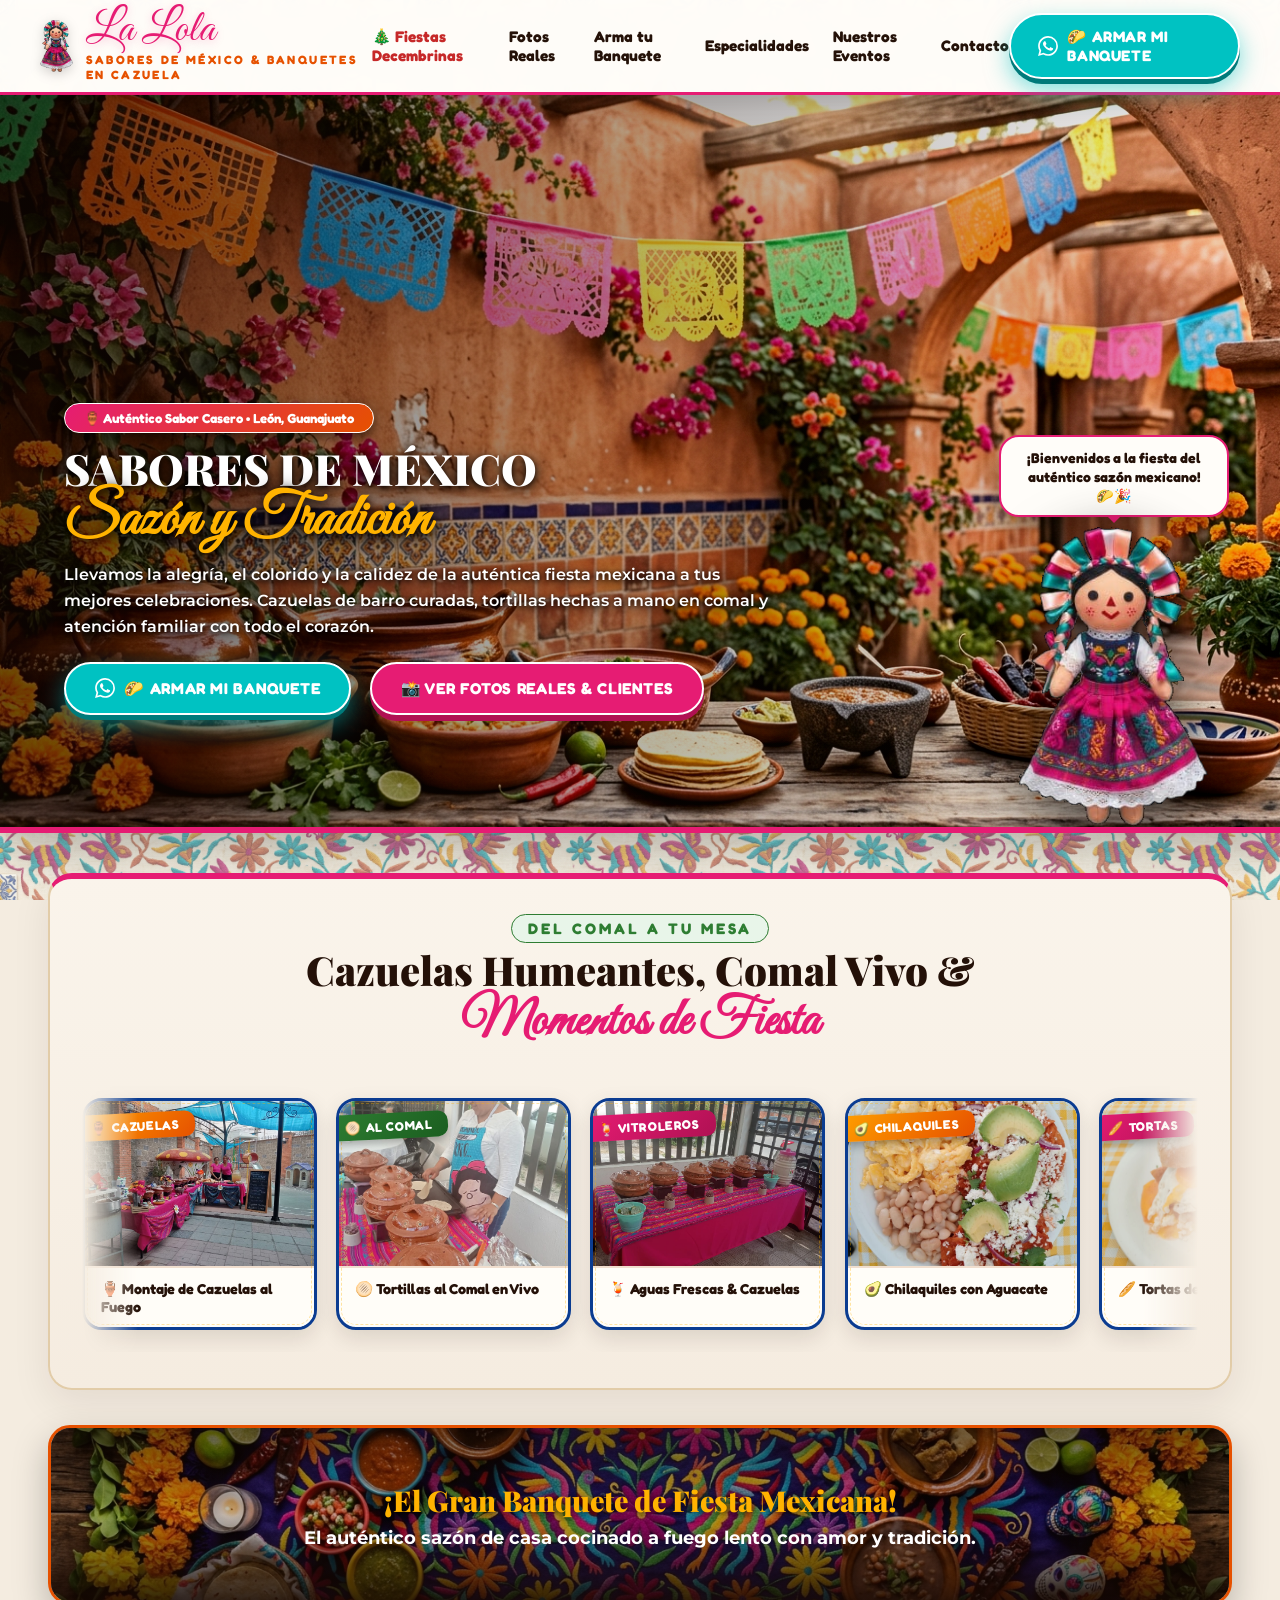
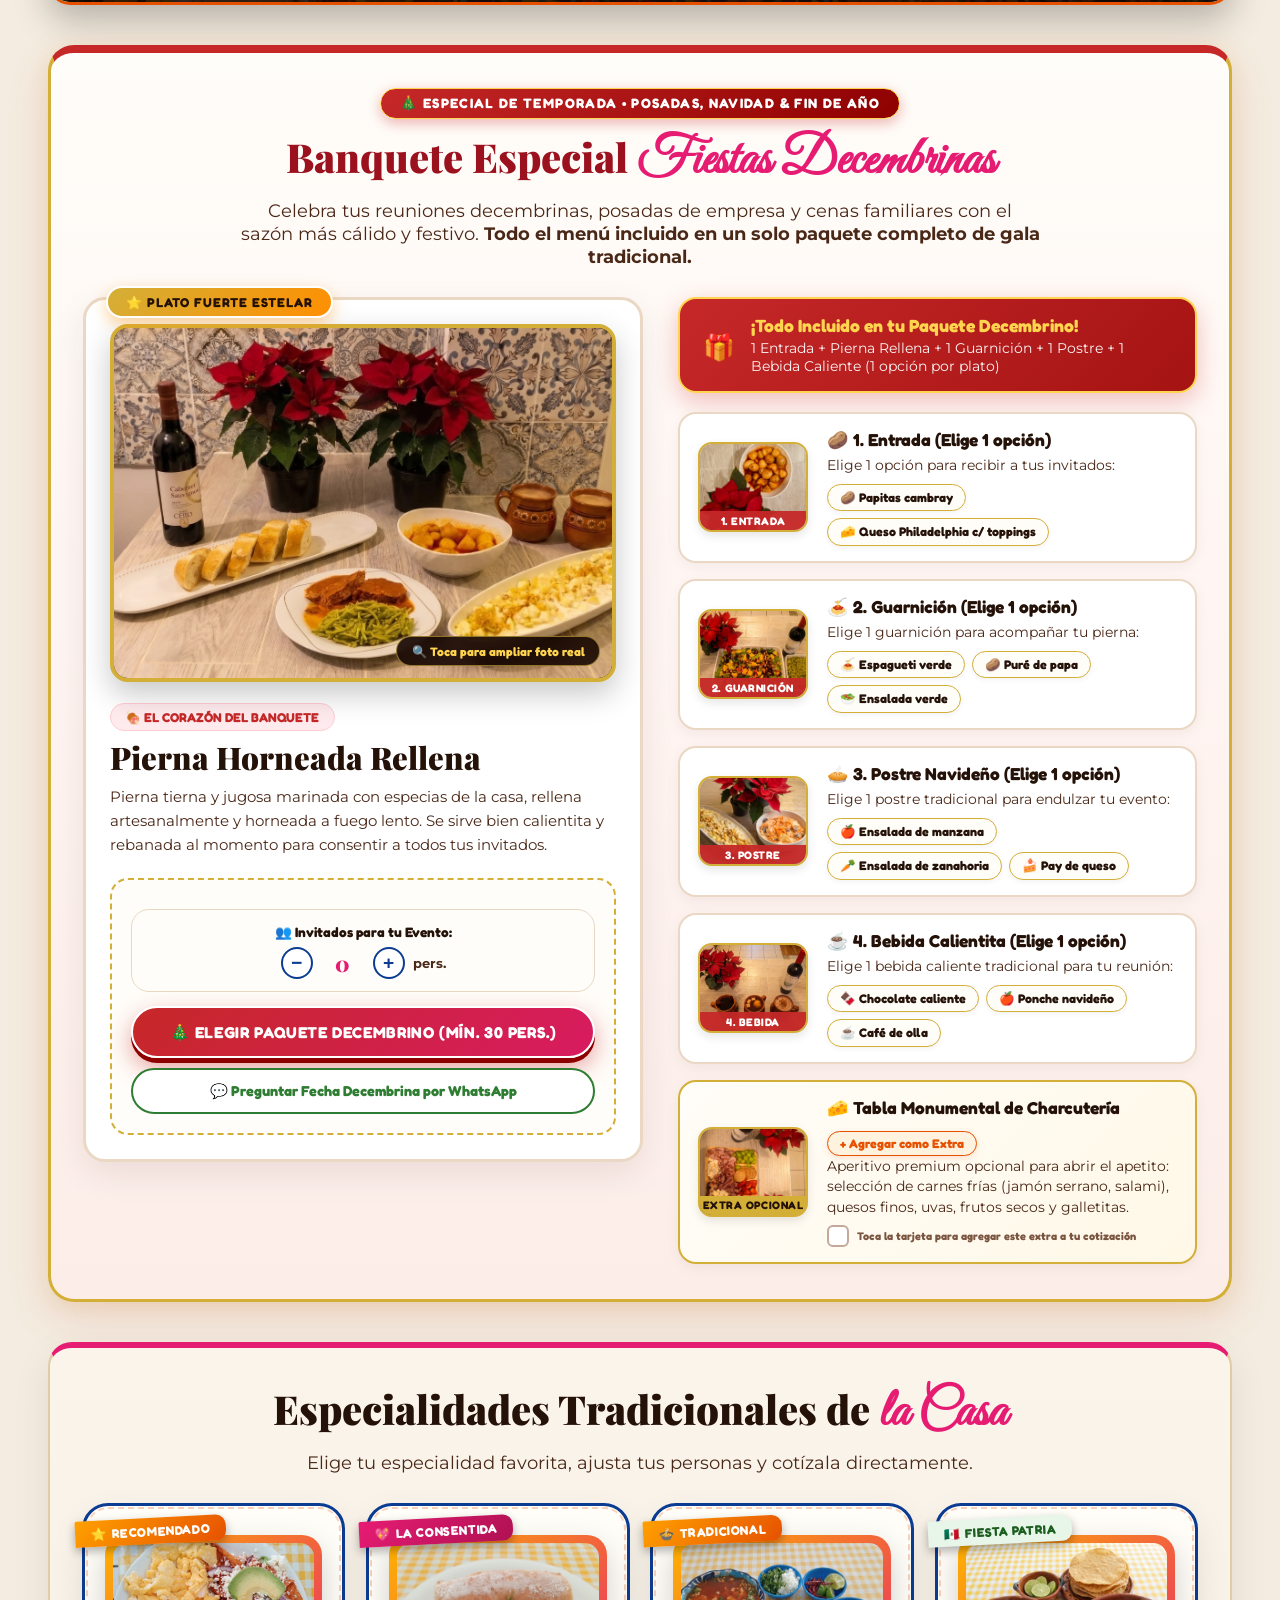
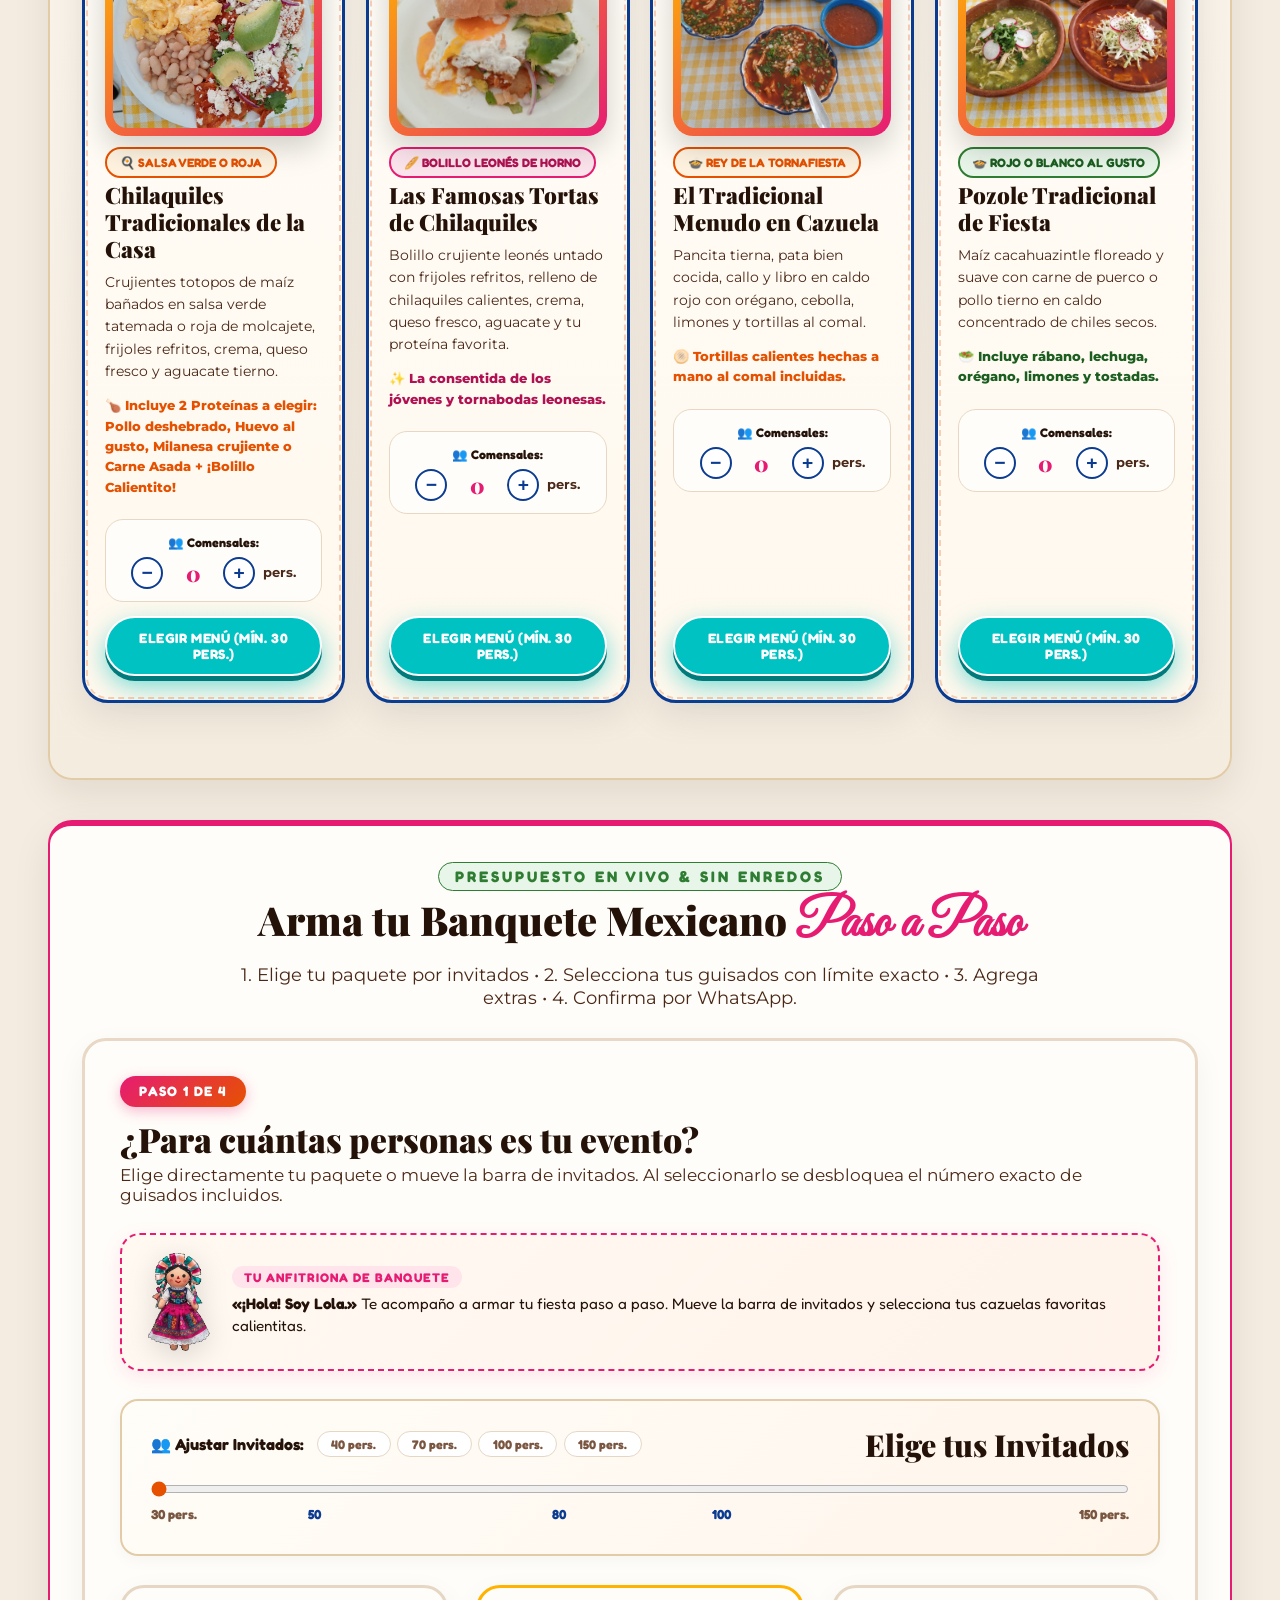
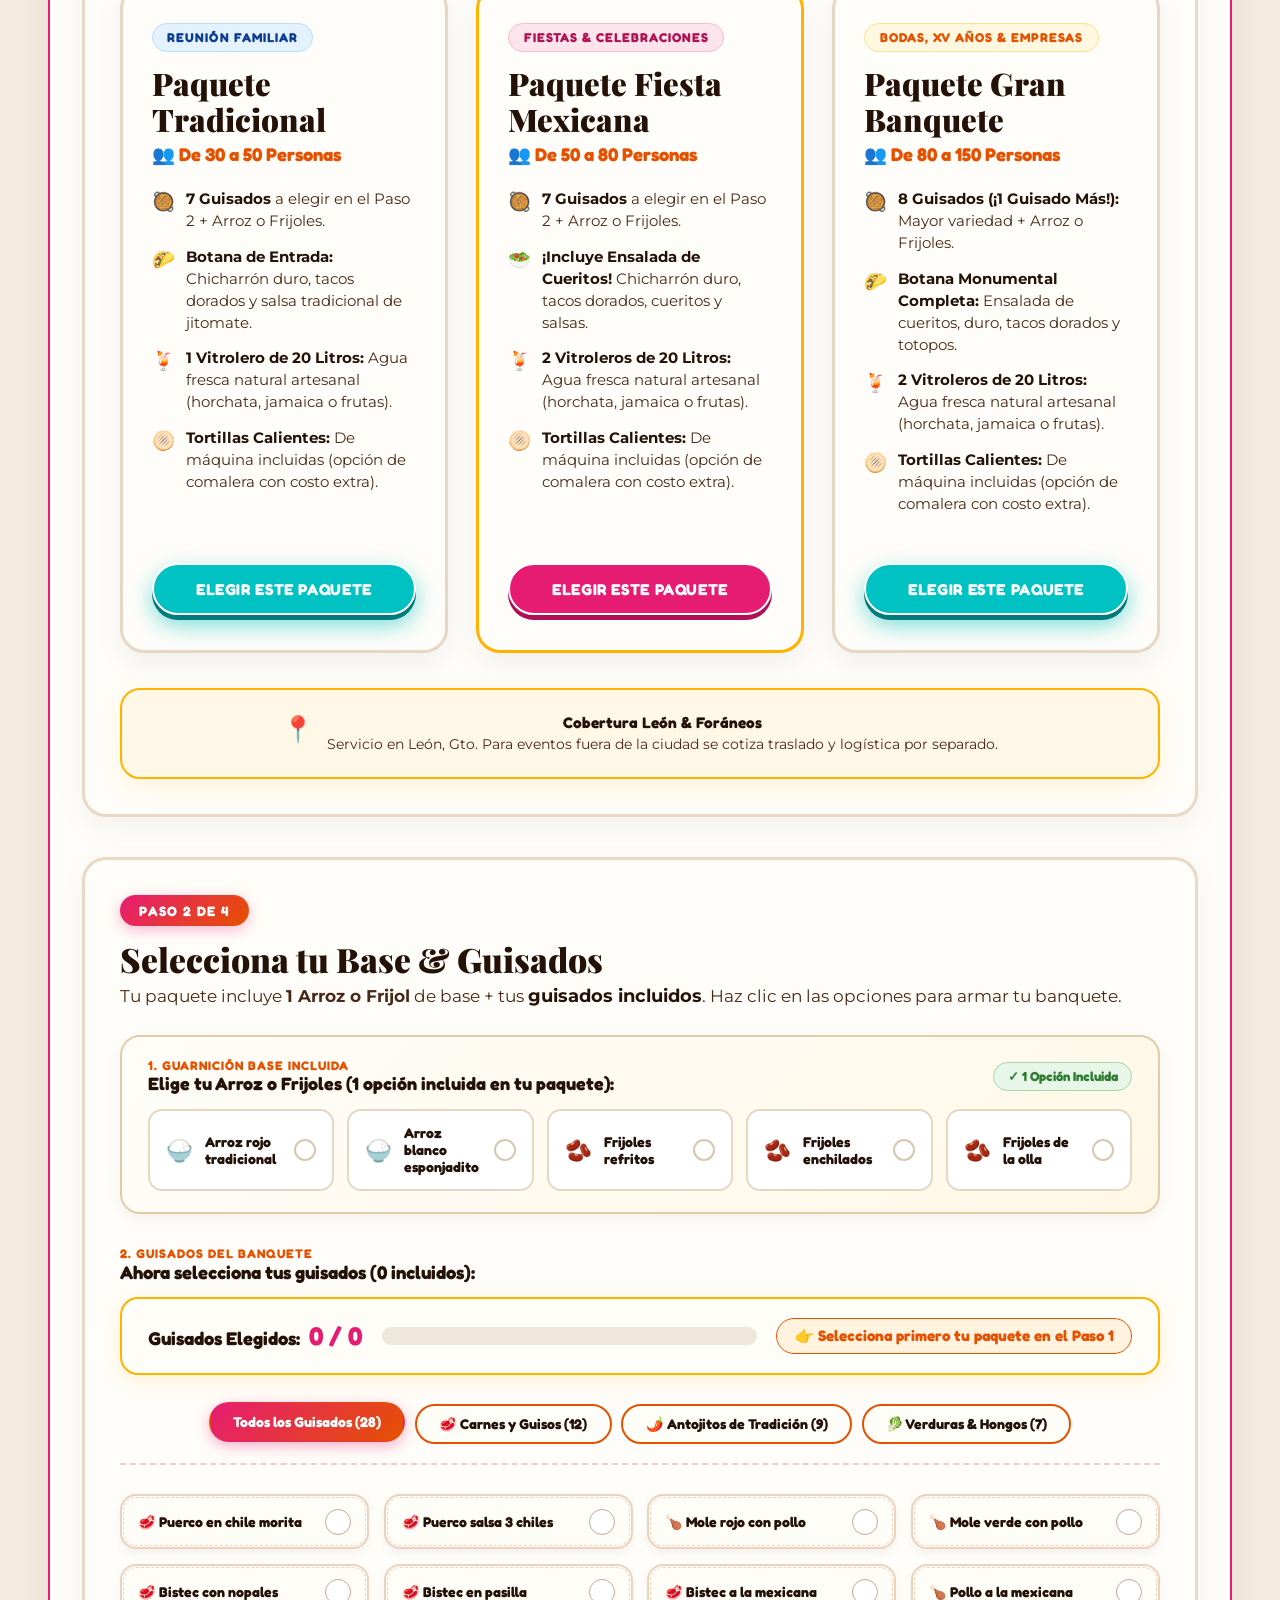
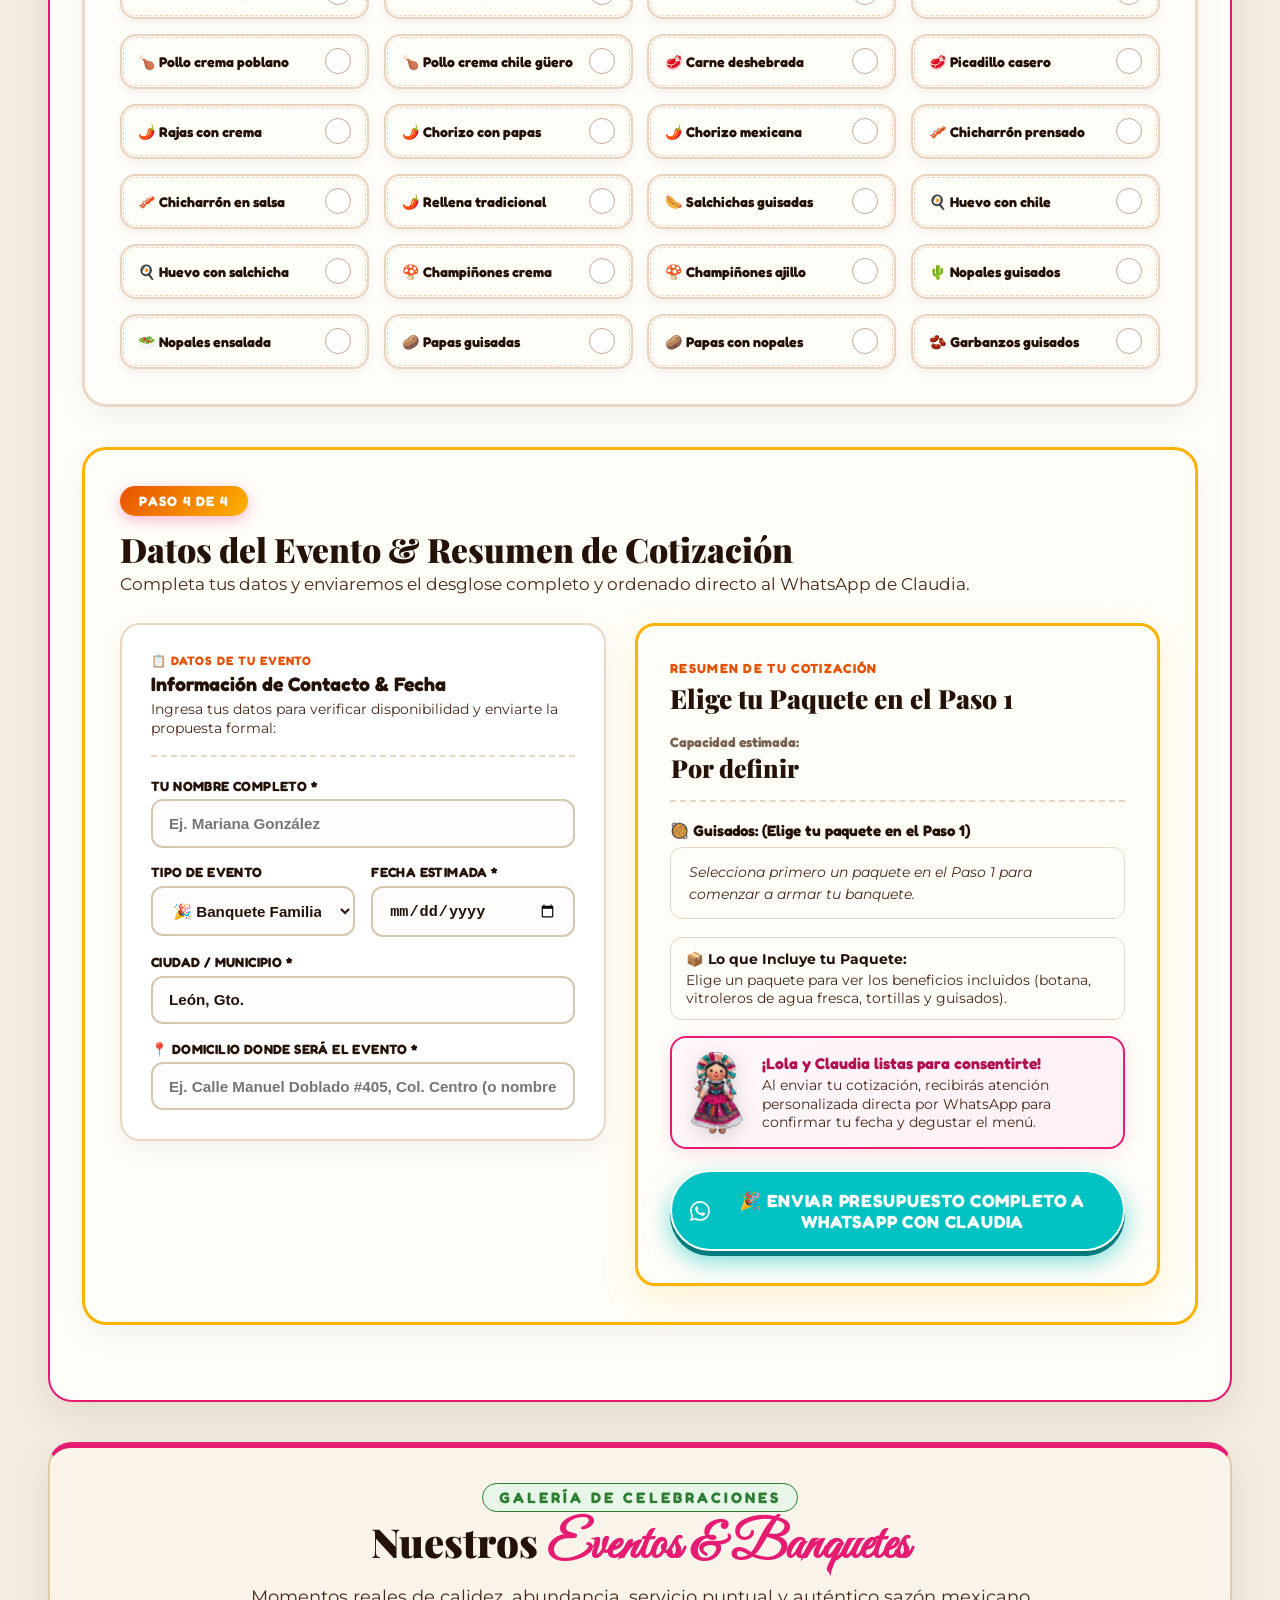
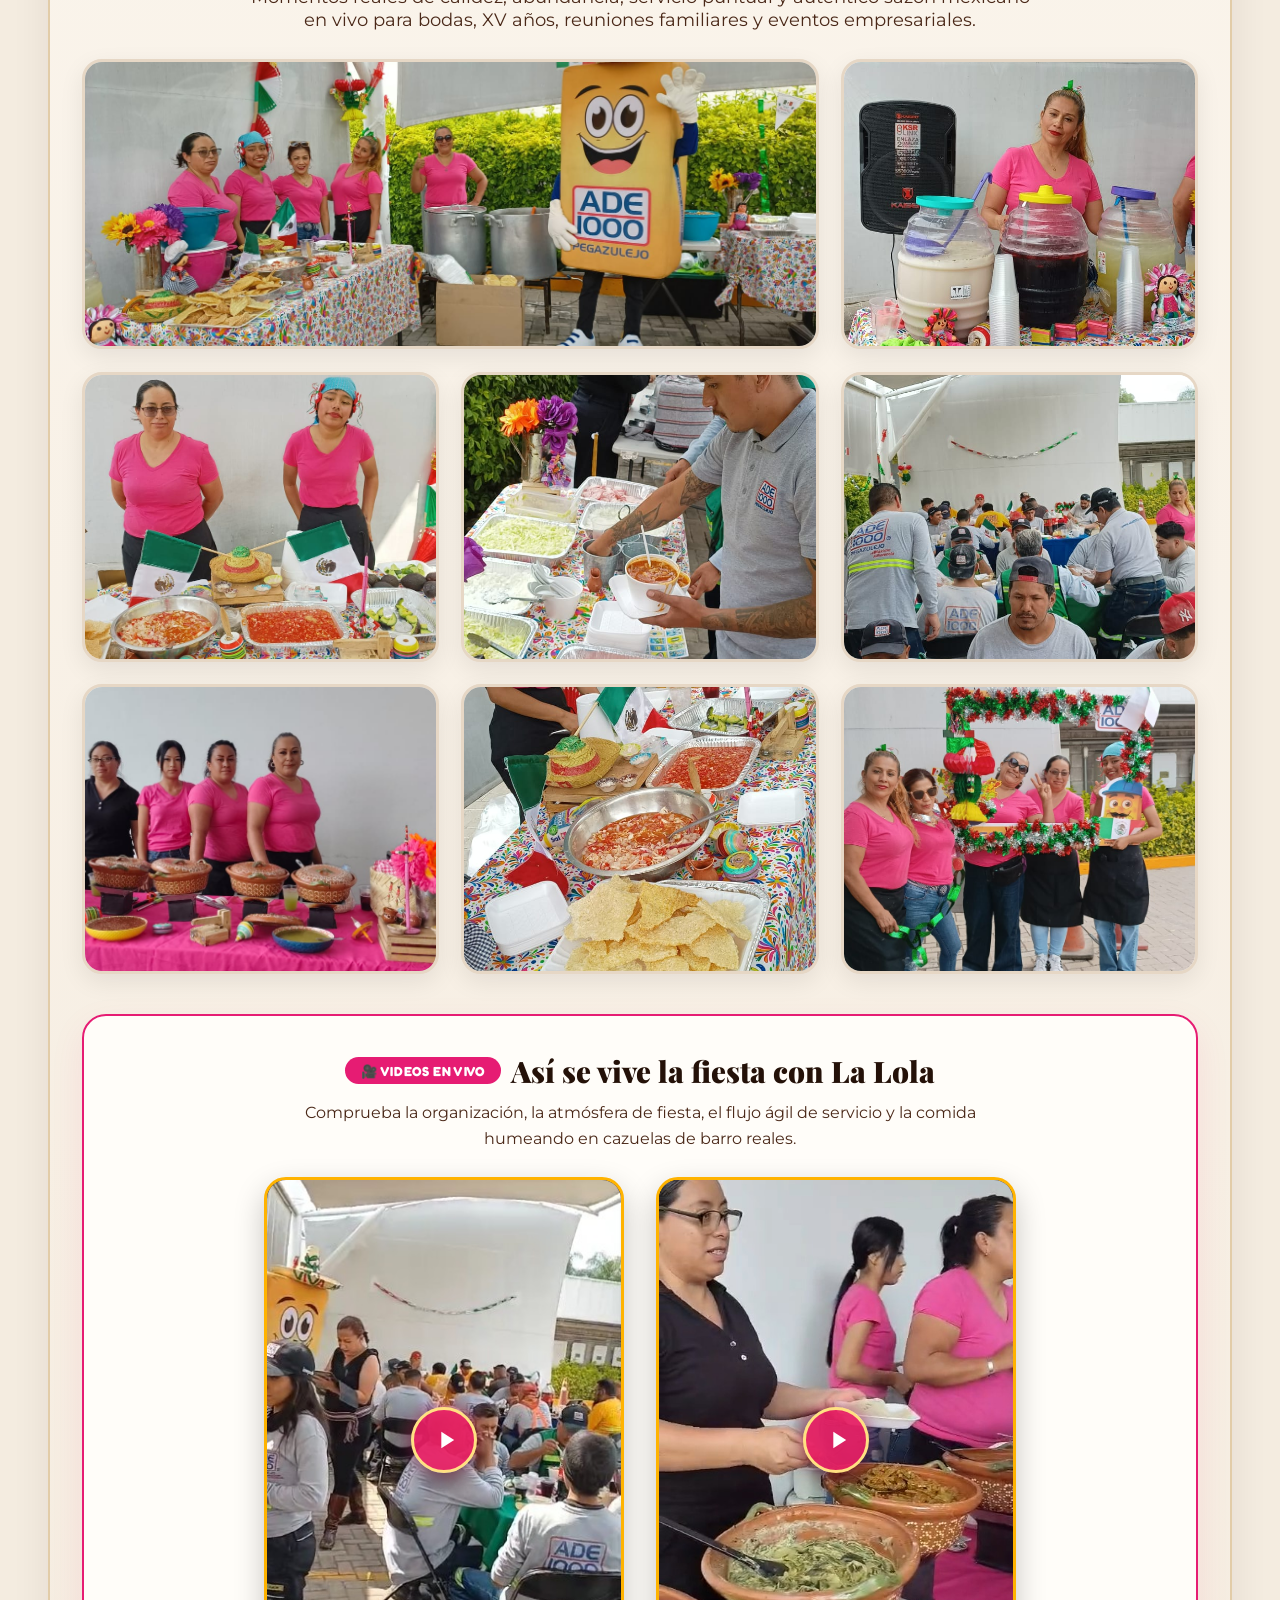
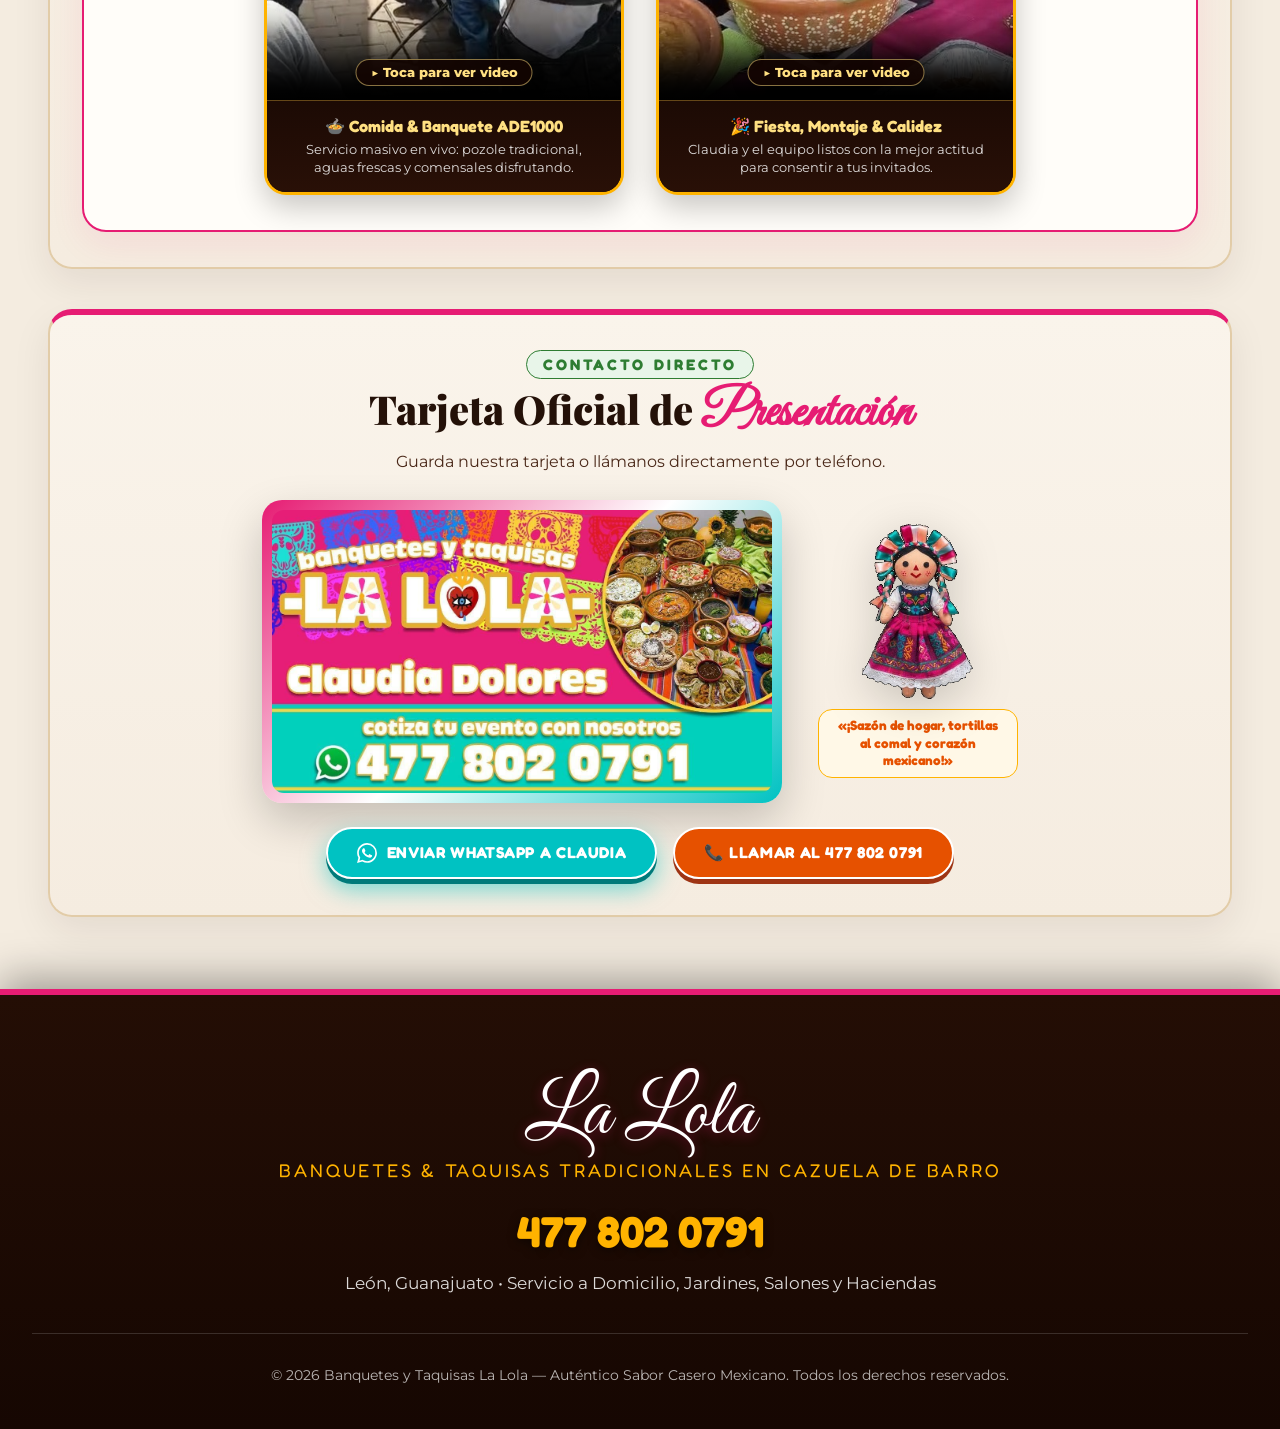
==== index.html @ 36b6bfe5 "Implementar reproduccion bajo demanda (Tap to Play) con preload none para maximo ahorro de datos y f" ====
<!DOCTYPE html>
<html lang="es">
<head>
    <meta charset="UTF-8">
    <meta name="viewport" content="width=device-width, initial-scale=1.0">
    <title>La Lola — Sabores de México & Banquetes Tradicionales en Cazuela</title>
    <meta name="description" content="Banquetes y Taquisas La Lola en León, Gto. Auténtico arte culinario mexicano, cazuelas de barro curadas, tortillas hechas al comal y banquetes festivos para bodas y celebraciones.">
    <meta property="og:title" content="La Lola — Sabores de México & Banquetes Tradicionales">
    <meta property="og:description" content="¡Bienvenidos a la Fiesta! Cazuelas de barro curadas, tortillas al comal y sazón casero para tus eventos en León y Guanajuato.">
    
    <meta name="theme-color" content="#E61C73">
    <meta name="apple-mobile-web-app-capable" content="yes">
    <meta name="apple-mobile-web-app-status-bar-style" content="black-translucent">
    <meta name="apple-mobile-web-app-title" content="La Lola">
    <link rel="manifest" href="manifest.json">
    <link rel="apple-touch-icon" href="img/mexican_folk_hero_banner.jpg">
    
    <!-- Fuentes Google: Festivas y de Rótulo Tradicional Mexicano -->
    <link rel="preconnect" href="https://fonts.googleapis.com">
    <link rel="preconnect" href="https://fonts.gstatic.com" crossorigin>
    <link href="https://fonts.googleapis.com/css2?family=Fredoka:wght@600;700;800&family=Great+Vibes&family=Montserrat:wght@500;600;700;800&family=Playfair+Display:ital,wght@0,700;0,900;1,700;1,900&display=block" rel="stylesheet">
    
    <!-- ANTI-FOUT: Evita 100% el brinco visual al recargar la página -->
    <style>
        html.wf-loading body { opacity: 0 !important; visibility: hidden !important; }
        html.wf-active body { opacity: 1 !important; visibility: visible !important; transition: opacity 0.25s ease-in; }
    </style>
    <script>
        document.documentElement.classList.add('wf-loading');
        if ('fonts' in document) {
            Promise.all([
                document.fonts.load("900 2rem 'Playfair Display'"),
                document.fonts.load("400 3rem 'Great Vibes'"),
                document.fonts.load("700 1rem 'Fredoka'"),
                document.fonts.load("600 1rem 'Montserrat'")
            ]).then(function() {
                document.documentElement.classList.remove('wf-loading');
                document.documentElement.classList.add('wf-active');
            }).catch(function() {
                document.documentElement.classList.remove('wf-loading');
                document.documentElement.classList.add('wf-active');
            });
            setTimeout(function() {
                document.documentElement.classList.remove('wf-loading');
                document.documentElement.classList.add('wf-active');
            }, 300);
        } else {
            document.documentElement.classList.remove('wf-loading');
            document.documentElement.classList.add('wf-active');
        }
    </script>
<style>
        :root {
            /* ===== PALETA VIVA DE FOLCLOR & GASTRONOMÍA MEXICANA ===== */
            --rosa-mexicano: #E61C73;
            --rosa-mexicano-dark: #B01153;
            --talavera-azul: #0B3C91;
            --talavera-azul-claro: #1976D2;
            --talavera-amarillo: #FFB300;
            --cempasuchil: #FF6D00;
            --cempasuchil-fuego: #E65100;
            --verde-mexicano: #2E7D32;
            --verde-agave: #1B5E20;
            
            /* Color Secundario Tarjeta / WhatsApp (#00C2C2) */
            --azul-turquesa: #00C2C2;
            --azul-turquesa-hover: #009E9E;
            --azul-turquesa-bevel: #007A7A;
            --azul-turquesa-glow: rgba(0, 194, 194, 0.55);
            
            /* Fondos y Textos */
            --bg-manta-crema: #FFFDF9;
            --chocolate-texto: #241108;
            --chocolate-suave: #4A2818;
            
            --font-title: 'Playfair Display', Georgia, serif;
            --font-folk: 'Fredoka', 'Montserrat', sans-serif;
            --font-cursive: 'Great Vibes', cursive;
            --font-body: 'Montserrat', sans-serif;
        }

        *, *::before, *::after { margin: 0; padding: 0; box-sizing: border-box; }

        html { scroll-behavior: smooth; }

        /* ===== FONDO GENERAL: TEXTURA DE BORDADO OTOMÍ & TALAVERA MEXICANA VIBRANTE ===== */
        body {
            font-family: var(--font-body);
            color: var(--chocolate-texto);
            overflow-x: hidden;
            background-color: #F4ECE0;
            background-image: 
                linear-gradient(rgba(255, 253, 248, 0.38), rgba(255, 253, 248, 0.38)),
                url('img/mexican_folk_pattern_bg.jpg');
            background-size: auto, 580px auto;
            background-attachment: fixed;
            -webkit-font-smoothing: antialiased;
        }

        /* ===== ENCABEZADO / NAVBAR ===== */
        header {
            background: rgba(255, 253, 249, 0.98);
            backdrop-filter: blur(15px);
            padding: 0.6rem 2.5rem;
            display: flex;
            align-items: center;
            justify-content: space-between;
            border-bottom: 3.5px solid var(--rosa-mexicano);
            box-shadow: 0 6px 25px rgba(0,0,0,0.18);
            position: sticky;
            top: 0;
            z-index: 1000;
        }

        .brand-logo {
            display: flex;
            flex-direction: column;
            text-decoration: none;
        }

        .brand-name {
            font-family: var(--font-cursive);
            font-size: 2.8rem;
            color: var(--rosa-mexicano);
            line-height: 0.9;
            text-shadow: 0 2px 8px rgba(230, 28, 115, 0.25);
        }

        .brand-tag {
            font-family: var(--font-folk);
            font-size: 0.75rem;
            font-weight: 800;
            letter-spacing: 0.2em;
            text-transform: uppercase;
            color: var(--cempasuchil-fuego);
            margin-top: 2px;
        }

        .nav-menu {
            display: flex;
            gap: 1.5rem;
            list-style: none;
            align-items: center;
        }

        .nav-link {
            text-decoration: none;
            font-family: var(--font-folk);
            font-size: 0.96rem;
            font-weight: 800;
            color: var(--chocolate-texto);
            transition: color 0.2s ease;
        }

        .nav-link:hover { color: var(--rosa-mexicano); }

        /* ===== BOTÓN TURQUESA VIVO 3D (#00C2C2) ===== */
        .btn-turquesa-3d {
            display: inline-flex;
            align-items: center;
            justify-content: center;
            gap: 0.6rem;
            padding: 0.9rem 1.8rem;
            background-color: var(--azul-turquesa);
            color: #FFFFFF !important;
            font-family: var(--font-folk);
            font-size: 0.98rem;
            font-weight: 800;
            letter-spacing: 0.04em;
            text-transform: uppercase;
            text-decoration: none;
            border-radius: 50px;
            border: 2px solid #FFFFFF;
            box-shadow: 0 5px 0 var(--azul-turquesa-bevel), 0 10px 25px var(--azul-turquesa-glow);
            transition: all 0.2s ease;
            cursor: pointer;
        }

        .btn-turquesa-3d svg { width: 20px; height: 20px; fill: currentColor; flex-shrink: 0; }

        .btn-turquesa-3d:hover {
            transform: translateY(2px);
            box-shadow: 0 3px 0 var(--azul-turquesa-bevel), 0 8px 20px rgba(0, 194, 194, 0.7);
            background-color: var(--azul-turquesa-hover);
        }

        .btn-turquesa-3d:active {
            transform: translateY(5px);
            box-shadow: 0 0 0 var(--azul-turquesa-bevel);
        }

        /* ===== HERO: ESCENARIO VISUAL COMPACTO Y ELEGANTE ===== */
        .hero-scenic-banner-container {
            position: relative;
            width: 100%;
            max-width: 100%;
            margin: 0 0 2rem 0;
            padding: 0;
        }

        .hero-scenic-card {
            position: relative;
            border-radius: 0;
            overflow: hidden;
            border: none;
            border-bottom: 6px solid var(--rosa-mexicano);
            box-shadow: 0 16px 45px rgba(0,0,0,0.28);
            background: #1A0A04;
            min-height: clamp(660px, 82vh, 880px);
            display: flex;
            align-items: flex-end;
            width: 100%;
            padding-bottom: 3.5rem;
        }

        .hero-scenic-bg-img {
            position: absolute;
            inset: 0;
            width: 100%;
            height: 100%;
            object-fit: cover;
            object-position: center 88%;
            opacity: 1;
            filter: brightness(1.08) contrast(1.05);
            transform: scale(1.02);
            transition: transform 6s ease;
        }

        .hero-scenic-card:hover .hero-scenic-bg-img {
            transform: scale(1.05);
        }

        .hero-scenic-overlay-gradient {
            position: absolute;
            inset: 0;
            background: linear-gradient(90deg, 
                rgba(18, 6, 2, 0.62) 0%, 
                rgba(18, 6, 2, 0.32) 48%, 
                rgba(18, 6, 2, 0.04) 100%
            );
        }

        .hero-scenic-content {
            position: relative;
            z-index: 10;
            max-width: 780px;
            padding: 3.5rem 2rem;
            margin-left: max(2rem, calc((100vw - 1440px) / 2));
            color: #FFFFFF;
        }

        .hero-pill-badge {
            display: inline-flex;
            align-items: center;
            gap: 0.5rem;
            background: linear-gradient(135deg, var(--rosa-mexicano), var(--cempasuchil-fuego));
            border: 1.5px solid #FFFFFF;
            color: #FFFFFF;
            padding: 0.35rem 1.2rem;
            border-radius: 50px;
            font-family: var(--font-folk);
            font-size: 0.82rem;
            font-weight: 800;
            margin-bottom: 0.8rem;
            box-shadow: 0 4px 12px rgba(0,0,0,0.5);
        }

        .hero-scenic-title {
            font-family: var(--font-title);
            font-size: clamp(1.8rem, 3.4vw, 2.7rem);
            font-weight: 900;
            line-height: 1.1;
            color: #FFFFFF;
            text-shadow: 0 4px 16px rgba(0,0,0,0.95), 0 2px 6px rgba(0,0,0,0.9);
            margin-bottom: 0.8rem;
        }

        .hero-scenic-title .cursive-highlight {
            color: var(--talavera-amarillo);
            font-family: var(--font-cursive);
            font-size: 1.35em;
            display: block;
            line-height: 0.95;
            text-shadow: 0 4px 20px rgba(0,0,0,0.95), 0 2px 8px rgba(0,0,0,0.9);
        }

        .hero-scenic-desc {
            font-size: 1.02rem;
            line-height: 1.6;
            color: #FFFFFF;
            margin-bottom: 1.4rem;
            font-weight: 600;
            text-shadow: 0 3px 12px rgba(0,0,0,0.95), 0 1px 4px rgba(0,0,0,0.9);
        }

        /* ===== CONTENEDOR DE SECCIONES: MARCO FOLCLÓRICO COMPACTO ===== */
        .main-folk-canvas {
            width: 95%;
            max-width: 1440px;
            margin: 2rem auto 4.5rem;
            padding: 0 1rem;
        }

        .section-folk-block {
            background: linear-gradient(180deg, #FAF4EB 0%, #F5ECE0 100%);
            border: 2px solid #E2CCA8;
            border-top: 6px solid var(--rosa-mexicano);
            border-radius: 24px;
            padding: 2.2rem 2rem;
            box-shadow: 0 14px 38px rgba(36, 17, 8, 0.08);
            margin-top: 2.5rem;
            position: relative;
        }

        .step-block {
            background: #FFFFFF;
            border: 2px solid #EAD8C5;
            border-radius: 20px;
            padding: 1.8rem 1.6rem;
            box-shadow: 0 6px 20px rgba(36, 17, 8, 0.04);
            margin-bottom: 2rem;
        }

        .section-folk-heading {
            text-align: center;
            max-width: 800px;
            margin: 0 auto 1.8rem;
        }

        .section-folk-heading .eyebrow-folk {
            font-family: var(--font-folk);
            font-size: 0.95rem;
            font-weight: 800;
            letter-spacing: 0.2em;
            text-transform: uppercase;
            color: var(--verde-mexicano);
            display: inline-block;
            margin-bottom: 0.3rem;
            background: #E8F5E9;
            padding: 0.25rem 1rem;
            border-radius: 30px;
            border: 1.5px solid var(--verde-mexicano);
        }

        .section-folk-heading h2 {
            font-family: var(--font-title);
            font-size: clamp(1.7rem, 3.2vw, 2.5rem);
            font-weight: 900;
            color: var(--chocolate-texto);
            line-height: 1.15;
            margin-bottom: 0.5rem;
        }

        .section-folk-heading h2 span {
            color: var(--rosa-mexicano);
            font-family: var(--font-cursive);
            font-size: 1.3em;
            display: inline-block;
        }

        /* ===== ETIQUETAS COLOQUIALES TIPO CINTA DE MERCADO ===== */
        .ribbon-market-tag {
            position: absolute;
            top: 12px;
            left: -10px;
            padding: 0.35rem 1rem;
            font-family: var(--font-folk);
            font-size: 0.78rem;
            font-weight: 900;
            letter-spacing: 0.05em;
            text-transform: uppercase;
            color: #FFFFFF;
            border-radius: 2px 10px 10px 0;
            box-shadow: 0 4px 10px rgba(0,0,0,0.3);
            transform: rotate(-3deg);
            z-index: 10;
        }

        .ribbon-market-tag.amarillo { background: linear-gradient(135deg, #FFA000, #E65100); }
        .ribbon-market-tag.rosa { background: linear-gradient(135deg, #E61C73, #B01153); }
        .ribbon-market-tag.verde { background: linear-gradient(135deg, #2E7D32, #1B5E20); }

        /* ===== BANNER BODEGÓN FESTIVO INTERMEDIO ===== */
        .festive-flatlay-banner {
            border-radius: 22px;
            overflow: hidden;
            border: 3.5px solid var(--cempasuchil-fuego);
            box-shadow: 0 15px 35px rgba(0,0,0,0.25);
            margin: 2.2rem 0;
            position: relative;
            height: 180px;
        }

        .festive-flatlay-banner img {
            width: 100%;
            height: 100%;
            object-fit: cover;
            display: block;
        }

        .festive-flatlay-banner-text {
            position: absolute;
            inset: 0;
            background: linear-gradient(0deg, rgba(20, 7, 2, 0.88) 0%, rgba(20, 7, 2, 0.25) 50%, rgba(20, 7, 2, 0.6) 100%);
            display: flex;
            flex-direction: column;
            align-items: center;
            justify-content: center;
            text-align: center;
            color: #FFFFFF;
            padding: 1.2rem;
        }

        .festive-flatlay-banner-text h3 {
            font-family: var(--font-title);
            font-size: 1.8rem;
            font-weight: 900;
            color: var(--talavera-amarillo);
            text-shadow: 0 2px 8px rgba(0,0,0,0.9);
        }

        /* ===== LOS 32 GUISADOS: FICHAS DE LOTERÍA & TABLITAS DE FONDA ===== */
        .filter-tabs-row {
            display: flex;
            justify-content: center;
            gap: 0.6rem;
            flex-wrap: wrap;
            margin-bottom: 1.8rem;
            padding-bottom: 1.2rem;
            border-bottom: 2px dashed rgba(230, 28, 115, 0.25);
        }

        .folk-tab-btn {
            background: #FFFDF8;
            border: 2px solid var(--cempasuchil-fuego);
            padding: 0.6rem 1.4rem;
            border-radius: 30px;
            font-family: var(--font-folk);
            font-size: 0.88rem;
            font-weight: 800;
            color: var(--chocolate-texto);
            cursor: pointer;
            transition: all 0.25s ease;
        }

        .folk-tab-btn.active, .folk-tab-btn:hover {
            background: linear-gradient(135deg, var(--rosa-mexicano), var(--cempasuchil-fuego));
            color: #FFFFFF;
            border-color: transparent;
            box-shadow: 0 4px 14px rgba(230, 28, 115, 0.35);
            transform: translateY(-2px);
        }

        .guisados-grid-32 {
            display: grid;
            grid-template-columns: repeat(auto-fill, minmax(215px, 1fr));
            gap: 0.9rem;
        }

        /* Ficha de Lotería Mexicana Tradicional */
        .guisado-item-card {
            background: #FFFDF8;
            border: 2px solid #E8D3BF;
            border-radius: 16px;
            padding: 0.8rem 1rem;
            display: flex;
            align-items: center;
            justify-content: space-between;
            cursor: pointer;
            user-select: none;
            box-shadow: 0 4px 10px rgba(36, 17, 8, 0.05);
            transition: all 0.25s ease;
            position: relative;
            outline: 1.2px dashed rgba(230, 81, 0, 0.25);
            outline-offset: -4px;
        }

        .guisado-item-card:hover {
            transform: translateY(-3px) rotate(-0.5deg);
            border-color: var(--rosa-mexicano);
            background: #FFF6FA;
            box-shadow: 0 8px 20px rgba(230, 28, 115, 0.2);
            outline-color: var(--rosa-mexicano);
        }

        .guisado-item-card.selected {
            background: linear-gradient(135deg, #FFF0F6 0%, #FFE5F0 100%);
            border-color: var(--rosa-mexicano);
            border-width: 2px;
            transform: translateY(-2px) scale(1.01);
            box-shadow: 0 6px 18px rgba(230, 28, 115, 0.25);
            outline-color: var(--rosa-mexicano);
        }

        .guisado-item-name {
            font-family: var(--font-folk);
            font-size: 0.88rem;
            font-weight: 800;
            color: var(--chocolate-texto);
            display: flex;
            align-items: center;
            gap: 0.55rem;
        }

        /* Sello Circular de Aprobado / Lotería */
        .guisado-check-box {
            width: 26px;
            height: 26px;
            border-radius: 50%;
            border: 1.5px solid #C4A89A;
            display: flex;
            align-items: center;
            justify-content: center;
            font-size: 0.85rem;
            font-weight: 900;
            color: transparent;
            transition: all 0.2s ease;
            flex-shrink: 0;
            background: #FFFFFF;
        }

        .guisado-item-card.selected .guisado-check-box {
            background: linear-gradient(135deg, var(--rosa-mexicano), var(--cempasuchil-fuego));
            border-color: #FFFFFF;
            color: #FFFFFF;
            box-shadow: 0 2px 6px rgba(230, 28, 115, 0.35);
        }

        /* ===== CHILAQUILES Y TORTAS: CAZUELAS DE FONDA ===== */
        .dishes-2col-layout {
            display: grid;
            grid-template-columns: 1fr 1fr;
            gap: 2.4rem;
            align-items: center;
            background: linear-gradient(180deg, #FFFDF8 0%, #FFF8ED 100%);
            border: 3.5px solid var(--talavera-azul);
            border-radius: 26px;
            padding: 2.2rem 2.2rem;
            box-shadow: 0 14px 35px rgba(0,0,0,0.08);
            position: relative;
            margin-bottom: 2rem;
            outline: 2px dashed rgba(230, 81, 0, 0.25);
            outline-offset: -6px;
        }

        .dishes-2col-layout.reversed { grid-template-columns: 1fr 1fr; }

        /* ===== 4 ESPECIALIDADES INDEPENDIENTES EN REJILLA HORIZONTAL ===== */
        .dishes-4col-horizontal-grid,
        .dishes-3col-horizontal-grid {
            display: grid;
            grid-template-columns: repeat(4, 1fr);
            gap: 1.3rem;
            align-items: stretch;
            margin-bottom: 2.5rem;
        }

        .dish-folk-card-col {
            display: flex;
            flex-direction: column;
            justify-content: space-between;
            background: linear-gradient(180deg, #FFFDF8 0%, #FFF8ED 100%);
            border: 3.5px solid var(--talavera-azul);
            border-radius: 26px;
            padding: 1.8rem 1.25rem 1.5rem;
            box-shadow: 0 14px 35px rgba(0,0,0,0.08);
            position: relative;
            outline: 2px dashed rgba(230, 81, 0, 0.25);
            outline-offset: -6px;
            transition: transform 0.3s ease, box-shadow 0.3s ease;
        }

        .dish-folk-card-col:hover {
            transform: translateY(-6px);
            box-shadow: 0 20px 42px rgba(0,0,0,0.13);
        }

        .dish-folk-card-col .dish-photo-talavera-frame {
            margin-bottom: 1rem;
        }

        .dish-folk-card-col .dish-photo-talavera-frame img {
            height: 185px;
            width: 100%;
            object-fit: cover;
            border-radius: 14px;
            display: block;
        }

        .dish-folk-card-col h3 {
            font-family: var(--font-title);
            font-size: 1.4rem;
            font-weight: 900;
            color: var(--chocolate-texto);
            margin: 0.7rem 0 0.5rem;
            line-height: 1.2;
        }

        .dish-folk-card-col p {
            font-size: 0.9rem;
            line-height: 1.55;
            color: var(--chocolate-suave);
            margin-bottom: 0.8rem;
        }

        .specialty-guest-selector {
            background: #FFFDF9;
            border: 1.5px solid #E8D8C3;
            border-radius: 18px;
            padding: 0.75rem 0.6rem;
            margin: 0.6rem 0 0.9rem;
            text-align: center;
        }

        .guest-counter-control {
            display: flex;
            align-items: center;
            justify-content: center;
            gap: 0.5rem;
            margin-top: 0.35rem;
        }

        .btn-guest-step {
            width: 32px;
            height: 32px;
            border-radius: 50%;
            border: 2px solid var(--talavera-azul);
            background: #FFFFFF;
            color: var(--talavera-azul);
            font-size: 1.2rem;
            font-weight: 900;
            cursor: pointer;
            display: inline-flex;
            align-items: center;
            justify-content: center;
            transition: all 0.2s ease;
            line-height: 1;
        }

        .btn-guest-step:hover {
            background: var(--talavera-azul);
            color: #FFFFFF;
            transform: scale(1.1);
        }

        .guest-number-val {
            font-family: var(--font-title);
            font-size: 1.35rem;
            font-weight: 900;
            color: var(--rosa-mexicano);
            min-width: 44px;
            text-align: center;
        }

        .dish-folk-card-col .btn-turquesa-3d {
            width: 100%;
            text-align: center;
            justify-content: center;
            margin-top: auto;
            padding: 0.75rem 0.8rem;
            font-size: 0.85rem;
            border-radius: 30px;
        }

        @media (max-width: 1240px) {
            .dishes-4col-horizontal-grid,
            .dishes-3col-horizontal-grid {
                grid-template-columns: repeat(2, 1fr);
                gap: 1.6rem;
            }
        }

        @media (max-width: 680px) {
            .dishes-4col-horizontal-grid,
            .dishes-3col-horizontal-grid {
                grid-template-columns: 1fr;
                gap: 1.8rem;
            }
        }

        .dish-photo-talavera-frame {
            position: relative;
            border-radius: 20px;
            padding: 8px;
            background: linear-gradient(135deg, var(--talavera-amarillo), var(--rosa-mexicano));
            box-shadow: 0 12px 30px rgba(0,0,0,0.18);
            cursor: pointer;
            transition: transform 0.3s ease;
        }

        .dish-photo-talavera-frame:hover {
            transform: scale(1.02) rotate(-0.5deg);
        }

        .dish-photo-talavera-frame img {
            width: 100%;
            height: 270px;
            object-fit: cover;
            border-radius: 14px;
            display: block;
        }

        /* ===== FOOTER RÚSTICO Y TRADICIONAL (HACIENDA & TALAVERA) ===== */
        footer {
            background: linear-gradient(180deg, #240E05 0%, #160702 100%);
            border-top: 6px solid var(--rosa-mexicano);
            padding: 5rem 2rem 2.8rem;
            text-align: center;
            color: #FFFFFF;
            position: relative;
            box-shadow: 0 -10px 40px rgba(0,0,0,0.35);
        }

        .footer-logo {
            font-family: var(--font-cursive);
            font-size: 5rem;
            color: #FFFFFF;
            line-height: 1;
            margin-bottom: 0.3rem;
            text-shadow: 0 3px 12px rgba(230, 28, 115, 0.4);
        }

        .footer-phone {
            font-family: var(--font-folk);
            font-size: 2.7rem;
            font-weight: 900;
            color: var(--talavera-amarillo);
            text-decoration: none;
            display: inline-block;
            margin: 1rem 0;
            text-shadow: 0 2px 10px rgba(0,0,0,0.5);
            transition: transform 0.2s ease, color 0.2s ease;
        }

        .footer-phone:hover { 
            color: #FFFFFF;
            transform: scale(1.05);
        }

        /* ===== CARRETE FOTOGRÁFICO DE BANQUETE EN MOVIMIENTO (INFINITE MARQUEE) ===== */
        .marquee-carousel-wrapper {
            position: relative;
            width: 100%;
            overflow: hidden;
            padding: 0.8rem 0 1.4rem;
            mask-image: linear-gradient(90deg, transparent 0%, #000 5%, #000 95%, transparent 100%);
            -webkit-mask-image: linear-gradient(90deg, transparent 0%, #000 5%, #000 95%, transparent 100%);
        }

        .marquee-track {
            display: flex;
            gap: 1.2rem;
            width: max-content;
            animation: marqueeFolk 45s linear infinite;
        }

        .marquee-carousel-wrapper:hover .marquee-track {
            animation-play-state: paused;
        }

        @keyframes marqueeFolk {
            0% { transform: translateX(0); }
            100% { transform: translateX(-50%); }
        }

        .marquee-photo-card {
            width: 235px;
            flex-shrink: 0;
            background: #FFFDF8;
            border: 3px solid var(--talavera-azul);
            border-radius: 20px;
            overflow: hidden;
            box-shadow: 0 8px 22px rgba(36, 17, 8, 0.12);
            position: relative;
            cursor: pointer;
            transition: all 0.35s ease;
            outline: 1.5px dashed rgba(255, 179, 0, 0.35);
            outline-offset: -6px;
        }

        .marquee-photo-card:hover {
            transform: translateY(-5px) scale(1.02) rotate(-0.5deg);
            border-color: var(--rosa-mexicano);
            box-shadow: 0 14px 35px rgba(230, 28, 115, 0.3);
        }

        .marquee-photo-img {
            width: 100%;
            height: 165px;
            object-fit: cover;
            display: block;
            transition: transform 0.5s ease;
        }

        .marquee-photo-card:hover .marquee-photo-img {
            transform: scale(1.06);
        }

        .marquee-photo-caption {
            padding: 0.75rem 1rem;
            font-family: var(--font-folk);
            font-size: 0.9rem;
            font-weight: 800;
            color: var(--chocolate-texto);
            display: flex;
            align-items: center;
            gap: 0.4rem;
            background: #FFFDF8;
            border-top: 2.5px solid #F0DECE;
        }

        .marquee-controls-row {
            display: flex;
            justify-content: center;
            align-items: center;
            gap: 1rem;
            margin-top: 1rem;
        }

        .marquee-ctrl-btn {
            background: #FFFDF8;
            border: 2px solid var(--rosa-mexicano);
            color: var(--rosa-mexicano);
            width: 38px;
            height: 38px;
            border-radius: 50%;
            display: flex;
            align-items: center;
            justify-content: center;
            font-size: 1.1rem;
            font-weight: 900;
            cursor: pointer;
            transition: all 0.2s ease;
            box-shadow: 0 3px 10px rgba(230, 28, 115, 0.2);
        }

        .marquee-ctrl-btn:hover {
            background: var(--rosa-mexicano);
            color: #FFFFFF;
            transform: scale(1.08);
        }

        /* Lightbox */
        .lightbox-modal {
            position: fixed;
            inset: 0;
            z-index: 9999;
            background: rgba(20,5,2,0.96);
            backdrop-filter: blur(20px);
            display: flex;
            align-items: center;
            justify-content: center;
            opacity: 0;
            visibility: hidden;
            transition: all 0.3s ease;
            cursor: pointer;
            padding: 2rem;
        }

        .lightbox-modal.active { opacity: 1; visibility: visible; }
        .lightbox-modal img {
            max-width: 90vw;
            max-height: 85vh;
            border-radius: 18px;
            border: 4px solid var(--talavera-amarillo);
            box-shadow: 0 20px 60px rgba(0,0,0,0.6);
            object-fit: contain;
            cursor: default;
        }

        .lightbox-close-btn {
            position: absolute;
            top: 20px;
            right: 25px;
            background: rgba(255, 255, 255, 0.25);
            border: 2px solid #FFFFFF;
            color: #FFFFFF;
            font-size: 1.5rem;
            width: 46px;
            height: 46px;
            border-radius: 50%;
            cursor: pointer;
            display: flex;
            align-items: center;
            justify-content: center;
            transition: all 0.2s ease;
            z-index: 10005;
        }

        .lightbox-close-btn:hover {
            background: #C62828;
            transform: scale(1.12);
        }

        /* ===== SECCIÓN PAQUETES TRADICIONALES ===== */
        .packages-grid {
            display: grid;
            grid-template-columns: repeat(3, 1fr);
            gap: 1.8rem;
            margin-top: 1.5rem;
        }

        .package-card {
            background: #FFFDF9;
            border-radius: 24px;
            border: 3.5px solid #E6D7C5;
            padding: 2.2rem 1.8rem;
            position: relative;
            display: flex;
            flex-direction: column;
            justify-content: space-between;
            box-shadow: 0 10px 30px rgba(0,0,0,0.06);
            transition: all 0.3s cubic-bezier(0.165, 0.84, 0.44, 1);
            cursor: pointer;
        }

        .package-card:hover {
            transform: translateY(-6px);
            box-shadow: 0 18px 45px rgba(230, 28, 115, 0.16);
            border-color: var(--rosa-mexicano);
        }

        .package-card.featured {
            border-color: var(--talavera-amarillo);
        }

        .package-card.selected-active {
            border-color: var(--rosa-mexicano) !important;
            box-shadow: 0 16px 45px rgba(230, 28, 115, 0.28) !important;
            background: linear-gradient(180deg, #FFF0F5 0%, #FFFDF9 38%) !important;
            transform: scale(1.02);
            z-index: 2;
        }

        .package-selected-marker {
            display: none;
            background: var(--rosa-mexicano);
            color: #FFFFFF;
            font-family: var(--font-folk);
            font-size: 0.82rem;
            font-weight: 900;
            text-transform: uppercase;
            padding: 0.35rem 0.9rem;
            border-radius: 30px;
            margin-bottom: 0.8rem;
            text-align: center;
            box-shadow: 0 4px 12px rgba(230, 28, 115, 0.3);
            width: fit-content;
        }

        .package-card.selected-active .package-selected-marker {
            display: inline-block;
        }

        .package-ribbon-featured {
            position: absolute;
            top: -15px;
            right: 25px;
            background: var(--cempasuchil-fuego);
            color: #FFFFFF;
            font-family: var(--font-folk);
            font-size: 0.8rem;
            font-weight: 900;
            text-transform: uppercase;
            letter-spacing: 0.08em;
            padding: 0.4rem 1.1rem;
            border-radius: 30px;
            box-shadow: 0 6px 18px rgba(230, 81, 0, 0.4);
        }

        .btn-preset-guest {
            background: #FFFFFF;
            border: 1.5px solid #E6D7C5;
            border-radius: 20px;
            padding: 0.28rem 0.85rem;
            font-family: var(--font-folk);
            font-size: 0.78rem;
            font-weight: 800;
            color: #7A5540;
            cursor: pointer;
            transition: all 0.2s ease;
        }
        .btn-preset-guest:hover {
            border-color: var(--cempasuchil-fuego);
            color: var(--chocolate-texto);
        }
        .btn-preset-guest.active {
            background: #FFF3E0;
            border-color: var(--cempasuchil-fuego);
            color: var(--cempasuchil-fuego);
            box-shadow: 0 2px 8px rgba(229, 81, 0, 0.2);
            font-weight: 900;
        }

        /* ===== TARJETAS SELECTORAS DE GUARNICIÓN BASE (ARROZ O FRIJOLES) ===== */
        .base-option-card {
            background: #FFFFFF;
            border: 2px solid #E6D7C5;
            border-radius: 14px;
            padding: 0.85rem 1rem;
            cursor: pointer;
            display: flex;
            align-items: center;
            gap: 0.75rem;
            transition: all 0.2s ease;
            user-select: none;
        }
        .base-option-card:hover {
            border-color: var(--cempasuchil-fuego);
            transform: translateY(-2px);
            box-shadow: 0 4px 12px rgba(229, 81, 0, 0.12);
        }
        .base-option-card.selected {
            background: #FFF8E7;
            border-color: var(--cempasuchil-fuego);
            box-shadow: 0 4px 14px rgba(229, 81, 0, 0.2);
        }
        .base-option-card .base-name {
            font-family: var(--font-folk);
            font-size: 0.88rem;
            font-weight: 800;
            color: var(--chocolate-texto);
            display: block;
        }
        .base-check-indicator {
            width: 22px;
            height: 22px;
            border-radius: 50%;
            border: 2px solid #D6C7B2;
            display: flex;
            align-items: center;
            justify-content: center;
            font-size: 0.75rem;
            font-weight: 900;
            color: transparent;
            transition: all 0.2s ease;
        }
        .base-option-card.selected .base-check-indicator {
            background: var(--cempasuchil-fuego);
            border-color: var(--cempasuchil-fuego);
            color: #FFFFFF;
        }

        .package-badge {
            display: inline-block;
            font-family: var(--font-folk);
            font-size: 0.8rem;
            font-weight: 800;
            text-transform: uppercase;
            letter-spacing: 0.08em;
            padding: 0.35rem 0.9rem;
            border-radius: 20px;
            margin-bottom: 0.9rem;
            width: fit-content;
        }

        .package-badge.azul { background: #E3F2FD; color: var(--talavera-azul); border: 1.5px solid #BBDEFB; }
        .package-badge.rosa { background: #FCE4EC; color: var(--rosa-mexicano-dark); border: 1.5px solid #F8BBD0; }
        .package-badge.dorado { background: #FFF8E1; color: var(--cempasuchil-fuego); border: 1.5px solid #FFE082; }

        .package-title {
            font-family: var(--font-title);
            font-size: 1.95rem;
            font-weight: 900;
            color: var(--chocolate-texto);
            margin-bottom: 0.3rem;
            line-height: 1.15;
        }

        .package-capacity {
            font-family: var(--font-folk);
            font-size: 1.15rem;
            font-weight: 800;
            color: var(--cempasuchil-fuego);
            margin-bottom: 1.4rem;
            display: flex;
            align-items: center;
            gap: 0.4rem;
        }

        .package-features {
            list-style: none;
            display: flex;
            flex-direction: column;
            gap: 0.85rem;
            margin-bottom: 2rem;
            flex-grow: 1;
        }

        .package-feature-item {
            display: flex;
            align-items: flex-start;
            gap: 0.7rem;
            font-size: 0.95rem;
            line-height: 1.45;
            color: var(--chocolate-suave);
        }

        .package-feature-item strong {
            color: var(--chocolate-texto);
        }

        .package-feature-icon {
            font-size: 1.15rem;
            flex-shrink: 0;
            margin-top: 1px;
        }

        .package-notes-banner {
            margin-top: 2.2rem;
            background: #FFF8E7;
            border: 2.5px solid var(--talavera-amarillo);
            border-radius: 20px;
            padding: 1.4rem 1.8rem;
            display: grid;
            grid-template-columns: repeat(auto-fit, minmax(240px, 1fr));
            gap: 1.3rem;
            box-shadow: 0 8px 24px rgba(255, 179, 0, 0.12);
        }

        .package-note-item {
            display: flex;
            align-items: flex-start;
            gap: 0.8rem;
        }

        .package-note-item strong {
            display: block;
            font-family: var(--font-folk);
            font-size: 0.96rem;
            color: var(--chocolate-texto);
            margin-bottom: 0.2rem;
        }

        .package-note-item p {
            font-size: 0.88rem;
            color: var(--chocolate-suave);
            line-height: 1.4;
        }

        /* ===== ARMADOR DE BANQUETE UNIFICADO PASO A PASO ===== */
        .step-block {
            background: #FFFDF9;
            border-radius: 24px;
            border: 3.5px solid #E8D8C5;
            padding: 2.2rem;
            margin-bottom: 2.5rem;
            box-shadow: 0 10px 30px rgba(0,0,0,0.05);
            position: relative;
        }

        .step-badge {
            display: inline-flex;
            align-items: center;
            gap: 0.5rem;
            background: linear-gradient(135deg, var(--rosa-mexicano), var(--cempasuchil-fuego));
            color: #FFFFFF;
            font-family: var(--font-folk);
            font-size: 0.85rem;
            font-weight: 900;
            text-transform: uppercase;
            letter-spacing: 0.1em;
            padding: 0.45rem 1.2rem;
            border-radius: 30px;
            margin-bottom: 0.8rem;
            box-shadow: 0 4px 14px rgba(230, 28, 115, 0.3);
        }

        .step-title {
            font-family: var(--font-title);
            font-size: 2.1rem;
            font-weight: 900;
            color: var(--chocolate-texto);
            margin-bottom: 0.3rem;
            line-height: 1.2;
        }

        .step-desc {
            font-size: 1.05rem;
            color: var(--chocolate-suave);
            margin-bottom: 1.8rem;
        }

        /* Tracker de Guisados */
        .guisado-progress-box {
            background: #FFFDF8;
            border: 2.5px solid var(--talavera-amarillo);
            border-radius: 18px;
            padding: 1.2rem 1.6rem;
            margin-bottom: 1.8rem;
            display: flex;
            align-items: center;
            justify-content: space-between;
            flex-wrap: wrap;
            gap: 1.2rem;
            box-shadow: 0 6px 20px rgba(255, 179, 0, 0.15);
        }

        .progress-info {
            display: flex;
            align-items: baseline;
            gap: 0.6rem;
            font-family: var(--font-folk);
            font-size: 1.15rem;
            font-weight: 800;
            color: var(--chocolate-texto);
        }

        .progress-info strong {
            font-size: 1.6rem;
            color: var(--rosa-mexicano);
        }

        .progress-bar-track {
            flex: 1;
            min-width: 220px;
            height: 18px;
            background: #EFE6DC;
            border-radius: 20px;
            overflow: hidden;
            position: relative;
        }

        .progress-bar-fill {
            height: 100%;
            background: linear-gradient(90deg, var(--talavera-amarillo), var(--rosa-mexicano));
            border-radius: 20px;
            width: 0%;
            transition: width 0.35s ease;
        }

        .progress-status-badge {
            font-family: var(--font-folk);
            font-size: 0.95rem;
            font-weight: 800;
            padding: 0.45rem 1.1rem;
            border-radius: 30px;
            background: #FFF3E0;
            color: var(--cempasuchil-fuego);
            border: 1.5px solid var(--cempasuchil-fuego);
            display: flex;
            align-items: center;
            gap: 0.4rem;
        }

        .progress-status-badge.complete {
            background: #E8F5E9;
            color: var(--verde-mexicano);
            border-color: var(--verde-mexicano);
        }

        .guisado-limit-alert {
            display: none;
            background: #FFF3E0;
            border: 2px solid var(--cempasuchil-fuego);
            color: var(--cempasuchil-fuego);
            border-radius: 14px;
            padding: 0.85rem 1.3rem;
            margin-bottom: 1.5rem;
            font-family: var(--font-folk);
            font-size: 0.95rem;
            font-weight: 800;
            align-items: center;
            gap: 0.6rem;
            animation: shake 0.4s ease;
        }

        @keyframes shake {
            0%, 100% { transform: translateX(0); }
            20%, 60% { transform: translateX(-6px); }
            40%, 80% { transform: translateX(6px); }
        }

        /* Extras Grid */
        .extras-grid {
            display: grid;
            grid-template-columns: repeat(auto-fit, minmax(280px, 1fr));
            gap: 1.2rem;
        }

        .extra-card {
            background: #FFFDF9;
            border: 2.5px solid #E6D7C5;
            border-radius: 18px;
            padding: 1.3rem;
            cursor: pointer;
            display: flex;
            gap: 1rem;
            align-items: flex-start;
            transition: all 0.25s ease;
            user-select: none;
        }

        .extra-card:hover {
            border-color: var(--rosa-mexicano);
            transform: translateY(-3px);
            box-shadow: 0 8px 20px rgba(0,0,0,0.06);
        }

        .extra-card.selected {
            border-color: var(--rosa-mexicano);
            background: #FFF5F9;
            box-shadow: 0 8px 24px rgba(230, 28, 115, 0.18);
        }

        .extra-card-checkbox {
            width: 24px;
            height: 24px;
            border-radius: 6px;
            border: 2px solid #C4B2A0;
            display: flex;
            align-items: center;
            justify-content: center;
            flex-shrink: 0;
            margin-top: 2px;
            background: #FFFFFF;
            font-weight: 900;
            color: transparent;
            transition: all 0.2s ease;
        }

        .extra-card.selected .extra-card-checkbox {
            background: var(--rosa-mexicano);
            border-color: var(--rosa-mexicano);
            color: #FFFFFF;
        }

        /* Live Summary Card */
        .live-summary-box {
            background: #FFFDF8;
            border: 3px solid var(--talavera-amarillo);
            border-radius: 20px;
            padding: 2rem;
            box-shadow: 0 12px 35px rgba(255, 179, 0, 0.15);
            margin-top: 2rem;
        }

        .summary-header-row {
            display: flex;
            justify-content: space-between;
            align-items: center;
            border-bottom: 2px dashed #E6D7C5;
            padding-bottom: 1rem;
            margin-bottom: 1.2rem;
            flex-wrap: wrap;
            gap: 1rem;
        }

        /* ===== PASO 4: LAYOUT EN DOBLE COLUMNA HORIZONTAL (SPLIT 50/50 EN DESKTOP) ===== */
        .quote-step4-split-layout {
            display: grid;
            grid-template-columns: 1fr 1.08fr;
            gap: 1.8rem;
            align-items: start;
            margin-top: 1.4rem;
        }

        .quote-inputs-card {
            background: #FFFFFF;
            border: 2px solid #EAD8C5;
            border-radius: 20px;
            padding: 1.8rem;
            box-shadow: 0 8px 25px rgba(36, 17, 8, 0.05);
        }

        .quote-card-header {
            border-bottom: 2px dashed #EAD8C5;
            padding-bottom: 1rem;
            margin-bottom: 1.3rem;
        }

        .quote-card-header h4 {
            font-family: var(--font-folk);
            font-size: 1.22rem;
            font-weight: 900;
            color: var(--chocolate-texto);
            margin-top: 0.2rem;
        }

        .quote-card-header p {
            font-size: 0.88rem;
            color: var(--chocolate-suave);
            margin-top: 0.25rem;
            line-height: 1.4;
        }

        .quote-fields-stack {
            display: flex;
            flex-direction: column;
            gap: 1.05rem;
        }

        .form-group-folk {
            display: flex;
            flex-direction: column;
            gap: 0.35rem;
        }

        .form-group-folk label {
            font-family: var(--font-folk);
            font-size: 0.84rem;
            font-weight: 800;
            text-transform: uppercase;
            color: var(--chocolate-texto);
            letter-spacing: 0.03em;
        }

        .form-group-folk input,
        .form-group-folk select {
            background: #FFFDFB;
            border: 2px solid #D6C7B2;
            border-radius: 12px;
            padding: 0.85rem 1rem;
            font-size: 0.95rem;
            font-weight: 600;
            color: var(--chocolate-texto);
            transition: all 0.2s ease;
            width: 100%;
            box-sizing: border-box;
        }

        .form-group-folk input:focus,
        .form-group-folk select:focus {
            border-color: var(--cempasuchil-fuego);
            outline: none;
            box-shadow: 0 0 0 3px rgba(229, 81, 0, 0.15);
            background: #FFFFFF;
        }

        .form-row-2col {
            display: grid;
            grid-template-columns: 1fr 1fr;
            gap: 1rem;
        }

        .quote-step4-split-layout .live-summary-box {
            margin-top: 0;
            position: sticky;
            top: 20px;
        }

        @media (max-width: 992px) {
            .quote-step4-split-layout {
                grid-template-columns: 1fr;
                gap: 1.5rem;
            }
            .form-row-2col {
                grid-template-columns: 1fr;
            }
            .quote-inputs-card {
                padding: 1.3rem 1rem;
            }
            .quote-step4-split-layout .live-summary-box {
                position: static;
            }
        }

        /* ===== GALERÍA DE EVENTOS Y CELEBRACIONES ===== */
        .ade-grid-gallery {
            display: grid;
            grid-template-columns: repeat(12, 1fr);
            gap: 1.4rem;
            margin-bottom: 2.2rem;
        }

        .ade-photo-card {
            border-radius: 20px;
            overflow: hidden;
            background: #FFFDF9;
            border: 3.5px solid #E6D7C5;
            box-shadow: 0 8px 25px rgba(0,0,0,0.08);
            cursor: pointer;
            position: relative;
            transition: all 0.35s ease;
        }

        .ade-photo-card.span-6 { grid-column: span 6; height: 320px; }
        .ade-photo-card.span-4 { grid-column: span 4; height: 290px; }
        .ade-photo-card.span-8 { grid-column: span 8; height: 290px; }
        .ade-photo-card.span-12 { grid-column: span 12; height: 350px; }

        .ade-photo-card:hover {
            transform: translateY(-6px);
            border-color: var(--rosa-mexicano);
            box-shadow: 0 16px 38px rgba(230, 28, 115, 0.22);
        }

        .ade-photo-card img {
            width: 100%;
            height: 100%;
            object-fit: cover;
            display: block;
            transition: transform 0.5s ease;
        }

        .ade-photo-card:hover img {
            transform: scale(1.05);
        }

        .ade-photo-badge {
            position: absolute;
            top: 14px;
            left: 14px;
            background: rgba(255, 253, 249, 0.95);
            backdrop-filter: blur(8px);
            padding: 0.35rem 0.9rem;
            border-radius: 20px;
            font-family: var(--font-folk);
            font-size: 0.78rem;
            font-weight: 800;
            color: var(--chocolate-texto);
            box-shadow: 0 4px 12px rgba(0,0,0,0.15);
            z-index: 2;
        }

        .ade-photo-caption {
            position: absolute;
            bottom: 0;
            left: 0;
            right: 0;
            background: linear-gradient(180deg, transparent 0%, rgba(20,5,2,0.88) 100%);
            color: #FFFFFF;
            padding: 2.5rem 1.2rem 1rem 1.2rem;
            font-family: var(--font-folk);
            font-size: 0.92rem;
            font-weight: 700;
            line-height: 1.35;
        }

        .ade-trust-pills {
            display: grid;
            grid-template-columns: repeat(auto-fit, minmax(230px, 1fr));
            gap: 1.2rem;
            margin-top: 1.5rem;
        }

        /* ===== CAJA DE VIDEOS EN VIVO (DOBLE VIDEO VERTICAL FORMATO REELS) ===== */
        .video-showcase-box {
            background: #FFFDF9;
            border: 2.5px solid var(--rosa-mexicano);
            border-radius: 24px;
            padding: 2.2rem 1.8rem;
            display: flex;
            flex-direction: column;
            align-items: center;
            text-align: center;
            box-shadow: 0 12px 35px rgba(233, 30, 99, 0.08);
        }

        .videos-dual-grid {
            display: flex;
            justify-content: center;
            align-items: stretch;
            gap: 2rem;
            flex-wrap: wrap;
            width: 100%;
            max-width: 820px;
        }

        .video-vertical-card {
            flex: 1 1 300px;
            max-width: 360px;
            background: #140502;
            border-radius: 22px;
            overflow: hidden;
            border: 3.5px solid var(--talavera-amarillo);
            box-shadow: 0 12px 30px rgba(0,0,0,0.22);
            display: flex;
            flex-direction: column;
            transition: all 0.3s ease;
        }

        .video-vertical-card:hover {
            transform: translateY(-5px);
            box-shadow: 0 18px 45px rgba(0,0,0,0.32);
            border-color: var(--cempasuchil-fuego);
        }

        .video-media-wrapper {
            width: 100%;
            background: #000000;
            position: relative;
            aspect-ratio: 9 / 16;
            max-height: 520px;
            overflow: hidden;
            display: flex;
            align-items: center;
            justify-content: center;
            cursor: pointer;
        }

        .video-play-btn-overlay {
            position: absolute;
            top: 50%;
            left: 50%;
            transform: translate(-50%, -50%);
            width: 66px;
            height: 66px;
            background: rgba(233, 30, 99, 0.92);
            border: 3.5px solid #FFE082;
            border-radius: 50%;
            display: flex;
            align-items: center;
            justify-content: center;
            box-shadow: 0 8px 25px rgba(0,0,0,0.5), 0 0 18px rgba(233, 30, 99, 0.6);
            z-index: 4;
            transition: all 0.35s cubic-bezier(0.4, 0, 0.2, 1);
            pointer-events: none;
        }

        .video-play-btn-overlay svg {
            width: 28px;
            height: 28px;
            fill: #FFFFFF;
            margin-left: 3px;
        }

        .video-tap-hint {
            position: absolute;
            bottom: 14px;
            left: 50%;
            transform: translateX(-50%);
            background: rgba(20, 5, 2, 0.88);
            color: #FFE082;
            font-size: 0.8rem;
            font-weight: 800;
            padding: 5px 14px;
            border-radius: 20px;
            border: 1.5px solid rgba(255, 224, 130, 0.5);
            white-space: nowrap;
            z-index: 4;
            pointer-events: none;
            box-shadow: 0 4px 15px rgba(0,0,0,0.4);
            transition: opacity 0.3s ease;
        }

        .video-media-wrapper.is-playing .video-play-btn-overlay,
        .video-media-wrapper.is-playing .video-tap-hint {
            opacity: 0;
            pointer-events: none;
            transform: translate(-50%, -50%) scale(0.6);
        }

        .video-media-wrapper:hover .video-play-btn-overlay {
            transform: translate(-50%, -50%) scale(1.1);
            background: var(--rosa-mexicano);
            border-color: #FFFFFF;
            box-shadow: 0 10px 30px rgba(233, 30, 99, 0.85), 0 0 25px rgba(255, 224, 130, 0.8);
        }

        .video-vertical-card video {
            width: 100%;
            height: 100%;
            object-fit: cover;
            display: block;
        }

        .video-card-caption {
            padding: 0.95rem 1.15rem;
            background: linear-gradient(180deg, #1C0A04 0%, #291007 100%);
            border-top: 1.5px solid rgba(212, 175, 55, 0.35);
            text-align: center;
        }

        .video-card-caption h4 {
            font-family: var(--font-folk);
            font-size: 1.02rem;
            font-weight: 800;
            color: #FFE082;
            margin: 0 0 0.25rem 0;
        }

        .video-card-caption p {
            font-size: 0.82rem;
            color: rgba(255, 255, 255, 0.85);
            margin: 0;
            line-height: 1.4;
        }

        @media (max-width: 768px) {
            .video-showcase-box {
                padding: 1.4rem 1rem;
            }
            .videos-dual-grid {
                gap: 1.4rem;
            }
            .video-vertical-card {
                max-width: 100%;
            }
            .video-media-wrapper {
                max-height: 480px;
            }
        }

        .ade-trust-pill {
            background: #FFFDF9;
            border: 2px solid #E6D7C5;
            border-radius: 18px;
            padding: 1.2rem 1.4rem;
            display: flex;
            align-items: center;
            gap: 1rem;
            box-shadow: 0 6px 18px rgba(0,0,0,0.04);
        }

        .ade-trust-pill-icon {
            font-size: 2.2rem;
            flex-shrink: 0;
        }

        .ade-trust-pill-text strong {
            display: block;
            font-family: var(--font-folk);
            font-size: 1rem;
            color: var(--chocolate-texto);
            margin-bottom: 0.2rem;
        }

        .ade-trust-pill-text span {
            font-size: 0.86rem;
            color: var(--chocolate-suave);
            line-height: 1.3;
        }

        /* Recomenación dinámica de paquete en cotizador */
        .quote-package-hint {
            background: #FFF5F9;
            border: 2px dashed var(--rosa-mexicano);
            border-radius: 14px;
            padding: 0.9rem 1.2rem;
            margin-top: 0.8rem;
            display: flex;
            align-items: center;
            gap: 0.8rem;
            font-family: var(--font-folk);
            font-size: 0.92rem;
            font-weight: 700;
            color: var(--rosa-mexicano-dark);
        }

        @media (max-width: 900px) {
            .packages-grid { grid-template-columns: 1fr; }
            .package-card.featured { transform: none; }
            .package-card.featured:hover { transform: translateY(-6px); }
            .ade-grid-gallery { grid-template-columns: 1fr; }
            .ade-photo-card.span-6, 
            .ade-photo-card.span-4, 
            .ade-photo-card.span-8, 
            .ade-photo-card.span-12 { grid-column: span 1; height: 260px; }
        }

        @media (max-width: 1024px) {
            .hero-scenic-card { min-height: auto; }
            .hero-scenic-content { padding: 2rem 1.5rem; }
            .dishes-2col-layout, .dishes-2col-layout.reversed { grid-template-columns: 1fr; }
            header { padding: 0.6rem 1.2rem; }
            .nav-menu { display: none; }
        }

        /* =======================================================
           OPTIMIZACIONES RESPONSIVAS PARA TELÉFONOS CELULARES (SMARTPHONES)
           PANTALLAS <= 768px y <= 480px
           ======================================================= */
        @media (max-width: 768px) {
            header {
                padding: 0.6rem 0.9rem;
                justify-content: space-between;
                gap: 0.5rem;
            }

            .brand-logo {
                flex-direction: column;
            }

            .brand-name {
                font-size: 2rem;
                line-height: 1;
            }

            .brand-tag {
                font-size: 0.68rem;
                letter-spacing: 0.08em;
            }

            header .btn-turquesa-3d {
                padding: 0.5rem 0.9rem !important;
                font-size: 0.8rem !important;
                gap: 0.4rem;
            }

            header .btn-turquesa-3d svg {
                width: 16px;
                height: 16px;
            }

            /* Hero */
            .hero-scenic-card {
                min-height: 480px;
                padding-bottom: 2rem;
            }

            .hero-scenic-content {
                margin-left: 0;
                padding: 2.2rem 1.1rem 1rem;
                max-width: 100%;
            }

            .hero-scenic-title {
                font-size: 1.95rem;
                line-height: 1.15;
            }

            .hero-scenic-title .cursive-highlight {
                font-size: 1.25em;
            }

            .hero-scenic-desc {
                font-size: 0.92rem;
                line-height: 1.5;
                margin-bottom: 1.2rem;
            }

            /* Lienzo y Bloques */
            .main-folk-canvas {
                width: 100%;
                max-width: 100%;
                margin: 1.2rem auto 2.5rem;
                padding: 0 0.5rem;
            }

            .section-folk-block {
                padding: 1.5rem 0.9rem;
                border-radius: 18px;
                margin-top: 1.8rem;
            }

            .step-block {
                padding: 1.3rem 0.85rem;
                border-radius: 16px;
                margin-bottom: 1.6rem;
            }

            .section-folk-heading {
                margin-bottom: 1.4rem;
            }

            .section-folk-heading h2 {
                font-size: 1.6rem;
                line-height: 1.2;
            }

            .section-folk-heading p {
                font-size: 0.92rem !important;
            }

            .step-title {
                font-size: 1.5rem;
                line-height: 1.2;
            }

            .step-desc {
                font-size: 0.92rem;
                margin-bottom: 1.2rem;
            }

            /* Especialidades (4 Cards) */
            .dish-folk-card-col {
                padding: 1.2rem 0.9rem;
                border-radius: 20px;
            }

            .dish-photo-talavera-frame img {
                height: 220px;
            }

            .dish-folk-card-col h3 {
                font-size: 1.35rem;
            }

            .dish-folk-card-col p {
                font-size: 0.88rem;
            }

            /* Paso 1: Ajuste de Invitados */
            #sliderGuestCountDisplay {
                font-size: 1.45rem !important;
                width: 100%;
                text-align: center;
                margin-top: 0.4rem;
            }

            .btn-preset-guest {
                padding: 0.28rem 0.6rem;
                font-size: 0.74rem;
            }

            .packages-grid {
                grid-template-columns: 1fr;
                gap: 1.4rem;
            }

            .package-card {
                padding: 1.6rem 1.1rem;
                border-radius: 20px;
            }

            .package-title {
                font-size: 1.65rem;
            }

            .package-capacity {
                font-size: 1.05rem;
                margin-bottom: 1rem;
            }

            .package-feature-item {
                font-size: 0.88rem;
            }

            /* Paso 2: Base & Guisados */
            .base-option-card {
                padding: 0.75rem 0.85rem;
            }

            .base-option-card .base-name {
                font-size: 0.84rem;
            }

            .guisado-progress-box {
                padding: 1rem 0.9rem;
                flex-direction: column;
                align-items: stretch;
                gap: 0.75rem;
            }

            .progress-info {
                font-size: 1rem;
                justify-content: space-between;
            }

            .progress-info strong {
                font-size: 1.4rem;
            }

            .progress-bar-track {
                min-width: 100%;
                height: 15px;
            }

            .progress-status-badge {
                font-size: 0.82rem;
                text-align: center;
                justify-content: center;
                width: 100%;
                padding: 0.4rem 0.8rem;
            }

            .filter-tabs-row {
                display: flex;
                flex-wrap: nowrap;
                overflow-x: auto;
                -webkit-overflow-scrolling: touch;
                gap: 0.45rem;
                padding-bottom: 0.5rem;
                justify-content: flex-start;
                scrollbar-width: none;
            }

            .filter-tabs-row::-webkit-scrollbar {
                display: none;
            }

            .folk-tab-btn {
                flex-shrink: 0;
                padding: 0.45rem 0.85rem;
                font-size: 0.78rem;
                white-space: nowrap;
            }

            .guisados-grid-32 {
                grid-template-columns: 1fr;
                gap: 0.55rem;
            }

            .guisado-item-card {
                padding: 0.7rem 0.85rem;
                border-radius: 14px;
            }

            .guisado-item-name {
                font-size: 0.84rem;
            }

            .guisado-check-box {
                width: 24px;
                height: 24px;
                font-size: 0.78rem;
            }

            /* Paso 3: Extras */
            .extras-grid {
                grid-template-columns: 1fr;
                gap: 0.8rem;
            }

            .extra-card {
                padding: 1rem 0.85rem;
            }

            /* Paso 4: Formulario y Resumen */
            #unifiedQuoteForm input[type="text"],
            #unifiedQuoteForm input[type="date"],
            #unifiedQuoteForm select {
                font-size: 16px !important; /* Previene auto-zoom molesto en iOS Safari */
                padding: 0.75rem 0.85rem !important;
                width: 100%;
            }

            .live-summary-box {
                padding: 1.2rem 0.85rem;
                border-radius: 16px;
            }

            .summary-header-row {
                flex-direction: column;
                align-items: flex-start;
                gap: 0.4rem;
            }

            #summaryPackageTitle {
                font-size: 1.45rem !important;
            }

            #summaryGuestCount {
                font-size: 1.35rem !important;
            }

            #unifiedQuoteForm button[type="submit"] {
                font-size: 0.98rem !important;
                padding: 1rem 0.8rem !important;
                white-space: normal;
                line-height: 1.3;
            }

            /* Banner Bodegón & Tarjeta */
            .festive-flatlay-banner {
                height: 200px;
                border-radius: 16px;
            }

            .festive-flatlay-banner-text h3 {
                font-size: 1.35rem;
            }

            .festive-flatlay-banner-text p {
                font-size: 0.85rem !important;
            }

            #tarjeta-contacto .btn-turquesa-3d {
                width: 100%;
                justify-content: center;
                font-size: 0.88rem;
                padding: 0.85rem 1rem;
            }

            /* Carrete de fotos */
            .marquee-photo-card {
                width: 195px;
            }

            .marquee-photo-img {
                height: 140px;
            }

            .marquee-photo-caption {
                padding: 0.55rem 0.75rem;
                font-size: 0.8rem;
            }

            /* Footer */
            footer {
                padding: 3.2rem 1rem 2rem;
            }

            .footer-logo {
                font-size: 3.4rem;
            }

            .footer-phone {
                font-size: 1.85rem;
            }

            footer p {
                font-size: 0.9rem !important;
            }
        }

        @media (max-width: 480px) {
            .brand-name {
                font-size: 1.7rem;
            }

            .brand-tag {
                display: none;
            }

            header .btn-turquesa-3d {
                padding: 0.42rem 0.75rem !important;
                font-size: 0.74rem !important;
            }

            .hero-scenic-card {
                min-height: 420px;
            }

            .hero-scenic-title {
                font-size: 1.6rem;
            }

            .section-folk-heading h2 {
                font-size: 1.4rem;
            }

            .step-title {
                font-size: 1.35rem;
            }

            .footer-logo {
                font-size: 2.8rem;
            }

            .footer-phone {
                font-size: 1.6rem;
            }

            .lola-doll-header {
                height: 42px;
            }
            .lola-doll-hero-corner {
                display: none; /* Ocultar en móviles muy estrechos para no obstruir el texto */
            }
            .lola-doll-guide-card {
                padding: 0.85rem 1rem;
                gap: 0.9rem;
            }
            .lola-doll-guide-avatar {
                height: 75px;
            }
            .lola-doll-guide-bubble p {
                font-size: 0.86rem;
            }
            .lola-doll-summary-badge {
                padding: 0.75rem 0.9rem;
                gap: 0.8rem;
            }
            .lola-doll-summary-img {
                height: 65px;
            }
            .lola-doll-contact-companion {
                margin-top: 1rem;
            }
            .lola-doll-contact-img {
                height: 130px;
            }
        }

        /* ===== ELEMENTO DECORATIVO: MUÑECA ARTESANAL "LA LOLA" ===== */
        /* 1. Header */
        .lola-doll-header {
            height: 52px;
            width: auto;
            object-fit: contain;
            filter: drop-shadow(0 3px 6px rgba(0,0,0,0.18));
            transition: transform 0.3s cubic-bezier(0.175, 0.885, 0.32, 1.275);
            flex-shrink: 0;
        }
        .brand-logo:hover .lola-doll-header {
            transform: rotate(-8deg) scale(1.12);
        }

        /* 2. Hero Lola */
        .lola-doll-hero-corner {
            position: absolute;
            right: 4%;
            bottom: 0;
            z-index: 15;
            display: flex;
            flex-direction: column;
            align-items: center;
            pointer-events: auto;
        }
        .lola-doll-hero-img {
            height: clamp(190px, 24vw, 300px);
            width: auto;
            object-fit: contain;
            filter: drop-shadow(0 14px 28px rgba(0,0,0,0.7));
            animation: floatLola 3.5s ease-in-out infinite alternate;
            cursor: pointer;
            transition: transform 0.3s ease;
        }
        .lola-doll-hero-img:hover {
            transform: scale(1.06) rotate(3deg);
        }
        .lola-doll-hero-bubble {
            background: #FFFDF9;
            color: var(--chocolate-texto);
            font-family: var(--font-folk);
            font-size: 0.88rem;
            font-weight: 800;
            padding: 0.65rem 1.15rem;
            border-radius: 20px;
            border: 2.5px solid var(--rosa-mexicano);
            box-shadow: 0 8px 24px rgba(0,0,0,0.4);
            margin-bottom: 0.6rem;
            position: relative;
            max-width: 230px;
            text-align: center;
            line-height: 1.35;
            animation: floatBubble 3.5s ease-in-out infinite alternate;
        }
        .lola-doll-hero-bubble::after {
            content: '';
            position: absolute;
            bottom: -8px;
            left: 50%;
            transform: translateX(-50%);
            border-width: 8px 8px 0;
            border-style: solid;
            border-color: var(--rosa-mexicano) transparent;
            display: block;
            width: 0;
        }

        @keyframes floatLola {
            0% { transform: translateY(0) rotate(0deg); }
            100% { transform: translateY(-10px) rotate(2deg); }
        }
        @keyframes floatBubble {
            0% { transform: translateY(0); }
            100% { transform: translateY(-6px); }
        }

        /* 3. Guía en Paso 1 */
        .lola-doll-guide-card {
            background: linear-gradient(135deg, #FFF9F2 0%, #FFF3EB 100%);
            border: 2.5px dashed var(--rosa-mexicano);
            border-radius: 20px;
            padding: 1.1rem 1.6rem;
            margin-bottom: 1.8rem;
            display: flex;
            align-items: center;
            gap: 1.4rem;
            box-shadow: 0 6px 20px rgba(230, 28, 115, 0.1);
            position: relative;
        }
        .lola-doll-guide-avatar {
            height: 98px;
            width: auto;
            flex-shrink: 0;
            filter: drop-shadow(0 6px 14px rgba(0,0,0,0.14));
            transition: transform 0.3s ease;
        }
        .lola-doll-guide-card:hover .lola-doll-guide-avatar {
            transform: scale(1.08) rotate(-4deg);
        }
        .lola-doll-guide-bubble {
            flex: 1;
        }
        .lola-guide-tag {
            display: inline-block;
            font-family: var(--font-folk);
            font-size: 0.78rem;
            font-weight: 900;
            text-transform: uppercase;
            color: var(--rosa-mexicano);
            letter-spacing: 0.08em;
            background: #FFE4EC;
            padding: 0.2rem 0.75rem;
            border-radius: 20px;
            margin-bottom: 0.35rem;
        }
        .lola-doll-guide-bubble p {
            font-family: var(--font-folk);
            font-size: 0.95rem;
            color: var(--chocolate-texto);
            line-height: 1.45;
        }

        /* 4. Resumen Paso 4 y Tarjeta Contacto */
        .lola-doll-summary-badge {
            background: linear-gradient(135deg, #FFF8FA 0%, #FFF0F5 100%);
            border: 2px solid var(--rosa-mexicano);
            border-radius: 16px;
            padding: 0.85rem 1.2rem;
            margin-top: 1.5rem;
            display: flex;
            align-items: center;
            gap: 1.2rem;
            box-shadow: 0 4px 16px rgba(230, 28, 115, 0.12);
        }
        .lola-doll-summary-img {
            height: 82px;
            width: auto;
            flex-shrink: 0;
            filter: drop-shadow(0 4px 10px rgba(0,0,0,0.15));
        }
        .lola-doll-summary-text strong {
            display: block;
            font-family: var(--font-folk);
            font-size: 0.98rem;
            color: var(--rosa-mexicano-dark);
            margin-bottom: 0.2rem;
        }
        .lola-doll-summary-text span {
            font-size: 0.86rem;
            color: var(--chocolate-suave);
            line-height: 1.35;
            display: block;
        }

        .lola-doll-contact-companion {
            display: flex;
            flex-direction: column;
            align-items: center;
            justify-content: center;
            gap: 0.6rem;
            max-width: 200px;
            text-align: center;
        }
        .lola-doll-contact-img {
            height: 175px;
            width: auto;
            filter: drop-shadow(0 10px 22px rgba(0,0,0,0.18));
            transition: transform 0.3s ease;
        }
        .lola-doll-contact-companion:hover .lola-doll-contact-img {
            transform: scale(1.06) rotate(3deg);
        }
        .lola-doll-contact-speech {
            font-family: var(--font-folk);
            font-size: 0.84rem;
            font-weight: 800;
            color: var(--cempasuchil-fuego);
            background: #FFF8E7;
            border: 1.5px solid var(--talavera-amarillo);
            border-radius: 14px;
            padding: 0.45rem 0.8rem;
            line-height: 1.3;
        }

        /* ===== SECCIÓN ESPECIAL: FIESTAS DECEMBRINAS (NAVIDAD & POSADAS) ===== */
        .festive-holiday-section {
            background: linear-gradient(180deg, #FFFDF9 0%, #FFF5F2 45%, #FCEDE8 100%) !important;
            border: 3.5px solid #D4AF37 !important;
            border-top: 8px solid #C62828 !important;
            border-radius: 26px;
            box-shadow: 0 16px 45px rgba(198, 40, 40, 0.12), 0 4px 20px rgba(212, 175, 55, 0.18);
            position: relative;
            overflow: hidden;
            margin-top: 2.5rem;
        }

        .eyebrow-holiday {
            display: inline-flex;
            align-items: center;
            gap: 0.5rem;
            background: linear-gradient(135deg, #C62828, #8E0000);
            color: #FFFFFF;
            font-family: var(--font-folk);
            font-size: 0.85rem;
            font-weight: 900;
            text-transform: uppercase;
            letter-spacing: 0.1em;
            padding: 0.4rem 1.2rem;
            border-radius: 30px;
            margin-bottom: 0.8rem;
            box-shadow: 0 4px 14px rgba(198, 40, 40, 0.35);
            border: 1.5px solid #FFD54F;
        }

        .holiday-showcase-container {
            display: grid;
            grid-template-columns: 1.08fr 1fr;
            gap: 2.2rem;
            align-items: start;
            margin-top: 1.8rem;
        }

        /* Columna Izquierda: Foto 1 (Hero Plato Fuerte) */
        .holiday-main-card {
            background: #FFFFFF;
            border: 3px solid #EAD8C5;
            border-radius: 22px;
            padding: 1.5rem;
            box-shadow: 0 12px 35px rgba(36, 17, 8, 0.08);
            position: relative;
            transition: all 0.3s ease;
        }

        .holiday-main-card:hover {
            border-color: #C62828;
            box-shadow: 0 18px 45px rgba(198, 40, 40, 0.18);
        }

        .ribbon-holiday-star {
            position: absolute;
            top: -14px;
            left: 20px;
            background: linear-gradient(135deg, #D4AF37, #FF8F00);
            color: #241108;
            font-family: var(--font-folk);
            font-size: 0.8rem;
            font-weight: 900;
            text-transform: uppercase;
            letter-spacing: 0.08em;
            padding: 0.4rem 1.1rem;
            border-radius: 25px;
            box-shadow: 0 6px 16px rgba(255, 143, 0, 0.4);
            border: 2px solid #FFFFFF;
            z-index: 2;
        }

        .holiday-hero-photo-frame {
            position: relative;
            border-radius: 18px;
            overflow: hidden;
            border: 4px solid #D4AF37;
            background: #1A0A04;
            box-shadow: 0 12px 30px rgba(0,0,0,0.22);
            cursor: pointer;
            margin-bottom: 1.3rem;
        }

        .holiday-hero-photo {
            width: 100%;
            height: 350px;
            object-fit: cover;
            display: block;
            transition: transform 0.5s ease;
        }

        .holiday-hero-photo-frame:hover .holiday-hero-photo {
            transform: scale(1.05);
        }

        .holiday-photo-badge-zoom {
            position: absolute;
            bottom: 12px;
            right: 12px;
            background: rgba(20, 5, 2, 0.88);
            backdrop-filter: blur(8px);
            color: #FFD54F;
            font-family: var(--font-folk);
            font-size: 0.76rem;
            font-weight: 800;
            padding: 0.4rem 0.9rem;
            border-radius: 20px;
            border: 1px solid rgba(255, 213, 79, 0.5);
            display: flex;
            align-items: center;
            gap: 0.4rem;
            pointer-events: none;
        }

        .holiday-dish-category {
            display: inline-block;
            background: #FFEBEE;
            color: #C62828;
            border: 1.5px solid #FFCDD2;
            font-family: var(--font-folk);
            font-size: 0.8rem;
            font-weight: 900;
            text-transform: uppercase;
            padding: 0.35rem 0.9rem;
            border-radius: 30px;
            margin-bottom: 0.5rem;
        }

        .holiday-main-info h3 {
            font-family: var(--font-title);
            font-size: 1.95rem;
            font-weight: 900;
            color: var(--chocolate-texto);
            line-height: 1.2;
            margin-bottom: 0.5rem;
        }

        .holiday-main-info p {
            font-size: 0.95rem;
            color: var(--chocolate-suave);
            line-height: 1.6;
            margin-bottom: 1.3rem;
        }

        .holiday-booking-box {
            background: #FFFDF9;
            border: 2px dashed #D4AF37;
            border-radius: 18px;
            padding: 1.2rem;
        }

        .holiday-select-btn {
            width: 100%;
            justify-content: center;
            background: linear-gradient(135deg, #C62828, #D81B60) !important;
            box-shadow: 0 5px 0 #8E0000, 0 10px 25px rgba(198, 40, 40, 0.45) !important;
            font-size: 0.98rem !important;
            padding: 0.9rem 1.2rem !important;
            border-radius: 30px;
        }

        .holiday-wa-quick-btn {
            display: flex;
            align-items: center;
            justify-content: center;
            gap: 0.5rem;
            background: #FFFFFF;
            border: 2px solid #2E7D32;
            color: #2E7D32;
            text-decoration: none;
            font-family: var(--font-folk);
            font-size: 0.9rem;
            font-weight: 800;
            padding: 0.75rem 1rem;
            border-radius: 30px;
            transition: all 0.2s ease;
            text-align: center;
        }

        .holiday-wa-quick-btn:hover {
            background: #2E7D32;
            color: #FFFFFF;
            transform: translateY(-2px);
            box-shadow: 0 6px 18px rgba(46, 125, 50, 0.3);
        }

        /* Columna Derecha: El Menú Completo Incluido */
        .holiday-package-badge-banner {
            background: linear-gradient(135deg, #C62828 0%, #A51313 100%);
            color: #FFFFFF;
            border-radius: 18px;
            padding: 1rem 1.4rem;
            margin-bottom: 1.2rem;
            display: flex;
            align-items: center;
            gap: 1rem;
            box-shadow: 0 8px 24px rgba(198, 40, 40, 0.28);
            border: 2px solid #FFD54F;
        }

        .holiday-package-badge-banner strong {
            display: block;
            font-family: var(--font-folk);
            font-size: 1.1rem;
            color: #FFD54F;
        }

        .holiday-package-badge-banner span {
            font-size: 0.88rem;
            color: rgba(255, 255, 255, 0.95);
            display: block;
            margin-top: 0.15rem;
        }

        .holiday-courses-grid {
            display: flex;
            flex-direction: column;
            gap: 1rem;
        }

        .holiday-course-card {
            background: #FFFFFF;
            border: 2px solid #EAD8C5;
            border-radius: 18px;
            padding: 0.95rem 1.1rem;
            display: flex;
            align-items: center;
            gap: 1.2rem;
            cursor: pointer;
            transition: all 0.25s ease;
            box-shadow: 0 4px 14px rgba(36, 17, 8, 0.05);
            position: relative;
        }

        .holiday-course-card:hover {
            border-color: #C62828;
            transform: translateX(5px);
            box-shadow: 0 8px 25px rgba(198, 40, 40, 0.16);
            background: #FFFDFB;
        }

        .holiday-course-card.highlight-extra {
            border: 2.5px solid #D4AF37;
            background: linear-gradient(135deg, #FFFDF8 0%, #FFF8E7 100%);
        }

        .holiday-course-card.highlight-extra:hover {
            border-color: var(--cempasuchil-fuego);
            box-shadow: 0 8px 25px rgba(229, 81, 0, 0.18);
        }

        .holiday-course-thumb {
            width: 110px;
            height: 90px;
            border-radius: 14px;
            overflow: hidden;
            flex-shrink: 0;
            position: relative;
            border: 2.5px solid #D4AF37;
            background: #FAF0E4;
            box-shadow: 0 4px 10px rgba(0,0,0,0.1);
        }

        .holiday-course-thumb img {
            width: 100%;
            height: 100%;
            object-fit: cover;
            display: block;
            transition: transform 0.4s ease;
        }

        .holiday-course-card:hover .holiday-course-thumb img {
            transform: scale(1.1);
        }

        .holiday-course-thumb.beverage-thumb {
            display: flex;
            align-items: center;
            justify-content: center;
            background: linear-gradient(135deg, #FFF3E0, #FFE0B2);
            border-color: #E65100;
        }

        .course-mini-tag {
            position: absolute;
            bottom: 0;
            left: 0;
            right: 0;
            background: rgba(198, 40, 40, 0.94);
            color: #FFFFFF;
            font-family: var(--font-folk);
            font-size: 0.68rem;
            font-weight: 900;
            text-transform: uppercase;
            text-align: center;
            padding: 2.5px 0;
            letter-spacing: 0.05em;
        }

        .course-mini-tag.gold {
            background: #D4AF37;
            color: #241108;
        }

        .holiday-course-content {
            flex: 1;
        }

        .holiday-course-content h4 {
            font-family: var(--font-folk);
            font-size: 1.08rem;
            font-weight: 900;
            color: var(--chocolate-texto);
            margin-bottom: 0.3rem;
            display: flex;
            align-items: center;
            gap: 0.4rem;
        }

        .holiday-course-content p {
            font-size: 0.88rem;
            color: var(--chocolate-suave);
            line-height: 1.45;
        }

        /* Botones de Selección (Pills) para elegir 1 opción por tiempo */
        .holiday-choice-row {
            display: flex;
            flex-wrap: wrap;
            gap: 0.45rem;
            margin-top: 0.55rem;
        }

        .holiday-choice-pill {
            background: #FFFDF8;
            border: 1.5px solid #D4AF37;
            color: var(--chocolate-texto);
            font-family: var(--font-folk);
            font-size: 0.78rem;
            font-weight: 800;
            padding: 0.32rem 0.75rem;
            border-radius: 20px;
            cursor: pointer;
            transition: all 0.2s ease;
            box-shadow: 0 2px 5px rgba(36, 17, 8, 0.05);
            display: inline-flex;
            align-items: center;
            gap: 0.3rem;
            text-align: left;
        }

        .holiday-choice-pill:hover {
            border-color: #C62828;
            background: #FFEBEE;
            color: #C62828;
            transform: translateY(-1px);
        }

        .holiday-choice-pill.active {
            background: linear-gradient(135deg, #C62828, #B71C1C) !important;
            border-color: #8E0000 !important;
            color: #FFFFFF !important;
            box-shadow: 0 3px 10px rgba(198, 40, 40, 0.35) !important;
            font-weight: 900;
        }

        .holiday-choice-pill.active::after {
            content: " ✓";
            font-weight: 900;
        }

        /* Controles de Selección de Charcutería Extra */
        .holiday-extra-pill {
            background: #FFF3E0;
            border: 1.5px solid var(--cempasuchil-fuego);
            color: var(--cempasuchil-fuego);
            font-family: var(--font-folk);
            font-size: 0.78rem;
            font-weight: 800;
            padding: 0.25rem 0.75rem;
            border-radius: 20px;
            white-space: nowrap;
            transition: all 0.2s ease;
            box-shadow: 0 2px 6px rgba(230, 81, 0, 0.15);
        }

        .holiday-course-card.highlight-extra.extra-selected {
            background: linear-gradient(135deg, #FFFDF0 0%, #FFF3D6 100%) !important;
            border: 2.5px solid #2E7D32 !important;
            box-shadow: 0 8px 25px rgba(46, 125, 50, 0.22) !important;
        }

        .holiday-course-card.highlight-extra.extra-selected .holiday-extra-pill {
            background: #E8F5E9;
            border-color: #2E7D32;
            color: #2E7D32;
            font-weight: 900;
        }

        .holiday-extra-status {
            display: flex;
            align-items: center;
            gap: 0.5rem;
            margin-top: 0.5rem;
            font-family: var(--font-folk);
            font-size: 0.82rem;
            font-weight: 800;
            color: #7A5540;
        }

        .extra-check-box {
            width: 22px;
            height: 22px;
            border-radius: 6px;
            border: 2px solid #C4A89A;
            background: #FFFFFF;
            display: inline-flex;
            align-items: center;
            justify-content: center;
            font-size: 0.82rem;
            font-weight: 900;
            color: transparent;
            transition: all 0.2s ease;
            flex-shrink: 0;
        }

        .holiday-course-card.highlight-extra.extra-selected .extra-check-box {
            background: #2E7D32;
            border-color: #2E7D32;
            color: #FFFFFF;
        }

        @media (max-width: 960px) {
            .holiday-showcase-container {
                grid-template-columns: 1fr;
                gap: 1.8rem;
            }
            .holiday-hero-photo {
                height: 280px;
            }
        }

        @media (max-width: 480px) {
            .holiday-main-card {
                padding: 1.1rem;
            }
            .holiday-hero-photo {
                height: 230px;
            }
            .holiday-course-card {
                padding: 0.8rem 0.85rem;
                gap: 0.85rem;
            }
            .holiday-course-thumb {
                width: 90px;
                height: 78px;
            }
            .holiday-course-content h4 {
                font-size: 0.98rem;
            }
            .holiday-course-content p {
                font-size: 0.82rem;
            }
        }
    </style>
</head>
<body>

    <!-- ENCABEZADO / NAVBAR -->
    <header id="mainHeader">
        <a href="#" class="brand-logo" style="flex-direction: row; align-items: center; gap: 0.8rem;">
            <!-- 1. LOLA EN EL LOGO / ENCABEZADO -->
            <img src="img/muneca_lola.png" alt="Muñequita La Lola" class="lola-doll-header">
            <div style="display: flex; flex-direction: column;">
                <span class="brand-name">La Lola</span>
                <span class="brand-tag">Sabores de México & Banquetes en Cazuela</span>
            </div>
        </a>
        <ul class="nav-menu">
            <li><a href="#fiestas-decembrinas" class="nav-link" style="color: #C62828; font-weight: 900;">🎄 Fiestas Decembrinas</a></li>
            <li><a href="#galeria-real" class="nav-link">Fotos Reales</a></li>
            <li><a href="#arma-tu-banquete" class="nav-link">Arma tu Banquete</a></li>
            <li><a href="#especialidades-detalle" class="nav-link">Especialidades</a></li>
            <li><a href="#galeria-eventos" class="nav-link">Nuestros Eventos</a></li>
            <li><a href="#tarjeta-contacto" class="nav-link">Contacto</a></li>
        </ul>
        <a href="#arma-tu-banquete" class="btn-turquesa-3d" style="padding: 0.75rem 1.7rem; font-size: 0.95rem;">
            <svg viewBox="0 0 24 24"><path d="M17.472 14.382c-.297-.149-1.758-.867-2.03-.967-.273-.099-.471-.148-.67.15-.197.297-.767.966-.94 1.164-.173.199-.347.223-.644.075-.297-.15-1.255-.463-2.39-1.475-.883-.788-1.48-1.761-1.653-2.059-.173-.297-.018-.458.13-.606.134-.133.298-.347.446-.52.149-.174.198-.298.298-.497.099-.198.05-.371-.025-.52-.075-.149-.669-1.612-.916-2.207-.242-.579-.487-.5-.669-.51-.173-.008-.371-.01-.57-.01-.198 0-.52.074-.792.372-.272.297-1.04 1.016-1.04 2.479 0 1.462 1.065 2.875 1.213 3.074.149.198 2.096 3.2 5.077 4.487.709.306 1.262.489 1.694.625.712.227 1.36.195 1.871.118.571-.085 1.758-.719 2.006-1.413.248-.694.248-1.289.173-1.413-.074-.124-.272-.198-.57-.347m-5.421 7.403h-.004a9.87 9.87 0 01-5.031-1.378l-.361-.214-3.741.982.998-3.648-.235-.374a9.86 9.86 0 01-1.51-5.26c.001-5.45 4.436-9.884 9.888-9.884 2.64 0 5.122 1.03 6.988 2.898a9.825 9.825 0 012.893 6.994c-.003 5.45-4.437 9.884-9.885 9.884m8.413-18.297A11.815 11.815 0 0012.05 0C5.495 0 .16 5.335.157 11.892c0 2.096.547 4.142 1.588 5.945L.057 24l6.305-1.654a11.882 11.882 0 005.683 1.448h.005c6.554 0 11.89-5.335 11.893-11.893a11.821 11.821 0 00-3.48-8.413z"/></svg>
            🌮 Armar mi Banquete
        </a>
    </header>

    <!-- HERO: ESCENARIO VISUAL TRADICIONAL DE HACIENDA Y PAPEL PICADO -->
    <div class="hero-scenic-banner-container" id="inicio">
        <div class="hero-scenic-card">
            <img src="img/mexican_folk_hero_banner.jpg" alt="Escenario tradicional mexicano con papel picado y cazuelas" class="hero-scenic-bg-img">
            <div class="hero-scenic-overlay-gradient"></div>
            
            <div class="hero-scenic-content">
                <div class="hero-pill-badge">
                    <span>🏺 Auténtico Sabor Casero • León, Guanajuato</span>
                </div>

                <h1 class="hero-scenic-title">
                    SABORES DE MÉXICO
                    <span class="cursive-highlight">Sazón y Tradición</span>
                </h1>

                <p class="hero-scenic-desc">
                    Llevamos la alegría, el colorido y la calidez de la auténtica fiesta mexicana a tus mejores celebraciones. Cazuelas de barro curadas, tortillas hechas a mano en comal y atención familiar con todo el corazón.
                </p>

                <div style="display: flex; gap: 1.2rem; flex-wrap: wrap;">
                    <a href="#arma-tu-banquete" class="btn-turquesa-3d">
                        <svg viewBox="0 0 24 24"><path d="M17.472 14.382c-.297-.149-1.758-.867-2.03-.967-.273-.099-.471-.148-.67.15-.197.297-.767.966-.94 1.164-.173.199-.347.223-.644.075-.297-.15-1.255-.463-2.39-1.475-.883-.788-1.48-1.761-1.653-2.059-.173-.297-.018-.458.13-.606.134-.133.298-.347.446-.52.149-.174.198-.298.298-.497.099-.198.05-.371-.025-.52-.075-.149-.669-1.612-.916-2.207-.242-.579-.487-.5-.669-.51-.173-.008-.371-.01-.57-.01-.198 0-.52.074-.792.372-.272.297-1.04 1.016-1.04 2.479 0 1.462 1.065 2.875 1.213 3.074.149.198 2.096 3.2 5.077 4.487.709.306 1.262.489 1.694.625.712.227 1.36.195 1.871.118.571-.085 1.758-.719 2.006-1.413.248-.694.248-1.289.173-1.413-.074-.124-.272-.198-.57-.347m-5.421 7.403h-.004a9.87 9.87 0 01-5.031-1.378l-.361-.214-3.741.982.998-3.648-.235-.374a9.86 9.86 0 01-1.51-5.26c.001-5.45 4.436-9.884 9.888-9.884 2.64 0 5.122 1.03 6.988 2.898a9.825 9.825 0 012.893 6.994c-.003 5.45-4.437 9.884-9.885 9.884m8.413-18.297A11.815 11.815 0 0012.05 0C5.495 0 .16 5.335.157 11.892c0 2.096.547 4.142 1.588 5.945L.057 24l6.305-1.654a11.882 11.882 0 005.683 1.448h.005c6.554 0 11.89-5.335 11.893-11.893a11.821 11.821 0 00-3.48-8.413z"/></svg>
                        🌮 Armar mi Banquete
                    </a>
                    <a href="#galeria-real" class="btn-turquesa-3d" style="background: var(--rosa-mexicano); box-shadow: 0 6px 0 var(--rosa-mexicano-dark);">
                        📸 Ver Fotos Reales & Clientes
                    </a>
                </div>
            </div>

            <!-- 2. LOLA EN EL ESCENARIO HERO -->
            <div class="lola-doll-hero-corner">
                <div class="lola-doll-hero-bubble">¡Bienvenidos a la fiesta del auténtico sazón mexicano! 🌮🎉</div>
                <img src="img/muneca_lola.png" alt="Lola Anfitriona" class="lola-doll-hero-img">
            </div>
        </div>
    </div>

    <!-- CONTENEDOR PRINCIPAL -->
    <div class="main-folk-canvas">

        <!-- SECCIÓN FUSIONADA: DEL COMAL A TU MESA (CARRETE DE BANQUETE EN VIVO) -->
        <section class="section-folk-block" id="galeria-real">
            <div class="section-folk-heading" style="margin-bottom: 2rem;">
                <span class="eyebrow-folk">Del Comal a tu Mesa</span>
                <h2>Cazuelas Humeantes, Comal Vivo & <span>Momentos de Fiesta</span></h2>
            </div>

            <!-- Carrusel Animado Continuo -->
            <div class="marquee-carousel-wrapper" id="marqueeWrapper">
                <div class="marquee-track" id="marqueeTrack">
                    <!-- FOTO 1 -->
                    <div class="marquee-photo-card" onclick="openLightbox('FOTOS/WhatsApp Image 2026-08-19 at 11.18.10 (1).jpeg')">
                        <span class="ribbon-market-tag amarillo">🏺 CAZUELAS</span>
                        <img src="FOTOS/WhatsApp Image 2026-08-19 at 11.18.10 (1).jpeg" alt="Montaje de cazuelas de barro curadas" class="marquee-photo-img">
                        <div class="marquee-photo-caption">🏺 Montaje de Cazuelas al Fuego</div>
                    </div>
                    <!-- FOTO 2 -->
                    <div class="marquee-photo-card" onclick="openLightbox('FOTOS/WhatsApp Image 2026-08-19 at 11.18.05.jpeg')">
                        <span class="ribbon-market-tag verde">🫓 AL COMAL</span>
                        <img src="FOTOS/WhatsApp Image 2026-08-19 at 11.18.05.jpeg" alt="Tortillas hechas a mano en comal en vivo" class="marquee-photo-img">
                        <div class="marquee-photo-caption">🫓 Tortillas al Comal en Vivo</div>
                    </div>
                    <!-- FOTO 3 -->
                    <div class="marquee-photo-card" onclick="openLightbox('FOTOS/WhatsApp Image 2026-08-19 at 11.18.04.jpeg')">
                        <span class="ribbon-market-tag rosa">🍹 VITROLEROS</span>
                        <img src="FOTOS/WhatsApp Image 2026-08-19 at 11.18.04.jpeg" alt="Vitroleros y cazuelas calientes" class="marquee-photo-img">
                        <div class="marquee-photo-caption">🍹 Aguas Frescas & Cazuelas</div>
                    </div>
                    <!-- FOTO 4 -->
                    <div class="marquee-photo-card" onclick="openLightbox('FOTOS/WhatsApp Image 2026-08-19 at 11.18.05 (2).jpeg')">
                        <span class="ribbon-market-tag amarillo">🥑 CHILAQUILES</span>
                        <img src="FOTOS/WhatsApp Image 2026-08-19 at 11.18.05 (2).jpeg" alt="Chilaquiles tradicionales con aguacate" class="marquee-photo-img">
                        <div class="marquee-photo-caption">🥑 Chilaquiles con Aguacate</div>
                    </div>
                    <!-- FOTO 5 -->
                    <div class="marquee-photo-card" onclick="openLightbox('FOTOS/WhatsApp Image 2026-08-19 at 11.18.06 (1).jpeg')">
                        <span class="ribbon-market-tag rosa">🥖 TORTAS</span>
                        <img src="FOTOS/WhatsApp Image 2026-08-19 at 11.18.06 (1).jpeg" alt="Tortas de chilaquiles con huevo" class="marquee-photo-img">
                        <div class="marquee-photo-caption">🥖 Tortas de Chilaquiles</div>
                    </div>
                    <!-- FOTO 8 -->
                    <div class="marquee-photo-card" onclick="openLightbox('FOTOS/WhatsApp Image 2026-08-19 at 11.28.12.jpeg')">
                        <span class="ribbon-market-tag verde">👨‍👩‍👧‍👦 FAMILIAS</span>
                        <img src="FOTOS/WhatsApp Image 2026-08-19 at 11.28.12.jpeg" alt="Invitados disfrutando del banquete" class="marquee-photo-img">
                        <div class="marquee-photo-caption">👨‍👩‍👧‍👦 Familias Felices & Satisfechas</div>
                    </div>
                    <!-- FOTO 12: GRAN BANQUETE Y BOTARGA -->
                    <div class="marquee-photo-card" onclick="openLightbox('FOTOS/ADE1000/ade1000_equipo_botarga.jpg')">
                        <span class="ribbon-market-tag azul" style="background: var(--talavera-azul); color: #FFF;">🎉 EVENTOS</span>
                        <img src="FOTOS/ADE1000/ade1000_equipo_botarga.jpg" alt="Celebración y banquete en vivo" class="marquee-photo-img">
                        <div class="marquee-photo-caption">🎉 Fiesta & Banquete en Vivo</div>
                    </div>
                    <!-- FOTO 13: ADE 1000 BOTANA Y CUERITOS -->
                    <div class="marquee-photo-card" onclick="openLightbox('FOTOS/ADE1000/ade1000_botana_cueritos_duros.jpg')">
                        <span class="ribbon-market-tag rosa">🌮 BOTANA</span>
                        <img src="FOTOS/ADE1000/ade1000_botana_cueritos_duros.jpg" alt="Ensalada de cueritos y botana tradicional" class="marquee-photo-img">
                        <div class="marquee-photo-caption">🥗 Ensalada de Cueritos & Duros</div>
                    </div>

                    <!-- DUPLICADO PARA BUCLE INFINITO CONTINUO -->
                    <div class="marquee-photo-card" onclick="openLightbox('FOTOS/WhatsApp Image 2026-08-19 at 11.18.10 (1).jpeg')">
                        <span class="ribbon-market-tag amarillo">🏺 CAZUELAS</span>
                        <img src="FOTOS/WhatsApp Image 2026-08-19 at 11.18.10 (1).jpeg" alt="Montaje de cazuelas de barro curadas" class="marquee-photo-img">
                        <div class="marquee-photo-caption">🏺 Montaje de Cazuelas al Fuego</div>
                    </div>
                    <div class="marquee-photo-card" onclick="openLightbox('FOTOS/WhatsApp Image 2026-08-19 at 11.18.05.jpeg')">
                        <span class="ribbon-market-tag verde">🫓 AL COMAL</span>
                        <img src="FOTOS/WhatsApp Image 2026-08-19 at 11.18.05.jpeg" alt="Tortillas hechas a mano en comal en vivo" class="marquee-photo-img">
                        <div class="marquee-photo-caption">🫓 Tortillas al Comal en Vivo</div>
                    </div>
                    <div class="marquee-photo-card" onclick="openLightbox('FOTOS/WhatsApp Image 2026-08-19 at 11.18.04.jpeg')">
                        <span class="ribbon-market-tag rosa">🍹 VITROLEROS</span>
                        <img src="FOTOS/WhatsApp Image 2026-08-19 at 11.18.04.jpeg" alt="Vitroleros y cazuelas calientes" class="marquee-photo-img">
                        <div class="marquee-photo-caption">🍹 Aguas Frescas & Cazuelas</div>
                    </div>
                    <div class="marquee-photo-card" onclick="openLightbox('FOTOS/WhatsApp Image 2026-08-19 at 11.18.05 (2).jpeg')">
                        <span class="ribbon-market-tag amarillo">🥑 CHILAQUILES</span>
                        <img src="FOTOS/WhatsApp Image 2026-08-19 at 11.18.05 (2).jpeg" alt="Chilaquiles tradicionales con aguacate" class="marquee-photo-img">
                        <div class="marquee-photo-caption">🥑 Chilaquiles con Aguacate</div>
                    </div>
                    <div class="marquee-photo-card" onclick="openLightbox('FOTOS/WhatsApp Image 2026-08-19 at 11.18.06 (1).jpeg')">
                        <span class="ribbon-market-tag rosa">🥖 TORTAS</span>
                        <img src="FOTOS/WhatsApp Image 2026-08-19 at 11.18.06 (1).jpeg" alt="Tortas de chilaquiles con huevo" class="marquee-photo-img">
                        <div class="marquee-photo-caption">🥖 Tortas de Chilaquiles</div>
                    </div>
                    <div class="marquee-photo-card" onclick="openLightbox('FOTOS/WhatsApp Image 2026-08-19 at 11.28.12.jpeg')">
                        <span class="ribbon-market-tag verde">👨‍👩‍👧‍👦 FAMILIAS</span>
                        <img src="FOTOS/WhatsApp Image 2026-08-19 at 11.28.12.jpeg" alt="Invitados disfrutando del banquete" class="marquee-photo-img">
                        <div class="marquee-photo-caption">👨‍👩‍👧‍👦 Familias Felices & Satisfechas</div>
                    </div>
                    <!-- DUPLICADO FOTO 12: GRAN BANQUETE Y BOTARGA -->
                    <div class="marquee-photo-card" onclick="openLightbox('FOTOS/ADE1000/ade1000_equipo_botarga.jpg')">
                        <span class="ribbon-market-tag azul" style="background: var(--talavera-azul); color: #FFF;">🎉 EVENTOS</span>
                        <img src="FOTOS/ADE1000/ade1000_equipo_botarga.jpg" alt="Celebración y banquete en vivo" class="marquee-photo-img">
                        <div class="marquee-photo-caption">🎉 Fiesta & Banquete en Vivo</div>
                    </div>
                    <!-- DUPLICADO FOTO 13: ADE 1000 BOTANA Y CUERITOS -->
                    <div class="marquee-photo-card" onclick="openLightbox('FOTOS/ADE1000/ade1000_botana_cueritos_duros.jpg')">
                        <span class="ribbon-market-tag rosa">🌮 BOTANA</span>
                        <img src="FOTOS/ADE1000/ade1000_botana_cueritos_duros.jpg" alt="Ensalada de cueritos y botana tradicional" class="marquee-photo-img">
                        <div class="marquee-photo-caption">🥗 Ensalada de Cueritos & Duros</div>
                    </div>
                </div>
            </div>

        </section>

        <!-- BANNER BODEGÓN FESTIVO TRADICIONAL -->
        <div class="festive-flatlay-banner">
            <img src="img/mexican_folk_festive_footer.jpg" alt="Mesa de banquete tradicional mexicano con cempasuchil y cazuelas">
            <div class="festive-flatlay-banner-text">
                <h3>¡El Gran Banquete de Fiesta Mexicana!</h3>
                <p style="font-size: 1.15rem; font-weight: 700; margin-top: 0.4rem; color: #FFFFFF;">El auténtico sazón de casa cocinado a fuego lento con amor y tradición.</p>
            </div>
        </div>

        <!-- ==========================================
             NUEVA SECCIÓN: PAQUETE ESPECIAL FIESTAS DECEMBRINAS
             (PIERNA RELLENA, ENTRADAS, GUARNICIONES, POSTRE & BEBIDAS)
             ========================================== -->
        <section class="section-folk-block festive-holiday-section" id="fiestas-decembrinas">
            <div class="section-folk-heading">
                <span class="eyebrow-holiday">🎄 Especial de Temporada • Posadas, Navidad & Fin de Año</span>
                <h2 style="color: #9C111E;">Banquete Especial <span>Fiestas Decembrinas</span></h2>
                <p style="font-size: 1.15rem; color: var(--chocolate-suave); margin-top: 0.5rem; max-width: 820px; margin-left: auto; margin-right: auto;">
                    Celebra tus reuniones decembrinas, posadas de empresa y cenas familiares con el sazón más cálido y festivo. <strong>Todo el menú incluido en un solo paquete completo de gala tradicional.</strong>
                </p>
            </div>

            <!-- Contenedor del Paquete Decembrino -->
            <div class="holiday-showcase-container">
                <!-- Columna Izquierda: Plato Fuerte Estelar (Foto 1) -->
                <div class="holiday-hero-col">
                    <div class="holiday-main-card">
                        <span class="ribbon-holiday-star">⭐ PLATO FUERTE ESTELAR</span>
                        <div class="holiday-hero-photo-frame" onclick="openLightbox('FOTOS/1.jpg')">
                            <img src="FOTOS/1.jpg" alt="Pierna Rellena Horneada Tradicional de Fiestas Decembrinas" class="holiday-hero-photo">
                            <div class="holiday-photo-badge-zoom">🔍 Toca para ampliar foto real</div>
                        </div>
                        <div class="holiday-main-info">
                            <span class="holiday-dish-category">🍖 El Corazón del Banquete</span>
                            <h3>Pierna Horneada Rellena</h3>
                            <p>
                                Pierna tierna y jugosa marinada con especias de la casa, rellena artesanalmente y horneada a fuego lento. Se sirve bien calientita y rebanada al momento para consentir a todos tus invitados.
                            </p>

                            <!-- Selector de Invitados y Botones de Reserva -->
                            <div class="holiday-booking-box">
                                <div class="specialty-guest-selector" style="margin-bottom: 0.9rem;">
                                    <span style="font-family: var(--font-folk); font-size: 0.85rem; font-weight: 800; color: var(--chocolate-texto);">👥 Invitados para tu Evento:</span>
                                    <div class="guest-counter-control">
                                        <button type="button" class="btn-guest-step" onclick="stepSpecialtyGuests('decembrina', -5)">−</button>
                                        <span class="guest-number-val" id="guests-decembrina">0</span>
                                        <button type="button" class="btn-guest-step" onclick="stepSpecialtyGuests('decembrina', 5)">+</button>
                                        <span style="font-size: 0.82rem; font-weight: 700; color: var(--chocolate-suave);">pers.</span>
                                    </div>
                                </div>

                                <div style="display: flex; flex-direction: column; gap: 0.65rem;">
                                    <button class="btn-turquesa-3d holiday-select-btn" id="btn-select-decembrina" onclick="acceptSpecialtyAndGoToStep4('decembrina')">
                                        🎄 Elegir Paquete Decembrino (Mín. 30 pers.)
                                    </button>
                                    <a href="https://wa.me/524778020791?text=Hola%20Claudia%2C%20me%20gustar%C3%ADa%20cotizar%20el%20Paquete%20Especial%20de%20Fiestas%20Decembrinas%20(Pierna%20Rellena%2C%20Entradas%2C%20Guarniciones%20y%20Ponche)%20para%20mi%20posada%20o%20cena%20navide%C3%B1a%20🎄✨" class="holiday-wa-quick-btn" target="_blank">
                                        💬 Preguntar Fecha Decembrina por WhatsApp
                                    </a>
                                </div>
                            </div>
                        </div>
                    </div>
                </div>

                <!-- Columna Derecha: El Menú Completo Incluido en este Paquete con Fotos Reales (3, 4, 5, 9, 6) -->
                <div class="holiday-courses-col">
                    <div class="holiday-package-badge-banner">
                        <span style="font-size: 1.6rem;">🎁</span>
                        <div>
                            <strong>¡Todo Incluido en tu Paquete Decembrino!</strong>
                            <span>1 Entrada + Pierna Rellena + 1 Guarnición + 1 Postre + 1 Bebida Caliente (1 opción por plato)</span>
                        </div>
                    </div>

                    <div class="holiday-courses-grid">
                        <!-- 1. Entrada (Foto 3) - 1 a elegir -->
                        <div class="holiday-course-card" onclick="openLightbox('FOTOS/3.jpg')">
                            <div class="holiday-course-thumb">
                                <img src="FOTOS/3.jpg" alt="Entrada festiva: Papitas cambray o queso Philadelphia">
                                <span class="course-mini-tag">1. Entrada</span>
                            </div>
                            <div class="holiday-course-content">
                                <h4>🥔 1. Entrada (Elige 1 opción)</h4>
                                <p style="margin-bottom: 0.35rem;">Elige 1 opción para recibir a tus invitados:</p>
                                <div class="holiday-choice-row" onclick="event.stopPropagation()">
                                    <button type="button" class="holiday-choice-pill" onclick="setHolidayChoice('entrada', 'Papitas cambray', this)">🥔 Papitas cambray</button>
                                    <button type="button" class="holiday-choice-pill" onclick="setHolidayChoice('entrada', 'Queso Philadelphia con toppings', this)">🧀 Queso Philadelphia c/ toppings</button>
                                </div>
                            </div>
                        </div>

                        <!-- 2. Guarnición (Foto 4) - 1 a elegir -->
                        <div class="holiday-course-card" onclick="openLightbox('FOTOS/4.jpg')">
                            <div class="holiday-course-thumb">
                                <img src="FOTOS/4.jpg" alt="Guarniciones festivas: Espagueti verde, puré o ensalada verde">
                                <span class="course-mini-tag">2. Guarnición</span>
                            </div>
                            <div class="holiday-course-content">
                                <h4>🍝 2. Guarnición (Elige 1 opción)</h4>
                                <p style="margin-bottom: 0.35rem;">Elige 1 guarnición para acompañar tu pierna:</p>
                                <div class="holiday-choice-row" onclick="event.stopPropagation()">
                                    <button type="button" class="holiday-choice-pill" onclick="setHolidayChoice('guarnicion', 'Espagueti verde', this)">🍝 Espagueti verde</button>
                                    <button type="button" class="holiday-choice-pill" onclick="setHolidayChoice('guarnicion', 'Puré de papa', this)">🥔 Puré de papa</button>
                                    <button type="button" class="holiday-choice-pill" onclick="setHolidayChoice('guarnicion', 'Ensalada verde', this)">🥗 Ensalada verde</button>
                                </div>
                            </div>
                        </div>

                        <!-- 3. Postre (Foto 5) - 1 a elegir -->
                        <div class="holiday-course-card" onclick="openLightbox('FOTOS/5.jpg')">
                            <div class="holiday-course-thumb">
                                <img src="FOTOS/5.jpg" alt="Postre navideño: Ensalada de manzana, zanahoria o pay de queso">
                                <span class="course-mini-tag">3. Postre</span>
                            </div>
                            <div class="holiday-course-content">
                                <h4>🥧 3. Postre Navideño (Elige 1 opción)</h4>
                                <p style="margin-bottom: 0.35rem;">Elige 1 postre tradicional para endulzar tu evento:</p>
                                <div class="holiday-choice-row" onclick="event.stopPropagation()">
                                    <button type="button" class="holiday-choice-pill" onclick="setHolidayChoice('postre', 'Ensalada de manzana', this)">🍎 Ensalada de manzana</button>
                                    <button type="button" class="holiday-choice-pill" onclick="setHolidayChoice('postre', 'Ensalada de zanahoria', this)">🥕 Ensalada de zanahoria</button>
                                    <button type="button" class="holiday-choice-pill" onclick="setHolidayChoice('postre', 'Pay de queso', this)">🍰 Pay de queso</button>
                                </div>
                            </div>
                        </div>

                        <!-- 4. Bebida Tradicional Caliente (Foto 9) - 1 a elegir -->
                        <div class="holiday-course-card" onclick="openLightbox('FOTOS/9.jpg')">
                            <div class="holiday-course-thumb">
                                <img src="FOTOS/9.jpg" alt="Bebidas calientitas: Chocolate caliente, ponche o café de olla">
                                <span class="course-mini-tag">4. Bebida</span>
                            </div>
                            <div class="holiday-course-content">
                                <h4>☕ 4. Bebida Calientita (Elige 1 opción)</h4>
                                <p style="margin-bottom: 0.35rem;">Elige 1 bebida caliente tradicional para tu reunión:</p>
                                <div class="holiday-choice-row" onclick="event.stopPropagation()">
                                    <button type="button" class="holiday-choice-pill" onclick="setHolidayChoice('bebida', 'Chocolate caliente', this)">🍫 Chocolate caliente</button>
                                    <button type="button" class="holiday-choice-pill" onclick="setHolidayChoice('bebida', 'Ponche navideño', this)">🍎 Ponche navideño</button>
                                    <button type="button" class="holiday-choice-pill" onclick="setHolidayChoice('bebida', 'Café de olla', this)">☕ Café de olla</button>
                                </div>
                            </div>
                        </div>

                        <!-- 5. Extras: Charcutería Opcional (Foto 6 - Click para agregar como extra) -->
                        <div class="holiday-course-card highlight-extra" id="card-extra-charcuteria" onclick="toggleHolidayCharcuterie(event)">
                            <div class="holiday-course-thumb" onclick="event.stopPropagation(); openLightbox('FOTOS/6.jpg');" title="Toca para ampliar foto">
                                <img src="FOTOS/6.jpg" alt="Tabla Monumental de Charcutería Fina">
                                <span class="course-mini-tag gold">Extra Opcional</span>
                            </div>
                            <div class="holiday-course-content">
                                <div style="display: flex; justify-content: space-between; align-items: flex-start; gap: 0.5rem; flex-wrap: wrap;">
                                    <h4>🧀 Tabla Monumental de Charcutería</h4>
                                    <div class="holiday-extra-pill" id="charcuteria-pill">+ Agregar como Extra</div>
                                </div>
                                <p>Aperitivo premium opcional para abrir el apetito: selección de carnes frías (jamón serrano, salami), quesos finos, uvas, frutos secos y galletitas.</p>
                                <div class="holiday-extra-status">
                                    <span class="extra-check-box" id="charcuteria-check"></span>
                                    <small id="charcuteria-label">Toca la tarjeta para agregar este extra a tu cotización</small>
                                </div>
                            </div>
                        </div>
                    </div>
                </div>
            </div>
        </section>

        <!-- ==========================================
             ESPECIALIDADES DE LA CASA (SERVICIOS INDEPENDIENTES)
             (4 MENÚS COMPLETOS EN REJILLA HORIZONTAL CON SELECTOR DE PERSONAS)
             ========================================== -->
        <section class="section-folk-block" id="especialidades-detalle">
            <div class="section-folk-heading">
                <h2>Especialidades Tradicionales de <span>la Casa</span></h2>
                <p style="font-size: 1.15rem; color: var(--chocolate-suave); margin-top: 0.5rem;">
                    Elige tu especialidad favorita, ajusta tus personas y cotízala directamente.
                </p>
            </div>

            <div class="dishes-4col-horizontal-grid">
                <!-- 1. Chilaquiles -->
                <div class="dish-folk-card-col">
                    <span class="ribbon-market-tag amarillo">⭐ RECOMENDADO</span>
                    <div class="dish-photo-talavera-frame" onclick="openLightbox('FOTOS/WhatsApp Image 2026-08-19 at 11.18.05 (2).jpeg')">
                        <img src="FOTOS/WhatsApp Image 2026-08-19 at 11.18.05 (2).jpeg" alt="Chilaquiles bien servidos con aguacate La Lola">
                    </div>
                    <div>
                        <span style="background: #FFF3E0; border: 2px solid var(--cempasuchil-fuego); color: var(--cempasuchil-fuego); padding: 0.35rem 0.8rem; border-radius: 30px; font-family: var(--font-folk); font-size: 0.76rem; font-weight: 800; text-transform: uppercase;">🍳 Salsa Verde o Roja</span>
                        <h3>Chilaquiles Tradicionales de la Casa</h3>
                        <p>
                            Crujientes totopos de maíz bañados en salsa verde tatemada o roja de molcajete, frijoles refritos, crema, queso fresco y aguacate tierno.
                        </p>
                        <p style="font-weight: 800; color: var(--cempasuchil-fuego); font-size: 0.82rem; margin-bottom: 0.8rem;">
                            🍗 Incluye 2 Proteínas a elegir: Pollo deshebrado, Huevo al gusto, Milanesa crujiente o Carne Asada + ¡Bolillo Calientito!
                        </p>
                    </div>

                    <div class="specialty-guest-selector">
                        <span style="font-family: var(--font-folk); font-size: 0.78rem; font-weight: 800; color: var(--chocolate-texto);">👥 Comensales:</span>
                        <div class="guest-counter-control">
                            <button type="button" class="btn-guest-step" onclick="stepSpecialtyGuests('chilaquiles', -5)">−</button>
                            <span class="guest-number-val" id="guests-chilaquiles">0</span>
                            <button type="button" class="btn-guest-step" onclick="stepSpecialtyGuests('chilaquiles', 5)">+</button>
                            <span style="font-size: 0.8rem; font-weight: 700; color: var(--chocolate-suave);">pers.</span>
                        </div>
                    </div>

                    <button class="btn-turquesa-3d" id="btn-select-chilaquiles" onclick="acceptSpecialtyAndGoToStep4('chilaquiles')">
                        Elegir Menú (Mín. 30 pers.)
                    </button>
                </div>

                <!-- 2. Tortas -->
                <div class="dish-folk-card-col">
                    <span class="ribbon-market-tag rosa">💖 LA CONSENTIDA</span>
                    <div class="dish-photo-talavera-frame" onclick="openLightbox('FOTOS/WhatsApp Image 2026-08-19 at 11.18.06 (1).jpeg')">
                        <img src="FOTOS/WhatsApp Image 2026-08-19 at 11.18.06 (1).jpeg" alt="Torta de chilaquiles con huevo estrellado y aguacate">
                    </div>
                    <div>
                        <span style="background: #FCE4EC; border: 2px solid var(--rosa-mexicano); color: var(--rosa-mexicano-dark); padding: 0.35rem 0.8rem; border-radius: 30px; font-family: var(--font-folk); font-size: 0.76rem; font-weight: 800; text-transform: uppercase;">🥖 Bolillo Leonés de Horno</span>
                        <h3>Las Famosas Tortas de Chilaquiles</h3>
                        <p>
                            Bolillo crujiente leonés untado con frijoles refritos, relleno de chilaquiles calientes, crema, queso fresco, aguacate y tu proteína favorita.
                        </p>
                        <p style="font-weight: 800; color: var(--rosa-mexicano-dark); font-size: 0.82rem; margin-bottom: 0.8rem;">
                            ✨ La consentida de los jóvenes y tornabodas leonesas.
                        </p>
                    </div>

                    <div class="specialty-guest-selector">
                        <span style="font-family: var(--font-folk); font-size: 0.78rem; font-weight: 800; color: var(--chocolate-texto);">👥 Comensales:</span>
                        <div class="guest-counter-control">
                            <button type="button" class="btn-guest-step" onclick="stepSpecialtyGuests('tortas', -5)">−</button>
                            <span class="guest-number-val" id="guests-tortas">0</span>
                            <button type="button" class="btn-guest-step" onclick="stepSpecialtyGuests('tortas', 5)">+</button>
                            <span style="font-size: 0.8rem; font-weight: 700; color: var(--chocolate-suave);">pers.</span>
                        </div>
                    </div>

                    <button class="btn-turquesa-3d" id="btn-select-tortas" onclick="acceptSpecialtyAndGoToStep4('tortas')">
                        Elegir Menú (Mín. 30 pers.)
                    </button>
                </div>

                <!-- 3. Menudo -->
                <div class="dish-folk-card-col">
                    <span class="ribbon-market-tag amarillo">🍲 TRADICIONAL</span>
                    <div class="dish-photo-talavera-frame" onclick="openLightbox('FOTOS/7.jpg')">
                        <img src="FOTOS/7.jpg" alt="Menudo tradicional calientito">
                    </div>
                    <div>
                        <span style="background: #FFF3E0; border: 2px solid var(--cempasuchil-fuego); color: var(--cempasuchil-fuego); padding: 0.35rem 0.8rem; border-radius: 30px; font-family: var(--font-folk); font-size: 0.76rem; font-weight: 800; text-transform: uppercase;">🍲 Rey de la Tornafiesta</span>
                        <h3>El Tradicional Menudo en Cazuela</h3>
                        <p>
                            Pancita tierna, pata bien cocida, callo y libro en caldo rojo con orégano, cebolla, limones y tortillas al comal.
                        </p>
                        <p style="font-weight: 800; color: var(--cempasuchil-fuego); font-size: 0.82rem; margin-bottom: 0.8rem;">
                            🫓 Tortillas calientes hechas a mano al comal incluidas.
                        </p>
                    </div>

                    <div class="specialty-guest-selector">
                        <span style="font-family: var(--font-folk); font-size: 0.78rem; font-weight: 800; color: var(--chocolate-texto);">👥 Comensales:</span>
                        <div class="guest-counter-control">
                            <button type="button" class="btn-guest-step" onclick="stepSpecialtyGuests('menudo', -5)">−</button>
                            <span class="guest-number-val" id="guests-menudo">0</span>
                            <button type="button" class="btn-guest-step" onclick="stepSpecialtyGuests('menudo', 5)">+</button>
                            <span style="font-size: 0.8rem; font-weight: 700; color: var(--chocolate-suave);">pers.</span>
                        </div>
                    </div>

                    <button class="btn-turquesa-3d" id="btn-select-menudo" onclick="acceptSpecialtyAndGoToStep4('menudo')">
                        Elegir Menú (Mín. 30 pers.)
                    </button>
                </div>

                <!-- 4. Pozole Tradicional -->
                <div class="dish-folk-card-col">
                    <span class="ribbon-market-tag verde" style="background: #E8F5E9; border-color: #2E7D32; color: #1B5E20;">🇲🇽 FIESTA PATRIA</span>
                    <div class="dish-photo-talavera-frame" onclick="openLightbox('FOTOS/10.jpg')">
                        <img src="FOTOS/10.jpg" alt="Pozole tradicional bien servido con guarniciones">
                    </div>
                    <div>
                        <span style="background: #E8F5E9; border: 2px solid #2E7D32; color: #1B5E20; padding: 0.35rem 0.8rem; border-radius: 30px; font-family: var(--font-folk); font-size: 0.76rem; font-weight: 800; text-transform: uppercase;">🍲 Rojo o Blanco al Gusto</span>
                        <h3>Pozole Tradicional de Fiesta</h3>
                        <p>
                            Maíz cacahuazintle floreado y suave con carne de puerco o pollo tierno en caldo concentrado de chiles secos.
                        </p>
                        <p style="font-weight: 800; color: #1B5E20; font-size: 0.82rem; margin-bottom: 0.8rem;">
                            🥗 Incluye rábano, lechuga, orégano, limones y tostadas.
                        </p>
                    </div>

                    <div class="specialty-guest-selector">
                        <span style="font-family: var(--font-folk); font-size: 0.78rem; font-weight: 800; color: var(--chocolate-texto);">👥 Comensales:</span>
                        <div class="guest-counter-control">
                            <button type="button" class="btn-guest-step" onclick="stepSpecialtyGuests('pozole', -5)">−</button>
                            <span class="guest-number-val" id="guests-pozole">0</span>
                            <button type="button" class="btn-guest-step" onclick="stepSpecialtyGuests('pozole', 5)">+</button>
                            <span style="font-size: 0.8rem; font-weight: 700; color: var(--chocolate-suave);">pers.</span>
                        </div>
                    </div>

                    <button class="btn-turquesa-3d" id="btn-select-pozole" onclick="acceptSpecialtyAndGoToStep4('pozole')">
                        Elegir Menú (Mín. 30 pers.)
                    </button>
                </div>
            </div>
        </section>

        <!-- ==========================================
             2. EL ARMADOR DE BANQUETE UNIFICADO
             (PASO 1 -> PASO 2 -> PASO 3 -> PASO 4)
             ========================================== -->
        <section class="section-folk-block" id="arma-tu-banquete" style="border-color: var(--rosa-mexicano); background: rgba(255, 253, 249, 0.99);">
            <div class="section-folk-heading">
                <span class="eyebrow-folk">Presupuesto en Vivo & Sin Enredos</span>
                <h2>Arma tu Banquete Mexicano <span>Paso a Paso</span></h2>
                <p style="font-size: 1.15rem; color: var(--chocolate-suave); margin-top: 0.5rem;">
                    1. Elige tu paquete por invitados • 2. Selecciona tus guisados con límite exacto • 3. Agrega extras • 4. Confirma por WhatsApp.
                </p>
            </div>

            <!-- PASO 1: ELIGE TU PAQUETE POR INVITADOS -->
            <div class="step-block" id="paso-1">
                <span class="step-badge">Paso 1 de 4</span>
                <h3 class="step-title">¿Para cuántas personas es tu evento?</h3>
                <p class="step-desc">Elige directamente tu paquete o mueve la barra de invitados. Al seleccionarlo se desbloquea el número exacto de guisados incluidos.</p>

                <!-- 3. LOLA GUÍA ANFITRIONA EN EL ARMADOR DE BANQUETE -->
                <div class="lola-doll-guide-card">
                    <img src="img/muneca_lola.png" alt="Lola Anfitriona" class="lola-doll-guide-avatar">
                    <div class="lola-doll-guide-bubble">
                        <span class="lola-guide-tag">Tu Anfitriona de Banquete</span>
                        <p><strong>«¡Hola! Soy Lola.»</strong> Te acompaño a armar tu fiesta paso a paso. Mueve la barra de invitados y selecciona tus cazuelas favoritas calientitas.</p>
                    </div>
                </div>

                <!-- Slider interactivo de personas (CALIBRADO AL 100% DE 10 EN 10 HASTA 150) -->
                <div style="background: linear-gradient(135deg, #FFFDF8 0%, #FFF5EB 100%); border: 2px solid #E2CCA8; border-radius: 18px; padding: 1.4rem 1.8rem; margin-bottom: 1.8rem; box-shadow: 0 4px 16px rgba(36, 17, 8, 0.04);">
                    <div style="display: flex; justify-content: space-between; align-items: center; margin-bottom: 0.9rem; flex-wrap: wrap; gap: 0.6rem;">
                        <div style="display: flex; align-items: center; gap: 0.8rem; flex-wrap: wrap;">
                            <span style="font-family: var(--font-folk); font-size: 1rem; font-weight: 800; color: var(--chocolate-texto);">👥 Ajustar Invitados:</span>
                            <div style="display: flex; gap: 0.4rem; flex-wrap: wrap;">
                                <button type="button" class="btn-preset-guest" data-guests="40" onclick="setGuestsFromPreset(40)">40 pers.</button>
                                <button type="button" class="btn-preset-guest" data-guests="70" onclick="setGuestsFromPreset(70)">70 pers.</button>
                                <button type="button" class="btn-preset-guest" data-guests="100" onclick="setGuestsFromPreset(100)">100 pers.</button>
                                <button type="button" class="btn-preset-guest" data-guests="150" onclick="setGuestsFromPreset(150)">150 pers.</button>
                            </div>
                        </div>
                        <span id="sliderGuestCountDisplay" style="font-family: var(--font-title); font-size: 1.9rem; font-weight: 900; color: var(--chocolate-texto);">Elige tus Invitados</span>
                    </div>

                    <!-- Range input calibrado de 10 en 10: 30 a 150 (indices 0 a 12) -->
                    <input type="range" id="mainGuestSlider" min="0" max="12" step="1" value="0" oninput="handleSliderIndexChange(this.value)" style="width: 100%; height: 10px; accent-color: var(--cempasuchil-fuego); cursor: pointer;">
                    
                    <!-- Marcadores alineados con escala exacta de 10 en 10 -->
                    <div style="position: relative; width: 100%; height: 26px; margin-top: 0.5rem; font-family: var(--font-folk); font-size: 0.82rem; font-weight: 800;">
                        <span style="position: absolute; left: 0%; transform: translateX(0); color: #7A5540;">30 pers.</span>
                        <span style="position: absolute; left: 16.67%; transform: translateX(-50%); color: var(--talavera-azul);">50</span>
                        <span style="position: absolute; left: 41.67%; transform: translateX(-50%); color: var(--talavera-azul);">80</span>
                        <span style="position: absolute; left: 58.33%; transform: translateX(-50%); color: var(--talavera-azul);">100</span>
                        <span style="position: absolute; right: 0%; transform: translateX(0); color: #7A5540;">150 pers.</span>
                    </div>
                </div>

                <!-- 3 Tarjetas de Paquetes Seleccionables -->
                <div class="packages-grid">
                    <!-- PAQUETE 1: 30 A 50 -->
                    <div class="package-card" id="card-pkg-30-50" onclick="choosePackage('30-50')">
                        <div class="package-selected-marker">✓ PAQUETE SELECCIONADO</div>
                        <div>
                            <span class="package-badge azul">Reunión Familiar</span>
                            <h4 class="package-title">Paquete Tradicional</h4>
                            <div class="package-capacity">👥 De 30 a 50 Personas</div>

                            <ul class="package-features">
                                <li class="package-feature-item">
                                    <span class="package-feature-icon">🥘</span>
                                    <div><strong>7 Guisados</strong> a elegir en el Paso 2 + Arroz o Frijoles.</div>
                                </li>
                                <li class="package-feature-item">
                                    <span class="package-feature-icon">🌮</span>
                                    <div><strong>Botana de Entrada:</strong> Chicharrón duro, tacos dorados y salsa tradicional de jitomate.</div>
                                </li>
                                <li class="package-feature-item">
                                    <span class="package-feature-icon">🍹</span>
                                    <div><strong>1 Vitrolero de 20 Litros:</strong> Agua fresca natural artesanal (horchata, jamaica o frutas).</div>
                                </li>
                                <li class="package-feature-item">
                                    <span class="package-feature-icon">🫓</span>
                                    <div><strong>Tortillas Calientes:</strong> De máquina incluidas (opción de comalera con costo extra).</div>
                                </li>
                            </ul>
                        </div>
                        <button type="button" class="btn-turquesa-3d" style="width: 100%; justify-content: center; margin-top: 1rem;">
                            Elegir este Paquete
                        </button>
                    </div>

                    <!-- PAQUETE 2: 50 A 80 -->
                    <div class="package-card featured" id="card-pkg-50-80" onclick="choosePackage('50-80')">
                        <div class="package-selected-marker">✓ PAQUETE SELECCIONADO</div>
                        <div>
                            <span class="package-badge rosa">Fiestas & Celebraciones</span>
                            <h4 class="package-title">Paquete Fiesta Mexicana</h4>
                            <div class="package-capacity">👥 De 50 a 80 Personas</div>

                            <ul class="package-features">
                                <li class="package-feature-item">
                                    <span class="package-feature-icon">🥘</span>
                                    <div><strong>7 Guisados</strong> a elegir en el Paso 2 + Arroz o Frijoles.</div>
                                </li>
                                <li class="package-feature-item">
                                    <span class="package-feature-icon">🥗</span>
                                    <div><strong>¡Incluye Ensalada de Cueritos!</strong> Chicharrón duro, tacos dorados, cueritos y salsas.</div>
                                </li>
                                <li class="package-feature-item">
                                    <span class="package-feature-icon">🍹</span>
                                    <div><strong>2 Vitroleros de 20 Litros:</strong> Agua fresca natural artesanal (horchata, jamaica o frutas).</div>
                                </li>
                                <li class="package-feature-item">
                                    <span class="package-feature-icon">🫓</span>
                                    <div><strong>Tortillas Calientes:</strong> De máquina incluidas (opción de comalera con costo extra).</div>
                                </li>
                            </ul>
                        </div>
                        <button type="button" class="btn-turquesa-3d" style="width: 100%; justify-content: center; margin-top: 1rem; background: var(--rosa-mexicano); box-shadow: 0 5px 0 var(--rosa-mexicano-dark);">
                            Elegir este Paquete
                        </button>
                    </div>

                    <!-- PAQUETE 3: 80+ -->
                    <div class="package-card" id="card-pkg-80" onclick="choosePackage('80+')">
                        <div class="package-selected-marker">✓ PAQUETE SELECCIONADO</div>
                        <div>
                            <span class="package-badge dorado">Bodas, XV Años & Empresas</span>
                            <h4 class="package-title">Paquete Gran Banquete</h4>
                            <div class="package-capacity">👥 De 80 a 150 Personas</div>

                            <ul class="package-features">
                                <li class="package-feature-item">
                                    <span class="package-feature-icon">🥘</span>
                                    <div><strong>8 Guisados (¡1 Guisado Más!):</strong> Mayor variedad + Arroz o Frijoles.</div>
                                </li>
                                <li class="package-feature-item">
                                    <span class="package-feature-icon">🌮</span>
                                    <div><strong>Botana Monumental Completa:</strong> Ensalada de cueritos, duro, tacos dorados y totopos.</div>
                                </li>
                                <li class="package-feature-item">
                                    <span class="package-feature-icon">🍹</span>
                                    <div><strong>2 Vitroleros de 20 Litros:</strong> Agua fresca natural artesanal (horchata, jamaica o frutas).</div>
                                </li>
                                <li class="package-feature-item">
                                    <span class="package-feature-icon">🫓</span>
                                    <div><strong>Tortillas Calientes:</strong> De máquina incluidas (opción de comalera con costo extra).</div>
                                </li>
                            </ul>
                        </div>
                        <button type="button" class="btn-turquesa-3d" style="width: 100%; justify-content: center; margin-top: 1rem;">
                            Elegir este Paquete
                        </button>
                    </div>
                </div>

                <!-- Banner de notas de calidad -->
                <div class="package-notes-banner" style="grid-template-columns: 1fr;">
                    <div class="package-note-item" style="justify-content: center; text-align: center;">
                        <span style="font-size: 1.6rem;">📍</span>
                        <div>
                            <strong>Cobertura León & Foráneos</strong>
                            <p>Servicio en León, Gto. Para eventos fuera de la ciudad se cotiza traslado y logística por separado.</p>
                        </div>
                    </div>
                </div>
            </div>

            <!-- PASO 2: ELIGE TUS GUISADOS CON LÍMITE EXACTO -->
            <div class="step-block" id="paso-2">
                <span class="step-badge">Paso 2 de 4</span>
                <h3 class="step-title">Selecciona tu Base & Guisados</h3>
                <p class="step-desc">Tu paquete incluye <strong>1 Arroz o Frijol</strong> de base + tus <strong id="maxGuisadosLabel" style="color: var(--chocolate-texto); font-size: 1.15rem;">guisados incluidos</strong>. Haz clic en las opciones para armar tu banquete.</p>

                <!-- 1. GUARNICIÓN BASE INCLUIDA (ELIGE 1 ARROZ O FRIJOL) -->
                <div style="background: linear-gradient(135deg, #FFFDF9 0%, #FFF8E7 100%); border: 2.5px solid #E2CCA8; border-radius: 20px; padding: 1.3rem 1.6rem; margin-bottom: 2rem; box-shadow: 0 4px 16px rgba(45, 24, 8, 0.05);">
                    <div style="display: flex; justify-content: space-between; align-items: center; flex-wrap: wrap; gap: 0.6rem; margin-bottom: 0.9rem;">
                        <div>
                            <span style="font-family: var(--font-folk); font-size: 0.78rem; font-weight: 900; text-transform: uppercase; color: var(--cempasuchil-fuego); letter-spacing: 0.08em; display: block;">1. Guarnición Base Incluida</span>
                            <strong style="font-family: var(--font-folk); font-size: 1.12rem; color: var(--chocolate-texto);">Elige tu Arroz o Frijoles (1 opción incluida en tu paquete):</strong>
                        </div>
                        <div style="font-family: var(--font-folk); font-size: 0.82rem; font-weight: 800; color: #2E7D32; background: #E8F5E9; border: 1.5px solid #A5D6A7; padding: 0.35rem 0.85rem; border-radius: 20px;">
                            ✓ 1 Opción Incluida
                        </div>
                    </div>

                    <div style="display: grid; grid-template-columns: repeat(auto-fit, minmax(180px, 1fr)); gap: 0.8rem;">
                        <!-- 2 Opciones de Arroz -->
                        <div class="base-option-card" data-base="Arroz rojo tradicional" onclick="selectBaseOption('Arroz rojo tradicional', this)">
                            <span style="font-size: 1.35rem;">🍚</span>
                            <div style="flex: 1;">
                                <strong class="base-name">Arroz rojo tradicional</strong>
                            </div>
                            <div class="base-check-indicator">✓</div>
                        </div>

                        <div class="base-option-card" data-base="Arroz blanco esponjadito" onclick="selectBaseOption('Arroz blanco esponjadito', this)">
                            <span style="font-size: 1.35rem;">🍚</span>
                            <div style="flex: 1;">
                                <strong class="base-name">Arroz blanco esponjadito</strong>
                            </div>
                            <div class="base-check-indicator">✓</div>
                        </div>

                        <!-- 3 Opciones de Frijoles -->
                        <div class="base-option-card" data-base="Frijoles refritos de la casa" onclick="selectBaseOption('Frijoles refritos de la casa', this)">
                            <span style="font-size: 1.35rem;">🫘</span>
                            <div style="flex: 1;">
                                <strong class="base-name">Frijoles refritos</strong>
                            </div>
                            <div class="base-check-indicator">✓</div>
                        </div>

                        <div class="base-option-card" data-base="Frijoles enchilados de rancho" onclick="selectBaseOption('Frijoles enchilados de rancho', this)">
                            <span style="font-size: 1.35rem;">🫘</span>
                            <div style="flex: 1;">
                                <strong class="base-name">Frijoles enchilados</strong>
                            </div>
                            <div class="base-check-indicator">✓</div>
                        </div>

                        <div class="base-option-card" data-base="Frijoles de la olla calientitos" onclick="selectBaseOption('Frijoles de la olla calientitos', this)">
                            <span style="font-size: 1.35rem;">🫘</span>
                            <div style="flex: 1;">
                                <strong class="base-name">Frijoles de la olla</strong>
                            </div>
                            <div class="base-check-indicator">✓</div>
                        </div>
                    </div>
                </div>

                <!-- 2. SELECCIÓN DE GUISADOS SEGÚN EL PAQUETE -->
                <div style="margin-bottom: 0.9rem;">
                    <span style="font-family: var(--font-folk); font-size: 0.78rem; font-weight: 900; text-transform: uppercase; color: var(--cempasuchil-fuego); letter-spacing: 0.08em; display: block;">2. Guisados del Banquete</span>
                    <strong style="font-family: var(--font-folk); font-size: 1.15rem; color: var(--chocolate-texto);">Ahora selecciona tus guisados (<span id="maxGuisadosSubheading">0</span> incluidos):</strong>
                </div>

                <!-- Barra de Progreso y Contador Dinámico -->
                <div class="guisado-progress-box">
                    <div class="progress-info">
                        <span>Guisados Elegidos:</span>
                        <strong><span id="chosenCountDisplay">0</span> / <span id="limitCountDisplay">0</span></strong>
                    </div>
                    
                    <div class="progress-bar-track">
                        <div class="progress-bar-fill" id="progressBarFill"></div>
                    </div>

                    <div class="progress-status-badge" id="progressStatusBadge">
                        <span>👉 Selecciona primero tu paquete en el Paso 1</span>
                    </div>
                </div>

                <!-- Alerta cuando se completa el cupo -->
                <div class="guisado-limit-alert" id="limitAlertBox">
                    <span>⚠️</span>
                    <span id="limitAlertText">¡Ya alcanzaste tus 7 guisados incluidos! Si deseas cambiar alguno, haz clic sobre el guisado seleccionado para quitarlo, o agrégalo como cazuela extra en el Paso 3.</span>
                </div>

                <!-- Filtros de Categoría -->
                <div class="filter-tabs-row">
                    <button class="folk-tab-btn active" data-filter="all">Todos los Guisados (28)</button>
                    <button class="folk-tab-btn" data-filter="carnes">🥩 Carnes y Guisos (12)</button>
                    <button class="folk-tab-btn" data-filter="antojitos">🌶️ Antojitos de Tradición (9)</button>
                    <button class="folk-tab-btn" data-filter="verduras">🥬 Verduras & Hongos (7)</button>
                </div>

                <!-- Grid de los 28 Guisados -->
                <div class="guisados-grid-32" id="guisadosGrid">
                    <!-- Carnes (12) -->
                    <div class="guisado-item-card" data-cat="carnes" data-name="Puerco en chile morita"><span class="guisado-item-name">🥩 Puerco en chile morita</span><div class="guisado-check-box">✓</div></div>
                    <div class="guisado-item-card" data-cat="carnes" data-name="Puerco en salsa de 3 chiles"><span class="guisado-item-name">🥩 Puerco salsa 3 chiles</span><div class="guisado-check-box">✓</div></div>
                    <div class="guisado-item-card" data-cat="carnes" data-name="Mole rojo casero con pollo"><span class="guisado-item-name">🍗 Mole rojo con pollo</span><div class="guisado-check-box">✓</div></div>
                    <div class="guisado-item-card" data-cat="carnes" data-name="Mole verde con pollo"><span class="guisado-item-name">🍗 Mole verde con pollo</span><div class="guisado-check-box">✓</div></div>
                    <div class="guisado-item-card" data-cat="carnes" data-name="Bistec con nopales de rancho"><span class="guisado-item-name">🥩 Bistec con nopales</span><div class="guisado-check-box">✓</div></div>
                    <div class="guisado-item-card" data-cat="carnes" data-name="Bistec en chile pasilla"><span class="guisado-item-name">🥩 Bistec en pasilla</span><div class="guisado-check-box">✓</div></div>
                    <div class="guisado-item-card" data-cat="carnes" data-name="Bistec a la mexicana casero"><span class="guisado-item-name">🥩 Bistec a la mexicana</span><div class="guisado-check-box">✓</div></div>
                    <div class="guisado-item-card" data-cat="carnes" data-name="Pollo a la mexicana jugoso"><span class="guisado-item-name">🍗 Pollo a la mexicana</span><div class="guisado-check-box">✓</div></div>
                    <div class="guisado-item-card" data-cat="carnes" data-name="Pollo en crema de poblano"><span class="guisado-item-name">🍗 Pollo crema poblano</span><div class="guisado-check-box">✓</div></div>
                    <div class="guisado-item-card" data-cat="carnes" data-name="Pollo en crema de chile güero"><span class="guisado-item-name">🍗 Pollo crema chile güero</span><div class="guisado-check-box">✓</div></div>
                    <div class="guisado-item-card" data-cat="carnes" data-name="Carne deshebrada sazonada"><span class="guisado-item-name">🥩 Carne deshebrada</span><div class="guisado-check-box">✓</div></div>
                    <div class="guisado-item-card" data-cat="carnes" data-name="Picadillo casero tradicional"><span class="guisado-item-name">🥩 Picadillo casero</span><div class="guisado-check-box">✓</div></div>

                    <!-- Antojitos (9) -->
                    <div class="guisado-item-card" data-cat="antojitos" data-name="Rajas poblanas con crema"><span class="guisado-item-name">🌶️ Rajas con crema</span><div class="guisado-check-box">✓</div></div>
                    <div class="guisado-item-card" data-cat="antojitos" data-name="Chorizo con papas de la casa"><span class="guisado-item-name">🌶️ Chorizo con papas</span><div class="guisado-check-box">✓</div></div>
                    <div class="guisado-item-card" data-cat="antojitos" data-name="Chorizo a la mexicana"><span class="guisado-item-name">🌶️ Chorizo mexicana</span><div class="guisado-check-box">✓</div></div>
                    <div class="guisado-item-card" data-cat="antojitos" data-name="Chicharrón prensado guisado"><span class="guisado-item-name">🥓 Chicharrón prensado</span><div class="guisado-check-box">✓</div></div>
                    <div class="guisado-item-card" data-cat="antojitos" data-name="Chicharrón duro en salsa"><span class="guisado-item-name">🥓 Chicharrón en salsa</span><div class="guisado-check-box">✓</div></div>
                    <div class="guisado-item-card" data-cat="antojitos" data-name="Rellena tradicional de cazuela"><span class="guisado-item-name">🌶️ Rellena tradicional</span><div class="guisado-check-box">✓</div></div>
                    <div class="guisado-item-card" data-cat="antojitos" data-name="Salchichas guisadas a la mexicana"><span class="guisado-item-name">🌭 Salchichas guisadas</span><div class="guisado-check-box">✓</div></div>
                    <div class="guisado-item-card" data-cat="antojitos" data-name="Huevo con chile de molcajete"><span class="guisado-item-name">🍳 Huevo con chile</span><div class="guisado-check-box">✓</div></div>
                    <div class="guisado-item-card" data-cat="antojitos" data-name="Huevo con salchicha casero"><span class="guisado-item-name">🍳 Huevo con salchicha</span><div class="guisado-check-box">✓</div></div>

                    <!-- Verduras (7) -->
                    <div class="guisado-item-card" data-cat="verduras" data-name="Champiñones frescos en crema"><span class="guisado-item-name">🍄 Champiñones crema</span><div class="guisado-check-box">✓</div></div>
                    <div class="guisado-item-card" data-cat="verduras" data-name="Champiñones guisados al ajillo"><span class="guisado-item-name">🍄 Champiñones ajillo</span><div class="guisado-check-box">✓</div></div>
                    <div class="guisado-item-card" data-cat="verduras" data-name="Nopales guisados tradicionales"><span class="guisado-item-name">🌵 Nopales guisados</span><div class="guisado-check-box">✓</div></div>
                    <div class="guisado-item-card" data-cat="verduras" data-name="Nopales en ensalada fresca"><span class="guisado-item-name">🥗 Nopales ensalada</span><div class="guisado-check-box">✓</div></div>
                    <div class="guisado-item-card" data-cat="verduras" data-name="Papas guisadas con cebollita"><span class="guisado-item-name">🥔 Papas guisadas</span><div class="guisado-check-box">✓</div></div>
                    <div class="guisado-item-card" data-cat="verduras" data-name="Papas con nopales tiernos"><span class="guisado-item-name">🥔 Papas con nopales</span><div class="guisado-check-box">✓</div></div>
                    <div class="guisado-item-card" data-cat="verduras" data-name="Garbanzos guisados en caldillo"><span class="guisado-item-name">🫘 Garbanzos guisados</span><div class="guisado-check-box">✓</div></div>
                </div>
            </div>

            <!-- PASO 3: EXTRAS Y ESPECIALIDADES OPCIONALES (DISPONIBLE SOLO PARA BANQUETES) -->
            <div class="step-block" id="paso-3" style="display: none;">
                <span class="step-badge">Paso 3 de 4</span>
                <h3 class="step-title">¿Deseas Agregar Especialidades o Extras? (Opcional)</h3>
                <p class="step-desc">Personaliza tu banquete con complementos que harán tu evento aún más memorable.</p>

                <div class="extras-grid" style="grid-template-columns: repeat(auto-fit, minmax(320px, 1fr));">
                    <!-- Extra 1: Comaleras / Tortillas a mano -->
                    <div class="extra-card" id="extra-comal" onclick="toggleExtra('comal')">
                        <div class="extra-card-checkbox" id="chk-comal">✓</div>
                        <div>
                            <strong style="display: block; font-family: var(--font-folk); font-size: 1.05rem; color: var(--chocolate-texto);">🫓 Comaleras & Tortillas Hechas a Mano</strong>
                            <p style="font-size: 0.88rem; color: var(--chocolate-suave); margin-top: 0.3rem;">Tortillas calientitas al momento en comal de gas en vivo con comaleras tradicionales de la casa.</p>
                        </div>
                    </div>

                    <!-- Extra 2: Cazuela Extra de Guisado -->
                    <div class="extra-card" id="extra-cazuela" onclick="toggleExtra('cazuela')">
                        <div class="extra-card-checkbox" id="chk-cazuela">✓</div>
                        <div>
                            <strong style="display: block; font-family: var(--font-folk); font-size: 1.05rem; color: var(--chocolate-texto);">🥘 Cazuela Adicional de Guisado</strong>
                            <p style="font-size: 0.88rem; color: var(--chocolate-suave); margin-top: 0.3rem;">Añade una cazuela extra para ofrecer aún más variedad y abundancia a tus invitados.</p>
                        </div>
                    </div>
                </div>
            </div>

            <!-- PASO 4: DATOS DEL EVENTO & RESUMEN EN VIVO -->
            <div class="step-block" id="paso-4" style="border-color: var(--talavera-amarillo); background: #FFFDF8;">
                <span class="step-badge" style="background: linear-gradient(135deg, var(--cempasuchil-fuego), var(--talavera-amarillo));">Paso 4 de 4</span>
                <h3 class="step-title">Datos del Evento & Resumen de Cotización</h3>
                <p class="step-desc">Completa tus datos y enviaremos el desglose completo y ordenado directo al WhatsApp de Claudia.</p>

                <form id="unifiedQuoteForm" onsubmit="handleSendUnifiedQuote(event)">
                    <div class="quote-step4-split-layout">
                        <!-- COLUMNA IZQUIERDA: FORMULARIO DE DATOS DEL EVENTO -->
                        <div class="quote-inputs-card">
                            <div class="quote-card-header">
                                <span style="font-family: var(--font-folk); font-size: 0.76rem; font-weight: 800; text-transform: uppercase; color: var(--cempasuchil-fuego); letter-spacing: 0.08em; display: block;">📋 Datos de tu Evento</span>
                                <h4>Información de Contacto & Fecha</h4>
                                <p>Ingresa tus datos para verificar disponibilidad y enviarte la propuesta formal:</p>
                            </div>

                            <div class="quote-fields-stack">
                                <!-- Tu Nombre Completo -->
                                <div class="form-group-folk">
                                    <label>Tu Nombre Completo *</label>
                                    <input type="text" id="orderClientName" required placeholder="Ej. Mariana González" oninput="updateLiveSummary()">
                                </div>

                                <!-- Tipo de Evento & Fecha Estimada en 2 columnas -->
                                <div class="form-row-2col">
                                    <div class="form-group-folk">
                                        <label>Tipo de Evento</label>
                                        <select id="orderEventType" onchange="updateLiveSummary()">
                                            <option value="Banquete Familiar / Cumpleaños">🎉 Banquete Familiar / Cumpleaños</option>
                                            <option value="Boda / Aniversario">💍 Boda / Aniversario</option>
                                            <option value="Fiesta de XV Años">👑 Fiesta de XV Años</option>
                                            <option value="Bautizo / Primera Comunión">🕊️ Bautizo / Primera Comunión</option>
                                            <option value="Evento Corporativo / Empresa">🏢 Evento Corporativo / Empresa</option>
                                            <option value="Desayuno o Tornaboda">🍳 Desayuno o Tornaboda</option>
                                        </select>
                                    </div>

                                    <div class="form-group-folk">
                                        <label>Fecha Estimada *</label>
                                        <input type="date" id="orderEventDate" required onchange="updateLiveSummary()">
                                    </div>
                                </div>

                                <!-- Ciudad / Municipio -->
                                <div class="form-group-folk">
                                    <label>Ciudad / Municipio *</label>
                                    <input type="text" id="orderEventCity" required placeholder="Ej. León, Gto." value="León, Gto." oninput="updateLiveSummary()">
                                </div>

                                <!-- Domicilio donde será el Evento -->
                                <div class="form-group-folk">
                                    <label>📍 Domicilio donde será el Evento *</label>
                                    <input type="text" id="orderEventAddress" placeholder="Ej. Calle Manuel Doblado #405, Col. Centro (o nombre del salón / jardín / quinta)" oninput="updateLiveSummary()">
                                </div>
                            </div>
                        </div>

                        <!-- COLUMNA DERECHA: TARJETA DE RESUMEN EN TIEMPO REAL -->
                        <div class="live-summary-box">
                            <!-- Banner cuando se elige una Especialidad Independiente -->
                            <div id="independentNoticeBanner" style="display: none; background: #FFF3E0; border: 2px solid var(--cempasuchil-fuego); border-radius: 12px; padding: 0.8rem 1.2rem; margin-bottom: 1.2rem; align-items: center; justify-content: space-between; flex-wrap: wrap; gap: 0.8rem;">
                                <div>
                                    <span style="font-family: var(--font-folk); font-size: 0.78rem; font-weight: 800; text-transform: uppercase; color: var(--cempasuchil-fuego); letter-spacing: 0.08em; display: block;">⭐ SERVICIO INDEPENDIENTE SELECCIONADO</span>
                                    <strong id="independentNoticeName" style="color: var(--chocolate-texto); font-size: 1.05rem;"></strong>
                                </div>
                                <button type="button" onclick="cancelIndependentSpecialty()" style="background: #FFFFFF; border: 1.5px solid var(--cempasuchil-fuego); border-radius: 8px; color: var(--chocolate-texto); font-family: var(--font-folk); font-size: 0.78rem; font-weight: 800; padding: 0.4rem 0.8rem; cursor: pointer;">
                                    ✕ Cambiar a Banquete de Cazuelas
                                </button>
                            </div>

                            <div class="summary-header-row">
                                <div>
                                    <span style="font-family: var(--font-folk); font-size: 0.82rem; font-weight: 800; text-transform: uppercase; color: var(--cempasuchil-fuego); letter-spacing: 0.1em;">Resumen de tu Cotización</span>
                                    <h4 style="font-family: var(--font-title); font-size: 1.65rem; font-weight: 900; color: var(--chocolate-texto); margin-top: 0.2rem;" id="summaryPackageTitle">Elige tu Paquete en el Paso 1</h4>
                                </div>
                                <div style="text-align: right;">
                                    <span style="font-family: var(--font-folk); font-size: 0.85rem; font-weight: 700; color: #7A6251;">Capacidad estimada:</span>
                                    <div style="font-family: var(--font-title); font-size: 1.55rem; font-weight: 900; color: var(--chocolate-texto);" id="summaryGuestCount">Por definir</div>
                                </div>
                            </div>

                            <!-- Guarnición Base Seleccionada -->
                            <div id="summaryBaseRow" style="margin-bottom: 1.1rem; background: #FFF8E7; border: 1.5px solid #E2CCA8; border-radius: 12px; padding: 0.75rem 1.1rem; display: none; align-items: center; justify-content: space-between; flex-wrap: wrap; gap: 0.5rem;">
                                <div>
                                    <span style="font-family: var(--font-folk); font-size: 0.75rem; font-weight: 800; text-transform: uppercase; color: var(--cempasuchil-fuego); letter-spacing: 0.08em; display: block;">Guarnición Base Incluida</span>
                                    <strong style="font-family: var(--font-folk); font-size: 1rem; color: var(--chocolate-texto);"><span id="summaryBaseIcon">⚪</span> <span id="summaryBaseName">Sin seleccionar (a definir con Claudia)</span></strong>
                                </div>
                                <span id="summaryBaseBadge" style="font-size: 0.8rem; font-weight: 800; color: #B78103; background: #FFF8E1; border: 1px solid #FFE082; padding: 0.25rem 0.7rem; border-radius: 20px;">Opcional / Pendiente</span>
                            </div>

                            <!-- Desglose de Guisados Seleccionados -->
                            <div style="margin-bottom: 1.1rem;" id="summaryCazuelasSection">
                                <strong style="display: block; font-family: var(--font-folk); font-size: 0.95rem; color: var(--chocolate-texto); margin-bottom: 0.45rem;" id="summaryGuisadosLabel">
                                    🥘 Guisados Seleccionados (<span id="summaryGuisadosCount">0</span> de <span id="summaryGuisadosLimit">0</span>):
                                </strong>
                                <div id="summaryGuisadosList" style="font-size: 0.9rem; color: var(--chocolate-suave); line-height: 1.55; background: #FFFDF9; border: 1.5px solid #E6D7C5; border-radius: 12px; padding: 0.8rem 1.1rem;">
                                    <em>Selecciona primero un paquete en el Paso 1 para comenzar a armar tu banquete.</em>
                                </div>
                            </div>

                            <!-- Desglose de Incluidos y Extras -->
                            <div style="display: grid; grid-template-columns: 1fr; gap: 0.85rem; font-size: 0.88rem;">
                                <div style="background: #FFFDF9; border: 1.5px solid #E6D7C5; border-radius: 12px; padding: 0.75rem 0.95rem;">
                                    <strong style="display: block; color: var(--chocolate-texto); margin-bottom: 0.2rem;">📦 Lo que Incluye tu Paquete:</strong>
                                    <span id="summaryPackageBenefits" style="color: var(--chocolate-suave);">Elige un paquete para ver los beneficios incluidos (botana, vitroleros de agua fresca, tortillas y guisados).</span>
                                </div>

                                <div id="summaryExtrasBox" style="background: #FFFDF9; border: 1.5px solid #E6D7C5; border-radius: 12px; padding: 0.75rem 0.95rem; display: none;">
                                    <strong style="display: block; color: var(--chocolate-texto); margin-bottom: 0.2rem;">✨ Especialidades / Extras:</strong>
                                    <span id="summaryExtrasList" style="color: var(--chocolate-suave);">Ningún extra adicional seleccionado.</span>
                                </div>
                            </div>

                            <!-- 4A. LOLA EN EL RESUMEN FINAL DE COTIZACIÓN -->
                            <div class="lola-doll-summary-badge" style="margin-top: 1rem;">
                                <img src="img/muneca_lola.png" alt="Lola y Claudia listas para tu banquete" class="lola-doll-summary-img">
                                <div class="lola-doll-summary-text">
                                    <strong>¡Lola y Claudia listas para consentirte!</strong>
                                    <span>Al enviar tu cotización, recibirás atención personalizada directa por WhatsApp para confirmar tu fecha y degustar el menú.</span>
                                </div>
                            </div>

                            <!-- Botón Enviar Cotización -->
                            <button type="submit" class="btn-turquesa-3d" style="width: 100%; margin-top: 1.3rem; font-size: 1.1rem; padding: 1.1rem; justify-content: center;">
                                <svg viewBox="0 0 24 24"><path d="M17.472 14.382c-.297-.149-1.758-.867-2.03-.967-.273-.099-.471-.148-.67.15-.197.297-.767.966-.94 1.164-.173.199-.347.223-.644.075-.297-.15-1.255-.463-2.39-1.475-.883-.788-1.48-1.761-1.653-2.059-.173-.297-.018-.458.13-.606.134-.133.298-.347.446-.52.149-.174.198-.298.298-.497.099-.198.05-.371-.025-.52-.075-.149-.669-1.612-.916-2.207-.242-.579-.487-.5-.669-.51-.173-.008-.371-.01-.57-.01-.198 0-.52.074-.792.372-.272.297-1.04 1.016-1.04 2.479 0 1.462 1.065 2.875 1.213 3.074.149.198 2.096 3.2 5.077 4.487.709.306 1.262.489 1.694.625.712.227 1.36.195 1.871.118.571-.085 1.758-.719 2.006-1.413.248-.694.248-1.289.173-1.413-.074-.124-.272-.198-.57-.347m-5.421 7.403h-.004a9.87 9.87 0 01-5.031-1.378l-.361-.214-3.741.982.998-3.648-.235-.374a9.86 9.86 0 01-1.51-5.26c.001-5.45 4.436-9.884 9.888-9.884 2.64 0 5.122 1.03 6.988 2.898a9.825 9.825 0 012.893 6.994c-.003 5.45-4.437 9.884-9.885 9.884m8.413-18.297A11.815 11.815 0 0012.05 0C5.495 0 .16 5.335.157 11.892c0 2.096.547 4.142 1.588 5.945L.057 24l6.305-1.654a11.882 11.882 0 005.683 1.448h.005c6.554 0 11.89-5.335 11.893-11.893a11.821 11.821 0 00-3.48-8.413z"/></svg>
                                🎉 Enviar Presupuesto Completo a WhatsApp con Claudia
                            </button>
                        </div>
                    </div>
                </form>
            </div>
        </section>

        <!-- ==========================================
             GALERÍA DE NUESTROS EVENTOS & CELEBRACIONES
             (FOTOS LIMPIAS Y VIDEO AL FINAL DE LA PÁGINA)
             ========================================== -->
        <section class="section-folk-block" id="galeria-eventos">
            <div class="section-folk-heading">
                <span class="eyebrow-folk">Galería de Celebraciones</span>
                <h2>Nuestros <span>Eventos & Banquetes</span></h2>
                <p style="font-size: 1.15rem; color: var(--chocolate-suave); margin-top: 0.5rem;">
                    Momentos reales de calidez, abundancia, servicio puntual y auténtico sazón mexicano en vivo para bodas, XV años, reuniones familiares y eventos empresariales.
                </p>
            </div>

            <!-- Galería Visual Limpia (Sin textos publicitarios, ampliable con un clic) -->
            <div class="ade-grid-gallery" style="margin-bottom: 2.5rem;">
                <!-- Foto 1: Montaje principal y equipo -->
                <div class="ade-photo-card span-8" onclick="openLightbox('FOTOS/ADE1000/ade1000_equipo_botarga.jpg')">
                    <img src="FOTOS/ADE1000/ade1000_equipo_botarga.jpg" alt="Equipo de servicio y cocina de La Lola en banquete">
                </div>

                <!-- Foto 2: Vitroleros de 20L y Aguas Frescas -->
                <div class="ade-photo-card span-4" onclick="openLightbox('FOTOS/ADE1000/ade1000_vitroleros_aguas.jpg')">
                    <img src="FOTOS/ADE1000/ade1000_vitroleros_aguas.jpg" alt="Estación de vitroleros de aguas frescas con mantel tradicional">
                </div>

                <!-- Foto 3: Estación de Botana y Ensalada de Cueritos -->
                <div class="ade-photo-card span-4" onclick="openLightbox('FOTOS/ADE1000/ade1000_botana_cueritos_duros.jpg')">
                    <img src="FOTOS/ADE1000/ade1000_botana_cueritos_duros.jpg" alt="Botana tradicional: ensalada de cueritos y chicharrón duro">
                </div>

                <!-- Foto 4: Servicio de Comida Caliente -->
                <div class="ade-photo-card span-4" onclick="openLightbox('FOTOS/ADE1000/ade1000_servicio_pozole.jpg')">
                    <img src="FOTOS/ADE1000/ade1000_servicio_pozole.jpg" alt="Servicio de banquete caliente con guarniciones frescas">
                </div>

                <!-- Foto 5: Invitados Disfrutando del Banquete -->
                <div class="ade-photo-card span-4" onclick="openLightbox('FOTOS/ADE1000/ade1000_comedor_colaboradores.jpg')">
                    <img src="FOTOS/ADE1000/ade1000_comedor_colaboradores.jpg" alt="Invitados disfrutando del banquete mexicano">
                </div>

                <!-- Foto 6: Cocineras con Cazuelas de Barro -->
                <div class="ade-photo-card span-4" onclick="openLightbox('FOTOS/ADE1000/ade1000_equipo_cazuelas.jpg')">
                    <img src="FOTOS/ADE1000/ade1000_equipo_cazuelas.jpg" alt="Cocineras tradicionales con cazuelas de barro y comal">
                </div>

                <!-- Foto 7: Mesa de Botanas y Decoración Mexicana -->
                <div class="ade-photo-card span-4" onclick="openLightbox('FOTOS/ADE1000/ade1000_mesa_botana_detalle.jpg')">
                    <img src="FOTOS/ADE1000/ade1000_mesa_botana_detalle.jpg" alt="Montaje de botanas con chicharrón, tacos dorados y salsas">
                </div>

                <!-- Foto 8: Ambiente Festivo y Sonrisas -->
                <div class="ade-photo-card span-4" onclick="openLightbox('FOTOS/ADE1000/ade1000_marco_fotografico.jpg')">
                    <img src="FOTOS/ADE1000/ade1000_marco_fotografico.jpg" alt="Ambiente festivo y sonrisas en celebración">
                </div>
            </div>

            <!-- Video Resumen de Eventos en Vivo (Doble Video Vertical en Formato Reels) -->
            <div class="video-showcase-box">
                <div style="display: flex; align-items: center; justify-content: center; gap: 0.6rem; flex-wrap: wrap; margin-bottom: 0.6rem;">
                    <span style="background: var(--rosa-mexicano); color: white; padding: 0.35rem 1rem; border-radius: 20px; font-family: var(--font-folk); font-size: 0.82rem; font-weight: 800; text-transform: uppercase; letter-spacing: 0.05em;">
                        🎥 Videos en Vivo
                    </span>
                    <h3 style="font-family: var(--font-title); font-size: 1.85rem; font-weight: 900; color: var(--chocolate-texto); margin: 0;">
                        Así se vive la fiesta con La Lola
                    </h3>
                </div>
                <p style="font-size: 1rem; color: var(--chocolate-suave); max-width: 720px; margin-bottom: 1.6rem; line-height: 1.6;">
                    Comprueba la organización, la atmósfera de fiesta, el flujo ágil de servicio y la comida humeando en cazuelas de barro reales.
                </p>

                <!-- Rejilla de 2 Videos Verticales en el mismo recuadro -->
                <div class="videos-dual-grid">
                    <!-- Video 1: Comida y Banquete ADE1000 -->
                    <div class="video-vertical-card">
                        <div class="video-media-wrapper" onclick="togglePlayVideo(this)">
                            <video loop muted playsinline controls preload="none" poster="FOTOS/ADE1000/ade1000_video_poster.jpg">
                                <source src="FOTOS/ADE1000/ade1000_video_resumen.mp4" type="video/mp4">
                                Tu navegador no soporta la reproducción de video.
                            </video>
                            <div class="video-play-btn-overlay" title="Toca para reproducir">
                                <svg viewBox="0 0 24 24"><path d="M8 5v14l11-7z"/></svg>
                            </div>
                            <span class="video-tap-hint">▶ Toca para ver video</span>
                        </div>
                        <div class="video-card-caption">
                            <h4>🍲 Comida & Banquete ADE1000</h4>
                            <p>Servicio masivo en vivo: pozole tradicional, aguas frescas y comensales disfrutando.</p>
                        </div>
                    </div>

                    <!-- Video 2: video 1.mp4 (Atención y Fiesta) -->
                    <div class="video-vertical-card">
                        <div class="video-media-wrapper" onclick="togglePlayVideo(this)">
                            <video loop muted playsinline controls preload="none" poster="FOTOS/video_1_poster.jpg">
                                <source src="FOTOS/video%201.mp4" type="video/mp4">
                                <source src="FOTOS/video 1.mp4" type="video/mp4">
                                Tu navegador no soporta la reproducción de video.
                            </video>
                            <div class="video-play-btn-overlay" title="Toca para reproducir">
                                <svg viewBox="0 0 24 24"><path d="M8 5v14l11-7z"/></svg>
                            </div>
                            <span class="video-tap-hint">▶ Toca para ver video</span>
                        </div>
                        <div class="video-card-caption">
                            <h4>🎉 Fiesta, Montaje & Calidez</h4>
                            <p>Claudia y el equipo listos con la mejor actitud para consentir a tus invitados.</p>
                        </div>
                    </div>
                </div>
            </div>
        </section>

        <!-- ==========================================
             4. TARJETA OFICIAL DE CLAUDIA & CONTACTO
             ========================================== -->
        <section class="section-folk-block" id="tarjeta-contacto" style="text-align: center;">
            <div class="section-folk-heading">
                <span class="eyebrow-folk">Contacto Directo</span>
                <h2>Tarjeta Oficial de <span>Presentación</span></h2>
                <p style="font-size: 1rem; color: var(--chocolate-suave);">Guarda nuestra tarjeta o llámanos directamente por teléfono.</p>
            </div>

            <div style="display: flex; justify-content: center; align-items: center; gap: 2.2rem; flex-wrap: wrap; max-width: 820px; margin: 1.5rem auto;">
                <div style="max-width: 520px; flex: 1 1 300px; border-radius: 20px; padding: 10px; background: linear-gradient(135deg, var(--rosa-mexicano), #FFFFFF 50%, var(--azul-turquesa)); box-shadow: 0 18px 45px rgba(0,0,0,0.2); cursor: pointer;" onclick="openLightbox('FOTOS/WhatsApp Image 2026-07-25 at 20.02.30 (1).jpeg')">
                    <img src="FOTOS/WhatsApp Image 2026-07-25 at 20.02.30 (1).jpeg" alt="Tarjeta Oficial Banquetes y Taquisas La Lola" style="width: 100%; border-radius: 12px; display: block;">
                </div>

                <!-- 4B. LOLA JUNTO A LA TARJETA OFICIAL -->
                <div class="lola-doll-contact-companion">
                    <img src="img/muneca_lola.png" alt="Lola y Claudia" class="lola-doll-contact-img">
                    <div class="lola-doll-contact-speech">
                        <span>«¡Sazón de hogar, tortillas al comal y corazón mexicano!»</span>
                    </div>
                </div>
            </div>

            <div style="display: flex; justify-content: center; gap: 1rem; flex-wrap: wrap; margin-top: 1.5rem;">
                <a href="https://wa.me/524778020791?text=Hola%20Claudia%2C%20guard%C3%A9%20su%20tarjeta%20de%20contacto%20y%20me%20gustar%C3%ADa%20cotizar%20un%20evento%20🍽️" class="btn-turquesa-3d" target="_blank">
                    <svg viewBox="0 0 24 24"><path d="M17.472 14.382c-.297-.149-1.758-.867-2.03-.967-.273-.099-.471-.148-.67.15-.197.297-.767.966-.94 1.164-.173.199-.347.223-.644.075-.297-.15-1.255-.463-2.39-1.475-.883-.788-1.48-1.761-1.653-2.059-.173-.297-.018-.458.13-.606.134-.133.298-.347.446-.52.149-.174.198-.298.298-.497.099-.198.05-.371-.025-.52-.075-.149-.669-1.612-.916-2.207-.242-.579-.487-.5-.669-.51-.173-.008-.371-.01-.57-.01-.198 0-.52.074-.792.372-.272.297-1.04 1.016-1.04 2.479 0 1.462 1.065 2.875 1.213 3.074.149.198 2.096 3.2 5.077 4.487.709.306 1.262.489 1.694.625.712.227 1.36.195 1.871.118.571-.085 1.758-.719 2.006-1.413.248-.694.248-1.289.173-1.413-.074-.124-.272-.198-.57-.347m-5.421 7.403h-.004a9.87 9.87 0 01-5.031-1.378l-.361-.214-3.741.982.998-3.648-.235-.374a9.86 9.86 0 01-1.51-5.26c.001-5.45 4.436-9.884 9.888-9.884 2.64 0 5.122 1.03 6.988 2.898a9.825 9.825 0 012.893 6.994c-.003 5.45-4.437 9.884-9.885 9.884m8.413-18.297A11.815 11.815 0 0012.05 0C5.495 0 .16 5.335.157 11.892c0 2.096.547 4.142 1.588 5.945L.057 24l6.305-1.654a11.882 11.882 0 005.683 1.448h.005c6.554 0 11.89-5.335 11.893-11.893a11.821 11.821 0 00-3.48-8.413z"/></svg>
                    Enviar WhatsApp a Claudia
                </a>
                <a href="tel:+524778020791" class="btn-turquesa-3d" style="background: var(--cempasuchil-fuego); box-shadow: 0 5px 0 #9E3414;">
                    📞 Llamar al 477 802 0791
                </a>
            </div>
        </section>

    </div>

    <!-- FOOTER FESTIVO -->
    <footer>
        <div class="footer-logo">La Lola</div>
        <p style="font-family: var(--font-folk); font-size: 1.15rem; text-transform: uppercase; letter-spacing: 0.15em; color: var(--talavera-amarillo); margin-bottom: 0.5rem;">Banquetes & Taquisas Tradicionales en Cazuela de Barro</p>
        <a href="tel:+524778020791" class="footer-phone">477 802 0791</a>
        <p style="color: rgba(255,255,255,0.85); font-size: 1.05rem;">León, Guanajuato • Servicio a Domicilio, Jardines, Salones y Haciendas</p>
        
        <div style="margin-top: 2.5rem; padding-top: 2rem; border-top: 1px solid rgba(255,255,255,0.15); font-size: 0.88rem; color: rgba(255,255,255,0.7);">
            <p>© 2026 Banquetes y Taquisas La Lola — Auténtico Sabor Casero Mexicano. Todos los derechos reservados.</p>
        </div>
    </footer>

    <!-- LIGHTBOX -->
    <div class="lightbox-modal" id="lightboxModal" onclick="closeLightbox()">
        <button type="button" class="lightbox-close-btn" onclick="closeLightbox()" aria-label="Cerrar ampliación">✕</button>
        <img src="" alt="Ampliación" id="lightboxImg" onclick="event.stopPropagation()">
    </div>

    <!-- SCRIPTS -->
    <script>
    (function() {
        'use strict';

        // GESTIÓN DEL VISOR LIGHTBOX GLOBAL
        window.openLightbox = function(src) {
            const modal = document.getElementById('lightboxModal');
            const img = document.getElementById('lightboxImg');
            if (modal && img) {
                img.src = src;
                modal.classList.add('active');
                document.body.style.overflow = 'hidden';
            }
        };

        window.closeLightbox = function() {
            const modal = document.getElementById('lightboxModal');
            if (modal) {
                modal.classList.remove('active');
                document.body.style.overflow = '';
            }
        };

        document.addEventListener('keydown', function(e) {
            if (e.key === 'Escape') {
                window.closeLightbox();
            }
        });

        // ESTADO GLOBAL DEL ARMADOR
        let currentPackage = null; // Inicia desmarcado: el cliente elige su paquete
        let maxGuisados = 0;
        let guestCount = 0;
        let selectedBase = null; // Inicia desmarcado: el cliente decide si elige arroz, frijoles o ninguno
        const selectedGuisados = new Set();
        const selectedExtras = new Set();

        window.selectBaseOption = function(baseName, el) {
            if (!currentPackage) {
                if (limitAlertText) limitAlertText.textContent = '¡Por favor selecciona primero tu paquete en el Paso 1 para conocer la cantidad de guisados incluidos en tu banquete!';
                if (limitAlert) {
                    limitAlert.style.display = 'flex';
                    limitAlert.scrollIntoView({ behavior: 'smooth', block: 'center' });
                }
                return;
            }
            if (limitAlert) limitAlert.style.display = 'none';

            if (selectedBase === baseName) {
                // Si hace clic en la misma opción elegida, se deselecciona
                selectedBase = null;
                if (el) el.classList.remove('selected');
            } else {
                selectedBase = baseName;
                document.querySelectorAll('.base-option-card').forEach(c => c.classList.remove('selected'));
                if (el) el.classList.add('selected');
            }
            updateLiveSummary();
        };

        const packageMeta = {
            '30-50': {
                title: 'Paquete Tradicional (30 a 50 personas)',
                max: 7,
                benefits: '7 guisados, botana mexicana (chicharrón duro, tacos dorados, salsa de jitomate), 1 vitrolero de 20L de agua fresca y tortillas de máquina calientes (opción de comalera con costo extra).',
                defaultGuests: 40
            },
            '50-80': {
                title: 'Paquete Fiesta Mexicana (50 a 80 personas)',
                max: 7,
                benefits: '7 guisados, botana con ensalada de cueritos, 2 vitroleros de 20L de agua fresca y tortillas de máquina calientes (opción de comalera con costo extra).',
                defaultGuests: 70
            },
            '80+': {
                title: 'Paquete Gran Banquete (80 a 150 personas)',
                max: 8,
                benefits: '8 guisados (¡1 guisado más!), botana monumental completa, 2 vitroleros de 20L de agua fresca y tortillas de máquina calientes (opción de comalera con costo extra).',
                defaultGuests: 100
            }
        };

        // ELEMENTOS DOM
        const slider = document.getElementById('mainGuestSlider');
        const sliderGuestDisplay = document.getElementById('sliderGuestCountDisplay');
        const maxLabel = document.getElementById('maxGuisadosLabel');
        const chosenDisplay = document.getElementById('chosenCountDisplay');
        const limitDisplay = document.getElementById('limitCountDisplay');
        const missingDisplay = document.getElementById('missingCountDisplay');
        const progressFill = document.getElementById('progressBarFill');
        const progressBadge = document.getElementById('progressStatusBadge');
        const limitAlert = document.getElementById('limitAlertBox');
        const limitAlertText = document.getElementById('limitAlertText');

        // Fichas de guisados
        const cards = document.querySelectorAll('.guisado-item-card');
        const filterBtns = document.querySelectorAll('.folk-tab-btn');

        // SELECCIÓN DE GUISADOS CON LÍMITE ESTRICTO Y CLARO
        cards.forEach(card => {
            card.addEventListener('click', () => {
                if (!currentPackage) {
                    if (limitAlertText) limitAlertText.textContent = '¡Por favor selecciona primero tu paquete en el Paso 1 para conocer la cantidad de guisados incluidos en tu banquete!';
                    if (limitAlert) {
                        limitAlert.style.display = 'flex';
                        limitAlert.scrollIntoView({ behavior: 'smooth', block: 'center' });
                    }
                    return;
                }
                const name = card.dataset.name;
                if (selectedGuisados.has(name)) {
                    selectedGuisados.delete(name);
                    card.classList.remove('selected');
                    if (limitAlert) limitAlert.style.display = 'none';
                } else {
                    if (selectedGuisados.size >= maxGuisados) {
                        if (limitAlertText) limitAlertText.textContent = '¡Ya alcanzaste el límite de ' + maxGuisados + ' guisados incluidos en tu paquete! Deselecciona alguno para cambiarlo, o agrégalo como cazuela extra en el Paso 3.';
                        if (limitAlert) {
                            limitAlert.style.display = 'flex';
                            limitAlert.scrollIntoView({ behavior: 'smooth', block: 'center' });
                        }
                        return;
                    }
                    selectedGuisados.add(name);
                    card.classList.add('selected');
                    if (limitAlert) limitAlert.style.display = 'none';
                }
                updateGuisadosTracker();
                updateLiveSummary();
            });
        });

        // FILTROS DE CATEGORÍA
        filterBtns.forEach(btn => {
            btn.addEventListener('click', () => {
                filterBtns.forEach(b => b.classList.remove('active'));
                btn.classList.add('active');
                const filter = btn.dataset.filter;
                cards.forEach(c => {
                    if (filter === 'all' || c.dataset.cat === filter) c.style.display = 'flex';
                    else c.style.display = 'none';
                });
            });
        });

        // ESCALA EXACTA DE INVITADOS (DE 10 EN 10 DESDE 30 HASTA 150)
        const guestScale = [30, 40, 50, 60, 70, 80, 90, 100, 110, 120, 130, 140, 150];

        // FUNCIÓN: ELEGIR PAQUETE DIRECTAMENTE
        window.choosePackage = function(pkgKey, adjustSlider = true) {
            window.selectedIndependentSpecialty = null;
            const notice = document.getElementById('independentNoticeBanner');
            if (notice) notice.style.display = 'none';

            // Si se hace clic sobre el paquete ya activo, se deselecciona
            if (currentPackage === pkgKey && adjustSlider) {
                currentPackage = null;
                maxGuisados = 0;
                selectedBase = null;
                document.querySelectorAll('.base-option-card').forEach(c => c.classList.remove('selected'));
                selectedExtras.clear();
                document.querySelectorAll('.extra-card').forEach(c => c.classList.remove('selected'));
                const paso3 = document.getElementById('paso-3');
                if (paso3) paso3.style.display = 'none';
                document.querySelectorAll('.package-card').forEach(c => c.classList.remove('selected-active'));
                document.querySelectorAll('.btn-preset-guest').forEach(b => b.classList.remove('active'));
                if (sliderGuestDisplay) sliderGuestDisplay.textContent = 'Elige tus Invitados';
                if (maxLabel) maxLabel.textContent = 'guisados según tu paquete';
                const maxGuisadosSubheading = document.getElementById('maxGuisadosSubheading');
                if (maxGuisadosSubheading) maxGuisadosSubheading.textContent = '0';
                if (limitDisplay) limitDisplay.textContent = '0';
                updateGuisadosTracker();
                updateLiveSummary();
                return;
            }

            currentPackage = pkgKey;
            const meta = packageMeta[pkgKey];
            maxGuisados = meta.max;
            const paso3 = document.getElementById('paso-3');
            if (paso3) paso3.style.display = 'block';

            // Actualizar tarjetas de paquete
            document.querySelectorAll('.package-card').forEach(c => c.classList.remove('selected-active'));
            const activeCard = document.getElementById(pkgKey === '30-50' ? 'card-pkg-30-50' : (pkgKey === '50-80' ? 'card-pkg-50-80' : 'card-pkg-80'));
            if (activeCard) activeCard.classList.add('selected-active');

            if (adjustSlider) {
                if (pkgKey === '30-50' && (guestCount < 30 || guestCount > 50)) {
                    window.setGuestsFromPreset(40);
                } else if (pkgKey === '50-80' && (guestCount < 50 || guestCount > 80)) {
                    window.setGuestsFromPreset(70);
                } else if (pkgKey === '80+' && guestCount < 80) {
                    window.setGuestsFromPreset(100);
                }
            }

            // Si tiene más seleccionados que el nuevo máximo, recortar
            if (selectedGuisados.size > maxGuisados) {
                const arr = Array.from(selectedGuisados);
                while (selectedGuisados.size > maxGuisados) {
                    const toRemove = arr.pop();
                    selectedGuisados.delete(toRemove);
                    cards.forEach(c => {
                        if (c.dataset.name === toRemove) c.classList.remove('selected');
                    });
                }
            }

            if (maxLabel) maxLabel.textContent = maxGuisados + ' guisados';
            if (limitDisplay) limitDisplay.textContent = maxGuisados;
            const maxGuisadosSubheading = document.getElementById('maxGuisadosSubheading');
            if (maxGuisadosSubheading) maxGuisadosSubheading.textContent = maxGuisados;
            if (limitAlert) limitAlert.style.display = 'none';

            updateGuisadosTracker();
            updateLiveSummary();
        };

        // FUNCIÓN: SLIDER CON ÍNDICE CALIBRADO (DE 10 EN 10 HASTA 150)
        window.handleSliderIndexChange = function(indexVal) {
            const idx = parseInt(indexVal, 10);
            const val = guestScale[idx] || 30;
            guestCount = val;

            if (sliderGuestDisplay) {
                sliderGuestDisplay.textContent = val + ' Personas';
            }
            if (slider) slider.value = idx;

            // Sincronizar estado visual de los botones de presets de invitados
            document.querySelectorAll('.btn-preset-guest').forEach(btn => {
                const bVal = parseInt(btn.dataset.guests, 10);
                if (bVal === val) {
                    btn.classList.add('active');
                } else {
                    btn.classList.remove('active');
                }
            });

            if (val <= 50) {
                if (currentPackage !== '30-50') window.choosePackage('30-50', false);
            } else if (val <= 80) {
                if (currentPackage !== '50-80') window.choosePackage('50-80', false);
            } else {
                if (currentPackage !== '80+') window.choosePackage('80+', false);
            }
            updateLiveSummary();
        };

        window.setGuestsFromPreset = function(num) {
            const idx = guestScale.indexOf(num);
            if (idx !== -1) {
                window.handleSliderIndexChange(idx);
            }
        };

        // FUNCIÓN: ACTUALIZAR TRACKER Y BARRA DE PROGRESO
        function updateGuisadosTracker() {
            const count = selectedGuisados.size;
            if (chosenDisplay) chosenDisplay.textContent = count;

            if (!currentPackage || maxGuisados <= 0) {
                if (limitDisplay) limitDisplay.textContent = '0';
                if (missingDisplay) missingDisplay.textContent = '0';
                if (progressFill) progressFill.style.width = '0%';
                if (progressBadge) {
                    progressBadge.className = 'progress-status-badge';
                    progressBadge.innerHTML = '<span>👉 Selecciona primero tu paquete en el Paso 1</span>';
                }
                return;
            }

            const missing = maxGuisados - count;
            if (missingDisplay) missingDisplay.textContent = missing > 0 ? missing : 0;
            if (limitDisplay) limitDisplay.textContent = maxGuisados;

            const percentage = Math.min(100, Math.round((count / maxGuisados) * 100));
            if (progressFill) progressFill.style.width = percentage + '%';

            if (progressBadge) {
                if (count >= maxGuisados) {
                    progressBadge.className = 'progress-status-badge complete';
                    progressBadge.innerHTML = '<span>✅ ¡Menú de ' + maxGuisados + ' guisados completo!</span>';
                } else {
                    progressBadge.className = 'progress-status-badge';
                    progressBadge.innerHTML = '<span>⏳ Faltan ' + missing + ' por elegir</span>';
                }
            }
        }

        // FUNCIÓN: TOGGLE EXTRAS (SOLO DISPONIBLE PARA BANQUETE DE GUISADOS)
        window.toggleExtra = function(extraKey) {
            if (!currentPackage) return;
            const card = document.getElementById('extra-' + extraKey);
            if (selectedExtras.has(extraKey)) {
                selectedExtras.delete(extraKey);
                if (card) card.classList.remove('selected');
            } else {
                selectedExtras.add(extraKey);
                if (card) card.classList.add('selected');
            }
            updateLiveSummary();
        };

        window.toggleExtraFromButton = function(extraKey) {
            if (!currentPackage) return;
            if (!selectedExtras.has(extraKey)) {
                window.toggleExtra(extraKey);
            }
            const target = document.getElementById('paso-3');
            if (target) target.scrollIntoView({ behavior: 'smooth' });
        };

        // GESTIÓN DE ESPECIALIDADES INDEPENDIENTES (MÍNIMO 30 PERSONAS, COMIENZA EN 0)
        window.selectedIndependentSpecialty = null;
        var specialtyGuests = {
            chilaquiles: 0,
            tortas: 0,
            menudo: 0,
            pozole: 0,
            decembrina: 0
        };
        var specialtyNames = {
            chilaquiles: 'Chilaquiles Tradicionales de la Casa',
            tortas: 'Las Famosas Tortas de Chilaquiles',
            menudo: 'El Tradicional Menudo en Cazuela',
            pozole: 'Pozole Tradicional de Fiesta',
            decembrina: 'Paquete Especial Fiestas Decembrinas (Pierna Rellena & Banquete Completo)'
        };

        window.stepSpecialtyGuests = function(type, step) {
            var cur = specialtyGuests[type] || 0;
            var newVal = 0;
            if (step > 0) {
                newVal = (cur === 0) ? 30 : (cur + step);
            } else {
                newVal = (cur <= 30) ? 0 : (cur + step);
            }
            specialtyGuests[type] = newVal;
            var el = document.getElementById('guests-' + type);
            if (el) el.textContent = newVal;

            var btn = document.getElementById('btn-select-' + type);
            var isCurrentlySelected = window.selectedIndependentSpecialty && window.selectedIndependentSpecialty.type === type;

            if (newVal === 0) {
                if (isCurrentlySelected) {
                    window.selectedIndependentSpecialty = null;
                }
                if (btn) {
                    btn.innerHTML = (type === 'decembrina')
                        ? '🎄 Elegir Paquete Decembrino (Mín. 30 pers.)'
                        : 'Elegir Menú (Mín. 30 pers.)';
                    btn.style.background = '';
                    btn.style.color = '';
                    btn.style.boxShadow = '';
                }
            } else {
                if (isCurrentlySelected) {
                    window.selectedIndependentSpecialty.guests = newVal;
                    if (btn) {
                        btn.innerHTML = (type === 'decembrina')
                            ? '✓ Paquete Decembrino Elegido (' + newVal + ' pers.) → Ir al Paso 4'
                            : '✓ Elegido (' + newVal + ' pers.) → Ir al Paso 4';
                        btn.style.background = 'linear-gradient(135deg, var(--rosa-mexicano), #D81B60)';
                        btn.style.color = '#FFFFFF';
                        btn.style.boxShadow = '0 6px 18px rgba(233, 30, 99, 0.45)';
                    }
                } else {
                    if (btn) {
                        btn.innerHTML = (type === 'decembrina')
                            ? '✓ Elegir Paquete Decembrino (' + newVal + ' pers.) → Ir a Reservar'
                            : '✓ Elegir (' + newVal + ' pers.) → Ir a Reservar';
                        btn.style.background = 'linear-gradient(135deg, var(--rosa-mexicano), #D81B60)';
                        btn.style.color = '#FFFFFF';
                        btn.style.boxShadow = '0 6px 18px rgba(233, 30, 99, 0.45)';
                    }
                }
            }

            window.updateLiveSummary();
        };

        window.acceptSpecialtyAndGoToStep4 = function(type) {
            // Si ya está elegida esta misma especialidad y vuelven a presionar el botón, se deselecciona
            if (window.selectedIndependentSpecialty && window.selectedIndependentSpecialty.type === type) {
                window.cancelIndependentSpecialty();
                return;
            }

            var count = specialtyGuests[type] || 0;
            if (count < 30) {
                count = 30;
                specialtyGuests[type] = 30;
                var el = document.getElementById('guests-' + type);
                if (el) el.textContent = '30';
            }

            // Actualizar botones de todas las especialidades
            ['chilaquiles', 'tortas', 'menudo', 'pozole', 'decembrina'].forEach(function(k) {
                var b = document.getElementById('btn-select-' + k);
                var g = document.getElementById('guests-' + k);
                if (k === type) {
                    if (b) {
                        b.innerHTML = (k === 'decembrina')
                            ? '✓ Paquete Decembrino Elegido (' + count + ' pers.) → Ir al Paso 4'
                            : '✓ Elegido (' + count + ' pers.) → Ir al Paso 4';
                        b.style.background = 'linear-gradient(135deg, var(--rosa-mexicano), #D81B60)';
                        b.style.color = '#FFFFFF';
                        b.style.boxShadow = '0 6px 18px rgba(233, 30, 99, 0.45)';
                    }
                } else {
                    specialtyGuests[k] = 0;
                    if (g) g.textContent = '0';
                    if (b) {
                        b.innerHTML = (k === 'decembrina')
                            ? '🎄 Elegir Paquete Decembrino (Mín. 30 pers.)'
                            : 'Elegir Menú (Mín. 30 pers.)';
                        b.style.background = '';
                        b.style.color = '';
                        b.style.boxShadow = '';
                    }
                }
            });

            window.selectedIndependentSpecialty = {
                type: type,
                name: specialtyNames[type] || type,
                guests: count
            };

            // Ocultar Paso 3 de extras ya que no aplican para especialidades
            selectedExtras.clear();
            document.querySelectorAll('.extra-card').forEach(c => c.classList.remove('selected'));
            const paso3 = document.getElementById('paso-3');
            if (paso3) paso3.style.display = 'none';

            window.updateLiveSummary();

            // Desplazamiento suave directo al Paso 4 (Formulario de Reservación)
            var paso4 = document.getElementById('paso-4');
            if (paso4) {
                paso4.scrollIntoView({ behavior: 'smooth', block: 'start' });
                paso4.style.transition = 'box-shadow 0.6s ease, border-color 0.6s ease';
                paso4.style.borderColor = 'var(--rosa-mexicano)';
                paso4.style.boxShadow = '0 0 25px rgba(233, 30, 99, 0.4)';
                setTimeout(function() {
                    paso4.style.boxShadow = '';
                }, 2200);
            }
        };

        window.cancelIndependentSpecialty = function() {
            window.selectedIndependentSpecialty = null;
            window.holidayChoices = { entrada: '', guarnicion: '', postre: '', bebida: '' };
            document.querySelectorAll('.holiday-choice-pill').forEach(function(b) {
                b.classList.remove('active');
            });
            ['chilaquiles', 'tortas', 'menudo', 'pozole', 'decembrina'].forEach(function(k) {
                specialtyGuests[k] = 0;
                var el = document.getElementById('guests-' + k);
                if (el) el.textContent = '0';
                var b = document.getElementById('btn-select-' + k);
                if (b) {
                    b.innerHTML = (k === 'decembrina')
                        ? '🎄 Elegir Paquete Decembrino (Mín. 30 pers.)'
                        : 'Elegir Menú (Mín. 30 pers.)';
                    b.style.background = '';
                    b.style.color = '';
                    b.style.boxShadow = '';
                }
            });
            window.updateLiveSummary();
        };

        window.quoteSpecialtyWhatsApp = function(type) {
            window.acceptSpecialtyAndGoToStep4(type);
        };

        // GESTIÓN DE SELECCIÓN DE 1 OPCIÓN POR TIEMPO EN FIESTAS DECEMBRINAS (Inician sin marcar)
        window.holidayChoices = {
            entrada: '',
            guarnicion: '',
            postre: '',
            bebida: ''
        };

        window.setHolidayChoice = function(category, choice, btnEl) {
            var row = btnEl ? btnEl.closest('.holiday-choice-row') : null;
            if (window.holidayChoices[category] === choice) {
                // Si hace clic en la misma opción ya elegida, se desmarca
                window.holidayChoices[category] = '';
                if (btnEl) btnEl.classList.remove('active');
            } else {
                window.holidayChoices[category] = choice;
                if (row) {
                    row.querySelectorAll('.holiday-choice-pill').forEach(function(b) {
                        b.classList.remove('active');
                    });
                }
                if (btnEl) btnEl.classList.add('active');
            }
            window.updateLiveSummary();
        };

        // GESTIÓN DEL EXTRA OPCIONAL: CHARCUTERÍA EN FIESTAS DECEMBRINAS
        window.holidayCharcuterieSelected = false;
        window.toggleHolidayCharcuterie = function(e) {
            if (e) e.stopPropagation();
            window.holidayCharcuterieSelected = !window.holidayCharcuterieSelected;
            var card = document.getElementById('card-extra-charcuteria');
            var pill = document.getElementById('charcuteria-pill');
            var check = document.getElementById('charcuteria-check');
            var label = document.getElementById('charcuteria-label');
            if (window.holidayCharcuterieSelected) {
                if (card) card.classList.add('extra-selected');
                if (pill) pill.textContent = '✓ Extra Agregado';
                if (check) check.textContent = '✓';
                if (label) label.textContent = '✓ Agregada como extra a tu cotización';
            } else {
                if (card) card.classList.remove('extra-selected');
                if (pill) pill.textContent = '+ Agregar como Extra';
                if (check) check.textContent = '';
                if (label) label.textContent = 'Toca la tarjeta para agregar este extra a tu cotización';
            }
            window.updateLiveSummary();
        };

        // FUNCIÓN: ACTUALIZAR RESUMEN EN TIEMPO REAL
        window.updateLiveSummary = function() {
            const summaryTitle = document.getElementById('summaryPackageTitle');
            const summaryGuests = document.getElementById('summaryGuestCount');
            const summaryGuisadosCount = document.getElementById('summaryGuisadosCount');
            const summaryGuisadosLimit = document.getElementById('summaryGuisadosLimit');
            const summaryList = document.getElementById('summaryGuisadosList');
            const summaryBenefits = document.getElementById('summaryPackageBenefits');
            const summaryExtras = document.getElementById('summaryExtrasList');
            const notice = document.getElementById('independentNoticeBanner');
            const noticeName = document.getElementById('independentNoticeName');
            const guisadosLabel = document.getElementById('summaryGuisadosLabel');
            const baseRow = document.getElementById('summaryBaseRow');
            const baseNameEl = document.getElementById('summaryBaseName');
            const paso3 = document.getElementById('paso-3');
            const extrasBox = document.getElementById('summaryExtrasBox');

            if (window.selectedIndependentSpecialty && window.selectedIndependentSpecialty.guests >= 30) {
                const spec = window.selectedIndependentSpecialty;
                if (paso3) paso3.style.display = 'none';
                if (extrasBox) extrasBox.style.display = 'none';
                if (notice) notice.style.display = 'flex';
                if (noticeName) noticeName.textContent = spec.name + ' (' + spec.guests + ' personas)';
                if (summaryTitle) summaryTitle.textContent = spec.name;
                if (summaryGuests) summaryGuests.textContent = spec.guests + ' Personas';
                if (guisadosLabel) guisadosLabel.innerHTML = '🍽️ Menú Seleccionado:';
                if (baseRow) baseRow.style.display = 'none';
                if (summaryList) {
                    if (spec.type === 'decembrina') {
                        var charcuteriaLine = window.holidayCharcuterieSelected
                            ? '<li style="color: #2E7D32; font-weight: 800;">✓ <strong>🧀 Extra Opcional:</strong> Tabla Monumental de Charcutería Fina</li>'
                            : '<li style="color: #8D6E63;"><em>🧀 Extra Charcutería: No agregada (puedes activarla tocando la tarjeta en la sección decembrina)</em></li>';

                        var hEntrada = window.holidayChoices.entrada
                            ? ('<span style="color: #2E7D32; font-weight: 800;">✓ ' + window.holidayChoices.entrada + '</span>')
                            : '<span style="color: #D32F2F; font-weight: 800;">(Sin elegir aún — Elige Papitas cambray o Philadelphia arriba)</span>';
                        var hGuarnicion = window.holidayChoices.guarnicion
                            ? ('<span style="color: #2E7D32; font-weight: 800;">✓ ' + window.holidayChoices.guarnicion + '</span>')
                            : '<span style="color: #D32F2F; font-weight: 800;">(Sin elegir aún — Elige Espagueti verde, Puré o Ensalada arriba)</span>';
                        var hPostre = window.holidayChoices.postre
                            ? ('<span style="color: #2E7D32; font-weight: 800;">✓ ' + window.holidayChoices.postre + '</span>')
                            : '<span style="color: #D32F2F; font-weight: 800;">(Sin elegir aún — Elige Manzana, Zanahoria o Pay arriba)</span>';
                        var hBebida = window.holidayChoices.bebida
                            ? ('<span style="color: #2E7D32; font-weight: 800;">✓ ' + window.holidayChoices.bebida + '</span>')
                            : '<span style="color: #D32F2F; font-weight: 800;">(Sin elegir aún — Elige Chocolate, Ponche o Café arriba)</span>';

                        summaryList.innerHTML = '<div style="color: #C62828; font-weight: 900; font-size: 1.05rem;">🎄 ' + spec.name + '</div>' +
                            '<ul style="margin: 0.5rem 0 0 1.2rem; padding-left: 0.2rem; color: var(--chocolate-texto); font-size: 0.9rem; line-height: 1.6;">' +
                            '<li><strong>🍖 Plato Fuerte:</strong> Pierna Horneada Rellena artesanal (Fijo)</li>' +
                            '<li><strong>🥔 Entrada (1 elegida):</strong> ' + hEntrada + '</li>' +
                            '<li><strong>🍝 Guarnición (1 elegida):</strong> ' + hGuarnicion + '</li>' +
                            '<li><strong>🥧 Postre (1 elegido):</strong> ' + hPostre + '</li>' +
                            '<li><strong>☕ Bebida Caliente (1 elegida):</strong> ' + hBebida + '</li>' +
                            charcuteriaLine +
                            '</ul>' +
                            '<p style="margin: 0.4rem 0 0 0; color: #2E7D32; font-size: 0.84rem; font-weight: 800;">✓ Servicio completo para ' + spec.guests + ' personas con montaje festivo.</p>';
                    } else {
                        summaryList.innerHTML = '<div style="color: var(--rosa-mexicano); font-weight: 800; font-size: 1rem;">✨ ' + spec.name + '</div>' +
                            '<p style="margin: 0.35rem 0 0 0; color: var(--chocolate-suave); font-size: 0.88rem;">Servicio completo e independiente para ' + spec.guests + ' personas (Mínimo 30 personas). Incluye complementos, salsas y montaje en cazuela tradicional.</p>';
                    }
                }
                if (summaryBenefits) {
                    var hE = window.holidayChoices.entrada || 'Entrada a elegir';
                    var hG = window.holidayChoices.guarnicion || 'Guarnición a elegir';
                    var hP = window.holidayChoices.postre || 'Postre a elegir';
                    var hB = window.holidayChoices.bebida || 'Bebida caliente a elegir';

                    summaryBenefits.textContent = (spec.type === 'decembrina')
                        ? ('Paquete Especial Fiestas Decembrinas (' + spec.guests + ' pers.): Pierna rellena horneada + Entrada (' + hE + ') + Guarnición (' + hG + ') + Postre (' + hP + ') + Bebida caliente (' + hB + ')' + (window.holidayCharcuterieSelected ? ' + Tabla de Charcutería fina extra.' : '.'))
                        : 'Servicio completo de ' + spec.name + ' con barra de complementos, salsas y atención tradicional.';
                }
            } else if (currentPackage) {
                if (paso3) paso3.style.display = 'block';
                if (extrasBox) extrasBox.style.display = 'block';
                if (notice) notice.style.display = 'none';
                if (baseRow) baseRow.style.display = 'flex';
                const baseIconEl = document.getElementById('summaryBaseIcon');
                const baseBadgeEl = document.getElementById('summaryBaseBadge');
                if (selectedBase) {
                    if (baseNameEl) baseNameEl.textContent = selectedBase;
                    if (baseIconEl) baseIconEl.textContent = selectedBase.toLowerCase().includes('arroz') ? '🍚' : '🫘';
                    if (baseBadgeEl) {
                        baseBadgeEl.textContent = '✓ 1 Incluida';
                        baseBadgeEl.style.color = '#2E7D32';
                        baseBadgeEl.style.background = '#E8F5E9';
                        baseBadgeEl.style.borderColor = '#A5D6A7';
                    }
                } else {
                    if (baseNameEl) baseNameEl.textContent = 'Sin seleccionar (a definir con Claudia)';
                    if (baseIconEl) baseIconEl.textContent = '⚪';
                    if (baseBadgeEl) {
                        baseBadgeEl.textContent = 'Opcional / Pendiente';
                        baseBadgeEl.style.color = '#B78103';
                        baseBadgeEl.style.background = '#FFF8E1';
                        baseBadgeEl.style.borderColor = '#FFE082';
                    }
                }
                if (guisadosLabel) guisadosLabel.innerHTML = '🥘 Guisados Seleccionados (<span id="summaryGuisadosCount">' + selectedGuisados.size + '</span> de <span id="summaryGuisadosLimit">' + maxGuisados + '</span>):';
                const meta = packageMeta[currentPackage];
                if (summaryTitle) summaryTitle.textContent = meta.title;
                if (summaryGuests) summaryGuests.textContent = (guestCount > 0 ? guestCount : meta.defaultGuests) + ' Personas';
                if (summaryGuisadosCount) summaryGuisadosCount.textContent = selectedGuisados.size;
                if (summaryGuisadosLimit) summaryGuisadosLimit.textContent = maxGuisados;
                if (summaryBenefits) summaryBenefits.textContent = meta.benefits;

                if (summaryList) {
                    if (selectedGuisados.size === 0) {
                        summaryList.innerHTML = '<em>Aún no has seleccionado ningún guisado en el Paso 2. Haz clic en las tarjetas de arriba para elegirlos.</em>';
                    } else {
                        summaryList.innerHTML = '<ol style="margin-left: 1.2rem; padding-left: 0.2rem;">' +
                            Array.from(selectedGuisados).map(g => '<li style="margin-bottom: 2px;"><strong>' + g + '</strong></li>').join('') +
                            '</ol>';
                    }
                }
            } else {
                if (paso3) paso3.style.display = 'none';
                if (extrasBox) extrasBox.style.display = 'none';
                if (notice) notice.style.display = 'none';
                if (baseRow) baseRow.style.display = 'none';
                if (summaryTitle) summaryTitle.textContent = 'Elige tu Paquete en el Paso 1';
                if (summaryGuests) summaryGuests.textContent = guestCount > 0 ? (guestCount + ' Personas') : 'Por definir';
                if (guisadosLabel) guisadosLabel.innerHTML = '🥘 Guisados: (Elige tu paquete en el Paso 1)';
                if (summaryGuisadosCount) summaryGuisadosCount.textContent = '0';
                if (summaryGuisadosLimit) summaryGuisadosLimit.textContent = '0';
                if (summaryList) summaryList.innerHTML = '<em>Selecciona primero un paquete en el Paso 1 para comenzar a armar tu banquete.</em>';
                if (summaryBenefits) summaryBenefits.textContent = 'Elige un paquete para ver los beneficios incluidos (botana, vitroleros de agua fresca, tortillas y guisados).';
            }

            if (summaryExtras) {
                const extraNames = [];
                if (selectedExtras.has('comal')) extraNames.push('Comaleras & Tortillas al Comal Hechas a Mano');
                if (selectedExtras.has('cazuela')) extraNames.push('Cazuela Adicional de Guisado');

                summaryExtras.textContent = extraNames.length > 0 ? extraNames.join(' • ') : 'Ningún extra adicional seleccionado.';
            }
        };

        // FUNCIÓN: ENVIAR COTIZACIÓN A WHATSAPP
        window.handleSendUnifiedQuote = function(e) {
            e.preventDefault();
            const nameEl = document.getElementById('orderClientName');
            const typeEl = document.getElementById('orderEventType');
            const dateEl = document.getElementById('orderEventDate');
            const cityEl = document.getElementById('orderEventCity');
            const addressEl = document.getElementById('orderEventAddress');

            const name = nameEl ? nameEl.value.trim() : '';
            const type = typeEl ? typeEl.value : 'Banquete';
            const date = dateEl ? dateEl.value : '';
            const city = cityEl ? cityEl.value.trim() : 'León, Gto.';
            const address = addressEl ? addressEl.value.trim() : '';

            if (window.selectedIndependentSpecialty && window.selectedIndependentSpecialty.guests >= 30) {
                const spec = window.selectedIndependentSpecialty;
                let raw = '';
                if (spec.type === 'decembrina') {
                    const charcuteriaLine = window.holidayCharcuterieSelected
                        ? '🧀 *Extra Agregado:* SÍ incluir Tabla Monumental de Charcutería fina\n'
                        : '🧀 *Extra Charcutería:* No agregada (sin charcutería)\n';

                    const hEntrada = window.holidayChoices.entrada || 'Pendiente de definir (Papitas cambray o Philadelphia)';
                    const hGuarnicion = window.holidayChoices.guarnicion || 'Pendiente de definir (Espagueti, Puré o Ensalada)';
                    const hPostre = window.holidayChoices.postre || 'Pendiente de definir (Manzana, Zanahoria o Pay)';
                    const hBebida = window.holidayChoices.bebida || 'Pendiente de definir (Chocolate, Ponche o Café)';

                    raw = '¡Hola Claudia! Me gustaría cotizar y reservar el *Paquete Especial Fiestas Decembrinas* con *La Lola — Sabores de México* 🎄✨\n\n' +
                        '👤 *Nombre:* ' + name + '\n' +
                        '🎉 *Tipo de Evento:* ' + type + '\n' +
                        '👥 *Comensales:* ' + spec.guests + ' personas (Mínimo 30 pers.)\n' +
                        '🍖 *Plato Fuerte Estelar:* Pierna Horneada Rellena Especial (Fijo)\n' +
                        '🥔 *Entrada elegida (1):* ' + hEntrada + '\n' +
                        '🍝 *Guarnición elegida (1):* ' + hGuarnicion + '\n' +
                        '🥧 *Postre elegido (1):* ' + hPostre + '\n' +
                        '☕ *Bebida Caliente elegida (1):* ' + hBebida + '\n' +
                        charcuteriaLine +
                        '📅 *Fecha Estimada:* ' + (date || 'Por definir') + '\n' +
                        '📍 *Ciudad / Municipio:* ' + city + '\n' +
                        '🏠 *Domicilio del Evento:* ' + (address || 'Por confirmar') + '\n\n' +
                        '¿Podrías confirmarme disponibilidad para esta fecha decembrina y la cotización formal? ¡Muchas gracias!';
                } else {
                    raw = '¡Hola Claudia! Me gustaría reservar el menú independiente de *' + spec.name + '* con *La Lola — Sabores de México* 🌮🎉\n\n' +
                        '👤 *Nombre:* ' + name + '\n' +
                        '🎉 *Tipo de Evento:* ' + type + '\n' +
                        '👥 *Comensales:* ' + spec.guests + ' personas (Mínimo 30 pers.)\n' +
                        '🍽️ *Menú Independiente:* ' + spec.name + '\n' +
                        '📅 *Fecha Estimada:* ' + (date || 'Por definir') + '\n' +
                        '📍 *Ciudad / Municipio:* ' + city + '\n' +
                        '🏠 *Domicilio del Evento:* ' + (address || 'Por confirmar') + '\n\n' +
                        '¿Podrías confirmarme disponibilidad para esta fecha y la cotización formal? ¡Muchas gracias!';
                }

                window.open('https://wa.me/524778020791?text=' + encodeURIComponent(raw), '_blank');
                return;
            }

            if (!currentPackage) {
                alert('Por favor selecciona primero tu paquete en el Paso 1 para cotizar tu banquete.');
                const paso1 = document.getElementById('paso-1');
                if (paso1) paso1.scrollIntoView({ behavior: 'smooth' });
                return;
            }

            const meta = packageMeta[currentPackage];
            let baseText = selectedBase
                ? '\n\n🍚 *Guarnición Base Incluida:* ' + selectedBase
                : '\n\n🍚 *Guarnición Base:* Sin seleccionar (a definir con Claudia si se requiere)';
            let guisadosText = selectedGuisados.size > 0
                ? '\n\n🥘 *Guisados Elegidos (' + selectedGuisados.size + ' de ' + maxGuisados + '):*\n' + Array.from(selectedGuisados).map((g, i) => '  ' + (i + 1) + '. ' + g).join('\n')
                : '\n\n🥘 *Guisados:* ' + maxGuisados + ' guisados (a definir con Claudia)';

            let extrasText = '';
            if (selectedExtras.size > 0) {
                const extrasArr = [];
                if (selectedExtras.has('comal')) extrasArr.push('• Comaleras & Tortillas al Comal Hechas a Mano');
                if (selectedExtras.has('cazuela')) extrasArr.push('• Cazuela Extra de Guisado');
                extrasText = '\n\n✨ *Extras Agregados:*\n' + extrasArr.join('\n');
            }

            const raw = '¡Hola Claudia! Me gustaría cotizar un banquete con *La Lola — Sabores de México* 🌮🎉\n\n' +
                '👤 *Nombre:* ' + name + '\n' +
                '🎉 *Tipo de Evento:* ' + type + '\n' +
                '👥 *Invitados:* ' + guestCount + ' personas\n' +
                '📦 *Paquete:* ' + meta.title + '\n' +
                '📅 *Fecha:* ' + date + '\n' +
                '📍 *Ciudad / Municipio:* ' + city + '\n' +
                '🏠 *Domicilio del Evento:* ' + (address || 'Por confirmar') + '\n' +
                baseText +
                guisadosText +
                extrasText + '\n\n' +
                '¿Podrían confirmarme disponibilidad y detalles? ¡Muchas gracias!';

            window.open('https://wa.me/524778020791?text=' + encodeURIComponent(raw), '_blank');
        };

        // Control bajo demanda (Click / Tap to Play) para ahorro de datos y fluidez movil
        window.togglePlayVideo = function(wrapper) {
            var video = wrapper.querySelector('video');
            if (!video) return;

            if (video.paused) {
                // Pausar cualquier otro video activo
                document.querySelectorAll('.video-vertical-card video').forEach(function(other) {
                    if (other !== video && !other.paused) {
                        other.pause();
                        var otherWrapper = other.closest('.video-media-wrapper');
                        if (otherWrapper) otherWrapper.classList.remove('is-playing');
                    }
                });
                video.play();
                wrapper.classList.add('is-playing');
            } else {
                video.pause();
                wrapper.classList.remove('is-playing');
            }
        };

        // Escuchar eventos play, pause y ended para mantener sincronizada la interfaz
        document.querySelectorAll('.video-vertical-card video').forEach(function(vid) {
            vid.addEventListener('play', function() {
                var wrap = vid.closest('.video-media-wrapper');
                if (wrap) wrap.classList.add('is-playing');
                document.querySelectorAll('.video-vertical-card video').forEach(function(other) {
                    if (other !== vid && !other.paused) {
                        other.pause();
                        var otherWrap = other.closest('.video-media-wrapper');
                        if (otherWrap) otherWrap.classList.remove('is-playing');
                    }
                });
            });
            vid.addEventListener('pause', function() {
                var wrap = vid.closest('.video-media-wrapper');
                if (wrap) wrap.classList.remove('is-playing');
            });
            vid.addEventListener('ended', function() {
                var wrap = vid.closest('.video-media-wrapper');
                if (wrap) wrap.classList.remove('is-playing');
            });
        });

        // INICIALIZACIÓN (SIN PAQUETE SELECCIONADO POR DEFECTO)
        updateGuisadosTracker();
        updateLiveSummary();
    })();
</script>
</body>
</html>
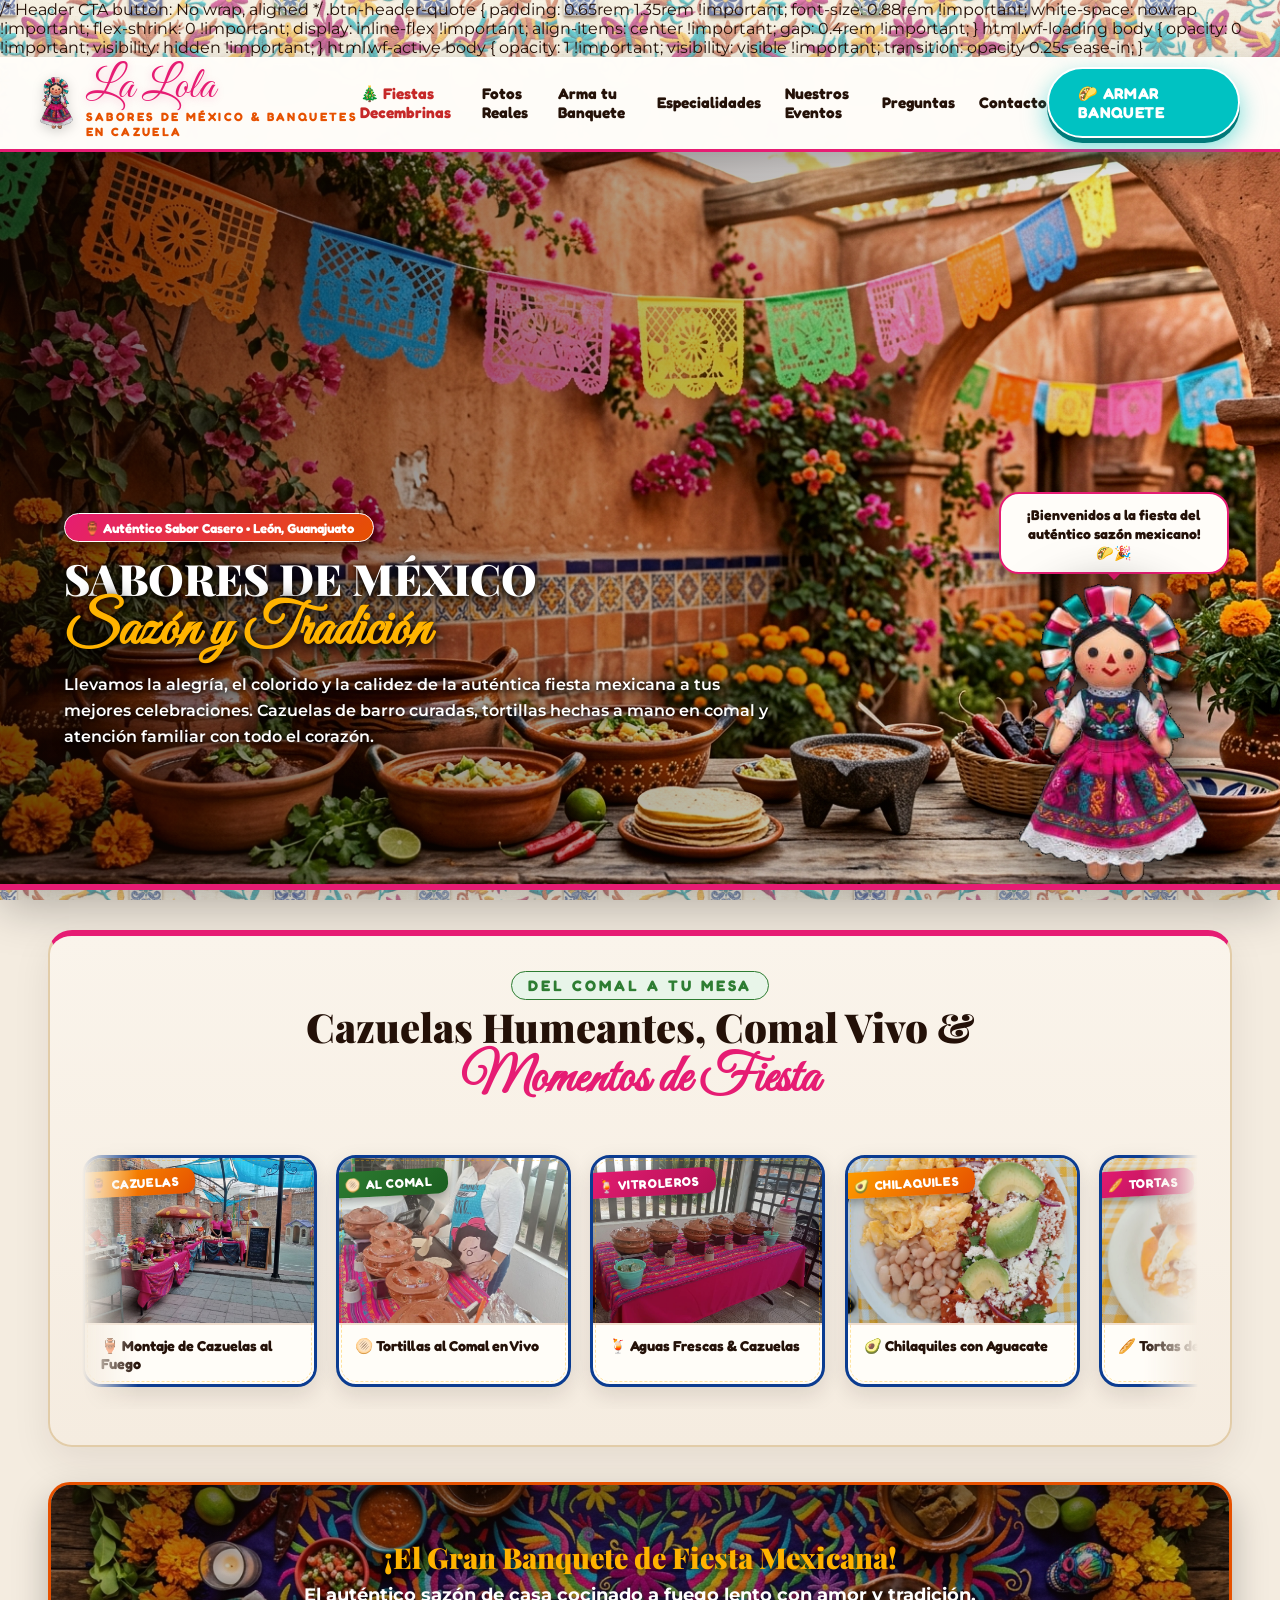
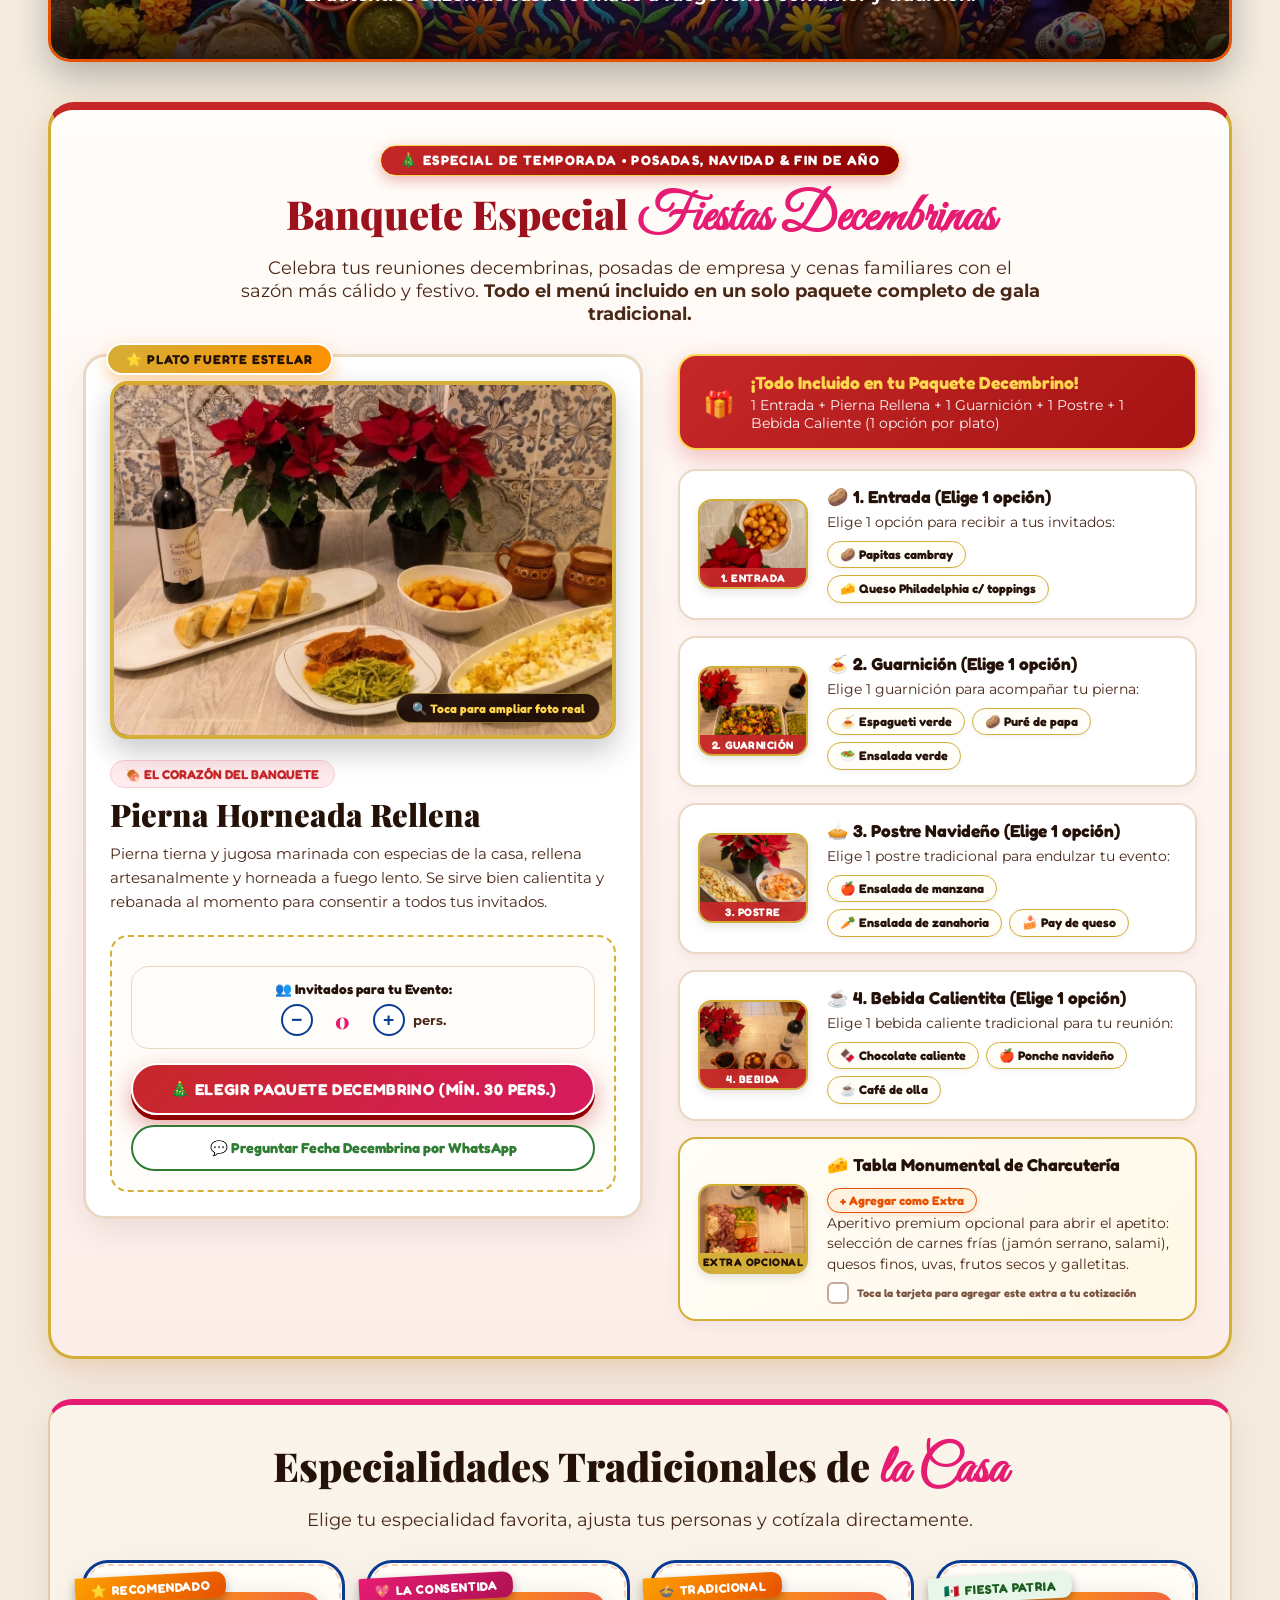
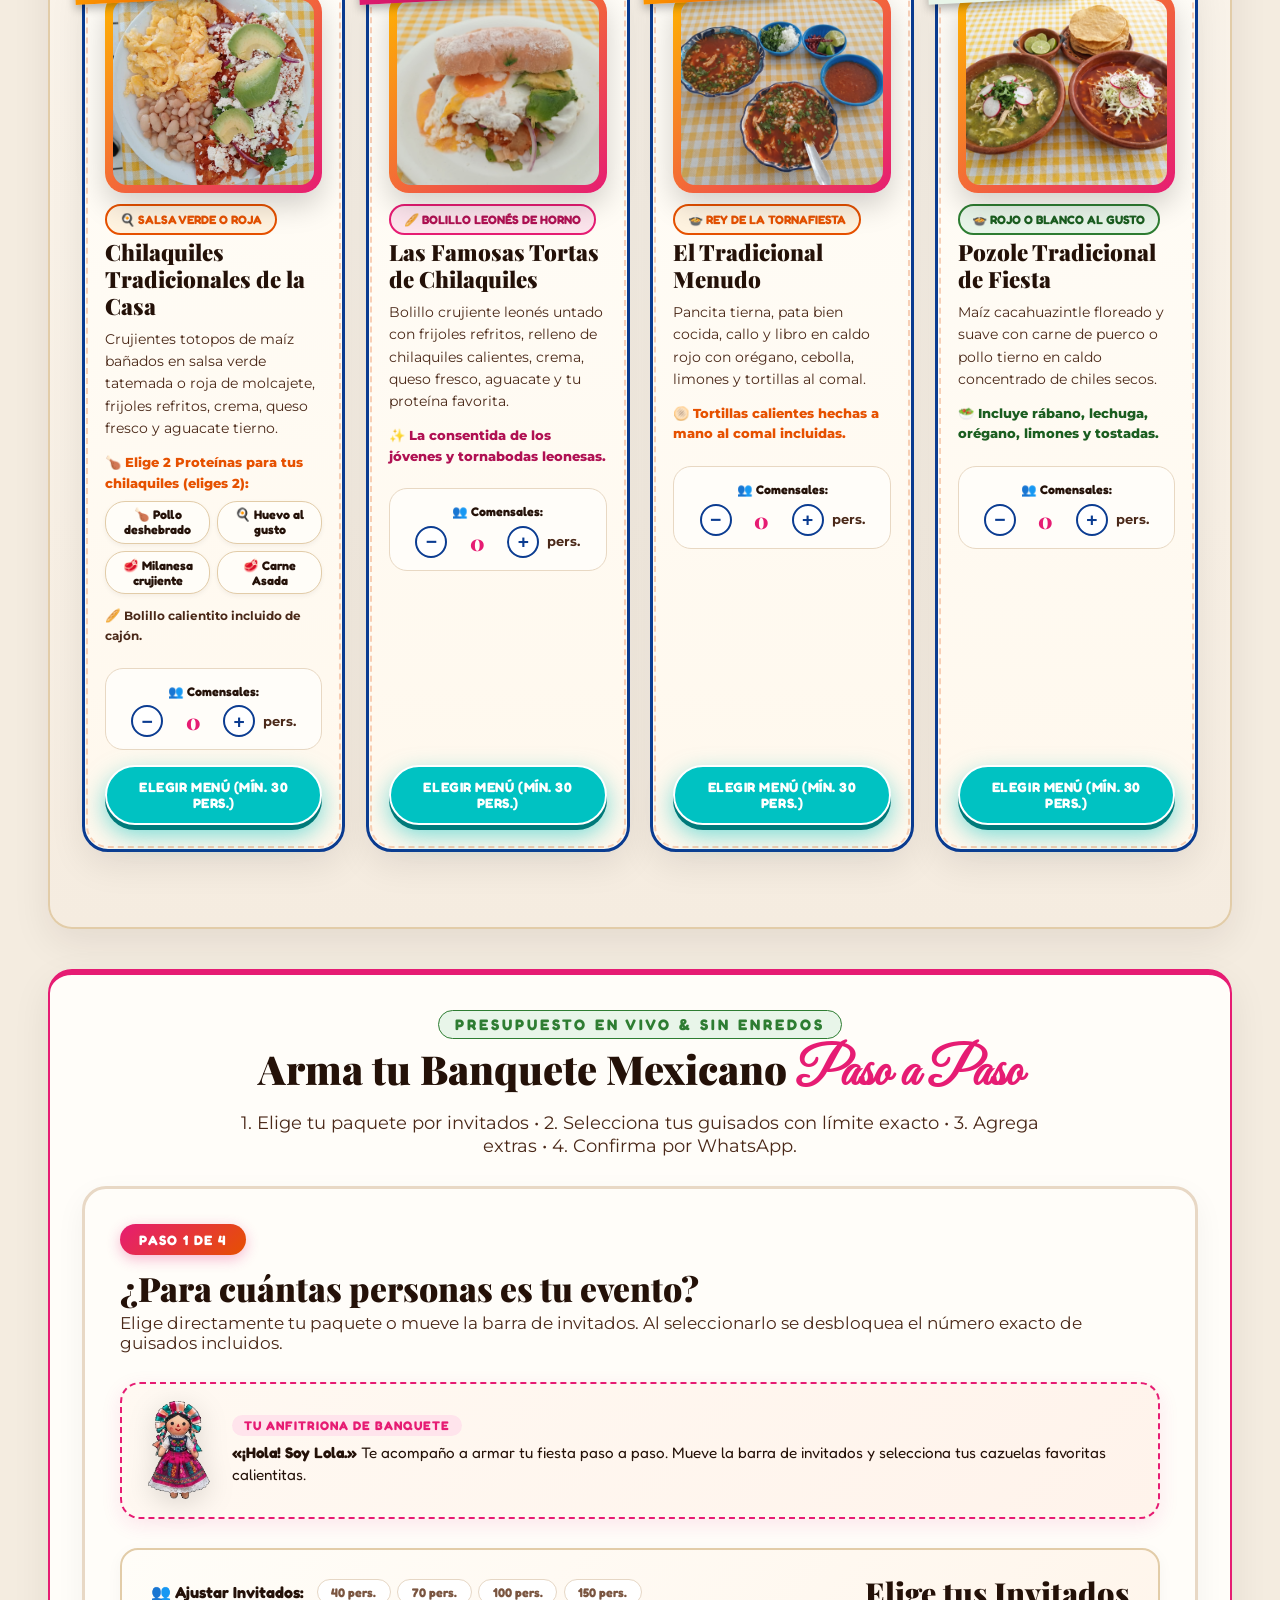
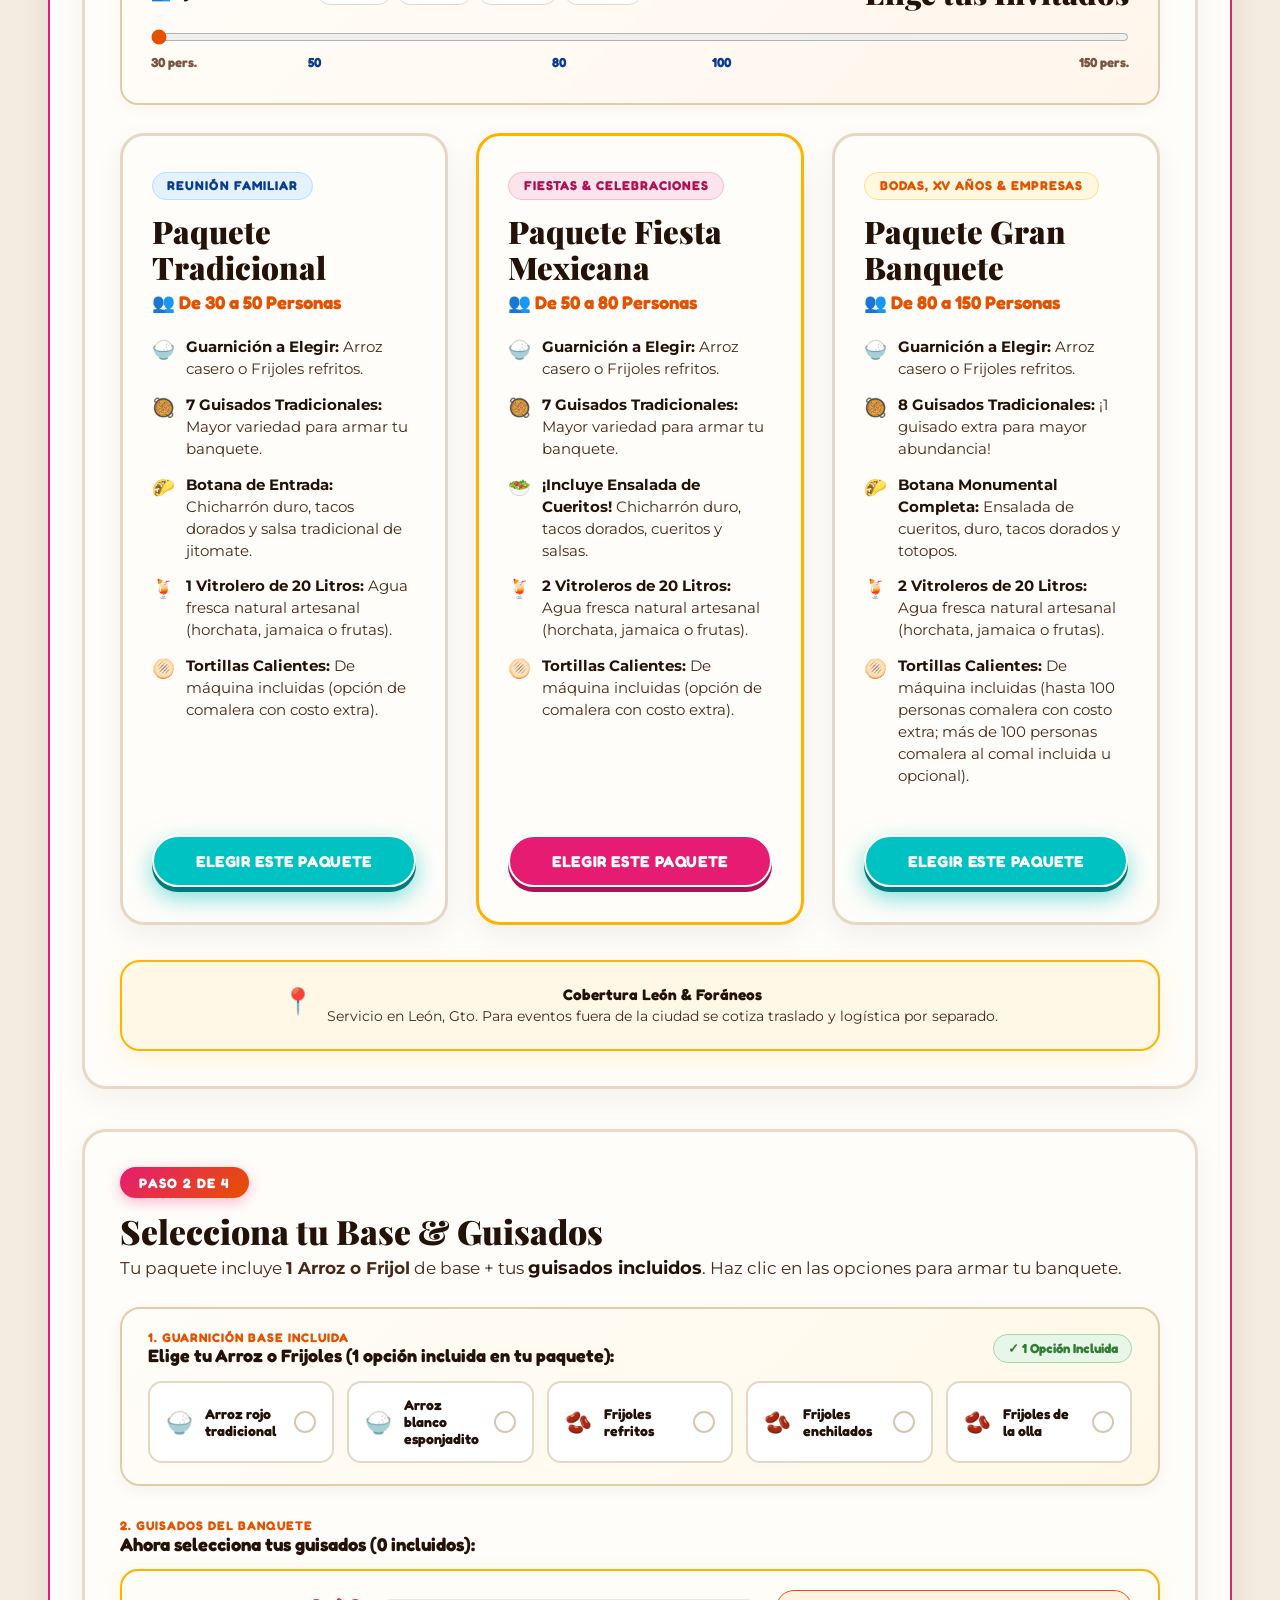
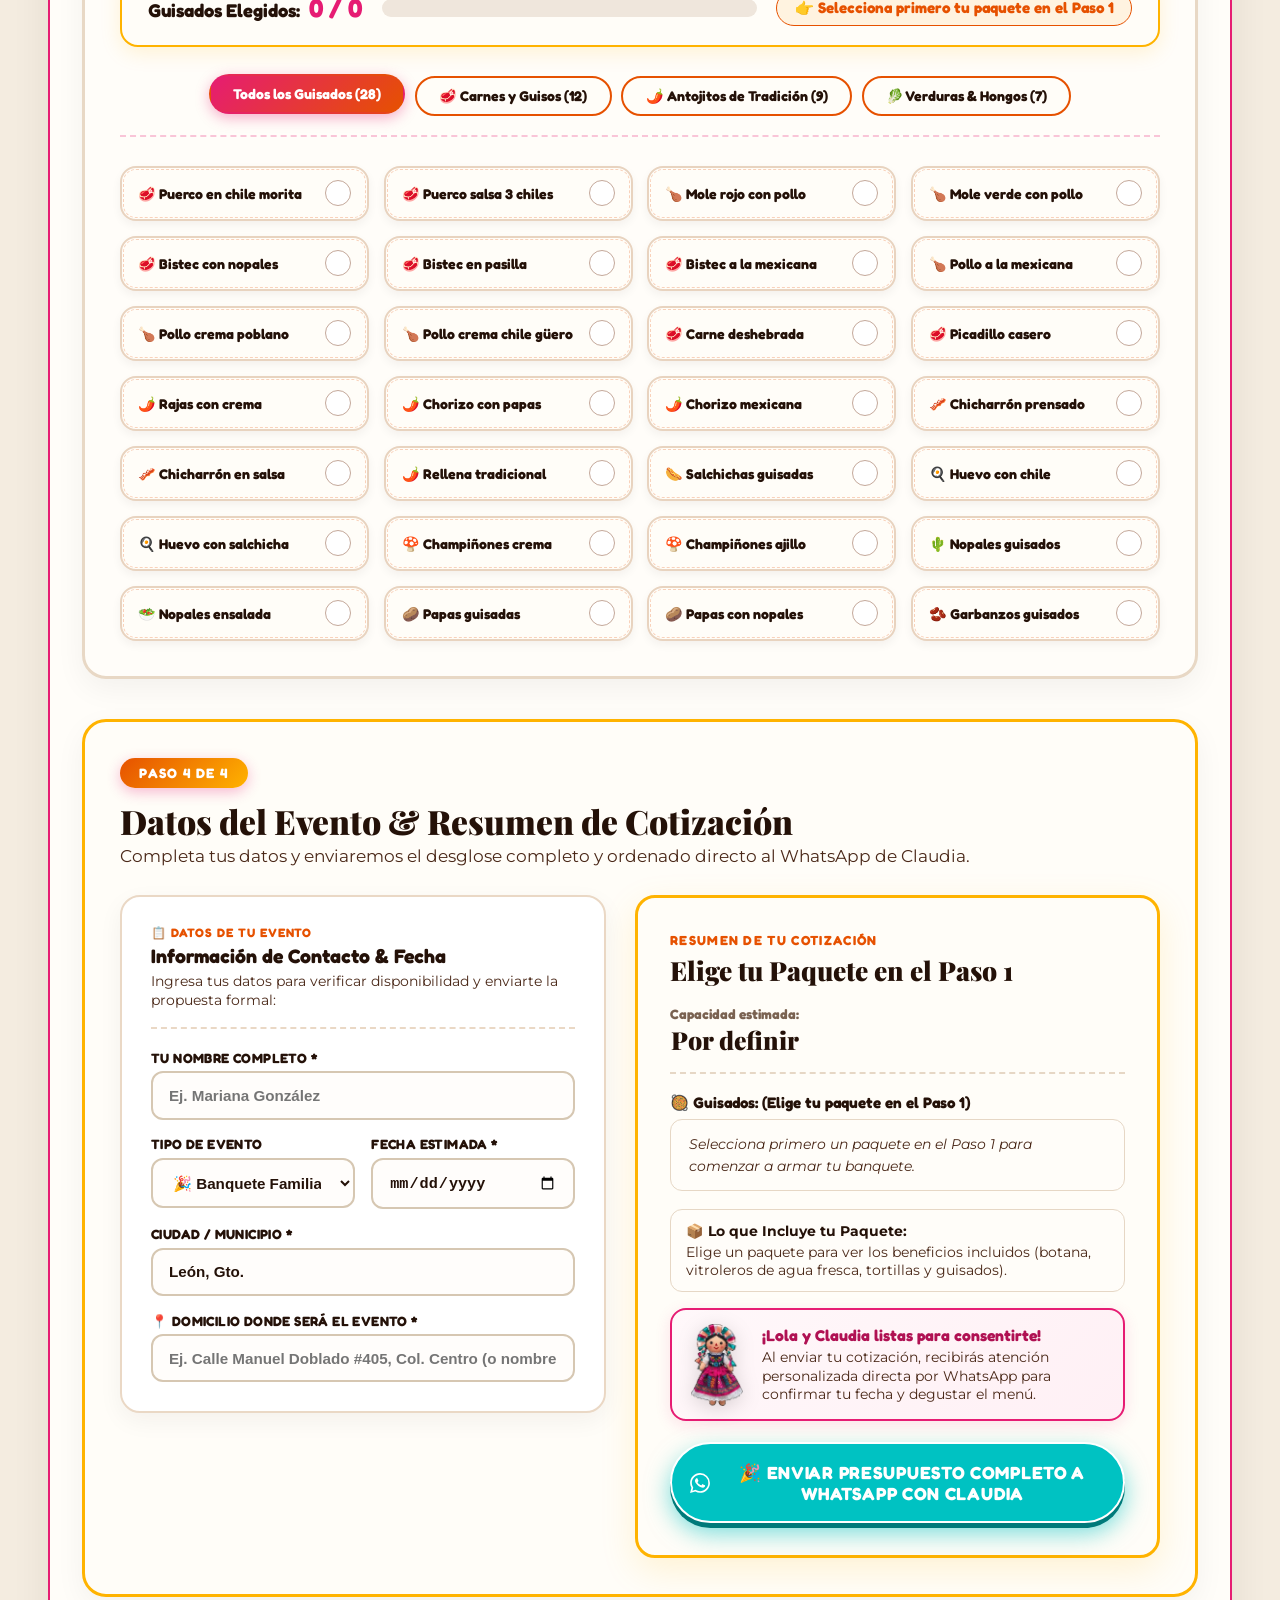
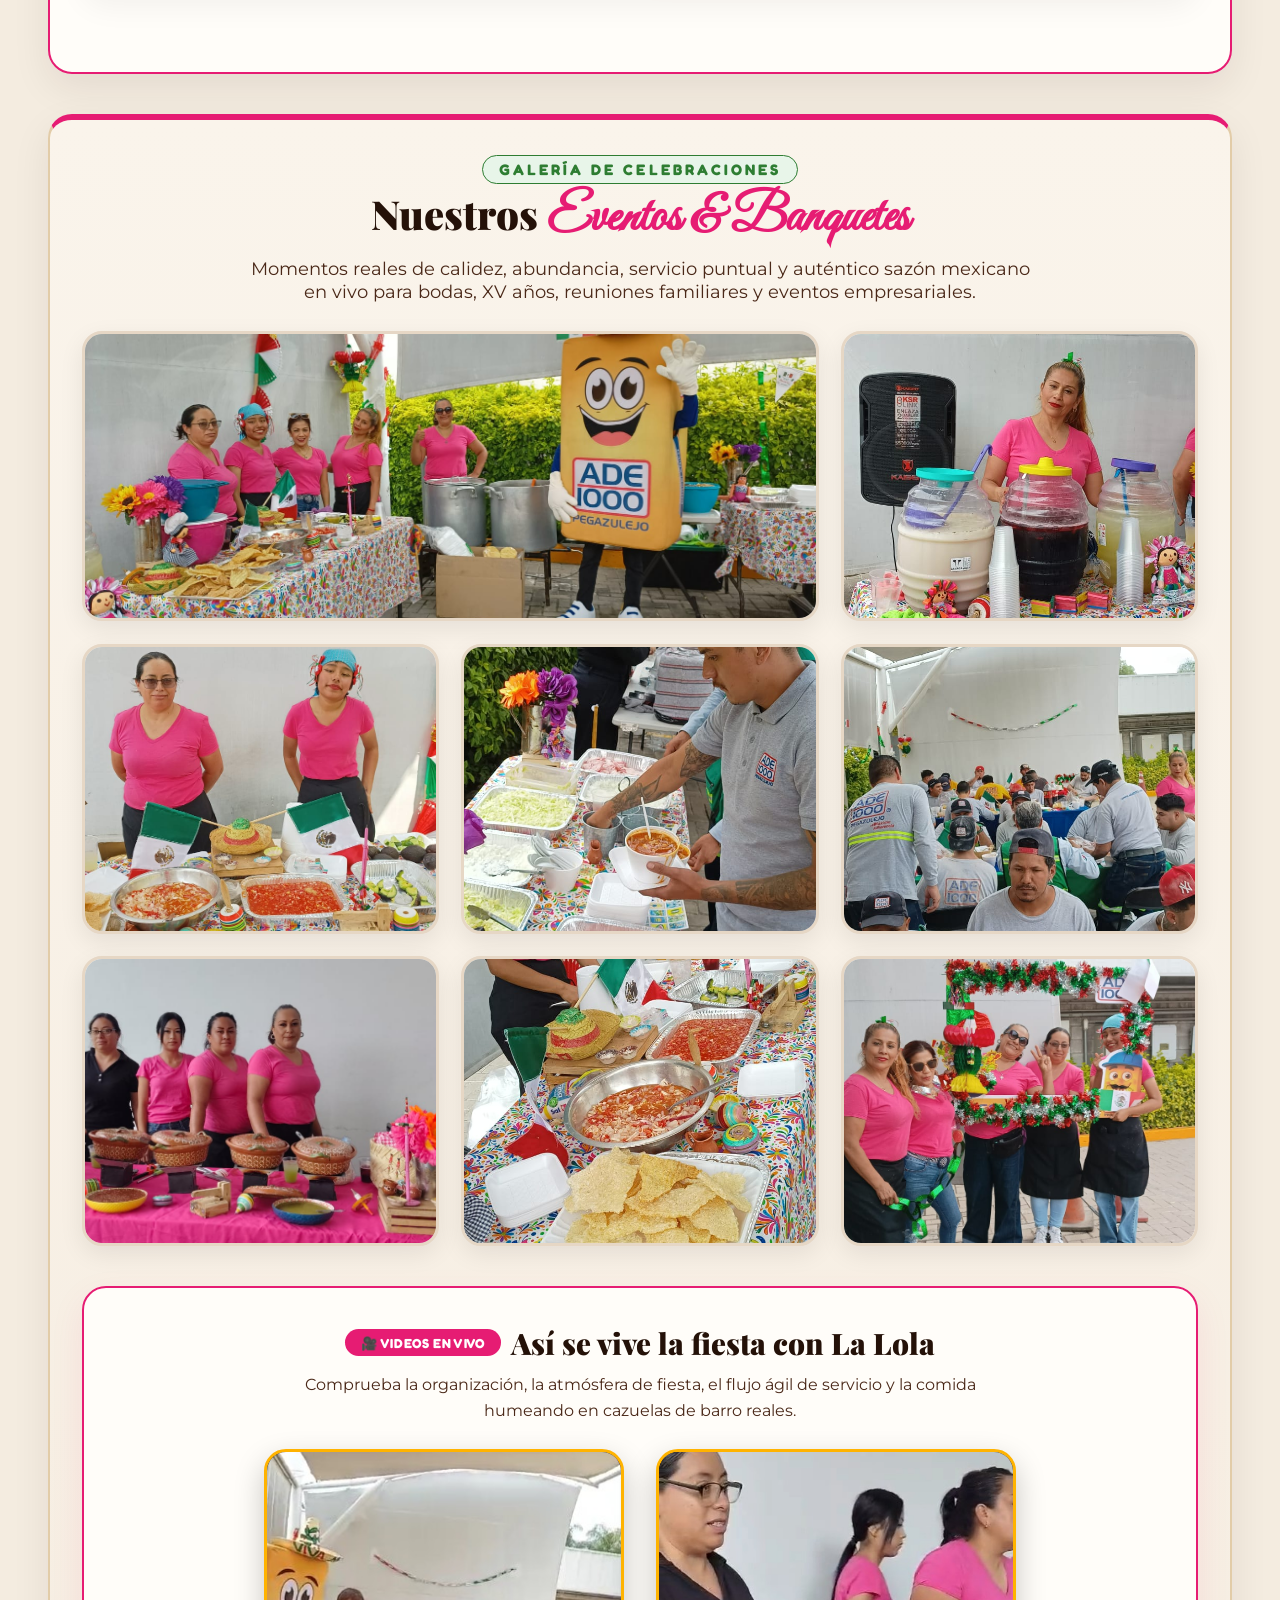
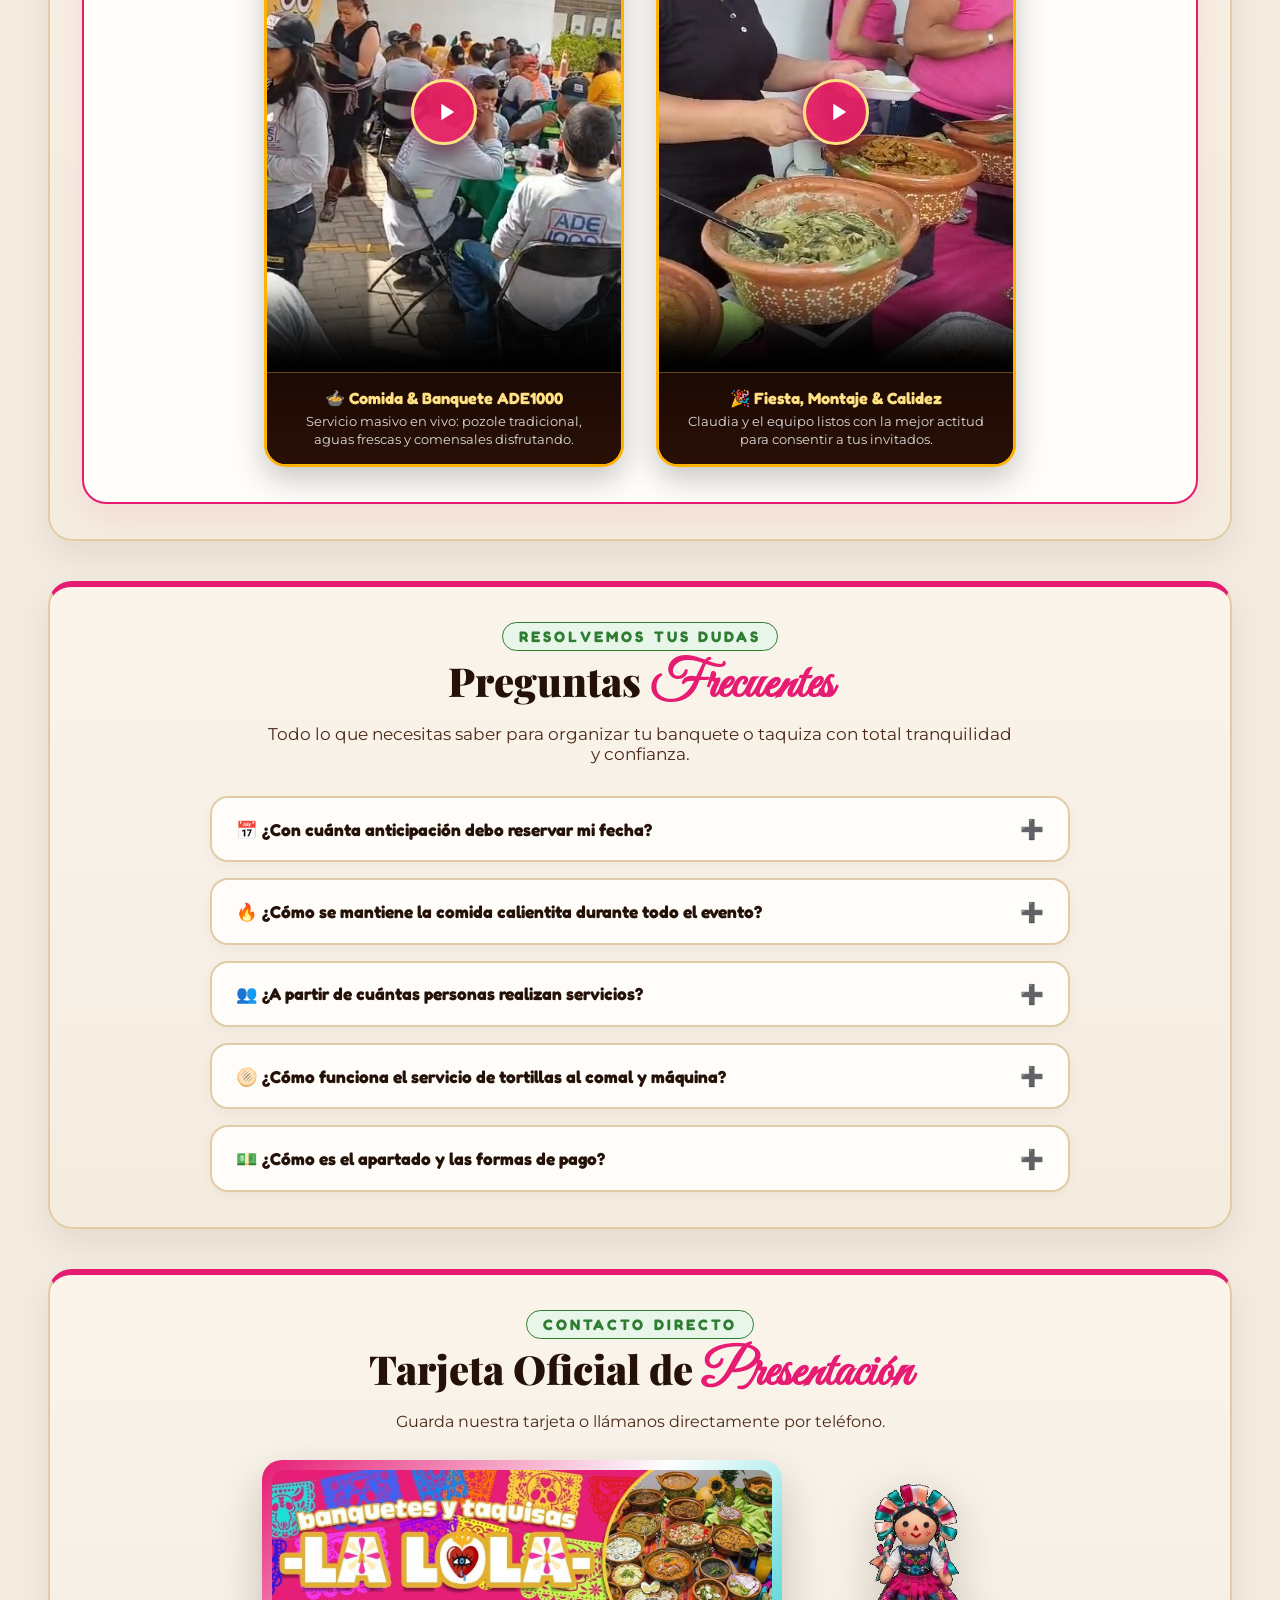
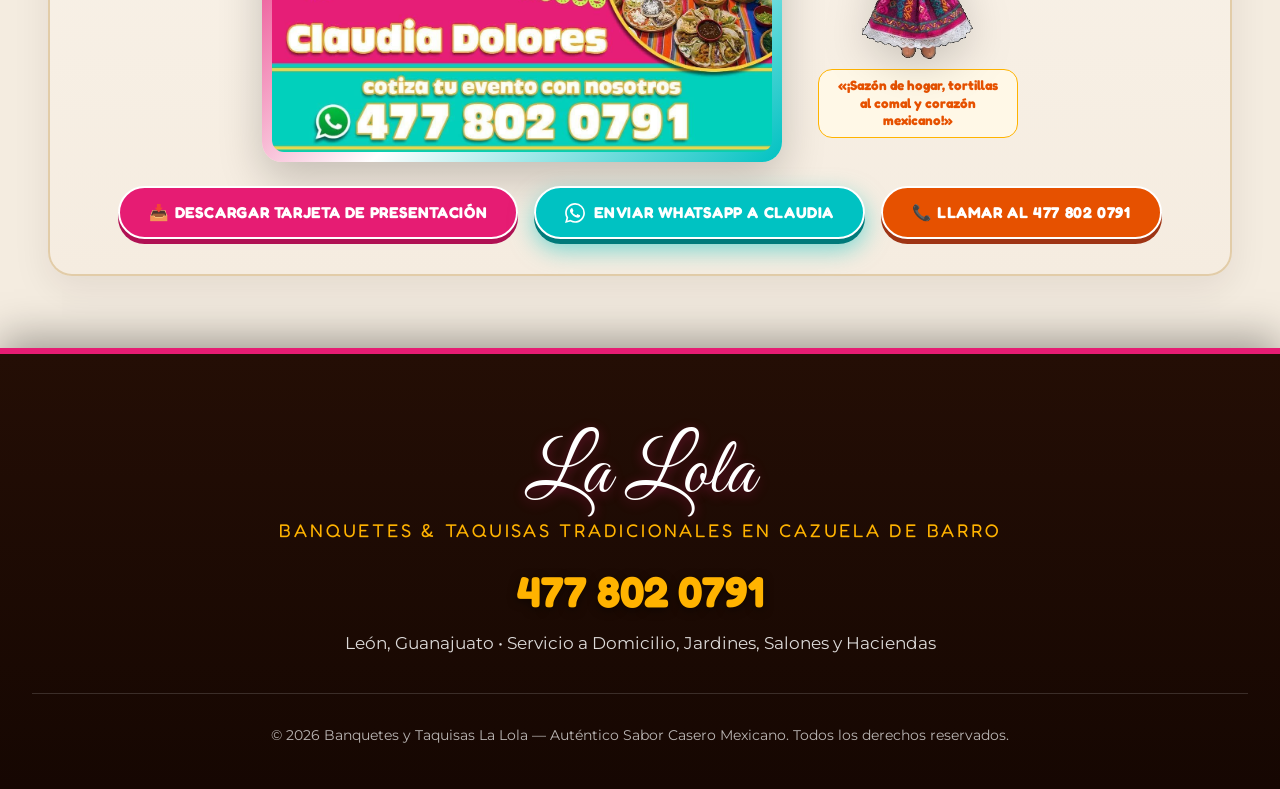
==== commit 549546d0: "Completar solicitudes: 2 proteinas chilaquiles, guisado adicional interactivo, FAQ, descarga de tarj" ====
--- a/index.html
+++ b/index.html
@@ -21,7 +21,16 @@
     <link href="https://fonts.googleapis.com/css2?family=Fredoka:wght@600;700;800&family=Great+Vibes&family=Montserrat:wght@500;600;700;800&family=Playfair+Display:ital,wght@0,700;0,900;1,700;1,900&display=block" rel="stylesheet">
     
     <!-- ANTI-FOUT: Evita 100% el brinco visual al recargar la página -->
-    <style>
+        /* Header CTA button: No wrap, aligned */
+        .btn-header-quote {
+            padding: 0.65rem 1.35rem !important;
+            font-size: 0.88rem !important;
+            white-space: nowrap !important;
+            flex-shrink: 0 !important;
+            display: inline-flex !important;
+            align-items: center !important;
+            gap: 0.4rem !important;
+        }
         html.wf-loading body { opacity: 0 !important; visibility: hidden !important; }
         html.wf-active body { opacity: 1 !important; visibility: visible !important; transition: opacity 0.25s ease-in; }
     </style>
@@ -1603,42 +1612,53 @@
             align-items: center;
             justify-content: center;
             box-shadow: 0 8px 25px rgba(0,0,0,0.5), 0 0 18px rgba(233, 30, 99, 0.6);
-            z-index: 4;
-            transition: all 0.35s cubic-bezier(0.4, 0, 0.2, 1);
-            pointer-events: none;
+            z-index: 6;
+            transition: all 0.25s cubic-bezier(0.4, 0, 0.2, 1);
+            cursor: pointer;
+            pointer-events: auto;
+            outline: none;
+            padding: 0;
         }
 
         .video-play-btn-overlay svg {
             width: 28px;
             height: 28px;
             fill: #FFFFFF;
+            transition: transform 0.2s ease;
+        }
+
+        .video-play-btn-overlay .icon-play {
+            display: block;
             margin-left: 3px;
         }
-
-        .video-tap-hint {
-            position: absolute;
-            bottom: 14px;
-            left: 50%;
-            transform: translateX(-50%);
-            background: rgba(20, 5, 2, 0.88);
-            color: #FFE082;
-            font-size: 0.8rem;
-            font-weight: 800;
-            padding: 5px 14px;
-            border-radius: 20px;
-            border: 1.5px solid rgba(255, 224, 130, 0.5);
-            white-space: nowrap;
-            z-index: 4;
-            pointer-events: none;
-            box-shadow: 0 4px 15px rgba(0,0,0,0.4);
-            transition: opacity 0.3s ease;
-        }
-
-        .video-media-wrapper.is-playing .video-play-btn-overlay,
-        .video-media-wrapper.is-playing .video-tap-hint {
-            opacity: 0;
-            pointer-events: none;
-            transform: translate(-50%, -50%) scale(0.6);
+        .video-play-btn-overlay .icon-pause {
+            display: none;
+        }
+
+        /* Cuando el video está reproduciéndose */
+        .video-media-wrapper.is-playing .video-play-btn-overlay {
+            opacity: 0.5;
+            background: rgba(20, 5, 2, 0.65);
+            border: 3px solid rgba(255, 224, 130, 0.85);
+            box-shadow: 0 4px 18px rgba(0,0,0,0.4);
+            transform: translate(-50%, -50%) scale(0.92);
+        }
+
+        .video-media-wrapper.is-playing .video-play-btn-overlay:hover,
+        .video-media-wrapper.is-playing:hover .video-play-btn-overlay {
+            opacity: 0.95;
+            background: var(--rosa-mexicano);
+            border-color: #FFFFFF;
+            transform: translate(-50%, -50%) scale(1.05);
+            box-shadow: 0 8px 25px rgba(233, 30, 99, 0.7);
+        }
+
+        .video-media-wrapper.is-playing .video-play-btn-overlay .icon-play {
+            display: none;
+        }
+        .video-media-wrapper.is-playing .video-play-btn-overlay .icon-pause {
+            display: block;
+            margin-left: 0;
         }
 
         .video-media-wrapper:hover .video-play-btn-overlay {
@@ -2719,6 +2739,84 @@
             font-weight: 900;
         }
 
+        /* Controles de Selección de Proteínas en Chilaquiles (Máx 2) */
+        .protein-choice-pill {
+            background: #FFFDF8;
+            border: 1.5px solid #E2CCA8;
+            color: var(--chocolate-texto);
+            font-family: var(--font-folk);
+            font-size: 0.78rem;
+            font-weight: 800;
+            padding: 0.35rem 0.65rem;
+            border-radius: 20px;
+            cursor: pointer;
+            transition: all 0.2s ease;
+            box-shadow: 0 2px 5px rgba(36, 17, 8, 0.05);
+            display: inline-flex;
+            align-items: center;
+            justify-content: center;
+            gap: 0.25rem;
+            text-align: center;
+        }
+
+        .protein-choice-pill:hover {
+            border-color: var(--cempasuchil-fuego);
+            background: #FFF3E0;
+            color: var(--cempasuchil-fuego);
+            transform: translateY(-1px);
+        }
+
+        .protein-choice-pill.active {
+            background: linear-gradient(135deg, var(--cempasuchil-fuego), #D84315) !important;
+            border-color: #BF360C !important;
+            color: #FFFFFF !important;
+            box-shadow: 0 3px 10px rgba(230, 81, 0, 0.35) !important;
+            font-weight: 900;
+        }
+
+        .protein-choice-pill.active::after {
+            content: " ✓";
+            font-weight: 900;
+        }
+
+        /* Controles de Selección de Guisados Adicionales */
+        .extra-guisado-pill {
+            background: #FFFDF8;
+            border: 1.5px solid #E2CCA8;
+            color: var(--chocolate-texto);
+            font-family: var(--font-folk);
+            font-size: 0.82rem;
+            font-weight: 700;
+            padding: 0.4rem 0.85rem;
+            border-radius: 20px;
+            cursor: pointer;
+            transition: all 0.2s ease;
+            box-shadow: 0 2px 5px rgba(36, 17, 8, 0.04);
+            display: inline-flex;
+            align-items: center;
+            gap: 0.35rem;
+        }
+
+        .extra-guisado-pill:hover {
+            border-color: var(--rosa-mexicano);
+            background: #FCE4EC;
+            color: var(--rosa-mexicano-dark);
+            transform: translateY(-1px);
+        }
+
+        .extra-guisado-pill.active {
+            background: linear-gradient(135deg, var(--rosa-mexicano), #D81B60) !important;
+            border-color: #AD1457 !important;
+            color: #FFFFFF !important;
+            box-shadow: 0 3px 10px rgba(233, 30, 99, 0.35) !important;
+            font-weight: 800;
+        }
+
+        .extra-guisado-pill.active::after {
+            content: " ✓";
+            font-weight: 900;
+        }
+
         /* Controles de Selección de Charcutería Extra */
         .holiday-extra-pill {
             background: #FFF3E0;
@@ -2832,11 +2930,11 @@
             <li><a href="#arma-tu-banquete" class="nav-link">Arma tu Banquete</a></li>
             <li><a href="#especialidades-detalle" class="nav-link">Especialidades</a></li>
             <li><a href="#galeria-eventos" class="nav-link">Nuestros Eventos</a></li>
+            <li><a href="#preguntas-frecuentes" class="nav-link">Preguntas</a></li>
             <li><a href="#tarjeta-contacto" class="nav-link">Contacto</a></li>
         </ul>
-        <a href="#arma-tu-banquete" class="btn-turquesa-3d" style="padding: 0.75rem 1.7rem; font-size: 0.95rem;">
-            <svg viewBox="0 0 24 24"><path d="M17.472 14.382c-.297-.149-1.758-.867-2.03-.967-.273-.099-.471-.148-.67.15-.197.297-.767.966-.94 1.164-.173.199-.347.223-.644.075-.297-.15-1.255-.463-2.39-1.475-.883-.788-1.48-1.761-1.653-2.059-.173-.297-.018-.458.13-.606.134-.133.298-.347.446-.52.149-.174.198-.298.298-.497.099-.198.05-.371-.025-.52-.075-.149-.669-1.612-.916-2.207-.242-.579-.487-.5-.669-.51-.173-.008-.371-.01-.57-.01-.198 0-.52.074-.792.372-.272.297-1.04 1.016-1.04 2.479 0 1.462 1.065 2.875 1.213 3.074.149.198 2.096 3.2 5.077 4.487.709.306 1.262.489 1.694.625.712.227 1.36.195 1.871.118.571-.085 1.758-.719 2.006-1.413.248-.694.248-1.289.173-1.413-.074-.124-.272-.198-.57-.347m-5.421 7.403h-.004a9.87 9.87 0 01-5.031-1.378l-.361-.214-3.741.982.998-3.648-.235-.374a9.86 9.86 0 01-1.51-5.26c.001-5.45 4.436-9.884 9.888-9.884 2.64 0 5.122 1.03 6.988 2.898a9.825 9.825 0 012.893 6.994c-.003 5.45-4.437 9.884-9.885 9.884m8.413-18.297A11.815 11.815 0 0012.05 0C5.495 0 .16 5.335.157 11.892c0 2.096.547 4.142 1.588 5.945L.057 24l6.305-1.654a11.882 11.882 0 005.683 1.448h.005c6.554 0 11.89-5.335 11.893-11.893a11.821 11.821 0 00-3.48-8.413z"/></svg>
-            🌮 Armar mi Banquete
+        <a href="#arma-tu-banquete" class="btn-turquesa-3d btn-header-quote">
+            🌮 Armar Banquete
         </a>
     </header>
 
@@ -2859,16 +2957,6 @@
                 <p class="hero-scenic-desc">
                     Llevamos la alegría, el colorido y la calidez de la auténtica fiesta mexicana a tus mejores celebraciones. Cazuelas de barro curadas, tortillas hechas a mano en comal y atención familiar con todo el corazón.
                 </p>
-
-                <div style="display: flex; gap: 1.2rem; flex-wrap: wrap;">
-                    <a href="#arma-tu-banquete" class="btn-turquesa-3d">
-                        <svg viewBox="0 0 24 24"><path d="M17.472 14.382c-.297-.149-1.758-.867-2.03-.967-.273-.099-.471-.148-.67.15-.197.297-.767.966-.94 1.164-.173.199-.347.223-.644.075-.297-.15-1.255-.463-2.39-1.475-.883-.788-1.48-1.761-1.653-2.059-.173-.297-.018-.458.13-.606.134-.133.298-.347.446-.52.149-.174.198-.298.298-.497.099-.198.05-.371-.025-.52-.075-.149-.669-1.612-.916-2.207-.242-.579-.487-.5-.669-.51-.173-.008-.371-.01-.57-.01-.198 0-.52.074-.792.372-.272.297-1.04 1.016-1.04 2.479 0 1.462 1.065 2.875 1.213 3.074.149.198 2.096 3.2 5.077 4.487.709.306 1.262.489 1.694.625.712.227 1.36.195 1.871.118.571-.085 1.758-.719 2.006-1.413.248-.694.248-1.289.173-1.413-.074-.124-.272-.198-.57-.347m-5.421 7.403h-.004a9.87 9.87 0 01-5.031-1.378l-.361-.214-3.741.982.998-3.648-.235-.374a9.86 9.86 0 01-1.51-5.26c.001-5.45 4.436-9.884 9.888-9.884 2.64 0 5.122 1.03 6.988 2.898a9.825 9.825 0 012.893 6.994c-.003 5.45-4.437 9.884-9.885 9.884m8.413-18.297A11.815 11.815 0 0012.05 0C5.495 0 .16 5.335.157 11.892c0 2.096.547 4.142 1.588 5.945L.057 24l6.305-1.654a11.882 11.882 0 005.683 1.448h.005c6.554 0 11.89-5.335 11.893-11.893a11.821 11.821 0 00-3.48-8.413z"/></svg>
-                        🌮 Armar mi Banquete
-                    </a>
-                    <a href="#galeria-real" class="btn-turquesa-3d" style="background: var(--rosa-mexicano); box-shadow: 0 6px 0 var(--rosa-mexicano-dark);">
-                        📸 Ver Fotos Reales & Clientes
-                    </a>
-                </div>
             </div>
 
             <!-- 2. LOLA EN EL ESCENARIO HERO -->
@@ -3179,8 +3267,18 @@
                         <p>
                             Crujientes totopos de maíz bañados en salsa verde tatemada o roja de molcajete, frijoles refritos, crema, queso fresco y aguacate tierno.
                         </p>
-                        <p style="font-weight: 800; color: var(--cempasuchil-fuego); font-size: 0.82rem; margin-bottom: 0.8rem;">
-                            🍗 Incluye 2 Proteínas a elegir: Pollo deshebrado, Huevo al gusto, Milanesa crujiente o Carne Asada + ¡Bolillo Calientito!
+                        <p style="font-weight: 800; color: var(--cempasuchil-fuego); font-size: 0.82rem; margin-bottom: 0.5rem;">
+                            🍗 Elige 2 Proteínas para tus chilaquiles (eliges 2):
+                        </p>
+                        <!-- Selector interactivo de 2 proteínas -->
+                        <div class="chilaquiles-proteins-grid" style="display: grid; grid-template-columns: 1fr 1fr; gap: 0.45rem; margin-bottom: 0.75rem;">
+                            <button type="button" class="protein-choice-pill" onclick="toggleChilaquilesProtein('Pollo deshebrado', this)">🍗 Pollo deshebrado</button>
+                            <button type="button" class="protein-choice-pill" onclick="toggleChilaquilesProtein('Huevo al gusto', this)">🍳 Huevo al gusto</button>
+                            <button type="button" class="protein-choice-pill" onclick="toggleChilaquilesProtein('Milanesa crujiente', this)">🥩 Milanesa crujiente</button>
+                            <button type="button" class="protein-choice-pill" onclick="toggleChilaquilesProtein('Carne Asada', this)">🥩 Carne Asada</button>
+                        </div>
+                        <p style="font-size: 0.78rem; font-weight: 700; color: var(--chocolate-suave); margin-bottom: 0.8rem;">
+                            🥖 Bolillo calientito incluido de cajón.
                         </p>
                     </div>
 
@@ -3239,7 +3337,7 @@
                     </div>
                     <div>
                         <span style="background: #FFF3E0; border: 2px solid var(--cempasuchil-fuego); color: var(--cempasuchil-fuego); padding: 0.35rem 0.8rem; border-radius: 30px; font-family: var(--font-folk); font-size: 0.76rem; font-weight: 800; text-transform: uppercase;">🍲 Rey de la Tornafiesta</span>
-                        <h3>El Tradicional Menudo en Cazuela</h3>
+                        <h3>El Tradicional Menudo</h3>
                         <p>
                             Pancita tierna, pata bien cocida, callo y libro en caldo rojo con orégano, cebolla, limones y tortillas al comal.
                         </p>
@@ -3365,8 +3463,12 @@
 
                             <ul class="package-features">
                                 <li class="package-feature-item">
+                                    <span class="package-feature-icon">🍚</span>
+                                    <div><strong>Guarnición a Elegir:</strong> Arroz casero o Frijoles refritos.</div>
+                                </li>
+                                <li class="package-feature-item">
                                     <span class="package-feature-icon">🥘</span>
-                                    <div><strong>7 Guisados</strong> a elegir en el Paso 2 + Arroz o Frijoles.</div>
+                                    <div><strong>7 Guisados Tradicionales:</strong> Mayor variedad para armar tu banquete.</div>
                                 </li>
                                 <li class="package-feature-item">
                                     <span class="package-feature-icon">🌮</span>
@@ -3397,8 +3499,12 @@
 
                             <ul class="package-features">
                                 <li class="package-feature-item">
+                                    <span class="package-feature-icon">🍚</span>
+                                    <div><strong>Guarnición a Elegir:</strong> Arroz casero o Frijoles refritos.</div>
+                                </li>
+                                <li class="package-feature-item">
                                     <span class="package-feature-icon">🥘</span>
-                                    <div><strong>7 Guisados</strong> a elegir en el Paso 2 + Arroz o Frijoles.</div>
+                                    <div><strong>7 Guisados Tradicionales:</strong> Mayor variedad para armar tu banquete.</div>
                                 </li>
                                 <li class="package-feature-item">
                                     <span class="package-feature-icon">🥗</span>
@@ -3429,8 +3535,12 @@
 
                             <ul class="package-features">
                                 <li class="package-feature-item">
+                                    <span class="package-feature-icon">🍚</span>
+                                    <div><strong>Guarnición a Elegir:</strong> Arroz casero o Frijoles refritos.</div>
+                                </li>
+                                <li class="package-feature-item">
                                     <span class="package-feature-icon">🥘</span>
-                                    <div><strong>8 Guisados (¡1 Guisado Más!):</strong> Mayor variedad + Arroz o Frijoles.</div>
+                                    <div><strong>8 Guisados Tradicionales:</strong> ¡1 guisado extra para mayor abundancia!</div>
                                 </li>
                                 <li class="package-feature-item">
                                     <span class="package-feature-icon">🌮</span>
@@ -3442,7 +3552,7 @@
                                 </li>
                                 <li class="package-feature-item">
                                     <span class="package-feature-icon">🫓</span>
-                                    <div><strong>Tortillas Calientes:</strong> De máquina incluidas (opción de comalera con costo extra).</div>
+                                    <div><strong>Tortillas Calientes:</strong> De máquina incluidas (hasta 100 personas comalera con costo extra; más de 100 personas comalera al comal incluida u opcional).</div>
                                 </li>
                             </ul>
                         </div>
@@ -3617,13 +3727,30 @@
                         </div>
                     </div>
 
-                    <!-- Extra 2: Cazuela Extra de Guisado -->
+                    <!-- Extra 2: Guisado Adicional -->
                     <div class="extra-card" id="extra-cazuela" onclick="toggleExtra('cazuela')">
                         <div class="extra-card-checkbox" id="chk-cazuela">✓</div>
+                        <div style="flex: 1;">
+                            <strong style="display: block; font-family: var(--font-folk); font-size: 1.05rem; color: var(--chocolate-texto);">🍲 Guisado Adicional</strong>
+                            <p style="font-size: 0.88rem; color: var(--chocolate-suave); margin-top: 0.3rem;">Añade guisados adicionales para ofrecer aún más variedad y abundancia a tus invitados.</p>
+                        </div>
+                    </div>
+                </div>
+
+                <!-- Sub-panel para elegir los Guisados Adicionales cuando se activa el extra -->
+                <div id="extra-guisados-container" style="display: none; margin-top: 1.4rem; background: #FFFDF9; border: 2.5px dashed var(--rosa-mexicano); border-radius: 20px; padding: 1.3rem 1.6rem; box-shadow: 0 4px 18px rgba(233, 30, 99, 0.08);">
+                    <div style="display: flex; justify-content: space-between; align-items: center; flex-wrap: wrap; gap: 0.6rem; margin-bottom: 0.8rem;">
                         <div>
-                            <strong style="display: block; font-family: var(--font-folk); font-size: 1.05rem; color: var(--chocolate-texto);">🥘 Cazuela Adicional de Guisado</strong>
-                            <p style="font-size: 0.88rem; color: var(--chocolate-suave); margin-top: 0.3rem;">Añade una cazuela extra para ofrecer aún más variedad y abundancia a tus invitados.</p>
+                            <span style="font-family: var(--font-folk); font-size: 0.78rem; font-weight: 900; text-transform: uppercase; color: var(--rosa-mexicano); letter-spacing: 0.08em; display: block;">🍲 Guisados Extras a Contratar</span>
+                            <strong style="font-family: var(--font-folk); font-size: 1.08rem; color: var(--chocolate-texto);">Elige cuál(es) guisado(s) adicional(es) deseas sumar a tu banquete:</strong>
                         </div>
+                        <span id="extraGuisadosCounterBadge" style="background: #FCE4EC; border: 1.5px solid var(--rosa-mexicano); color: var(--rosa-mexicano-dark); padding: 0.3rem 0.85rem; border-radius: 20px; font-size: 0.82rem; font-weight: 800; font-family: var(--font-folk);">0 elegidos</span>
+                    </div>
+                    <p style="font-size: 0.85rem; color: var(--chocolate-suave); margin-bottom: 0.9rem;">
+                        Toca los guisados extras que deseas contratar:
+                    </p>
+                    <div id="extraGuisadosPillsGrid" style="display: flex; flex-wrap: wrap; gap: 0.6rem;">
+                        <!-- Se poblará con las opciones de guisados -->
                     </div>
                 </div>
             </div>
@@ -3835,15 +3962,15 @@
                 <div class="videos-dual-grid">
                     <!-- Video 1: Comida y Banquete ADE1000 -->
                     <div class="video-vertical-card">
-                        <div class="video-media-wrapper" onclick="togglePlayVideo(this)">
+                        <div class="video-media-wrapper">
                             <video loop muted playsinline controls preload="none" poster="FOTOS/ADE1000/ade1000_video_poster.jpg">
                                 <source src="FOTOS/ADE1000/ade1000_video_resumen.mp4" type="video/mp4">
                                 Tu navegador no soporta la reproducción de video.
                             </video>
-                            <div class="video-play-btn-overlay" title="Toca para reproducir">
-                                <svg viewBox="0 0 24 24"><path d="M8 5v14l11-7z"/></svg>
+                            <div class="video-play-btn-overlay" title="Reproducir o pausar video">
+                                <svg class="icon-play" viewBox="0 0 24 24"><path d="M8 5v14l11-7z"/></svg>
+                                <svg class="icon-pause" viewBox="0 0 24 24"><path d="M6 19h4V5H6v14zm8-14v14h4V5h-4z"/></svg>
                             </div>
-                            <span class="video-tap-hint">▶ Toca para ver video</span>
                         </div>
                         <div class="video-card-caption">
                             <h4>🍲 Comida & Banquete ADE1000</h4>
@@ -3853,16 +3980,16 @@
 
                     <!-- Video 2: video 1.mp4 (Atención y Fiesta) -->
                     <div class="video-vertical-card">
-                        <div class="video-media-wrapper" onclick="togglePlayVideo(this)">
+                        <div class="video-media-wrapper">
                             <video loop muted playsinline controls preload="none" poster="FOTOS/video_1_poster.jpg">
                                 <source src="FOTOS/video%201.mp4" type="video/mp4">
                                 <source src="FOTOS/video 1.mp4" type="video/mp4">
                                 Tu navegador no soporta la reproducción de video.
                             </video>
-                            <div class="video-play-btn-overlay" title="Toca para reproducir">
-                                <svg viewBox="0 0 24 24"><path d="M8 5v14l11-7z"/></svg>
+                            <div class="video-play-btn-overlay" title="Reproducir o pausar video">
+                                <svg class="icon-play" viewBox="0 0 24 24"><path d="M8 5v14l11-7z"/></svg>
+                                <svg class="icon-pause" viewBox="0 0 24 24"><path d="M6 19h4V5H6v14zm8-14v14h4V5h-4z"/></svg>
                             </div>
-                            <span class="video-tap-hint">▶ Toca para ver video</span>
                         </div>
                         <div class="video-card-caption">
                             <h4>🎉 Fiesta, Montaje & Calidez</h4>
@@ -3874,6 +4001,71 @@
         </section>
 
         <!-- ==========================================
+             SECCIÓN DE PREGUNTAS FRECUENTES (FAQ)
+             ========================================== -->
+        <section class="section-folk-block" id="preguntas-frecuentes">
+            <div class="section-folk-heading" style="text-align: center;">
+                <span class="eyebrow-folk">Resolvemos tus Dudas</span>
+                <h2>Preguntas <span>Frecuentes</span></h2>
+                <p style="font-size: 1.05rem; color: var(--chocolate-suave); max-width: 750px; margin: 0.5rem auto 2rem auto;">
+                    Todo lo que necesitas saber para organizar tu banquete o taquiza con total tranquilidad y confianza.
+                </p>
+            </div>
+
+            <div style="max-width: 860px; margin: 0 auto; display: flex; flex-direction: column; gap: 1rem;">
+                <details style="background: #FFFDF9; border: 2.5px solid #E2CCA8; border-radius: 18px; padding: 1.2rem 1.5rem; box-shadow: 0 4px 15px rgba(0,0,0,0.04); transition: border-color 0.2s ease;">
+                    <summary style="font-family: var(--font-folk); font-size: 1.08rem; font-weight: 800; color: var(--chocolate-texto); cursor: pointer; list-style: none; display: flex; justify-content: space-between; align-items: center;">
+                        <span>📅 ¿Con cuánta anticipación debo reservar mi fecha?</span>
+                        <span style="color: var(--rosa-mexicano); font-size: 1.2rem; font-weight: 900;">➕</span>
+                    </summary>
+                    <p style="margin-top: 0.8rem; font-size: 0.95rem; color: var(--chocolate-suave); line-height: 1.6;">
+                        Para eventos familiares recomendamos apartar con <strong>1 a 2 semanas de anticipación</strong>. Para eventos grandes, bodas, XV años o temporadas de alta demanda (fiestas patrias en septiembre y posadas en diciembre), sugerimos apartar con <strong>3 a 4 semanas</strong> para asegurar tu día preferido.
+                    </p>
+                </details>
+
+                <details style="background: #FFFDF9; border: 2.5px solid #E2CCA8; border-radius: 18px; padding: 1.2rem 1.5rem; box-shadow: 0 4px 15px rgba(0,0,0,0.04); transition: border-color 0.2s ease;">
+                    <summary style="font-family: var(--font-folk); font-size: 1.08rem; font-weight: 800; color: var(--chocolate-texto); cursor: pointer; list-style: none; display: flex; justify-content: space-between; align-items: center;">
+                        <span>🔥 ¿Cómo se mantiene la comida calientita durante todo el evento?</span>
+                        <span style="color: var(--rosa-mexicano); font-size: 1.2rem; font-weight: 900;">➕</span>
+                    </summary>
+                    <p style="margin-top: 0.8rem; font-size: 0.95rem; color: var(--chocolate-suave); line-height: 1.6;">
+                        Montamos nuestras <strong>auténticas cazuelas de barro</strong> sobre bufeteras con mecheros de calor constante que mantienen los guisados, el arroz y los frijoles bien calientes y humeando durante todo el horario de servicio.
+                    </p>
+                </details>
+
+                <details style="background: #FFFDF9; border: 2.5px solid #E2CCA8; border-radius: 18px; padding: 1.2rem 1.5rem; box-shadow: 0 4px 15px rgba(0,0,0,0.04); transition: border-color 0.2s ease;">
+                    <summary style="font-family: var(--font-folk); font-size: 1.08rem; font-weight: 800; color: var(--chocolate-texto); cursor: pointer; list-style: none; display: flex; justify-content: space-between; align-items: center;">
+                        <span>👥 ¿A partir de cuántas personas realizan servicios?</span>
+                        <span style="color: var(--rosa-mexicano); font-size: 1.2rem; font-weight: 900;">➕</span>
+                    </summary>
+                    <p style="margin-top: 0.8rem; font-size: 0.95rem; color: var(--chocolate-suave); line-height: 1.6;">
+                        Atendemos desde <strong>30 comensales</strong> en reuniones íntimas hasta <strong>eventos masivos de más de 1,000 personas</strong> (como comedores industriales y fiestas corporativas), garantizando la misma calidez y sazón.
+                    </p>
+                </details>
+
+                <details style="background: #FFFDF9; border: 2.5px solid #E2CCA8; border-radius: 18px; padding: 1.2rem 1.5rem; box-shadow: 0 4px 15px rgba(0,0,0,0.04); transition: border-color 0.2s ease;">
+                    <summary style="font-family: var(--font-folk); font-size: 1.08rem; font-weight: 800; color: var(--chocolate-texto); cursor: pointer; list-style: none; display: flex; justify-content: space-between; align-items: center;">
+                        <span>🫓 ¿Cómo funciona el servicio de tortillas al comal y máquina?</span>
+                        <span style="color: var(--rosa-mexicano); font-size: 1.2rem; font-weight: 900;">➕</span>
+                    </summary>
+                    <p style="margin-top: 0.8rem; font-size: 0.95rem; color: var(--chocolate-suave); line-height: 1.6;">
+                        Todos nuestros paquetes incluyen tortillas calientes de máquina. Para eventos de hasta 100 personas puedes contratar comaleras en vivo con costo adicional. <strong>Para eventos de más de 100 personas, las tortillas de comal van incluidas u opcionales</strong> según tu preferencia.
+                    </p>
+                </details>
+
+                <details style="background: #FFFDF9; border: 2.5px solid #E2CCA8; border-radius: 18px; padding: 1.2rem 1.5rem; box-shadow: 0 4px 15px rgba(0,0,0,0.04); transition: border-color 0.2s ease;">
+                    <summary style="font-family: var(--font-folk); font-size: 1.08rem; font-weight: 800; color: var(--chocolate-texto); cursor: pointer; list-style: none; display: flex; justify-content: space-between; align-items: center;">
+                        <span>💵 ¿Cómo es el apartado y las formas de pago?</span>
+                        <span style="color: var(--rosa-mexicano); font-size: 1.2rem; font-weight: 900;">➕</span>
+                    </summary>
+                    <p style="margin-top: 0.8rem; font-size: 0.95rem; color: var(--chocolate-suave); line-height: 1.6;">
+                        Apartas tu fecha con un anticipo accesible mediante transferencia bancaria, depósito o efectivo. El saldo restante se liquida el día de tu evento cuando nuestro equipo llega y deja el montaje listo para servir.
+                    </p>
+                </details>
+            </div>
+        </section>
+
+        <!-- ==========================================
              4. TARJETA OFICIAL DE CLAUDIA & CONTACTO
              ========================================== -->
         <section class="section-folk-block" id="tarjeta-contacto" style="text-align: center;">
@@ -3898,6 +4090,9 @@
             </div>
 
             <div style="display: flex; justify-content: center; gap: 1rem; flex-wrap: wrap; margin-top: 1.5rem;">
+                <a href="FOTOS/WhatsApp Image 2026-07-25 at 20.02.30 (1).jpeg" download="Tarjeta_Presentacion_La_Lola_Banquetes.jpeg" class="btn-turquesa-3d" style="background: var(--rosa-mexicano); box-shadow: 0 5px 0 var(--rosa-mexicano-dark);">
+                    📥 Descargar Tarjeta de Presentación
+                </a>
                 <a href="https://wa.me/524778020791?text=Hola%20Claudia%2C%20guard%C3%A9%20su%20tarjeta%20de%20contacto%20y%20me%20gustar%C3%ADa%20cotizar%20un%20evento%20🍽️" class="btn-turquesa-3d" target="_blank">
                     <svg viewBox="0 0 24 24"><path d="M17.472 14.382c-.297-.149-1.758-.867-2.03-.967-.273-.099-.471-.148-.67.15-.197.297-.767.966-.94 1.164-.173.199-.347.223-.644.075-.297-.15-1.255-.463-2.39-1.475-.883-.788-1.48-1.761-1.653-2.059-.173-.297-.018-.458.13-.606.134-.133.298-.347.446-.52.149-.174.198-.298.298-.497.099-.198.05-.371-.025-.52-.075-.149-.669-1.612-.916-2.207-.242-.579-.487-.5-.669-.51-.173-.008-.371-.01-.57-.01-.198 0-.52.074-.792.372-.272.297-1.04 1.016-1.04 2.479 0 1.462 1.065 2.875 1.213 3.074.149.198 2.096 3.2 5.077 4.487.709.306 1.262.489 1.694.625.712.227 1.36.195 1.871.118.571-.085 1.758-.719 2.006-1.413.248-.694.248-1.289.173-1.413-.074-.124-.272-.198-.57-.347m-5.421 7.403h-.004a9.87 9.87 0 01-5.031-1.378l-.361-.214-3.741.982.998-3.648-.235-.374a9.86 9.86 0 01-1.51-5.26c.001-5.45 4.436-9.884 9.888-9.884 2.64 0 5.122 1.03 6.988 2.898a9.825 9.825 0 012.893 6.994c-.003 5.45-4.437 9.884-9.885 9.884m8.413-18.297A11.815 11.815 0 0012.05 0C5.495 0 .16 5.335.157 11.892c0 2.096.547 4.142 1.588 5.945L.057 24l6.305-1.654a11.882 11.882 0 005.683 1.448h.005c6.554 0 11.89-5.335 11.893-11.893a11.821 11.821 0 00-3.48-8.413z"/></svg>
                     Enviar WhatsApp a Claudia
@@ -3993,19 +4188,19 @@
             '30-50': {
                 title: 'Paquete Tradicional (30 a 50 personas)',
                 max: 7,
-                benefits: '7 guisados, botana mexicana (chicharrón duro, tacos dorados, salsa de jitomate), 1 vitrolero de 20L de agua fresca y tortillas de máquina calientes (opción de comalera con costo extra).',
+                benefits: '7 guisados tradicionales, guarnición a elegir (arroz o frijoles), botana mexicana (chicharrón duro, tacos dorados, salsa de jitomate), 1 vitrolero de 20L de agua fresca y tortillas de máquina calientes (hasta 100 personas comalera con costo extra).',
                 defaultGuests: 40
             },
             '50-80': {
                 title: 'Paquete Fiesta Mexicana (50 a 80 personas)',
                 max: 7,
-                benefits: '7 guisados, botana con ensalada de cueritos, 2 vitroleros de 20L de agua fresca y tortillas de máquina calientes (opción de comalera con costo extra).',
+                benefits: '7 guisados tradicionales, guarnición a elegir (arroz o frijoles), botana con ensalada de cueritos, 2 vitroleros de 20L de agua fresca y tortillas de máquina calientes (hasta 100 personas comalera con costo extra).',
                 defaultGuests: 70
             },
             '80+': {
                 title: 'Paquete Gran Banquete (80 a 150 personas)',
                 max: 8,
-                benefits: '8 guisados (¡1 guisado más!), botana monumental completa, 2 vitroleros de 20L de agua fresca y tortillas de máquina calientes (opción de comalera con costo extra).',
+                benefits: '8 guisados tradicionales (¡1 guisado más!), guarnición a elegir (arroz o frijoles), botana monumental completa, 2 vitroleros de 20L de agua fresca y tortillas calientes (hasta 100 personas comalera con costo extra; más de 100 personas comalera al comal incluida u opcional).',
                 defaultGuests: 100
             }
         };
@@ -4219,6 +4414,45 @@
             }
         }
 
+        // GESTIÓN DE GUISADOS ADICIONALES (EXTRA)
+        window.selectedExtraGuisados = [];
+
+        function populateExtraGuisadosPills() {
+            var grid = document.getElementById('extraGuisadosPillsGrid');
+            if (!grid) return;
+            grid.innerHTML = '';
+            var cards = document.querySelectorAll('.guisado-item-card');
+            cards.forEach(function(card) {
+                var name = card.dataset.name;
+                var displayName = card.querySelector('.guisado-item-name') ? card.querySelector('.guisado-item-name').textContent.trim() : name;
+                var btn = document.createElement('button');
+                btn.type = 'button';
+                btn.className = 'extra-guisado-pill' + (window.selectedExtraGuisados.includes(name) ? ' active' : '');
+                btn.textContent = displayName;
+                btn.onclick = function() {
+                    window.toggleExtraGuisadoItem(name, btn);
+                };
+                grid.appendChild(btn);
+            });
+        }
+
+        window.toggleExtraGuisadoItem = function(name, btn) {
+            var idx = window.selectedExtraGuisados.indexOf(name);
+            if (idx > -1) {
+                window.selectedExtraGuisados.splice(idx, 1);
+                if (btn) btn.classList.remove('active');
+            } else {
+                window.selectedExtraGuisados.push(name);
+                if (btn) btn.classList.add('active');
+            }
+            var badge = document.getElementById('extraGuisadosCounterBadge');
+            if (badge) {
+                var len = window.selectedExtraGuisados.length;
+                badge.textContent = len + (len === 1 ? ' elegido' : ' elegidos');
+            }
+            window.updateLiveSummary();
+        };
+
         // FUNCIÓN: TOGGLE EXTRAS (SOLO DISPONIBLE PARA BANQUETE DE GUISADOS)
         window.toggleExtra = function(extraKey) {
             if (!currentPackage) return;
@@ -4226,9 +4460,26 @@
             if (selectedExtras.has(extraKey)) {
                 selectedExtras.delete(extraKey);
                 if (card) card.classList.remove('selected');
+                if (extraKey === 'cazuela') {
+                    var container = document.getElementById('extra-guisados-container');
+                    if (container) container.style.display = 'none';
+                    window.selectedExtraGuisados = [];
+                    var badge = document.getElementById('extraGuisadosCounterBadge');
+                    if (badge) badge.textContent = '0 elegidos';
+                    document.querySelectorAll('.extra-guisado-pill').forEach(function(p) {
+                        p.classList.remove('active');
+                    });
+                }
             } else {
                 selectedExtras.add(extraKey);
                 if (card) card.classList.add('selected');
+                if (extraKey === 'cazuela') {
+                    var container = document.getElementById('extra-guisados-container');
+                    if (container) {
+                        container.style.display = 'block';
+                        populateExtraGuisadosPills();
+                    }
+                }
             }
             updateLiveSummary();
         };
@@ -4240,6 +4491,32 @@
             }
             const target = document.getElementById('paso-3');
             if (target) target.scrollIntoView({ behavior: 'smooth' });
+        };
+
+        // GESTIÓN DE PROTEÍNAS PARA CHILAQUILES (HASTA 2 A ELEGIR)
+        window.selectedChilaquilesProteins = [];
+        window.toggleChilaquilesProtein = function(protein, btn) {
+            var idx = window.selectedChilaquilesProteins.indexOf(protein);
+            if (idx > -1) {
+                window.selectedChilaquilesProteins.splice(idx, 1);
+                if (btn) btn.classList.remove('active');
+            } else {
+                if (window.selectedChilaquilesProteins.length >= 2) {
+                    var removed = window.selectedChilaquilesProteins.shift();
+                    document.querySelectorAll('.protein-choice-pill').forEach(function(b) {
+                        if (b.textContent.includes(removed)) b.classList.remove('active');
+                    });
+                }
+                window.selectedChilaquilesProteins.push(protein);
+                if (btn) btn.classList.add('active');
+            }
+
+            if (specialtyGuests.chilaquiles === 0) {
+                specialtyGuests.chilaquiles = 30;
+                var el = document.getElementById('guests-chilaquiles');
+                if (el) el.textContent = '30';
+            }
+            window.updateLiveSummary();
         };
 
         // GESTIÓN DE ESPECIALIDADES INDEPENDIENTES (MÍNIMO 30 PERSONAS, COMIENZA EN 0)
@@ -4254,7 +4531,7 @@
         var specialtyNames = {
             chilaquiles: 'Chilaquiles Tradicionales de la Casa',
             tortas: 'Las Famosas Tortas de Chilaquiles',
-            menudo: 'El Tradicional Menudo en Cazuela',
+            menudo: 'El Tradicional Menudo',
             pozole: 'Pozole Tradicional de Fiesta',
             decembrina: 'Paquete Especial Fiestas Decembrinas (Pierna Rellena & Banquete Completo)'
         };
@@ -4383,6 +4660,10 @@
 
         window.cancelIndependentSpecialty = function() {
             window.selectedIndependentSpecialty = null;
+            window.selectedChilaquilesProteins = [];
+            document.querySelectorAll('.protein-choice-pill').forEach(function(b) {
+                b.classList.remove('active');
+            });
             window.holidayChoices = { entrada: '', guarnicion: '', postre: '', bebida: '' };
             document.querySelectorAll('.holiday-choice-pill').forEach(function(b) {
                 b.classList.remove('active');
@@ -4513,6 +4794,12 @@
                             charcuteriaLine +
                             '</ul>' +
                             '<p style="margin: 0.4rem 0 0 0; color: #2E7D32; font-size: 0.84rem; font-weight: 800;">✓ Servicio completo para ' + spec.guests + ' personas con montaje festivo.</p>';
+                    } else if (spec.type === 'chilaquiles') {
+                        var protText = window.selectedChilaquilesProteins.length > 0 
+                            ? ('<br><span style="color: var(--cempasuchil-fuego); font-weight: 800;">🍗 2 Proteínas elegidas:</span> ' + window.selectedChilaquilesProteins.join(', '))
+                            : '<br><span style="color: #D32F2F; font-weight: 800;">🍗 Proteínas: Faltan por elegir (Selecciona hasta 2 opciones arriba)</span>';
+                        summaryList.innerHTML = '<div style="color: var(--rosa-mexicano); font-weight: 800; font-size: 1rem;">✨ ' + spec.name + '</div>' +
+                            '<p style="margin: 0.35rem 0 0 0; color: var(--chocolate-suave); font-size: 0.88rem;">Servicio completo e independiente para ' + spec.guests + ' personas (Mínimo 30 personas). Incluye salsas tatemadas, frijolitos refritos, crema, queso fresco, aguacate tierno y 🥖 <strong>bolillo calientito incluido de cajón</strong>.' + protText + '</p>';
                     } else {
                         summaryList.innerHTML = '<div style="color: var(--rosa-mexicano); font-weight: 800; font-size: 1rem;">✨ ' + spec.name + '</div>' +
                             '<p style="margin: 0.35rem 0 0 0; color: var(--chocolate-suave); font-size: 0.88rem;">Servicio completo e independiente para ' + spec.guests + ' personas (Mínimo 30 personas). Incluye complementos, salsas y montaje en cazuela tradicional.</p>';
@@ -4588,7 +4875,13 @@
             if (summaryExtras) {
                 const extraNames = [];
                 if (selectedExtras.has('comal')) extraNames.push('Comaleras & Tortillas al Comal Hechas a Mano');
-                if (selectedExtras.has('cazuela')) extraNames.push('Cazuela Adicional de Guisado');
+                if (selectedExtras.has('cazuela')) {
+                    if (window.selectedExtraGuisados.length > 0) {
+                        extraNames.push('🍲 Guisado(s) Adicional(es): ' + window.selectedExtraGuisados.join(', '));
+                    } else {
+                        extraNames.push('🍲 Guisado Adicional (guisados a definir)');
+                    }
+                }
 
                 summaryExtras.textContent = extraNames.length > 0 ? extraNames.join(' • ') : 'Ningún extra adicional seleccionado.';
             }
@@ -4636,6 +4929,21 @@
                         '📍 *Ciudad / Municipio:* ' + city + '\n' +
                         '🏠 *Domicilio del Evento:* ' + (address || 'Por confirmar') + '\n\n' +
                         '¿Podrías confirmarme disponibilidad para esta fecha decembrina y la cotización formal? ¡Muchas gracias!';
+                } else if (spec.type === 'chilaquiles') {
+                    var protStr = window.selectedChilaquilesProteins.length > 0
+                        ? window.selectedChilaquilesProteins.join(' y ')
+                        : 'Por definir (2 proteínas a elegir)';
+                    raw = '¡Hola Claudia! Me gustaría reservar el menú independiente de *' + spec.name + '* con *La Lola — Sabores de México* 🌮🎉\n\n' +
+                        '👤 *Nombre:* ' + name + '\n' +
+                        '🎉 *Tipo de Evento:* ' + type + '\n' +
+                        '👥 *Comensales:* ' + spec.guests + ' personas (Mínimo 30 pers.)\n' +
+                        '🍽️ *Menú Independiente:* ' + spec.name + '\n' +
+                        '🍗 *Proteínas Elegidas (2):* ' + protStr + '\n' +
+                        '🥖 *Pan:* Bolillo calientito incluido de cajón\n' +
+                        '📅 *Fecha Estimada:* ' + (date || 'Por definir') + '\n' +
+                        '📍 *Ciudad / Municipio:* ' + city + '\n' +
+                        '🏠 *Domicilio del Evento:* ' + (address || 'Por confirmar') + '\n\n' +
+                        '¿Podrías confirmarme disponibilidad para esta fecha y la cotización formal? ¡Muchas gracias!';
                 } else {
                     raw = '¡Hola Claudia! Me gustaría reservar el menú independiente de *' + spec.name + '* con *La Lola — Sabores de México* 🌮🎉\n\n' +
                         '👤 *Nombre:* ' + name + '\n' +
@@ -4671,7 +4979,12 @@
             if (selectedExtras.size > 0) {
                 const extrasArr = [];
                 if (selectedExtras.has('comal')) extrasArr.push('• Comaleras & Tortillas al Comal Hechas a Mano');
-                if (selectedExtras.has('cazuela')) extrasArr.push('• Cazuela Extra de Guisado');
+                if (selectedExtras.has('cazuela')) {
+                    var extraGuisadosText = window.selectedExtraGuisados.length > 0
+                        ? (' (' + window.selectedExtraGuisados.join(', ') + ')')
+                        : ' (guisados a definir)';
+                    extrasArr.push('• Guisado(s) Adicional(es)' + extraGuisadosText);
+                }
                 extrasText = '\n\n✨ *Extras Agregados:*\n' + extrasArr.join('\n');
             }
 
@@ -4691,49 +5004,68 @@
             window.open('https://wa.me/524778020791?text=' + encodeURIComponent(raw), '_blank');
         };
 
-        // Control bajo demanda (Click / Tap to Play) para ahorro de datos y fluidez movil
-        window.togglePlayVideo = function(wrapper) {
+        // Control de reproducción interactivo: Pausar y Reproducir desde el mismo botón sin conflictos
+        document.querySelectorAll('.video-media-wrapper').forEach(function(wrapper) {
             var video = wrapper.querySelector('video');
-            if (!video) return;
-
-            if (video.paused) {
-                // Pausar cualquier otro video activo
-                document.querySelectorAll('.video-vertical-card video').forEach(function(other) {
+            var btn = wrapper.querySelector('.video-play-btn-overlay');
+            if (!video || !btn) return;
+
+            function syncUI() {
+                if (video.paused) {
+                    wrapper.classList.remove('is-playing');
+                    btn.setAttribute('title', 'Reproducir video');
+                } else {
+                    wrapper.classList.add('is-playing');
+                    btn.setAttribute('title', 'Pausar video');
+                }
+            }
+
+            function togglePlayback(e) {
+                if (e) {
+                    e.preventDefault();
+                    e.stopPropagation();
+                }
+
+                if (video.paused) {
+                    // Pausar cualquier otro video que esté activo
+                    document.querySelectorAll('.video-media-wrapper video').forEach(function(other) {
+                        if (other !== video && !other.paused) {
+                            other.pause();
+                        }
+                    });
+                    video.play().catch(function() {});
+                } else {
+                    video.pause();
+                }
+            }
+
+            // Click directo en el botón central de reproducir/pausar
+            btn.addEventListener('click', togglePlayback);
+
+            // Click en la zona del video (sin interferir con la barra de progreso inferior de controles)
+            wrapper.addEventListener('click', function(e) {
+                if (e.target === btn || btn.contains(e.target)) {
+                    return; // Ya procesado por el botón
+                }
+                var rect = wrapper.getBoundingClientRect();
+                // Si el clic es en los últimos 48px, permitir usar controles nativos
+                if (e.clientY > rect.bottom - 48) {
+                    return;
+                }
+                togglePlayback(e);
+            });
+
+            // Sincronizar estado visual ante cualquier evento de reproducción
+            video.addEventListener('play', function() {
+                syncUI();
+                document.querySelectorAll('.video-media-wrapper video').forEach(function(other) {
                     if (other !== video && !other.paused) {
                         other.pause();
-                        var otherWrapper = other.closest('.video-media-wrapper');
-                        if (otherWrapper) otherWrapper.classList.remove('is-playing');
-                    }
-                });
-                video.play();
-                wrapper.classList.add('is-playing');
-            } else {
-                video.pause();
-                wrapper.classList.remove('is-playing');
-            }
-        };
-
-        // Escuchar eventos play, pause y ended para mantener sincronizada la interfaz
-        document.querySelectorAll('.video-vertical-card video').forEach(function(vid) {
-            vid.addEventListener('play', function() {
-                var wrap = vid.closest('.video-media-wrapper');
-                if (wrap) wrap.classList.add('is-playing');
-                document.querySelectorAll('.video-vertical-card video').forEach(function(other) {
-                    if (other !== vid && !other.paused) {
-                        other.pause();
-                        var otherWrap = other.closest('.video-media-wrapper');
-                        if (otherWrap) otherWrap.classList.remove('is-playing');
                     }
                 });
             });
-            vid.addEventListener('pause', function() {
-                var wrap = vid.closest('.video-media-wrapper');
-                if (wrap) wrap.classList.remove('is-playing');
-            });
-            vid.addEventListener('ended', function() {
-                var wrap = vid.closest('.video-media-wrapper');
-                if (wrap) wrap.classList.remove('is-playing');
-            });
+            video.addEventListener('pause', syncUI);
+            video.addEventListener('ended', syncUI);
         });
 
         // INICIALIZACIÓN (SIN PAQUETE SELECCIONADO POR DEFECTO)
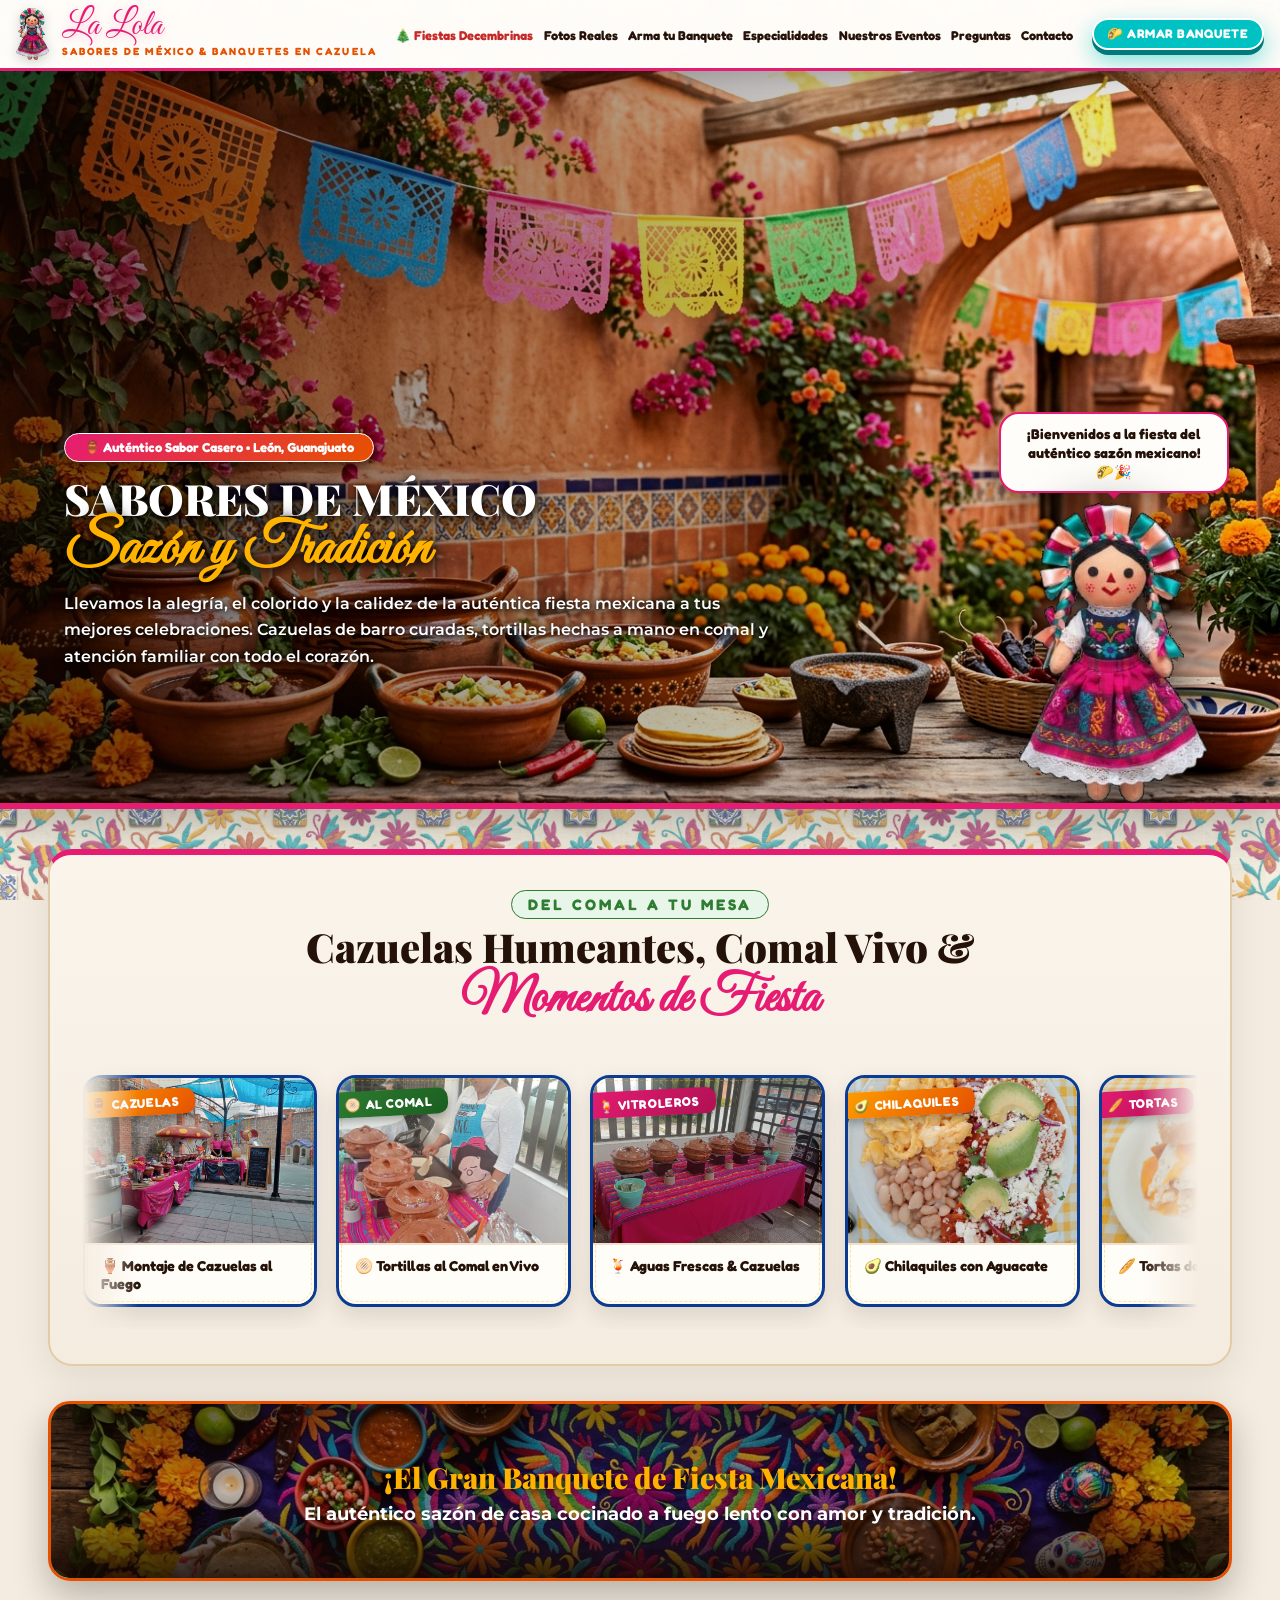
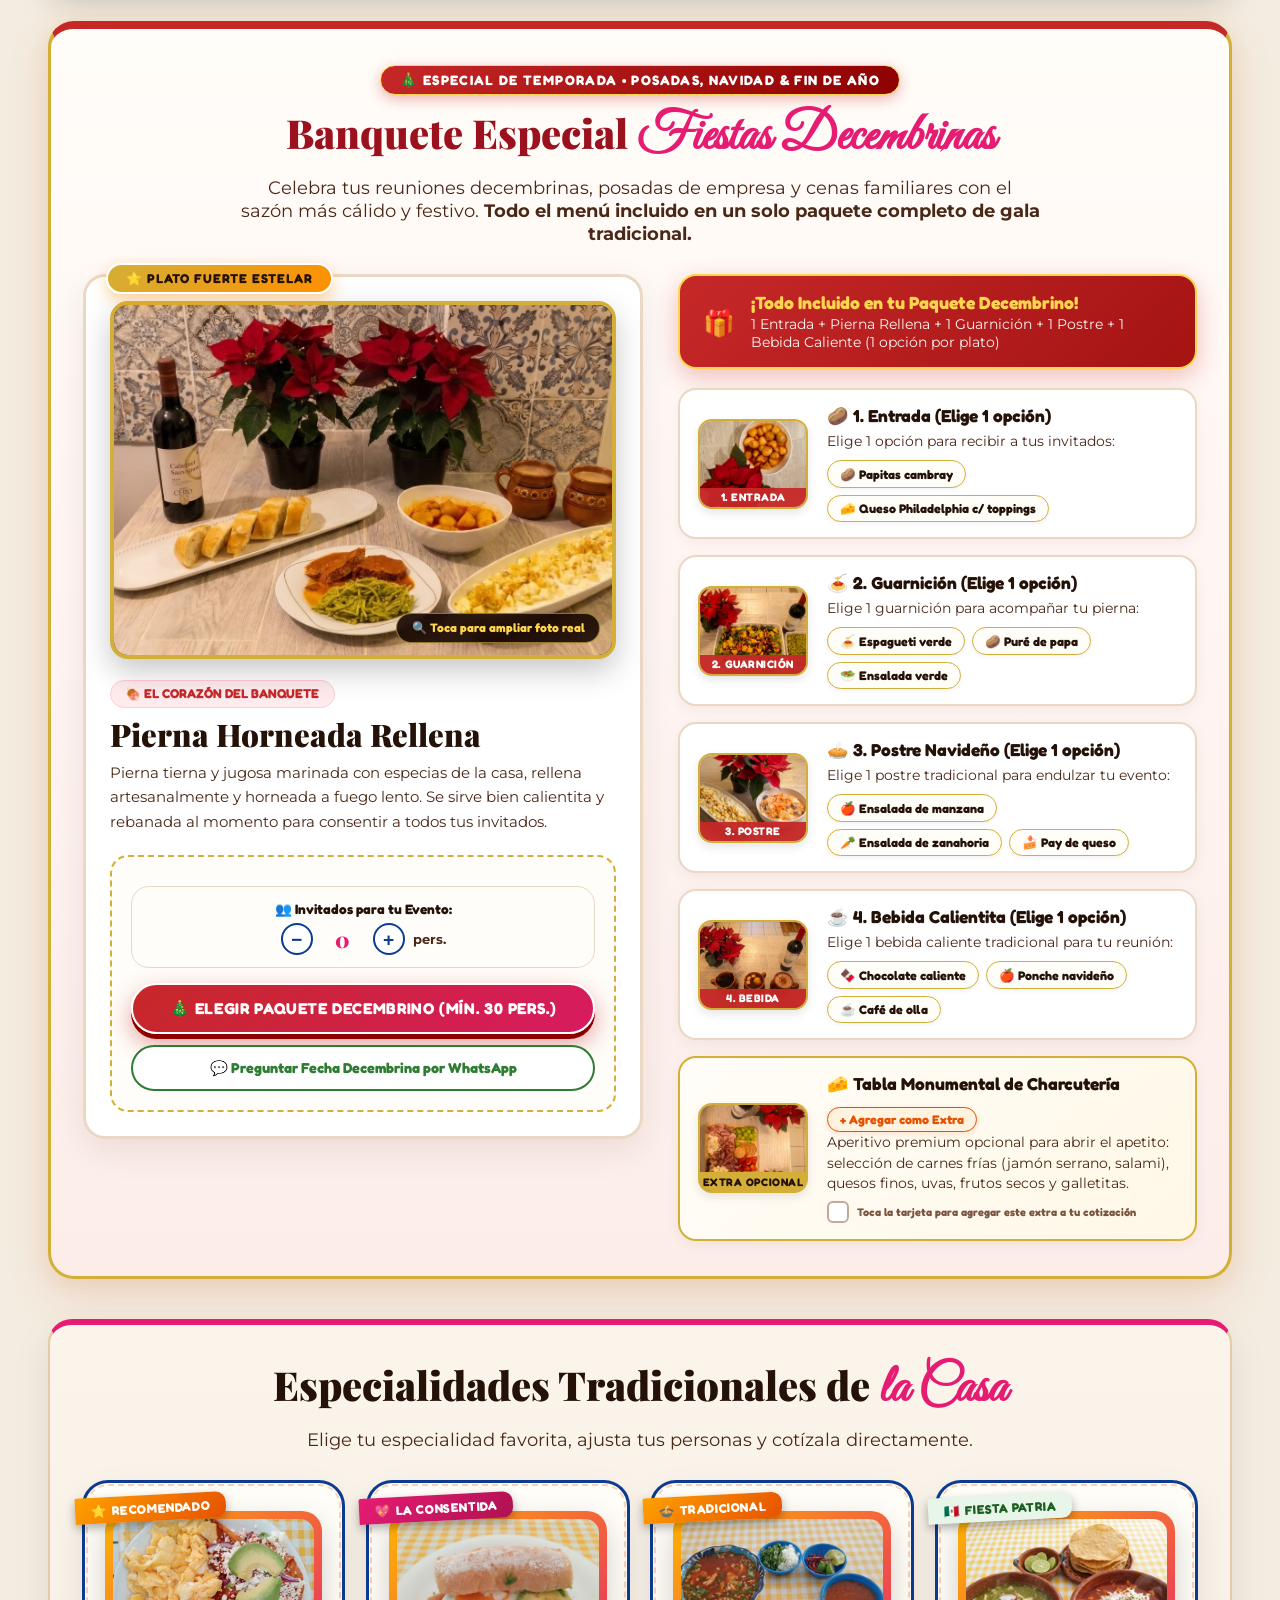
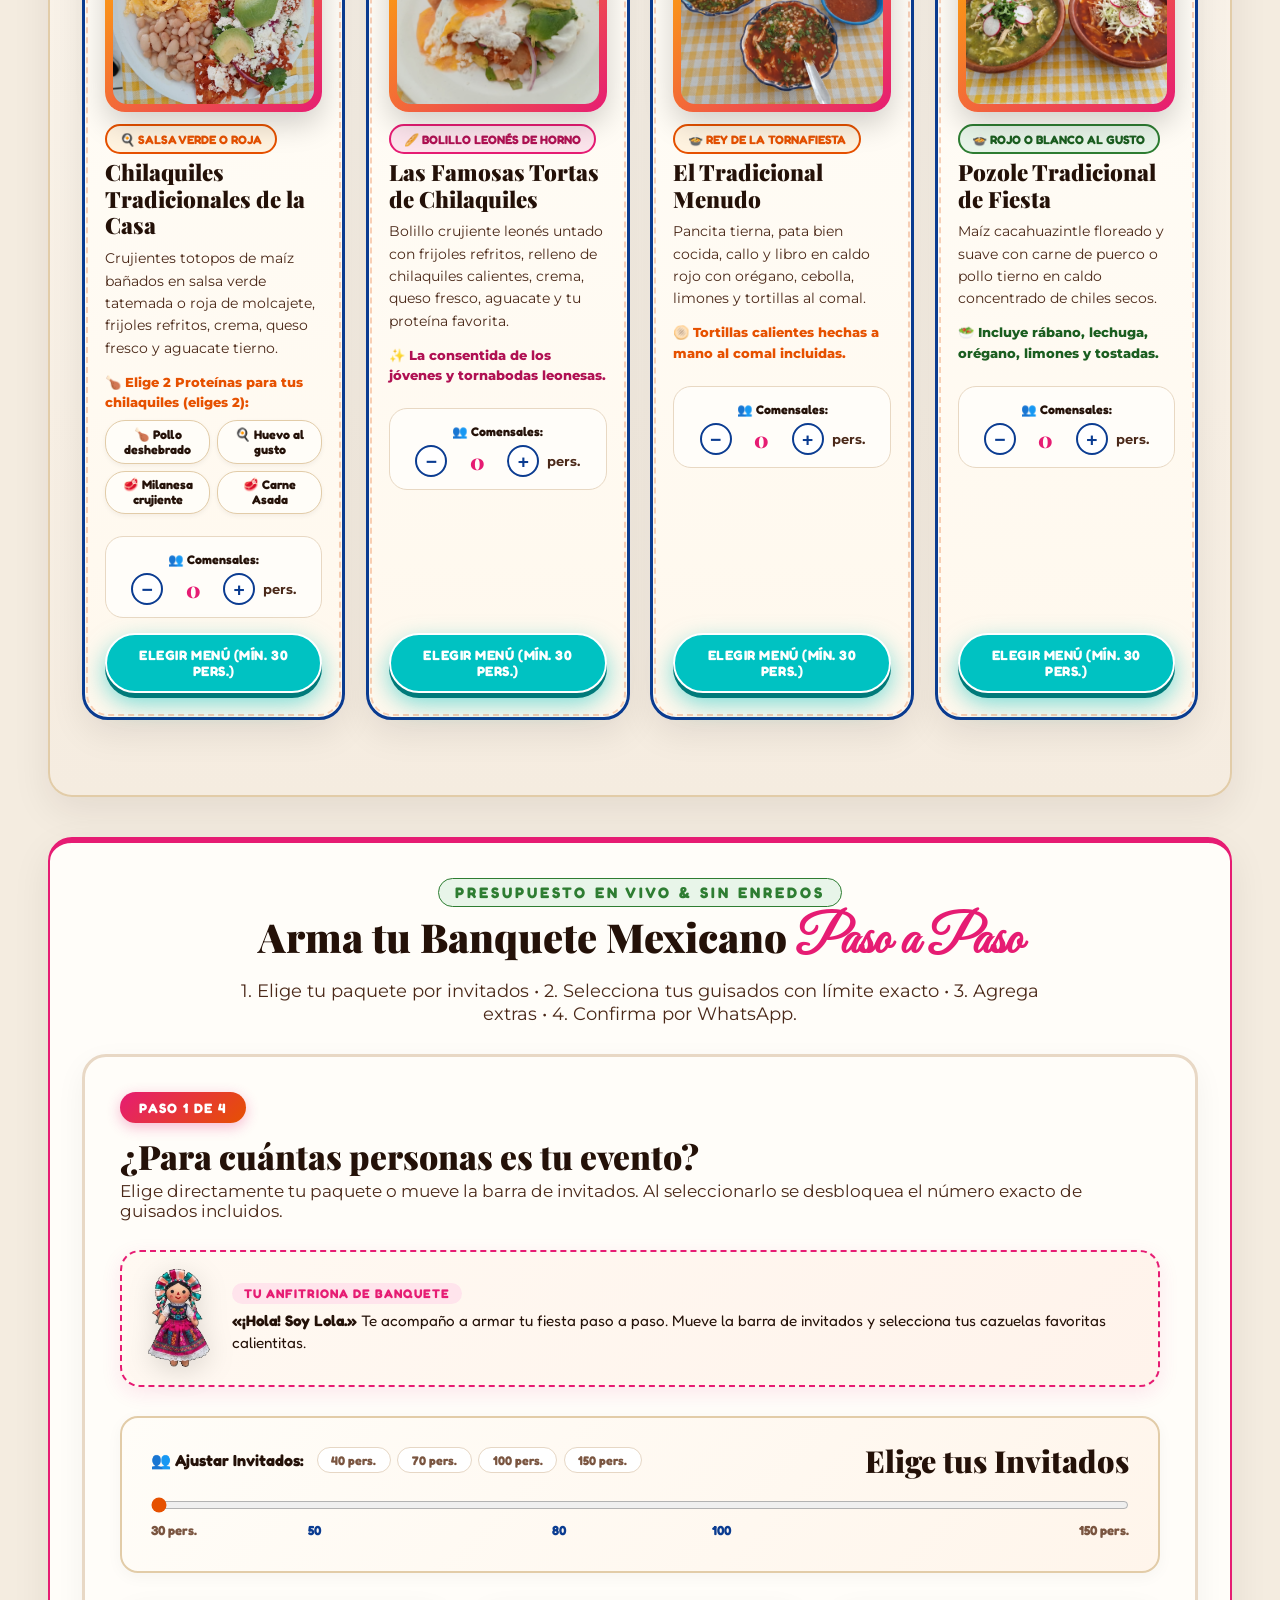
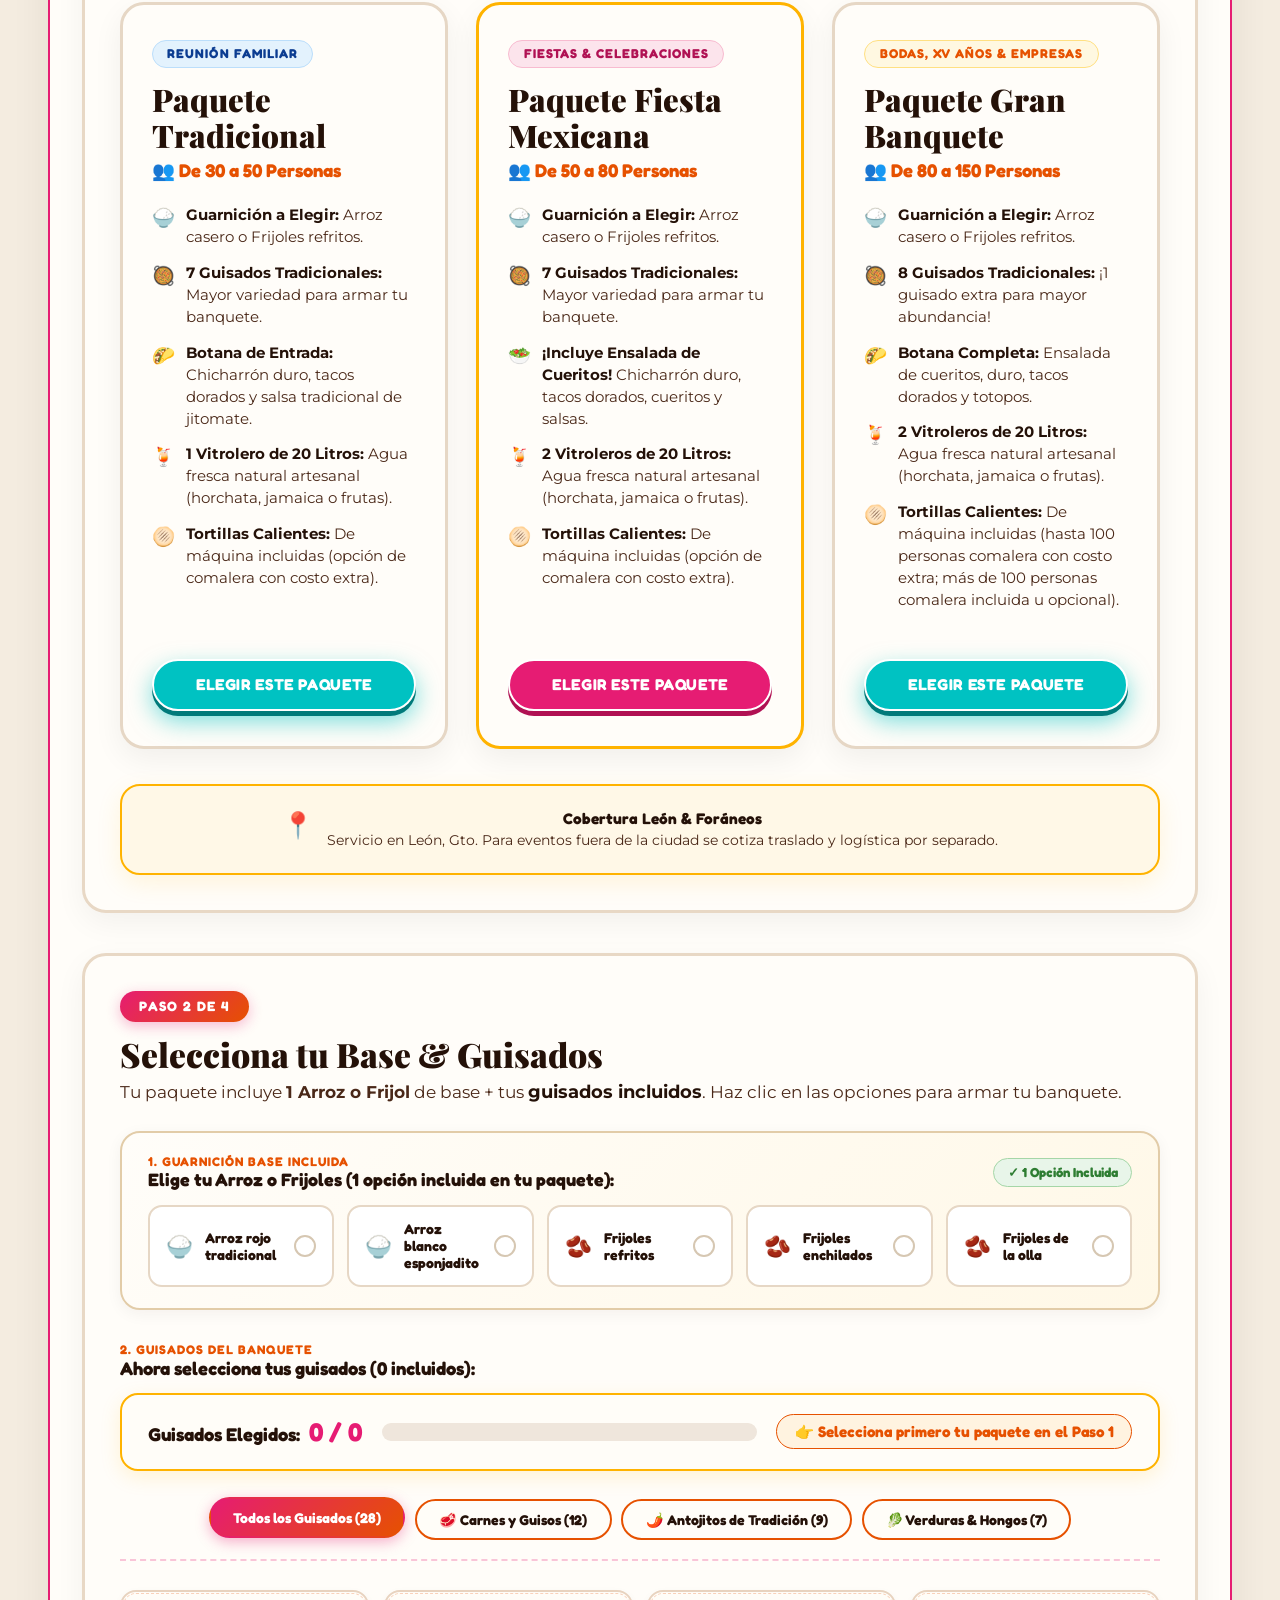
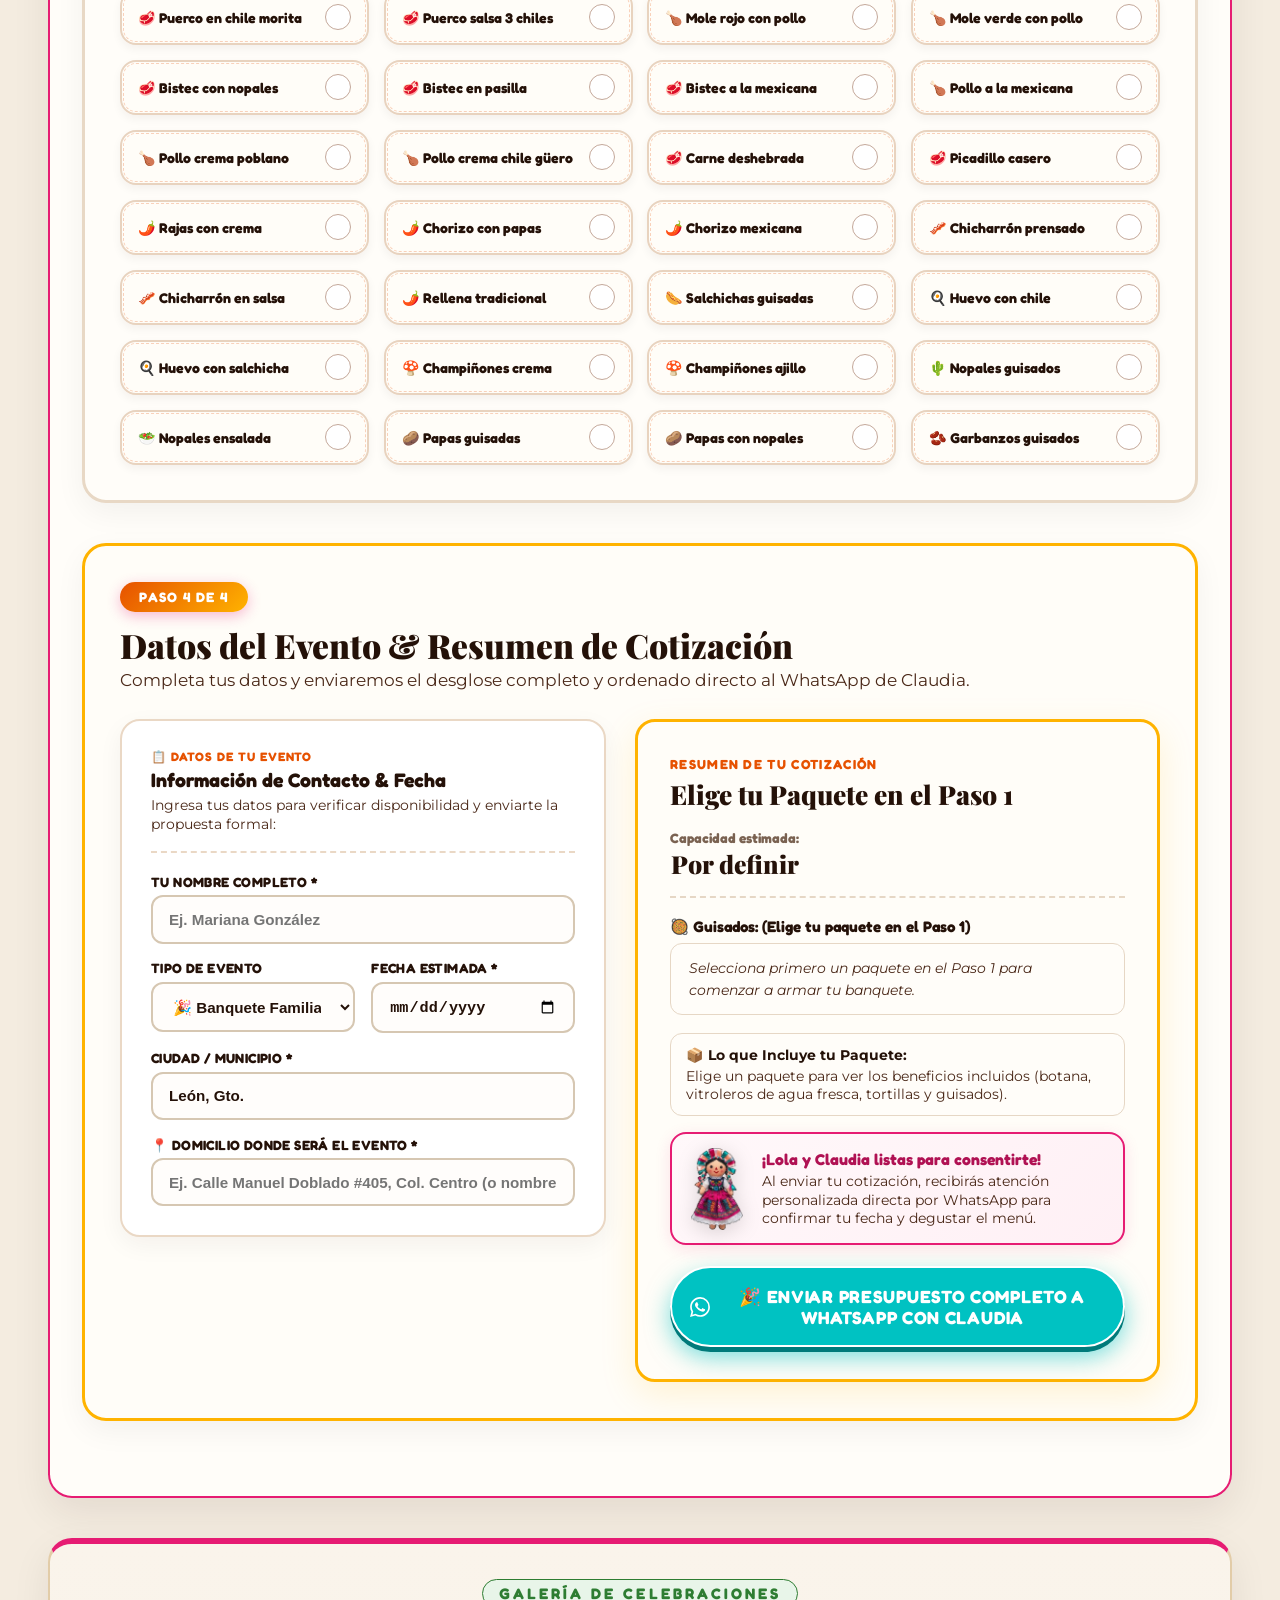
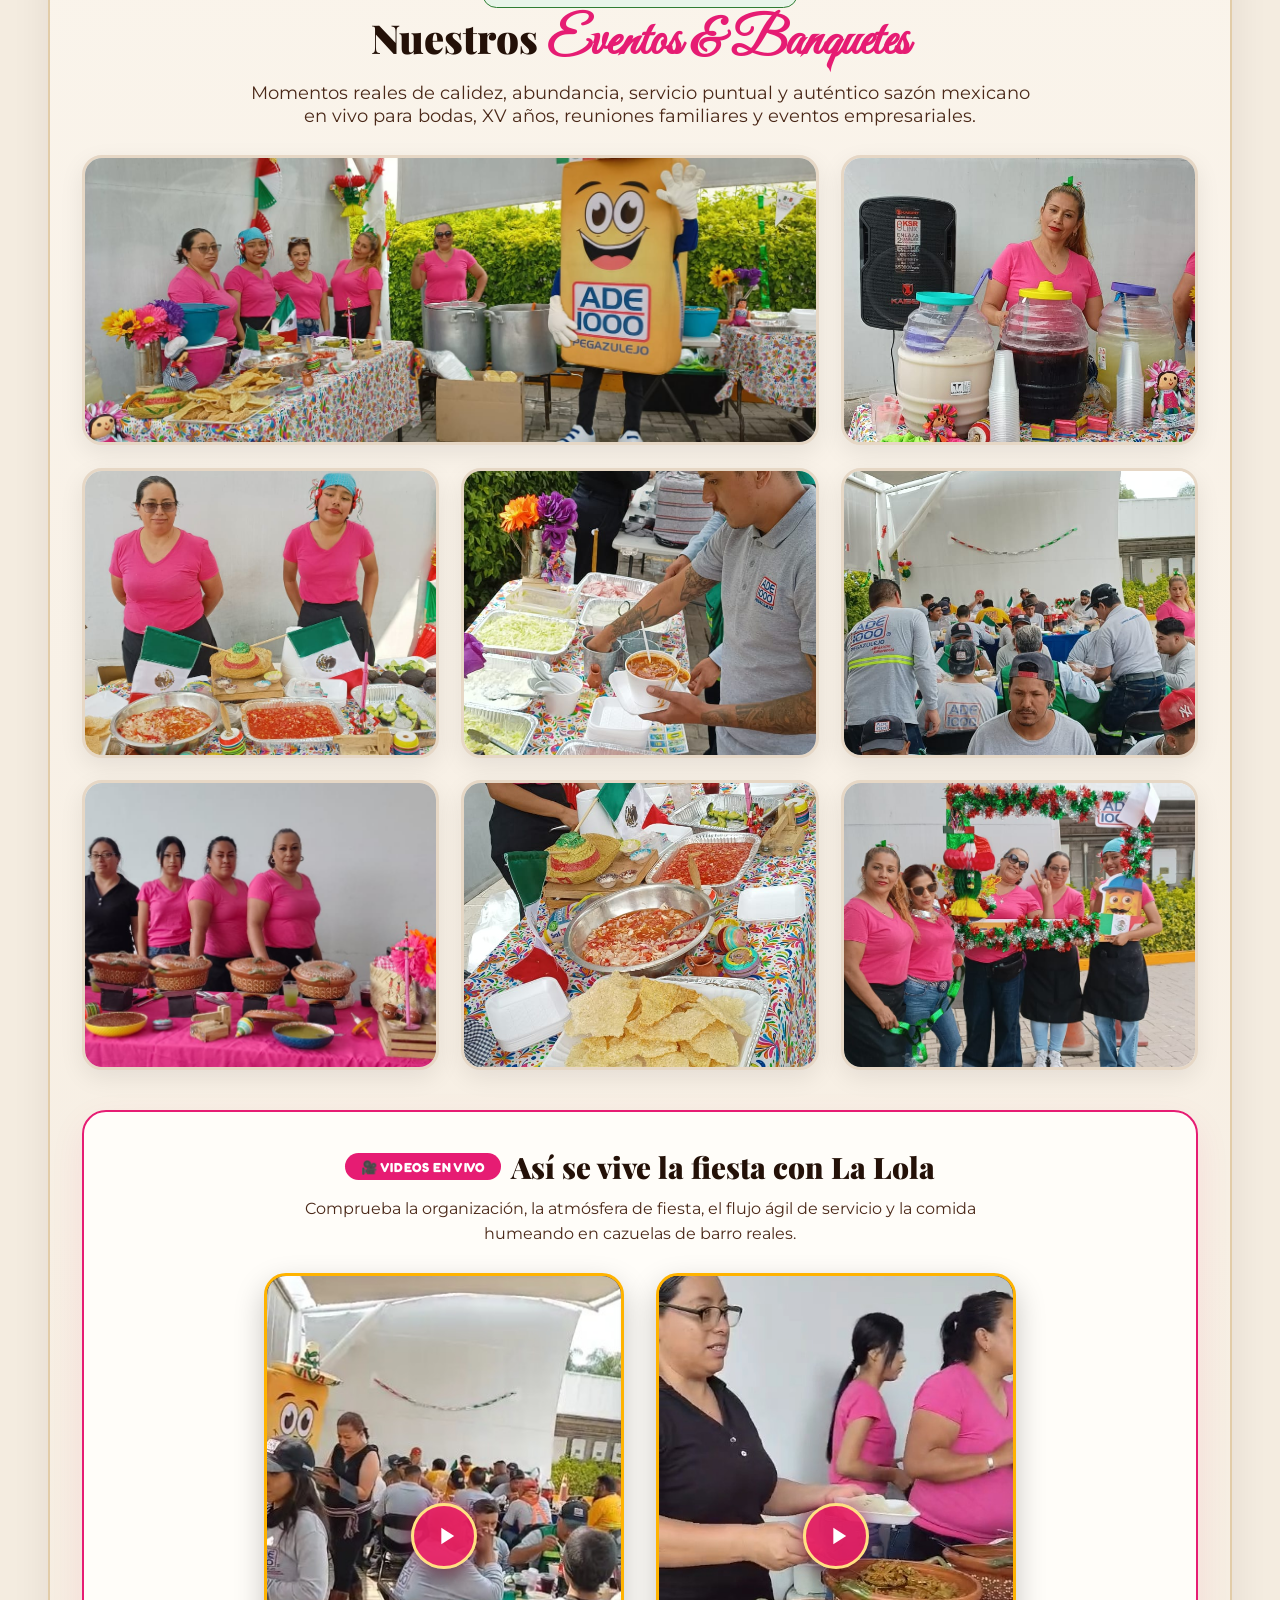
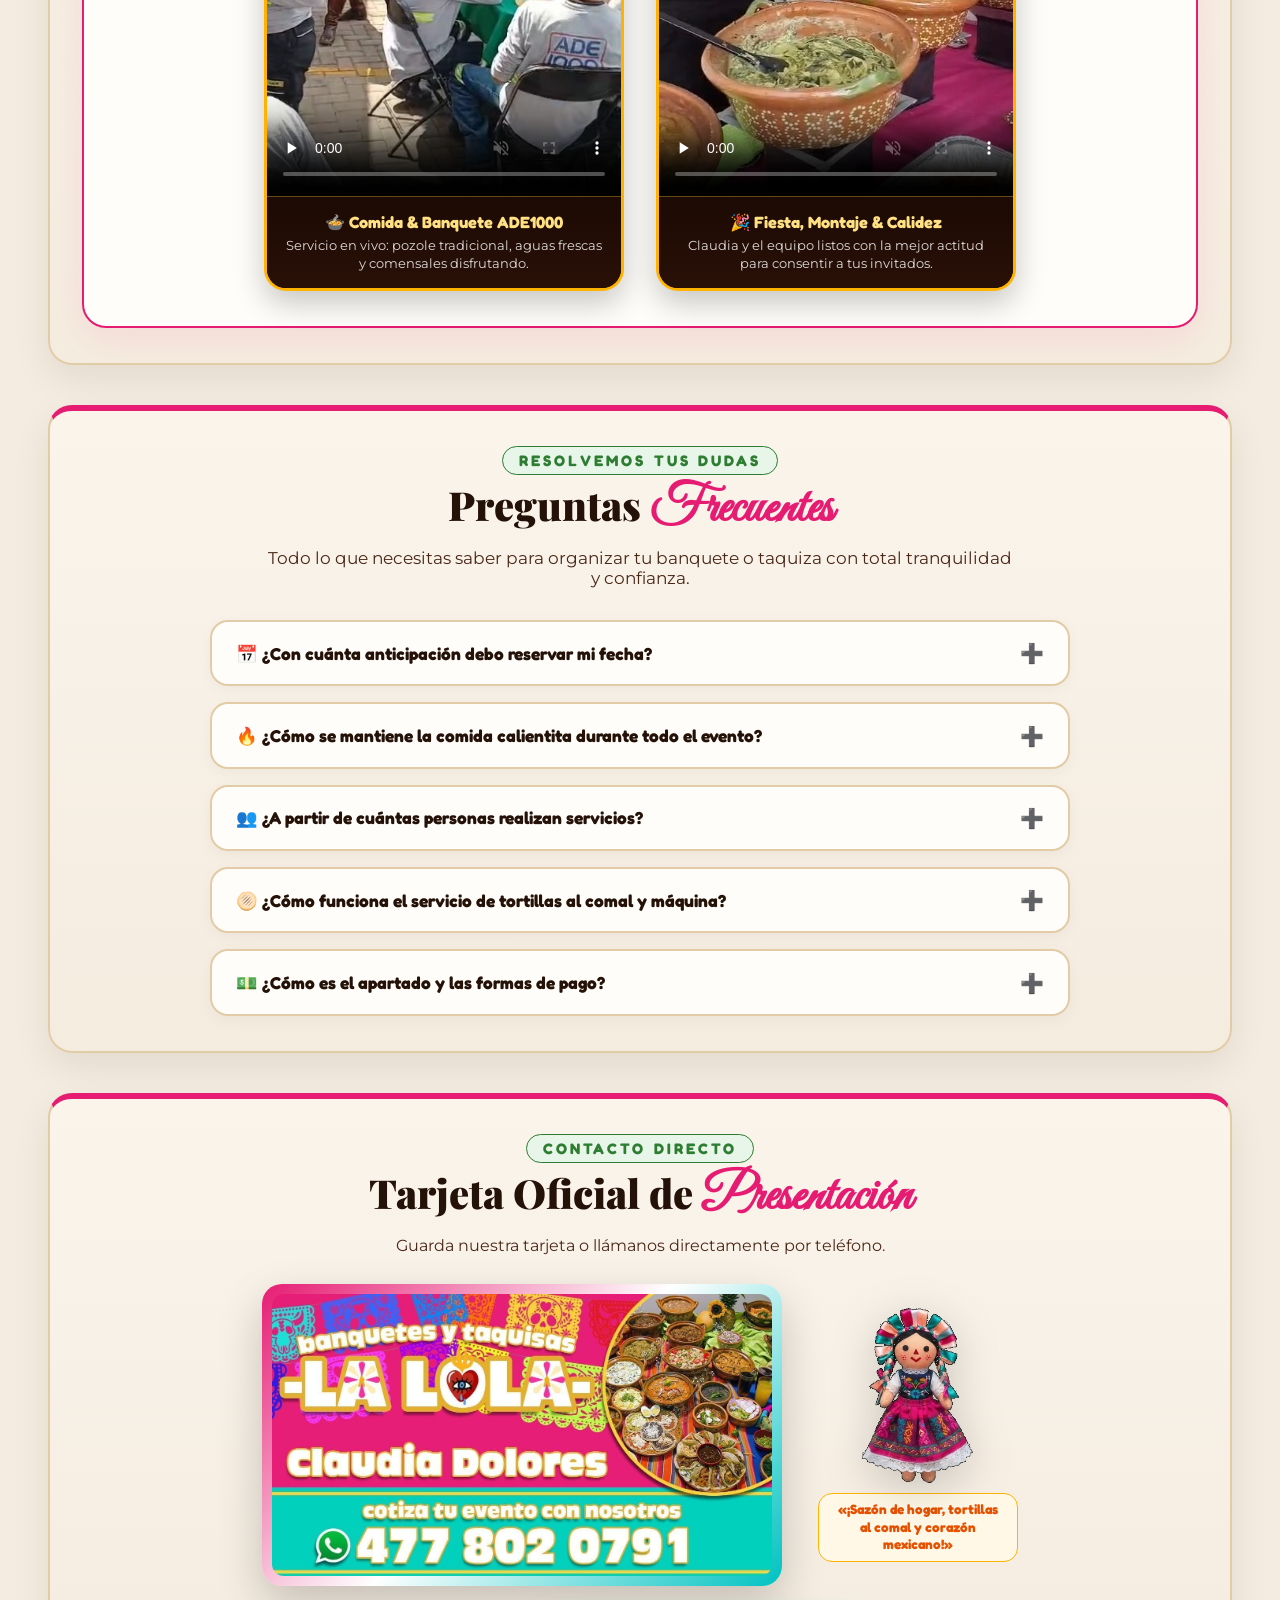
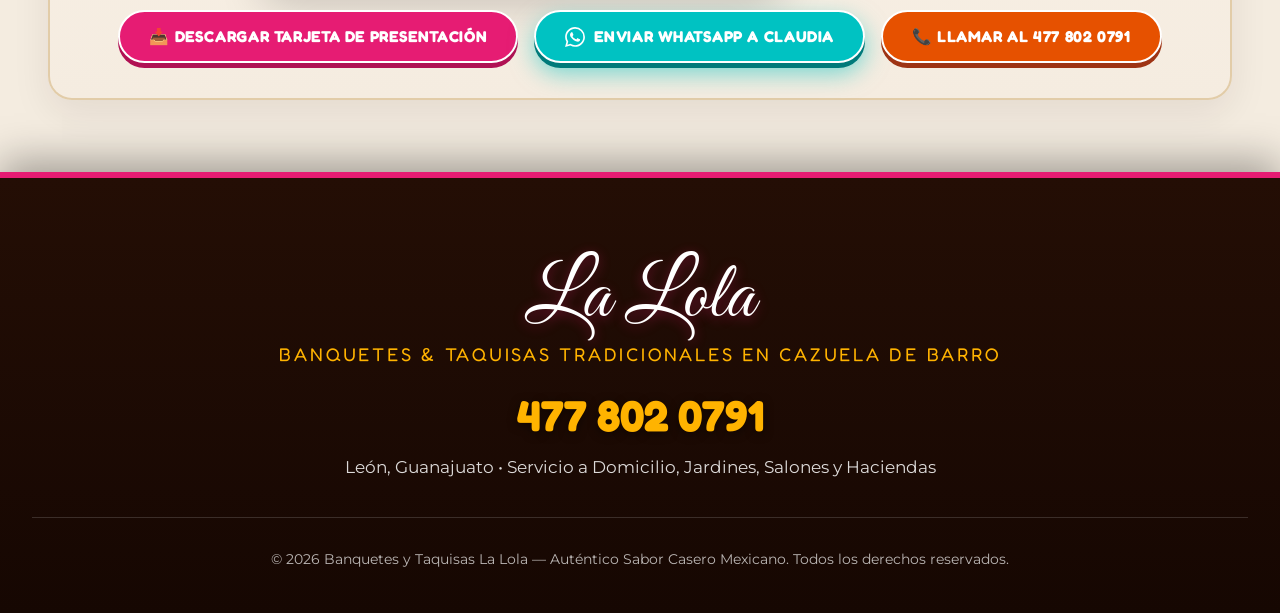
==== commit f57da703: "Corregir etiqueta style superior, boton header no-wrap, eliminar palabra masivo y redundancias en to" ====
--- a/index.html
+++ b/index.html
@@ -21,15 +21,50 @@
     <link href="https://fonts.googleapis.com/css2?family=Fredoka:wght@600;700;800&family=Great+Vibes&family=Montserrat:wght@500;600;700;800&family=Playfair+Display:ital,wght@0,700;0,900;1,700;1,900&display=block" rel="stylesheet">
     
     <!-- ANTI-FOUT: Evita 100% el brinco visual al recargar la página -->
+    <style>
         /* Header CTA button: No wrap, aligned */
-        .btn-header-quote {
-            padding: 0.65rem 1.35rem !important;
-            font-size: 0.88rem !important;
+        header .btn-header-quote {
             white-space: nowrap !important;
             flex-shrink: 0 !important;
             display: inline-flex !important;
             align-items: center !important;
+            justify-content: center !important;
             gap: 0.4rem !important;
+            padding: 0.6rem 1.15rem !important;
+            font-size: 0.85rem !important;
+            line-height: 1 !important;
+            min-width: max-content !important;
+        }
+        .nav-menu {
+            display: flex;
+            gap: 1.1rem !important;
+            list-style: none;
+            align-items: center;
+        }
+        .nav-link {
+            font-size: 0.9rem !important;
+            white-space: nowrap !important;
+        }
+        @media (min-width: 1025px) and (max-width: 1280px) {
+            header {
+                padding: 0.5rem 1rem !important;
+            }
+            .brand-name {
+                font-size: 2.2rem !important;
+            }
+            .brand-tag {
+                font-size: 0.65rem !important;
+            }
+            .nav-menu {
+                gap: 0.65rem !important;
+            }
+            .nav-link {
+                font-size: 0.8rem !important;
+            }
+            header .btn-header-quote {
+                padding: 0.5rem 0.85rem !important;
+                font-size: 0.78rem !important;
+            }
         }
         html.wf-loading body { opacity: 0 !important; visibility: hidden !important; }
         html.wf-active body { opacity: 1 !important; visibility: visible !important; transition: opacity 0.25s ease-in; }
@@ -3277,9 +3312,6 @@
                             <button type="button" class="protein-choice-pill" onclick="toggleChilaquilesProtein('Milanesa crujiente', this)">🥩 Milanesa crujiente</button>
                             <button type="button" class="protein-choice-pill" onclick="toggleChilaquilesProtein('Carne Asada', this)">🥩 Carne Asada</button>
                         </div>
-                        <p style="font-size: 0.78rem; font-weight: 700; color: var(--chocolate-suave); margin-bottom: 0.8rem;">
-                            🥖 Bolillo calientito incluido de cajón.
-                        </p>
                     </div>
 
                     <div class="specialty-guest-selector">
@@ -3544,7 +3576,7 @@
                                 </li>
                                 <li class="package-feature-item">
                                     <span class="package-feature-icon">🌮</span>
-                                    <div><strong>Botana Monumental Completa:</strong> Ensalada de cueritos, duro, tacos dorados y totopos.</div>
+                                    <div><strong>Botana Completa:</strong> Ensalada de cueritos, duro, tacos dorados y totopos.</div>
                                 </li>
                                 <li class="package-feature-item">
                                     <span class="package-feature-icon">🍹</span>
@@ -3552,7 +3584,7 @@
                                 </li>
                                 <li class="package-feature-item">
                                     <span class="package-feature-icon">🫓</span>
-                                    <div><strong>Tortillas Calientes:</strong> De máquina incluidas (hasta 100 personas comalera con costo extra; más de 100 personas comalera al comal incluida u opcional).</div>
+                                    <div><strong>Tortillas Calientes:</strong> De máquina incluidas (hasta 100 personas comalera con costo extra; más de 100 personas comalera incluida u opcional).</div>
                                 </li>
                             </ul>
                         </div>
@@ -3974,7 +4006,7 @@
                         </div>
                         <div class="video-card-caption">
                             <h4>🍲 Comida & Banquete ADE1000</h4>
-                            <p>Servicio masivo en vivo: pozole tradicional, aguas frescas y comensales disfrutando.</p>
+                            <p>Servicio en vivo: pozole tradicional, aguas frescas y comensales disfrutando.</p>
                         </div>
                     </div>
 
@@ -4200,7 +4232,7 @@
             '80+': {
                 title: 'Paquete Gran Banquete (80 a 150 personas)',
                 max: 8,
-                benefits: '8 guisados tradicionales (¡1 guisado más!), guarnición a elegir (arroz o frijoles), botana monumental completa, 2 vitroleros de 20L de agua fresca y tortillas calientes (hasta 100 personas comalera con costo extra; más de 100 personas comalera al comal incluida u opcional).',
+                benefits: '8 guisados tradicionales (¡1 guisado más!), guarnición a elegir (arroz o frijoles), botana completa (ensalada de cueritos, duro, tacos dorados y totopos), 2 vitroleros de 20L de agua fresca y tortillas calientes (hasta 100 personas comalera con costo extra; más de 100 personas comalera incluida u opcional).',
                 defaultGuests: 100
             }
         };
@@ -4799,7 +4831,7 @@
                             ? ('<br><span style="color: var(--cempasuchil-fuego); font-weight: 800;">🍗 2 Proteínas elegidas:</span> ' + window.selectedChilaquilesProteins.join(', '))
                             : '<br><span style="color: #D32F2F; font-weight: 800;">🍗 Proteínas: Faltan por elegir (Selecciona hasta 2 opciones arriba)</span>';
                         summaryList.innerHTML = '<div style="color: var(--rosa-mexicano); font-weight: 800; font-size: 1rem;">✨ ' + spec.name + '</div>' +
-                            '<p style="margin: 0.35rem 0 0 0; color: var(--chocolate-suave); font-size: 0.88rem;">Servicio completo e independiente para ' + spec.guests + ' personas (Mínimo 30 personas). Incluye salsas tatemadas, frijolitos refritos, crema, queso fresco, aguacate tierno y 🥖 <strong>bolillo calientito incluido de cajón</strong>.' + protText + '</p>';
+                            '<p style="margin: 0.35rem 0 0 0; color: var(--chocolate-suave); font-size: 0.88rem;">Servicio completo e independiente para ' + spec.guests + ' personas (Mínimo 30 personas). Incluye salsas tatemadas, frijolitos refritos, crema, queso fresco y aguacate tierno.' + protText + '</p>';
                     } else {
                         summaryList.innerHTML = '<div style="color: var(--rosa-mexicano); font-weight: 800; font-size: 1rem;">✨ ' + spec.name + '</div>' +
                             '<p style="margin: 0.35rem 0 0 0; color: var(--chocolate-suave); font-size: 0.88rem;">Servicio completo e independiente para ' + spec.guests + ' personas (Mínimo 30 personas). Incluye complementos, salsas y montaje en cazuela tradicional.</p>';
@@ -4939,7 +4971,6 @@
                         '👥 *Comensales:* ' + spec.guests + ' personas (Mínimo 30 pers.)\n' +
                         '🍽️ *Menú Independiente:* ' + spec.name + '\n' +
                         '🍗 *Proteínas Elegidas (2):* ' + protStr + '\n' +
-                        '🥖 *Pan:* Bolillo calientito incluido de cajón\n' +
                         '📅 *Fecha Estimada:* ' + (date || 'Por definir') + '\n' +
                         '📍 *Ciudad / Municipio:* ' + city + '\n' +
                         '🏠 *Domicilio del Evento:* ' + (address || 'Por confirmar') + '\n\n' +
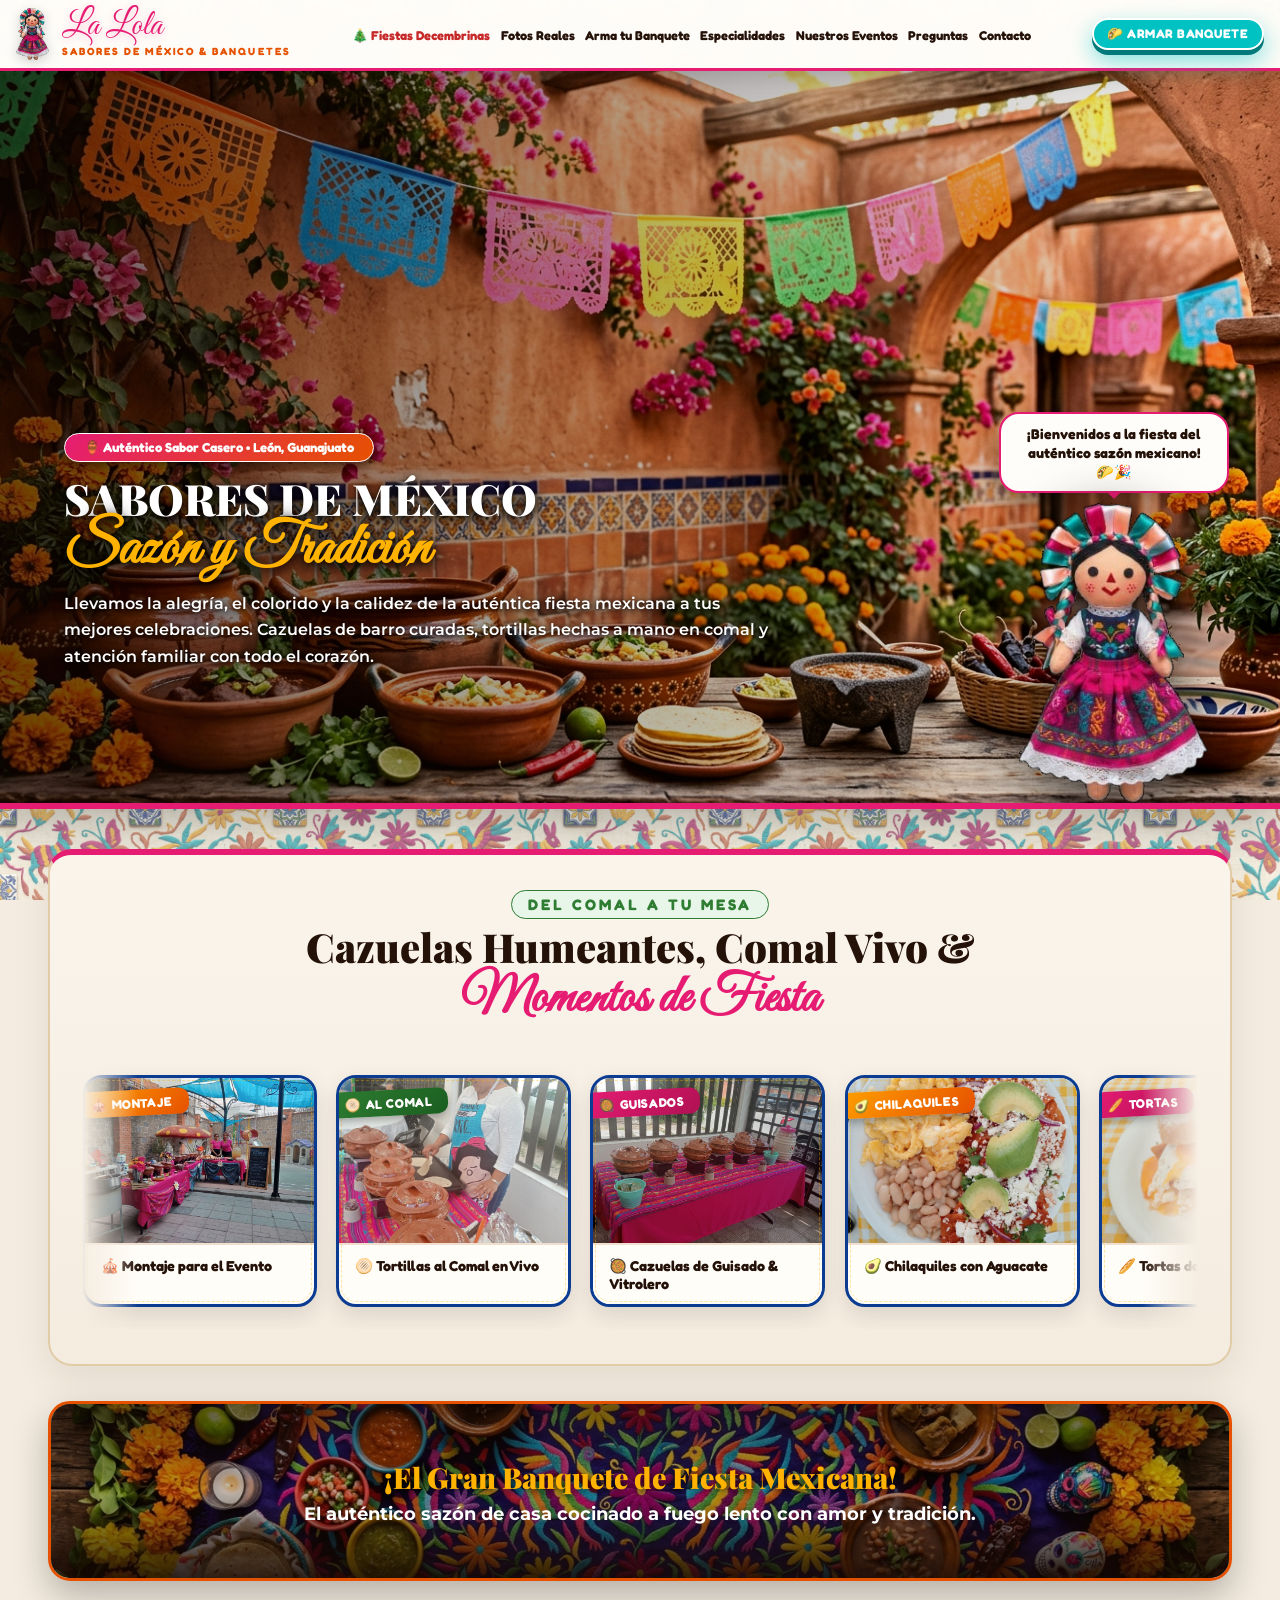
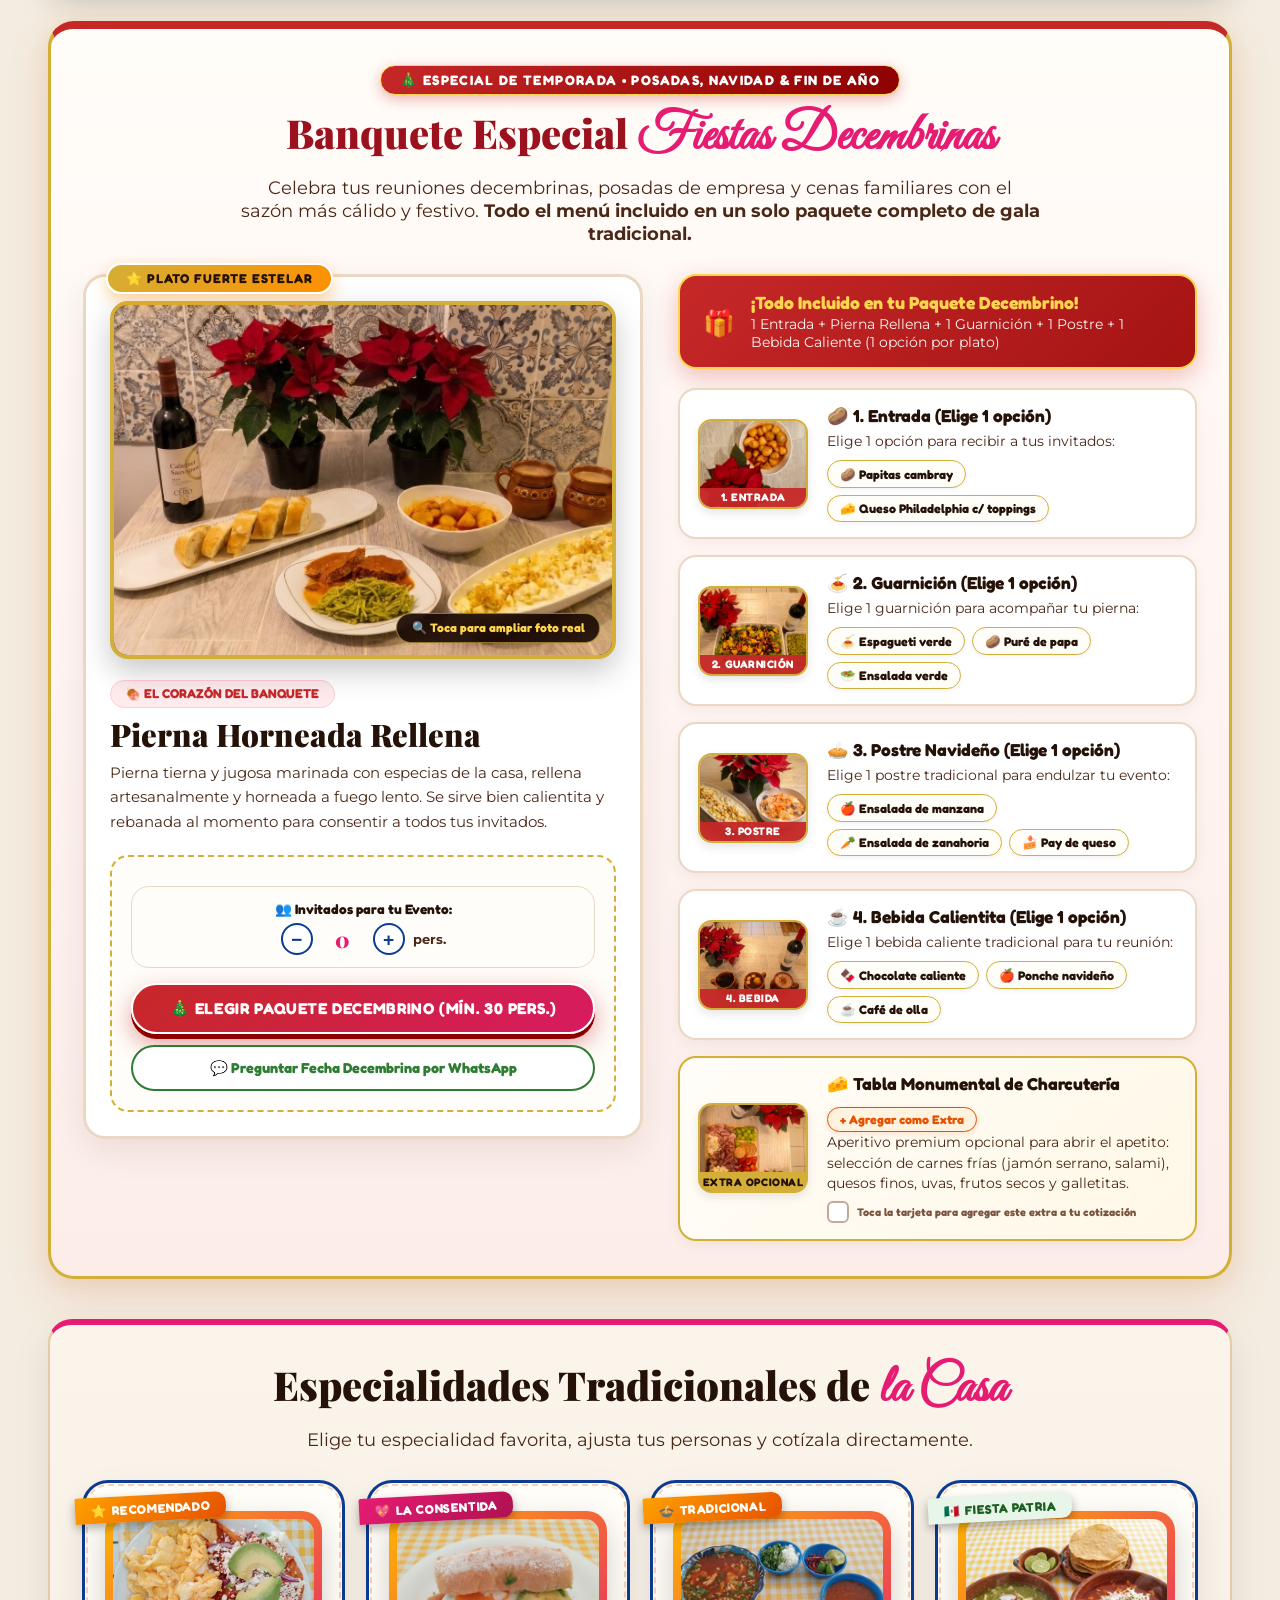
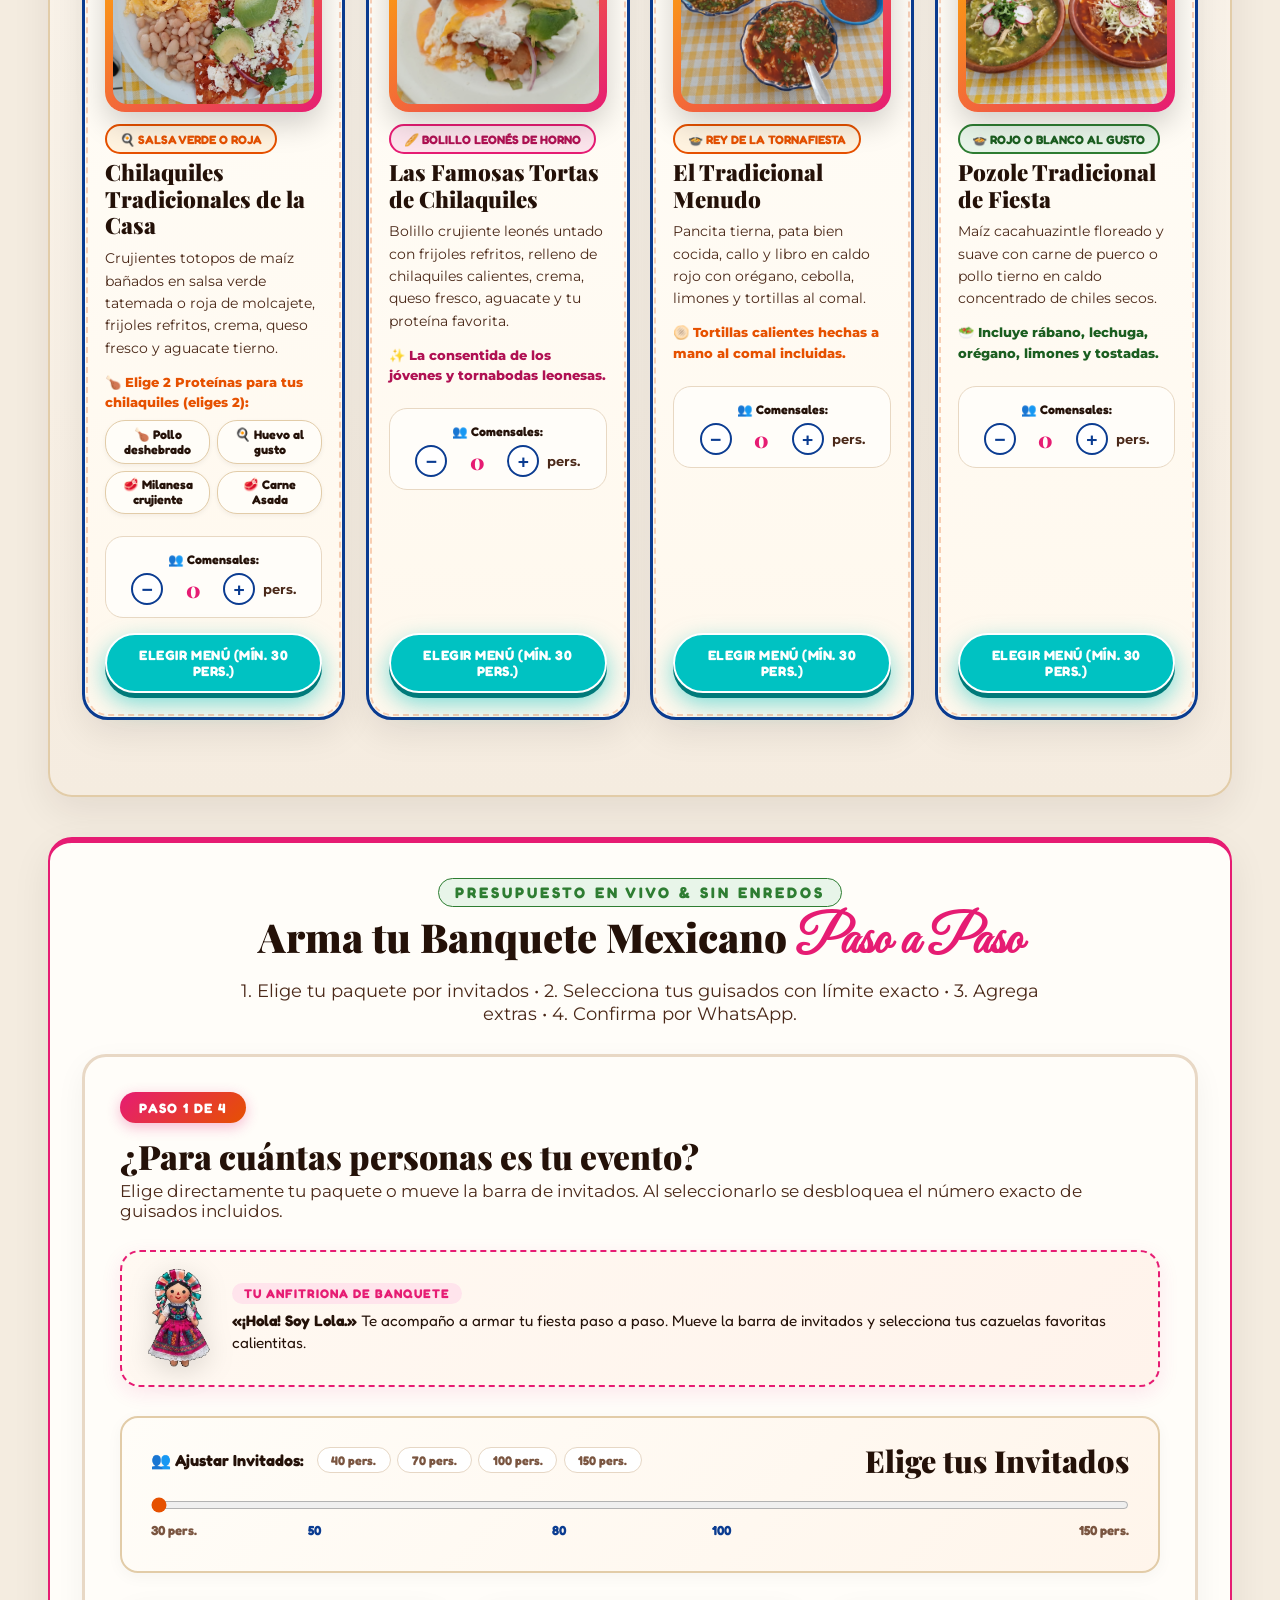
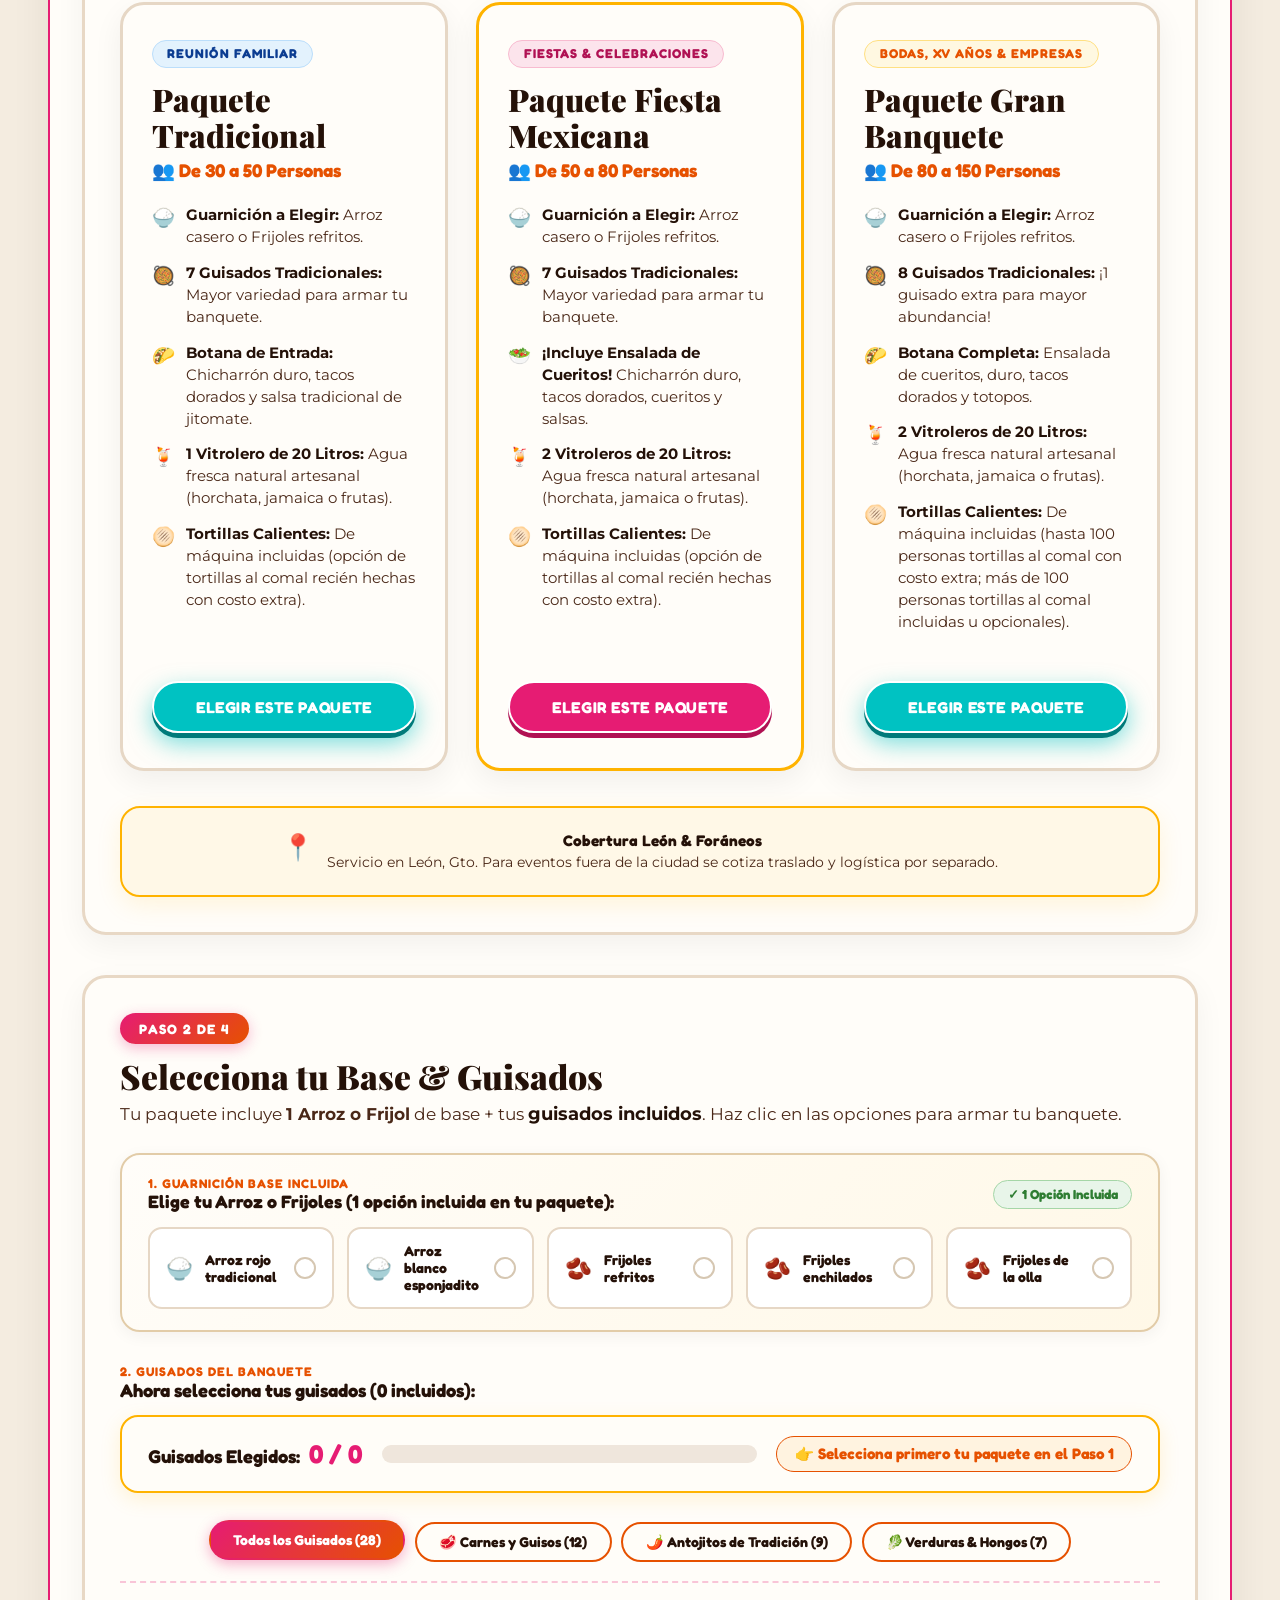
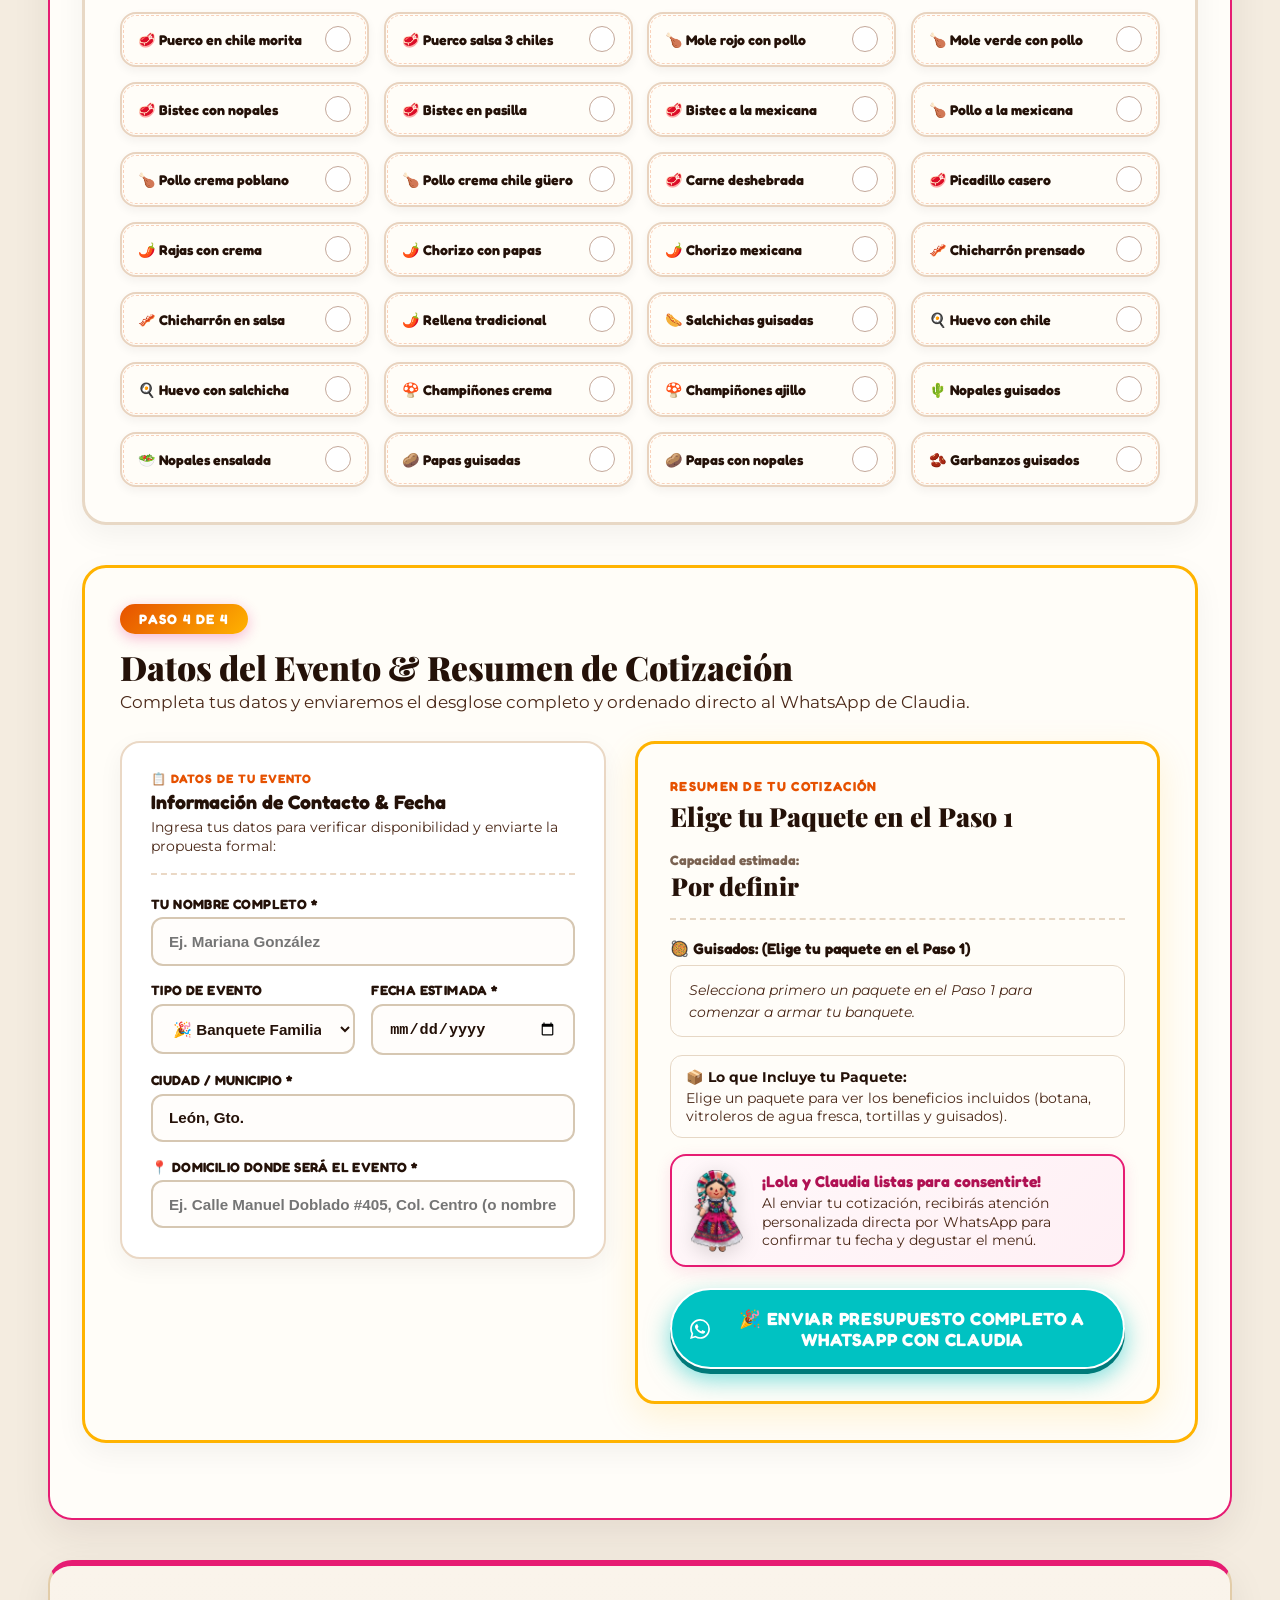
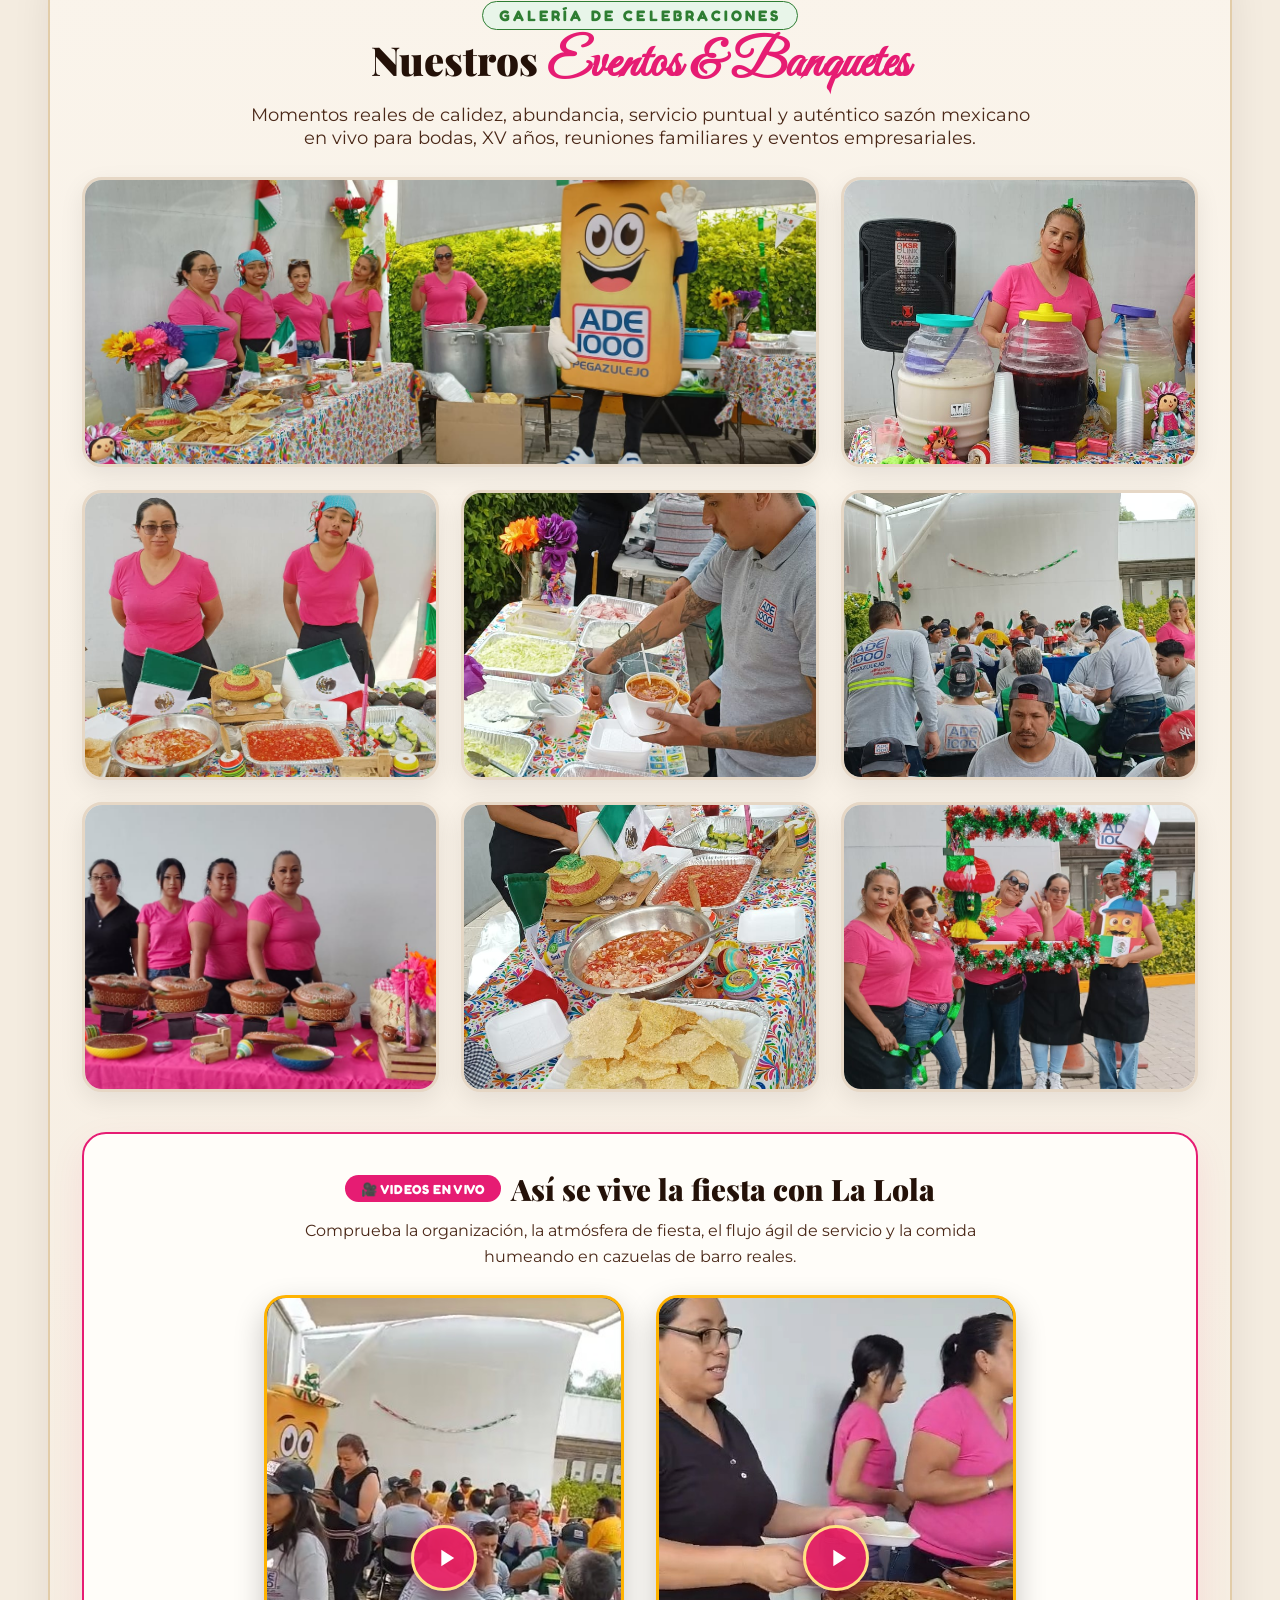
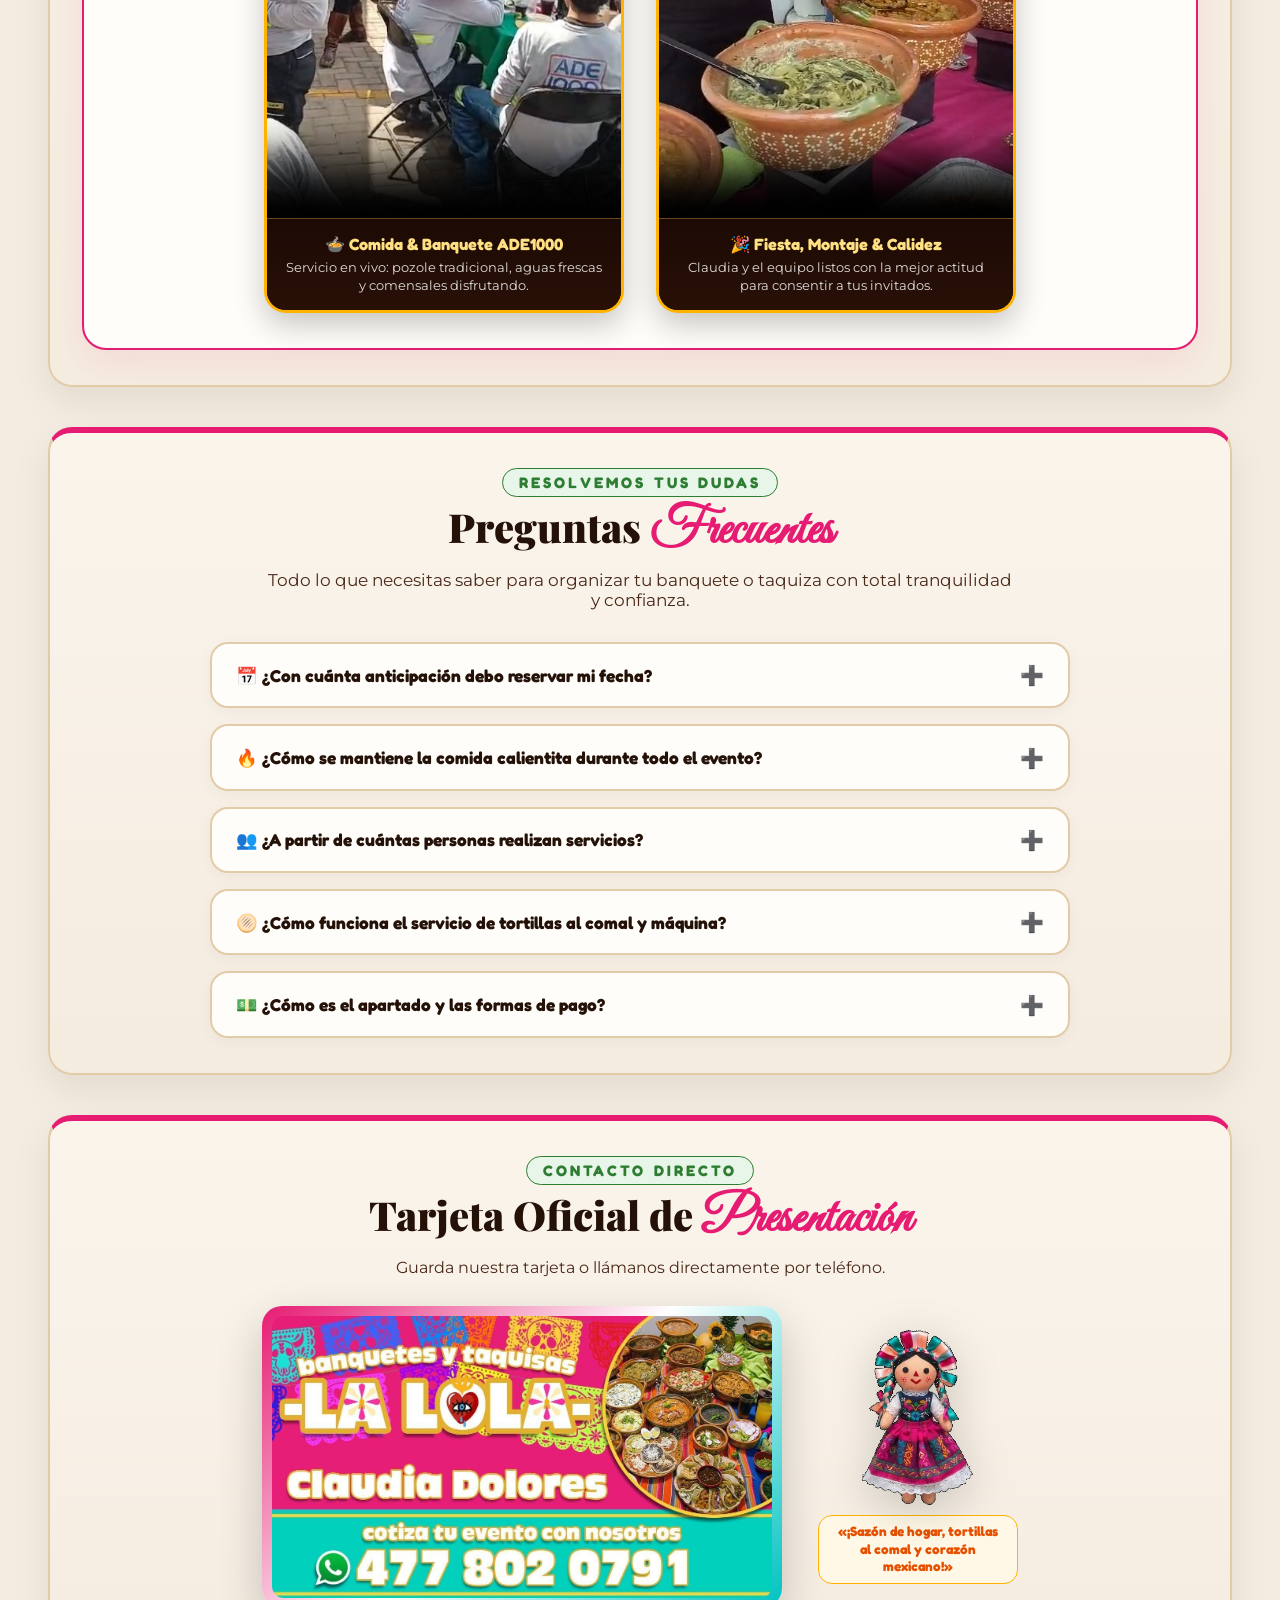
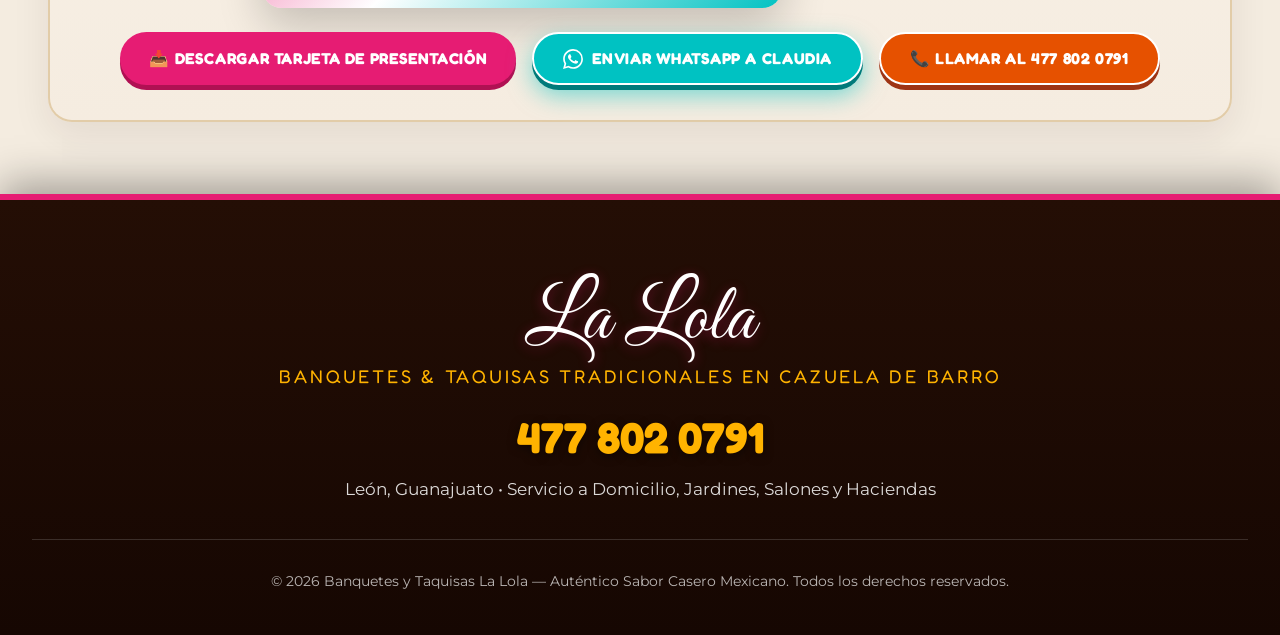
==== commit c49507d9: "Eliminar 'en cazuela' de cabecera, agregar menudo y pozole al carrusel, renombrar fotos de montaje y" ====
--- a/index.html
+++ b/index.html
@@ -2956,7 +2956,7 @@
             <img src="img/muneca_lola.png" alt="Muñequita La Lola" class="lola-doll-header">
             <div style="display: flex; flex-direction: column;">
                 <span class="brand-name">La Lola</span>
-                <span class="brand-tag">Sabores de México & Banquetes en Cazuela</span>
+                <span class="brand-tag">Sabores de México & Banquetes</span>
             </div>
         </a>
         <ul class="nav-menu">
@@ -3017,9 +3017,9 @@
                 <div class="marquee-track" id="marqueeTrack">
                     <!-- FOTO 1 -->
                     <div class="marquee-photo-card" onclick="openLightbox('FOTOS/WhatsApp Image 2026-08-19 at 11.18.10 (1).jpeg')">
-                        <span class="ribbon-market-tag amarillo">🏺 CAZUELAS</span>
-                        <img src="FOTOS/WhatsApp Image 2026-08-19 at 11.18.10 (1).jpeg" alt="Montaje de cazuelas de barro curadas" class="marquee-photo-img">
-                        <div class="marquee-photo-caption">🏺 Montaje de Cazuelas al Fuego</div>
+                        <span class="ribbon-market-tag amarillo">🎪 MONTAJE</span>
+                        <img src="FOTOS/WhatsApp Image 2026-08-19 at 11.18.10 (1).jpeg" alt="Montaje para el evento con cazuelas tradicionales" class="marquee-photo-img">
+                        <div class="marquee-photo-caption">🎪 Montaje para el Evento</div>
                     </div>
                     <!-- FOTO 2 -->
                     <div class="marquee-photo-card" onclick="openLightbox('FOTOS/WhatsApp Image 2026-08-19 at 11.18.05.jpeg')">
@@ -3029,9 +3029,9 @@
                     </div>
                     <!-- FOTO 3 -->
                     <div class="marquee-photo-card" onclick="openLightbox('FOTOS/WhatsApp Image 2026-08-19 at 11.18.04.jpeg')">
-                        <span class="ribbon-market-tag rosa">🍹 VITROLEROS</span>
-                        <img src="FOTOS/WhatsApp Image 2026-08-19 at 11.18.04.jpeg" alt="Vitroleros y cazuelas calientes" class="marquee-photo-img">
-                        <div class="marquee-photo-caption">🍹 Aguas Frescas & Cazuelas</div>
+                        <span class="ribbon-market-tag rosa">🥘 GUISADOS</span>
+                        <img src="FOTOS/WhatsApp Image 2026-08-19 at 11.18.04.jpeg" alt="Cazuelas con guisados calientes y vitrolero" class="marquee-photo-img">
+                        <div class="marquee-photo-caption">🥘 Cazuelas de Guisado & Vitrolero</div>
                     </div>
                     <!-- FOTO 4 -->
                     <div class="marquee-photo-card" onclick="openLightbox('FOTOS/WhatsApp Image 2026-08-19 at 11.18.05 (2).jpeg')">
@@ -3045,19 +3045,31 @@
                         <img src="FOTOS/WhatsApp Image 2026-08-19 at 11.18.06 (1).jpeg" alt="Tortas de chilaquiles con huevo" class="marquee-photo-img">
                         <div class="marquee-photo-caption">🥖 Tortas de Chilaquiles</div>
                     </div>
+                    <!-- FOTO 6: MENUDO -->
+                    <div class="marquee-photo-card" onclick="openLightbox('FOTOS/7.jpg')">
+                        <span class="ribbon-market-tag amarillo">🍲 MENUDO</span>
+                        <img src="FOTOS/7.jpg" alt="El Tradicional Menudo" class="marquee-photo-img">
+                        <div class="marquee-photo-caption">🍲 El Tradicional Menudo</div>
+                    </div>
+                    <!-- FOTO 7: POZOLE -->
+                    <div class="marquee-photo-card" onclick="openLightbox('FOTOS/10.jpg')">
+                        <span class="ribbon-market-tag verde">🥣 POZOLE</span>
+                        <img src="FOTOS/10.jpg" alt="Pozole Tradicional de Fiesta" class="marquee-photo-img">
+                        <div class="marquee-photo-caption">🥣 Pozole Tradicional</div>
+                    </div>
                     <!-- FOTO 8 -->
                     <div class="marquee-photo-card" onclick="openLightbox('FOTOS/WhatsApp Image 2026-08-19 at 11.28.12.jpeg')">
                         <span class="ribbon-market-tag verde">👨‍👩‍👧‍👦 FAMILIAS</span>
                         <img src="FOTOS/WhatsApp Image 2026-08-19 at 11.28.12.jpeg" alt="Invitados disfrutando del banquete" class="marquee-photo-img">
                         <div class="marquee-photo-caption">👨‍👩‍👧‍👦 Familias Felices & Satisfechas</div>
                     </div>
-                    <!-- FOTO 12: GRAN BANQUETE Y BOTARGA -->
+                    <!-- FOTO 9: GRAN BANQUETE Y BOTARGA -->
                     <div class="marquee-photo-card" onclick="openLightbox('FOTOS/ADE1000/ade1000_equipo_botarga.jpg')">
                         <span class="ribbon-market-tag azul" style="background: var(--talavera-azul); color: #FFF;">🎉 EVENTOS</span>
                         <img src="FOTOS/ADE1000/ade1000_equipo_botarga.jpg" alt="Celebración y banquete en vivo" class="marquee-photo-img">
                         <div class="marquee-photo-caption">🎉 Fiesta & Banquete en Vivo</div>
                     </div>
-                    <!-- FOTO 13: ADE 1000 BOTANA Y CUERITOS -->
+                    <!-- FOTO 10: ADE 1000 BOTANA Y CUERITOS -->
                     <div class="marquee-photo-card" onclick="openLightbox('FOTOS/ADE1000/ade1000_botana_cueritos_duros.jpg')">
                         <span class="ribbon-market-tag rosa">🌮 BOTANA</span>
                         <img src="FOTOS/ADE1000/ade1000_botana_cueritos_duros.jpg" alt="Ensalada de cueritos y botana tradicional" class="marquee-photo-img">
@@ -3066,9 +3078,9 @@
 
                     <!-- DUPLICADO PARA BUCLE INFINITO CONTINUO -->
                     <div class="marquee-photo-card" onclick="openLightbox('FOTOS/WhatsApp Image 2026-08-19 at 11.18.10 (1).jpeg')">
-                        <span class="ribbon-market-tag amarillo">🏺 CAZUELAS</span>
-                        <img src="FOTOS/WhatsApp Image 2026-08-19 at 11.18.10 (1).jpeg" alt="Montaje de cazuelas de barro curadas" class="marquee-photo-img">
-                        <div class="marquee-photo-caption">🏺 Montaje de Cazuelas al Fuego</div>
+                        <span class="ribbon-market-tag amarillo">🎪 MONTAJE</span>
+                        <img src="FOTOS/WhatsApp Image 2026-08-19 at 11.18.10 (1).jpeg" alt="Montaje para el evento con cazuelas tradicionales" class="marquee-photo-img">
+                        <div class="marquee-photo-caption">🎪 Montaje para el Evento</div>
                     </div>
                     <div class="marquee-photo-card" onclick="openLightbox('FOTOS/WhatsApp Image 2026-08-19 at 11.18.05.jpeg')">
                         <span class="ribbon-market-tag verde">🫓 AL COMAL</span>
@@ -3076,9 +3088,9 @@
                         <div class="marquee-photo-caption">🫓 Tortillas al Comal en Vivo</div>
                     </div>
                     <div class="marquee-photo-card" onclick="openLightbox('FOTOS/WhatsApp Image 2026-08-19 at 11.18.04.jpeg')">
-                        <span class="ribbon-market-tag rosa">🍹 VITROLEROS</span>
-                        <img src="FOTOS/WhatsApp Image 2026-08-19 at 11.18.04.jpeg" alt="Vitroleros y cazuelas calientes" class="marquee-photo-img">
-                        <div class="marquee-photo-caption">🍹 Aguas Frescas & Cazuelas</div>
+                        <span class="ribbon-market-tag rosa">🥘 GUISADOS</span>
+                        <img src="FOTOS/WhatsApp Image 2026-08-19 at 11.18.04.jpeg" alt="Cazuelas con guisados calientes y vitrolero" class="marquee-photo-img">
+                        <div class="marquee-photo-caption">🥘 Cazuelas de Guisado & Vitrolero</div>
                     </div>
                     <div class="marquee-photo-card" onclick="openLightbox('FOTOS/WhatsApp Image 2026-08-19 at 11.18.05 (2).jpeg')">
                         <span class="ribbon-market-tag amarillo">🥑 CHILAQUILES</span>
@@ -3090,18 +3102,26 @@
                         <img src="FOTOS/WhatsApp Image 2026-08-19 at 11.18.06 (1).jpeg" alt="Tortas de chilaquiles con huevo" class="marquee-photo-img">
                         <div class="marquee-photo-caption">🥖 Tortas de Chilaquiles</div>
                     </div>
+                    <div class="marquee-photo-card" onclick="openLightbox('FOTOS/7.jpg')">
+                        <span class="ribbon-market-tag amarillo">🍲 MENUDO</span>
+                        <img src="FOTOS/7.jpg" alt="El Tradicional Menudo" class="marquee-photo-img">
+                        <div class="marquee-photo-caption">🍲 El Tradicional Menudo</div>
+                    </div>
+                    <div class="marquee-photo-card" onclick="openLightbox('FOTOS/10.jpg')">
+                        <span class="ribbon-market-tag verde">🥣 POZOLE</span>
+                        <img src="FOTOS/10.jpg" alt="Pozole Tradicional de Fiesta" class="marquee-photo-img">
+                        <div class="marquee-photo-caption">🥣 Pozole Tradicional</div>
+                    </div>
                     <div class="marquee-photo-card" onclick="openLightbox('FOTOS/WhatsApp Image 2026-08-19 at 11.28.12.jpeg')">
                         <span class="ribbon-market-tag verde">👨‍👩‍👧‍👦 FAMILIAS</span>
                         <img src="FOTOS/WhatsApp Image 2026-08-19 at 11.28.12.jpeg" alt="Invitados disfrutando del banquete" class="marquee-photo-img">
                         <div class="marquee-photo-caption">👨‍👩‍👧‍👦 Familias Felices & Satisfechas</div>
                     </div>
-                    <!-- DUPLICADO FOTO 12: GRAN BANQUETE Y BOTARGA -->
                     <div class="marquee-photo-card" onclick="openLightbox('FOTOS/ADE1000/ade1000_equipo_botarga.jpg')">
                         <span class="ribbon-market-tag azul" style="background: var(--talavera-azul); color: #FFF;">🎉 EVENTOS</span>
                         <img src="FOTOS/ADE1000/ade1000_equipo_botarga.jpg" alt="Celebración y banquete en vivo" class="marquee-photo-img">
                         <div class="marquee-photo-caption">🎉 Fiesta & Banquete en Vivo</div>
                     </div>
-                    <!-- DUPLICADO FOTO 13: ADE 1000 BOTANA Y CUERITOS -->
                     <div class="marquee-photo-card" onclick="openLightbox('FOTOS/ADE1000/ade1000_botana_cueritos_duros.jpg')">
                         <span class="ribbon-market-tag rosa">🌮 BOTANA</span>
                         <img src="FOTOS/ADE1000/ade1000_botana_cueritos_duros.jpg" alt="Ensalada de cueritos y botana tradicional" class="marquee-photo-img">
@@ -3512,7 +3532,7 @@
                                 </li>
                                 <li class="package-feature-item">
                                     <span class="package-feature-icon">🫓</span>
-                                    <div><strong>Tortillas Calientes:</strong> De máquina incluidas (opción de comalera con costo extra).</div>
+                                    <div><strong>Tortillas Calientes:</strong> De máquina incluidas (opción de tortillas al comal recién hechas con costo extra).</div>
                                 </li>
                             </ul>
                         </div>
@@ -3548,7 +3568,7 @@
                                 </li>
                                 <li class="package-feature-item">
                                     <span class="package-feature-icon">🫓</span>
-                                    <div><strong>Tortillas Calientes:</strong> De máquina incluidas (opción de comalera con costo extra).</div>
+                                    <div><strong>Tortillas Calientes:</strong> De máquina incluidas (opción de tortillas al comal recién hechas con costo extra).</div>
                                 </li>
                             </ul>
                         </div>
@@ -3584,7 +3604,7 @@
                                 </li>
                                 <li class="package-feature-item">
                                     <span class="package-feature-icon">🫓</span>
-                                    <div><strong>Tortillas Calientes:</strong> De máquina incluidas (hasta 100 personas comalera con costo extra; más de 100 personas comalera incluida u opcional).</div>
+                                    <div><strong>Tortillas Calientes:</strong> De máquina incluidas (hasta 100 personas tortillas al comal con costo extra; más de 100 personas tortillas al comal incluidas u opcionales).</div>
                                 </li>
                             </ul>
                         </div>
@@ -3750,12 +3770,12 @@
                 <p class="step-desc">Personaliza tu banquete con complementos que harán tu evento aún más memorable.</p>
 
                 <div class="extras-grid" style="grid-template-columns: repeat(auto-fit, minmax(320px, 1fr));">
-                    <!-- Extra 1: Comaleras / Tortillas a mano -->
+                    <!-- Extra 1: Tortillas al Comal Hechas a Mano -->
                     <div class="extra-card" id="extra-comal" onclick="toggleExtra('comal')">
                         <div class="extra-card-checkbox" id="chk-comal">✓</div>
                         <div>
-                            <strong style="display: block; font-family: var(--font-folk); font-size: 1.05rem; color: var(--chocolate-texto);">🫓 Comaleras & Tortillas Hechas a Mano</strong>
-                            <p style="font-size: 0.88rem; color: var(--chocolate-suave); margin-top: 0.3rem;">Tortillas calientitas al momento en comal de gas en vivo con comaleras tradicionales de la casa.</p>
+                            <strong style="display: block; font-family: var(--font-folk); font-size: 1.05rem; color: var(--chocolate-texto);">🫓 Tortillas al Comal Hechas a Mano</strong>
+                            <p style="font-size: 0.88rem; color: var(--chocolate-suave); margin-top: 0.3rem;">Tortillas calientitas al momento en comal de gas en vivo para consentir a tus invitados.</p>
                         </div>
                     </div>
 
@@ -4081,7 +4101,7 @@
                         <span style="color: var(--rosa-mexicano); font-size: 1.2rem; font-weight: 900;">➕</span>
                     </summary>
                     <p style="margin-top: 0.8rem; font-size: 0.95rem; color: var(--chocolate-suave); line-height: 1.6;">
-                        Todos nuestros paquetes incluyen tortillas calientes de máquina. Para eventos de hasta 100 personas puedes contratar comaleras en vivo con costo adicional. <strong>Para eventos de más de 100 personas, las tortillas de comal van incluidas u opcionales</strong> según tu preferencia.
+                        Todos nuestros paquetes incluyen tortillas calientes de máquina. Para eventos de hasta 100 personas puedes contratar el servicio de tortillas al comal hechas a mano en vivo con costo adicional. <strong>Para eventos de más de 100 personas, las tortillas al comal van incluidas u opcionales</strong> según tu preferencia.
                     </p>
                 </details>
 
@@ -4122,9 +4142,9 @@
             </div>
 
             <div style="display: flex; justify-content: center; gap: 1rem; flex-wrap: wrap; margin-top: 1.5rem;">
-                <a href="FOTOS/WhatsApp Image 2026-07-25 at 20.02.30 (1).jpeg" download="Tarjeta_Presentacion_La_Lola_Banquetes.jpeg" class="btn-turquesa-3d" style="background: var(--rosa-mexicano); box-shadow: 0 5px 0 var(--rosa-mexicano-dark);">
+                <button type="button" onclick="downloadBusinessCard(event)" class="btn-turquesa-3d" style="background: var(--rosa-mexicano); box-shadow: 0 5px 0 var(--rosa-mexicano-dark); border: none; cursor: pointer;">
                     📥 Descargar Tarjeta de Presentación
-                </a>
+                </button>
                 <a href="https://wa.me/524778020791?text=Hola%20Claudia%2C%20guard%C3%A9%20su%20tarjeta%20de%20contacto%20y%20me%20gustar%C3%ADa%20cotizar%20un%20evento%20🍽️" class="btn-turquesa-3d" target="_blank">
                     <svg viewBox="0 0 24 24"><path d="M17.472 14.382c-.297-.149-1.758-.867-2.03-.967-.273-.099-.471-.148-.67.15-.197.297-.767.966-.94 1.164-.173.199-.347.223-.644.075-.297-.15-1.255-.463-2.39-1.475-.883-.788-1.48-1.761-1.653-2.059-.173-.297-.018-.458.13-.606.134-.133.298-.347.446-.52.149-.174.198-.298.298-.497.099-.198.05-.371-.025-.52-.075-.149-.669-1.612-.916-2.207-.242-.579-.487-.5-.669-.51-.173-.008-.371-.01-.57-.01-.198 0-.52.074-.792.372-.272.297-1.04 1.016-1.04 2.479 0 1.462 1.065 2.875 1.213 3.074.149.198 2.096 3.2 5.077 4.487.709.306 1.262.489 1.694.625.712.227 1.36.195 1.871.118.571-.085 1.758-.719 2.006-1.413.248-.694.248-1.289.173-1.413-.074-.124-.272-.198-.57-.347m-5.421 7.403h-.004a9.87 9.87 0 01-5.031-1.378l-.361-.214-3.741.982.998-3.648-.235-.374a9.86 9.86 0 01-1.51-5.26c.001-5.45 4.436-9.884 9.888-9.884 2.64 0 5.122 1.03 6.988 2.898a9.825 9.825 0 012.893 6.994c-.003 5.45-4.437 9.884-9.885 9.884m8.413-18.297A11.815 11.815 0 0012.05 0C5.495 0 .16 5.335.157 11.892c0 2.096.547 4.142 1.588 5.945L.057 24l6.305-1.654a11.882 11.882 0 005.683 1.448h.005c6.554 0 11.89-5.335 11.893-11.893a11.821 11.821 0 00-3.48-8.413z"/></svg>
                     Enviar WhatsApp a Claudia
@@ -4220,19 +4240,19 @@
             '30-50': {
                 title: 'Paquete Tradicional (30 a 50 personas)',
                 max: 7,
-                benefits: '7 guisados tradicionales, guarnición a elegir (arroz o frijoles), botana mexicana (chicharrón duro, tacos dorados, salsa de jitomate), 1 vitrolero de 20L de agua fresca y tortillas de máquina calientes (hasta 100 personas comalera con costo extra).',
+                benefits: '7 guisados tradicionales, guarnición a elegir (arroz o frijoles), botana mexicana (chicharrón duro, tacos dorados, salsa de jitomate), 1 vitrolero de 20L de agua fresca y tortillas de máquina calientes (hasta 100 personas tortillas al comal con costo extra).',
                 defaultGuests: 40
             },
             '50-80': {
                 title: 'Paquete Fiesta Mexicana (50 a 80 personas)',
                 max: 7,
-                benefits: '7 guisados tradicionales, guarnición a elegir (arroz o frijoles), botana con ensalada de cueritos, 2 vitroleros de 20L de agua fresca y tortillas de máquina calientes (hasta 100 personas comalera con costo extra).',
+                benefits: '7 guisados tradicionales, guarnición a elegir (arroz o frijoles), botana con ensalada de cueritos, 2 vitroleros de 20L de agua fresca y tortillas de máquina calientes (hasta 100 personas tortillas al comal con costo extra).',
                 defaultGuests: 70
             },
             '80+': {
                 title: 'Paquete Gran Banquete (80 a 150 personas)',
                 max: 8,
-                benefits: '8 guisados tradicionales (¡1 guisado más!), guarnición a elegir (arroz o frijoles), botana completa (ensalada de cueritos, duro, tacos dorados y totopos), 2 vitroleros de 20L de agua fresca y tortillas calientes (hasta 100 personas comalera con costo extra; más de 100 personas comalera incluida u opcional).',
+                benefits: '8 guisados tradicionales (¡1 guisado más!), guarnición a elegir (arroz o frijoles), botana completa (ensalada de cueritos, duro, tacos dorados y totopos), 2 vitroleros de 20L de agua fresca y tortillas calientes (hasta 100 personas tortillas al comal con costo extra; más de 100 personas tortillas al comal incluidas u opcionales).',
                 defaultGuests: 100
             }
         };
@@ -4906,7 +4926,7 @@
 
             if (summaryExtras) {
                 const extraNames = [];
-                if (selectedExtras.has('comal')) extraNames.push('Comaleras & Tortillas al Comal Hechas a Mano');
+                if (selectedExtras.has('comal')) extraNames.push('🫓 Tortillas al Comal Hechas a Mano');
                 if (selectedExtras.has('cazuela')) {
                     if (window.selectedExtraGuisados.length > 0) {
                         extraNames.push('🍲 Guisado(s) Adicional(es): ' + window.selectedExtraGuisados.join(', '));
@@ -5009,7 +5029,7 @@
             let extrasText = '';
             if (selectedExtras.size > 0) {
                 const extrasArr = [];
-                if (selectedExtras.has('comal')) extrasArr.push('• Comaleras & Tortillas al Comal Hechas a Mano');
+                if (selectedExtras.has('comal')) extrasArr.push('• Tortillas al Comal Hechas a Mano');
                 if (selectedExtras.has('cazuela')) {
                     var extraGuisadosText = window.selectedExtraGuisados.length > 0
                         ? (' (' + window.selectedExtraGuisados.join(', ') + ')')
@@ -5099,6 +5119,62 @@
             video.addEventListener('ended', syncUI);
         });
 
+        // DESCARGA DIRECTA DE LA TARJETA DE PRESENTACIÓN (CONVERSIÓN BLOB FORZADA)
+        window.downloadBusinessCard = function(e) {
+            if (e) e.preventDefault();
+            const imageUrl = 'FOTOS/WhatsApp Image 2026-07-25 at 20.02.30 (1).jpeg';
+            const fileName = 'Tarjeta_Presentacion_La_Lola_Banquetes.jpeg';
+
+            function triggerSave(blob) {
+                var blobUrl = window.URL.createObjectURL(blob);
+                var link = document.createElement('a');
+                link.style.display = 'none';
+                link.href = blobUrl;
+                link.download = fileName;
+                document.body.appendChild(link);
+                link.click();
+                setTimeout(function() {
+                    document.body.removeChild(link);
+                    window.URL.revokeObjectURL(blobUrl);
+                }, 1500);
+            }
+
+            fetch(imageUrl)
+                .then(function(res) {
+                    if (!res.ok) throw new Error('Fetch failed');
+                    return res.blob();
+                })
+                .then(function(blob) {
+                    triggerSave(blob);
+                })
+                .catch(function() {
+                    var img = new Image();
+                    img.crossOrigin = 'anonymous';
+                    img.onload = function() {
+                        try {
+                            var canvas = document.createElement('canvas');
+                            canvas.width = img.naturalWidth || img.width;
+                            canvas.height = img.naturalHeight || img.height;
+                            var ctx = canvas.getContext('2d');
+                            ctx.drawImage(img, 0, 0);
+                            canvas.toBlob(function(canvasBlob) {
+                                if (canvasBlob) {
+                                    triggerSave(canvasBlob);
+                                } else {
+                                    window.open(imageUrl, '_blank');
+                                }
+                            }, 'image/jpeg', 0.95);
+                        } catch(err) {
+                            window.open(imageUrl, '_blank');
+                        }
+                    };
+                    img.onerror = function() {
+                        window.open(imageUrl, '_blank');
+                    };
+                    img.src = imageUrl;
+                });
+        };
+
         // INICIALIZACIÓN (SIN PAQUETE SELECCIONADO POR DEFECTO)
         updateGuisadosTracker();
         updateLiveSummary();
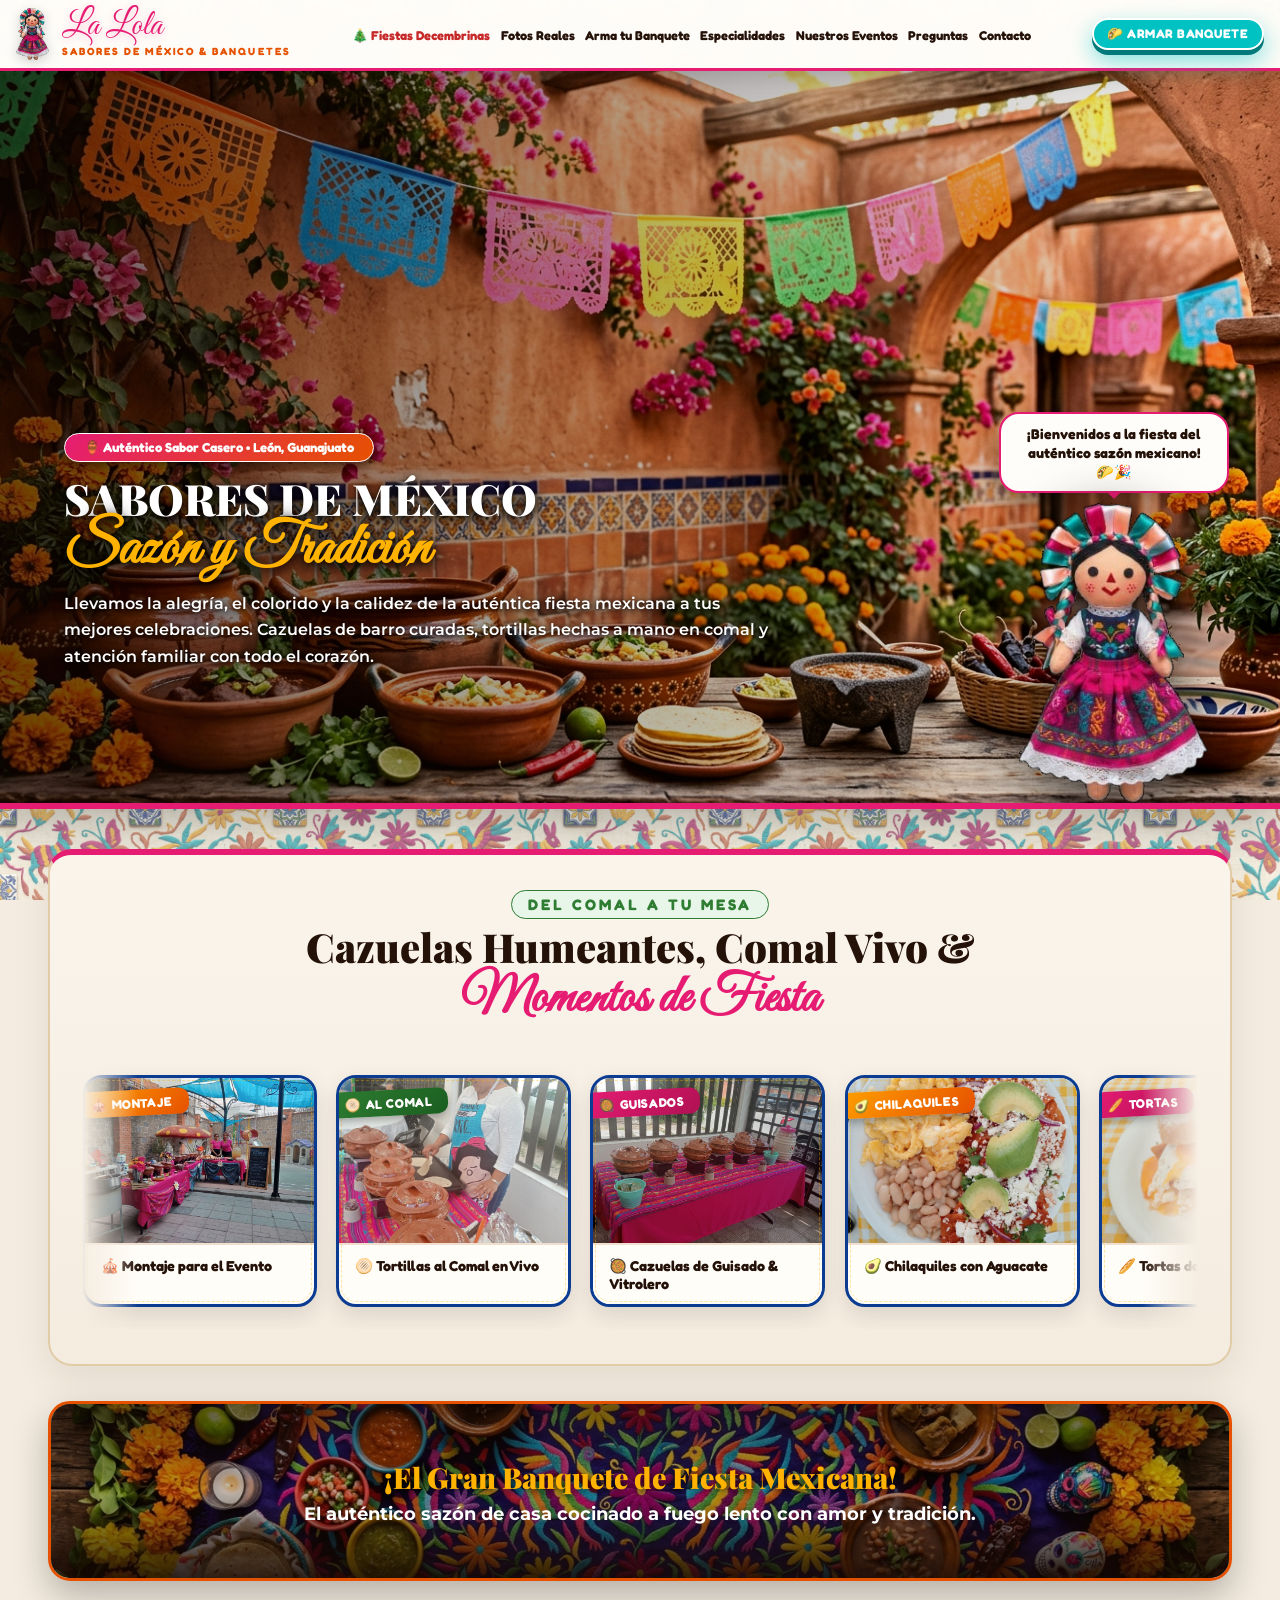
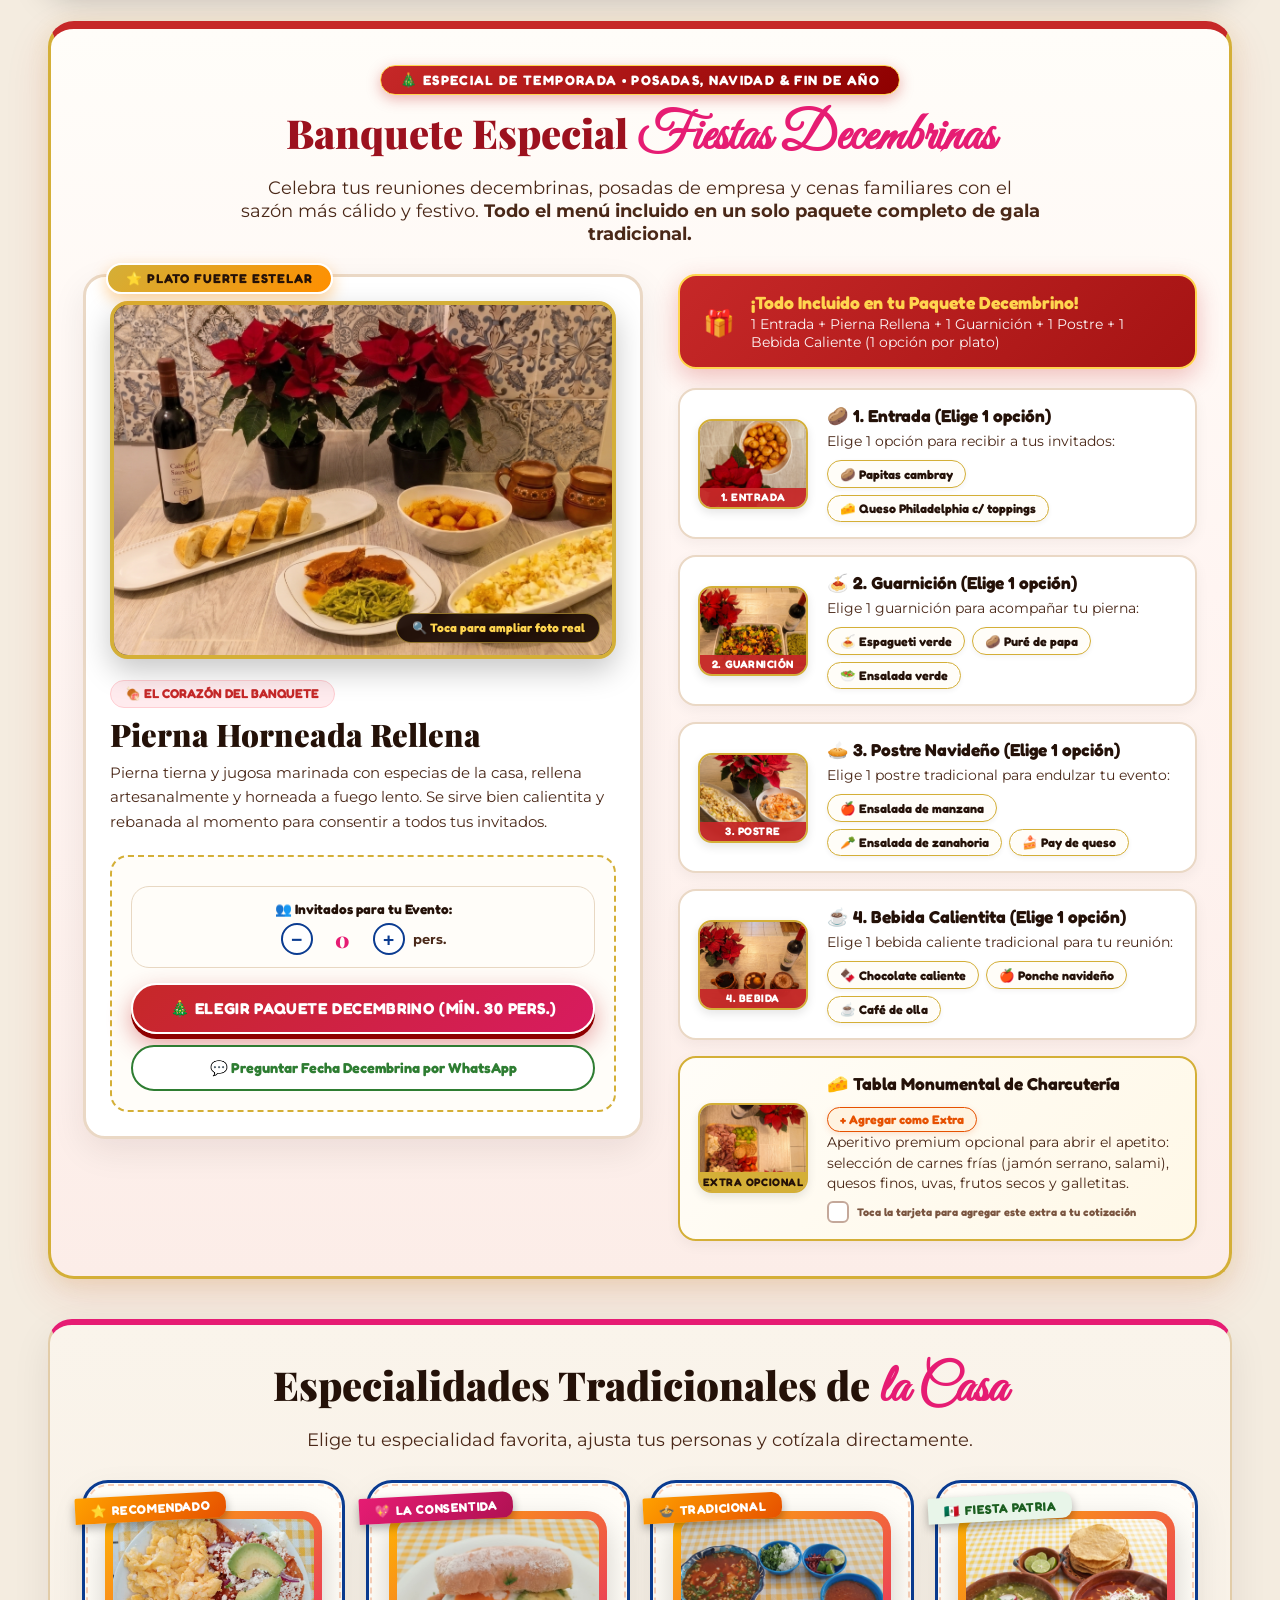
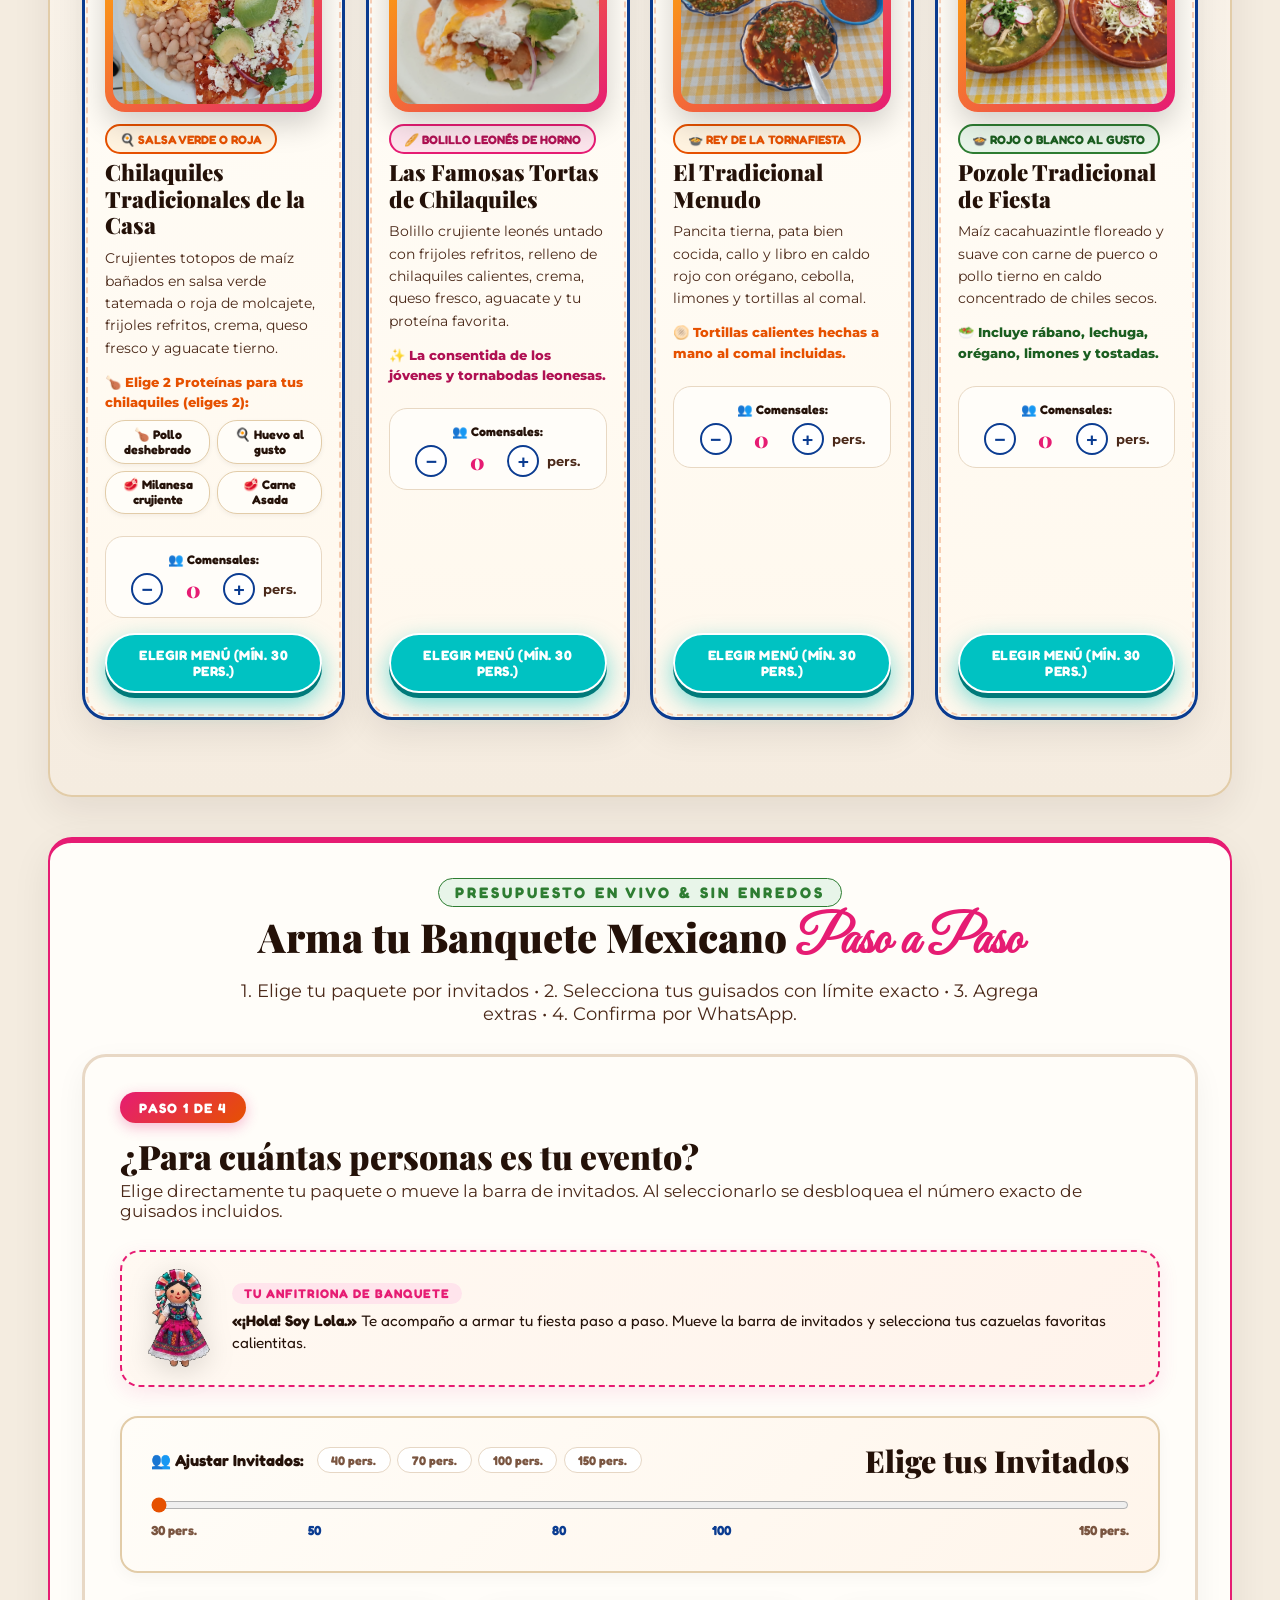
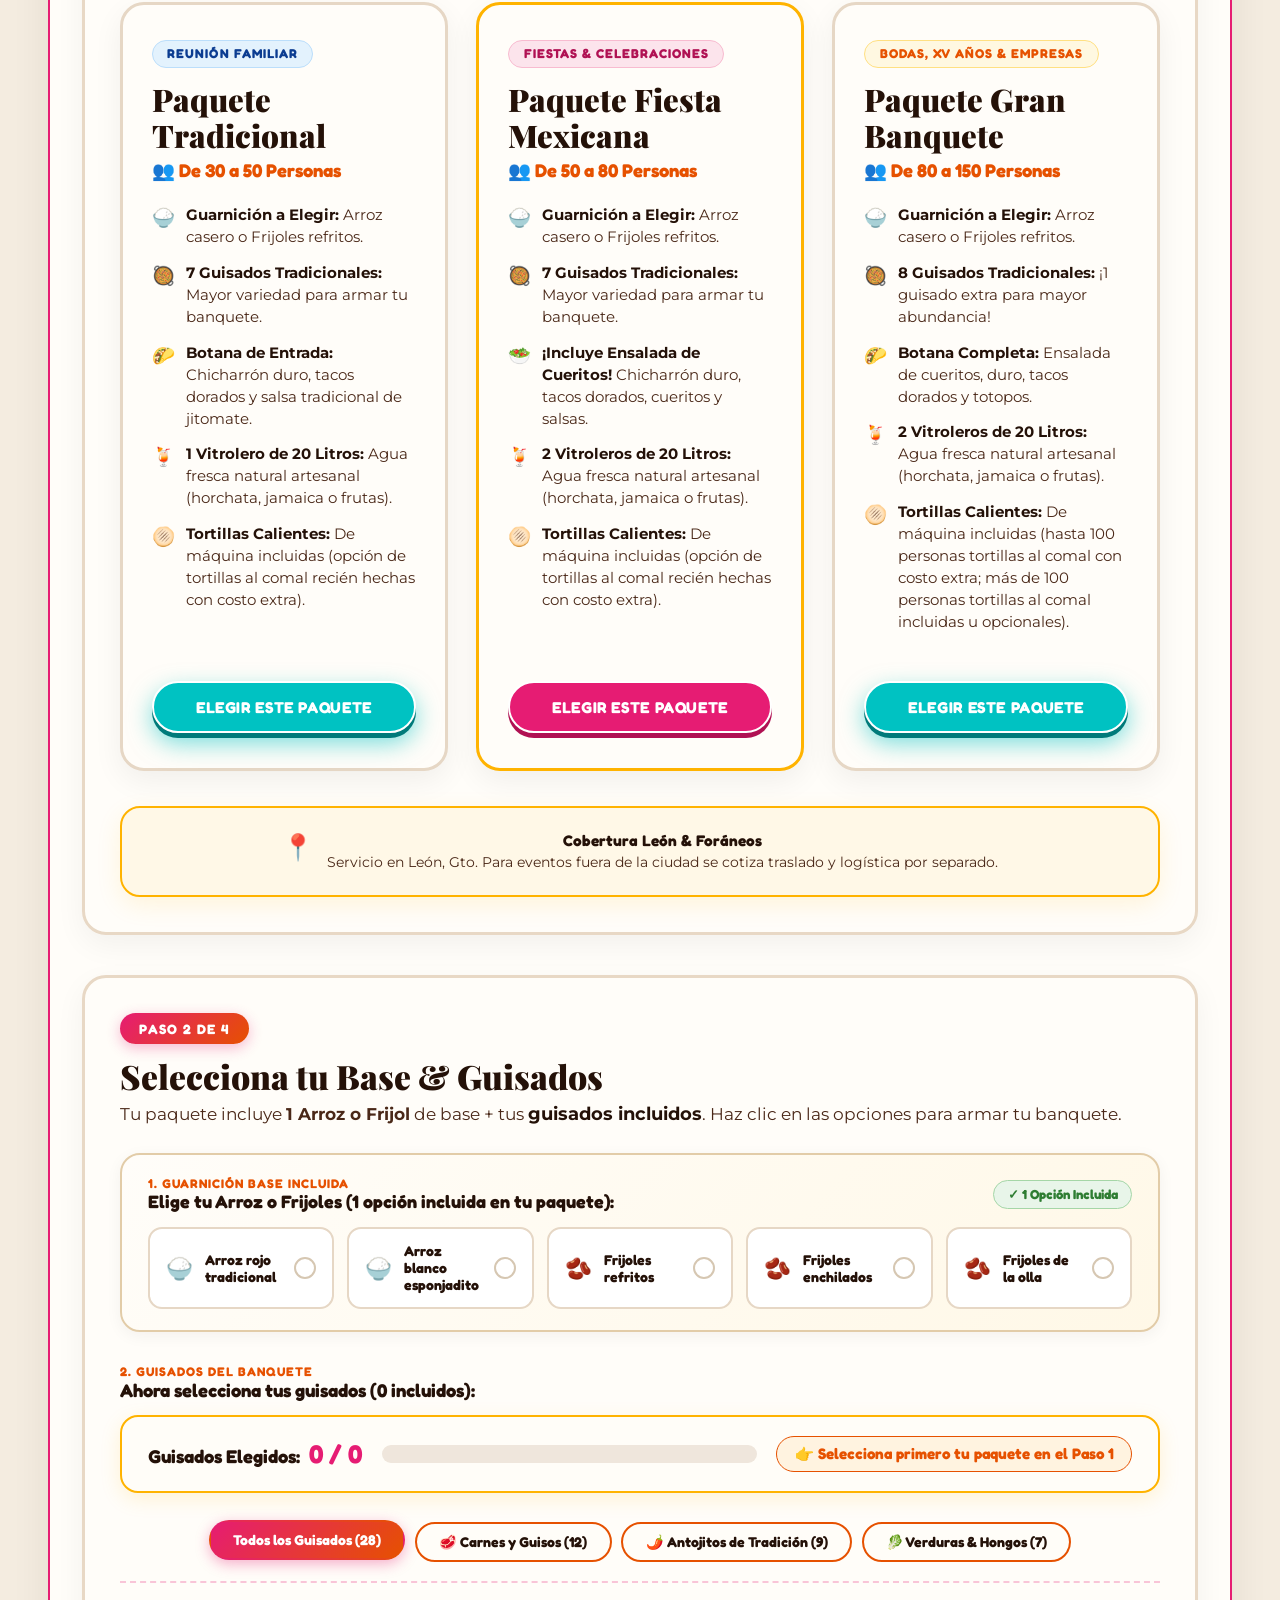
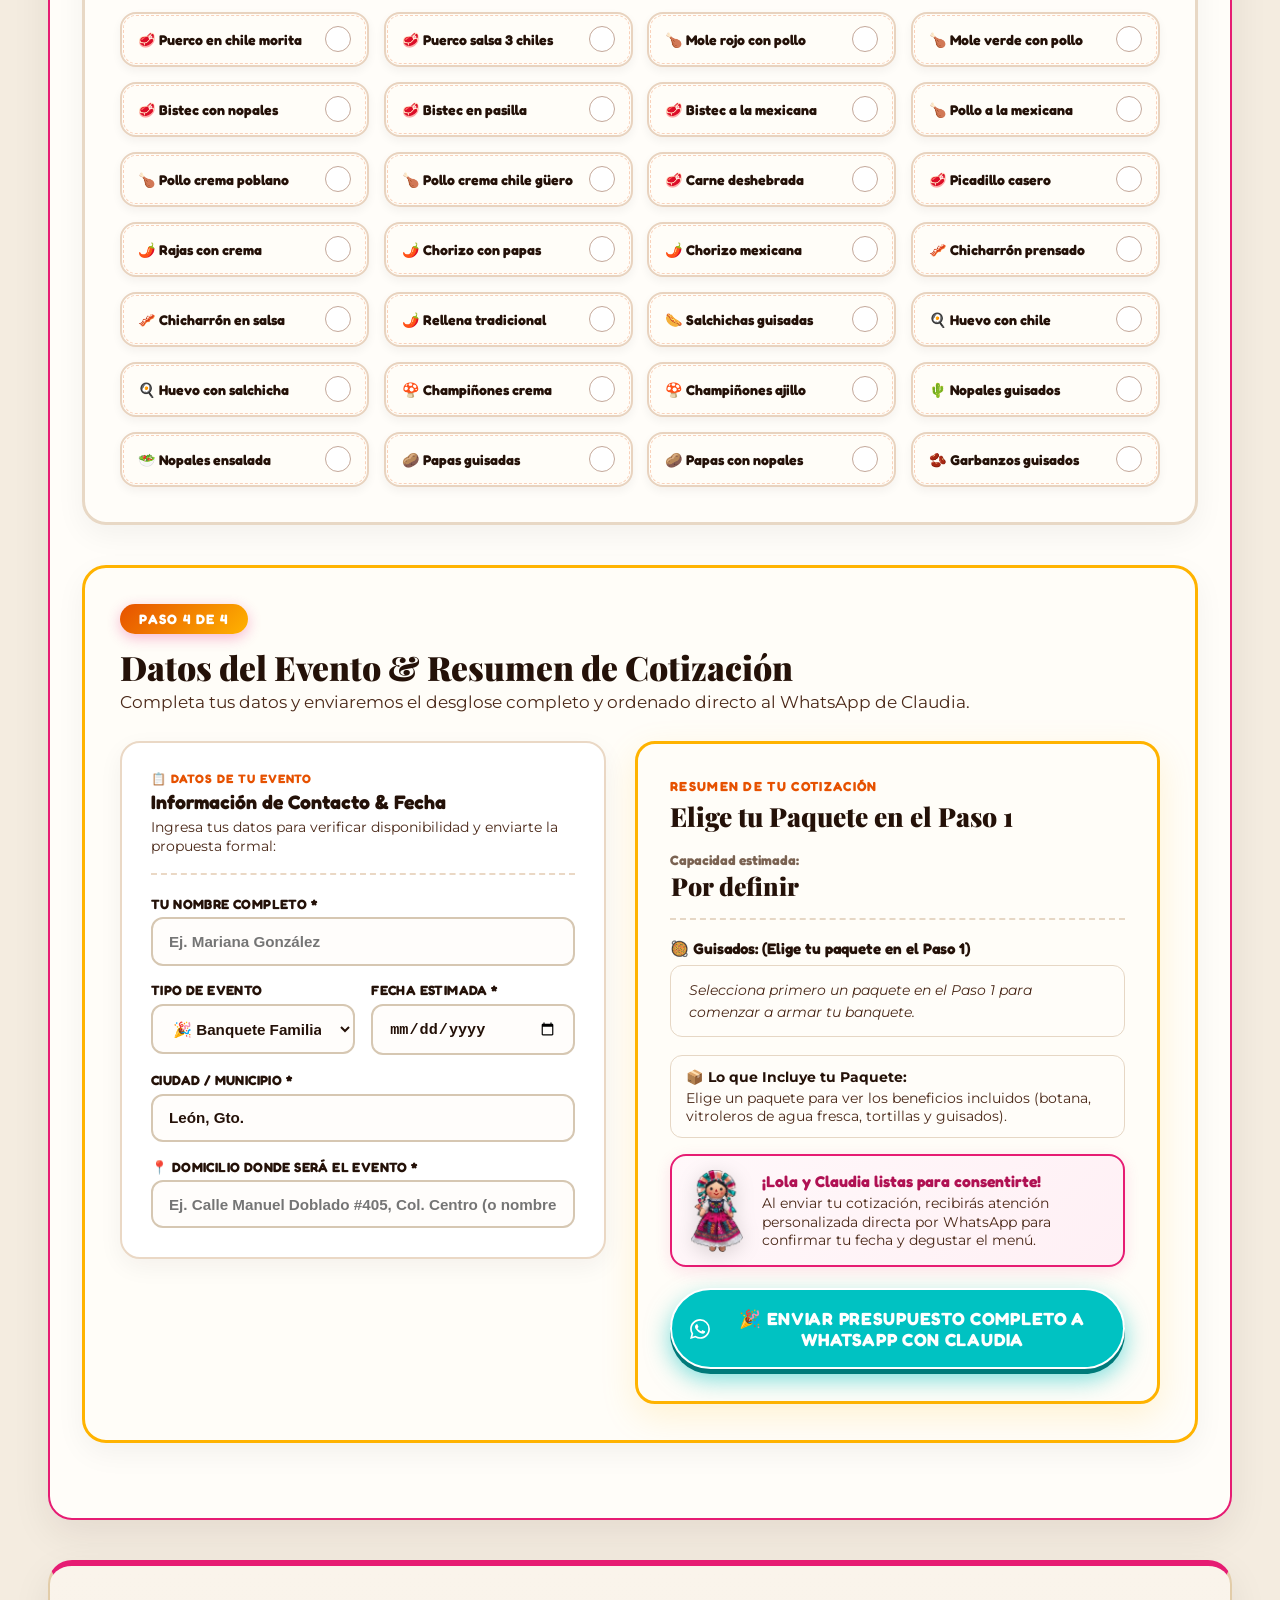
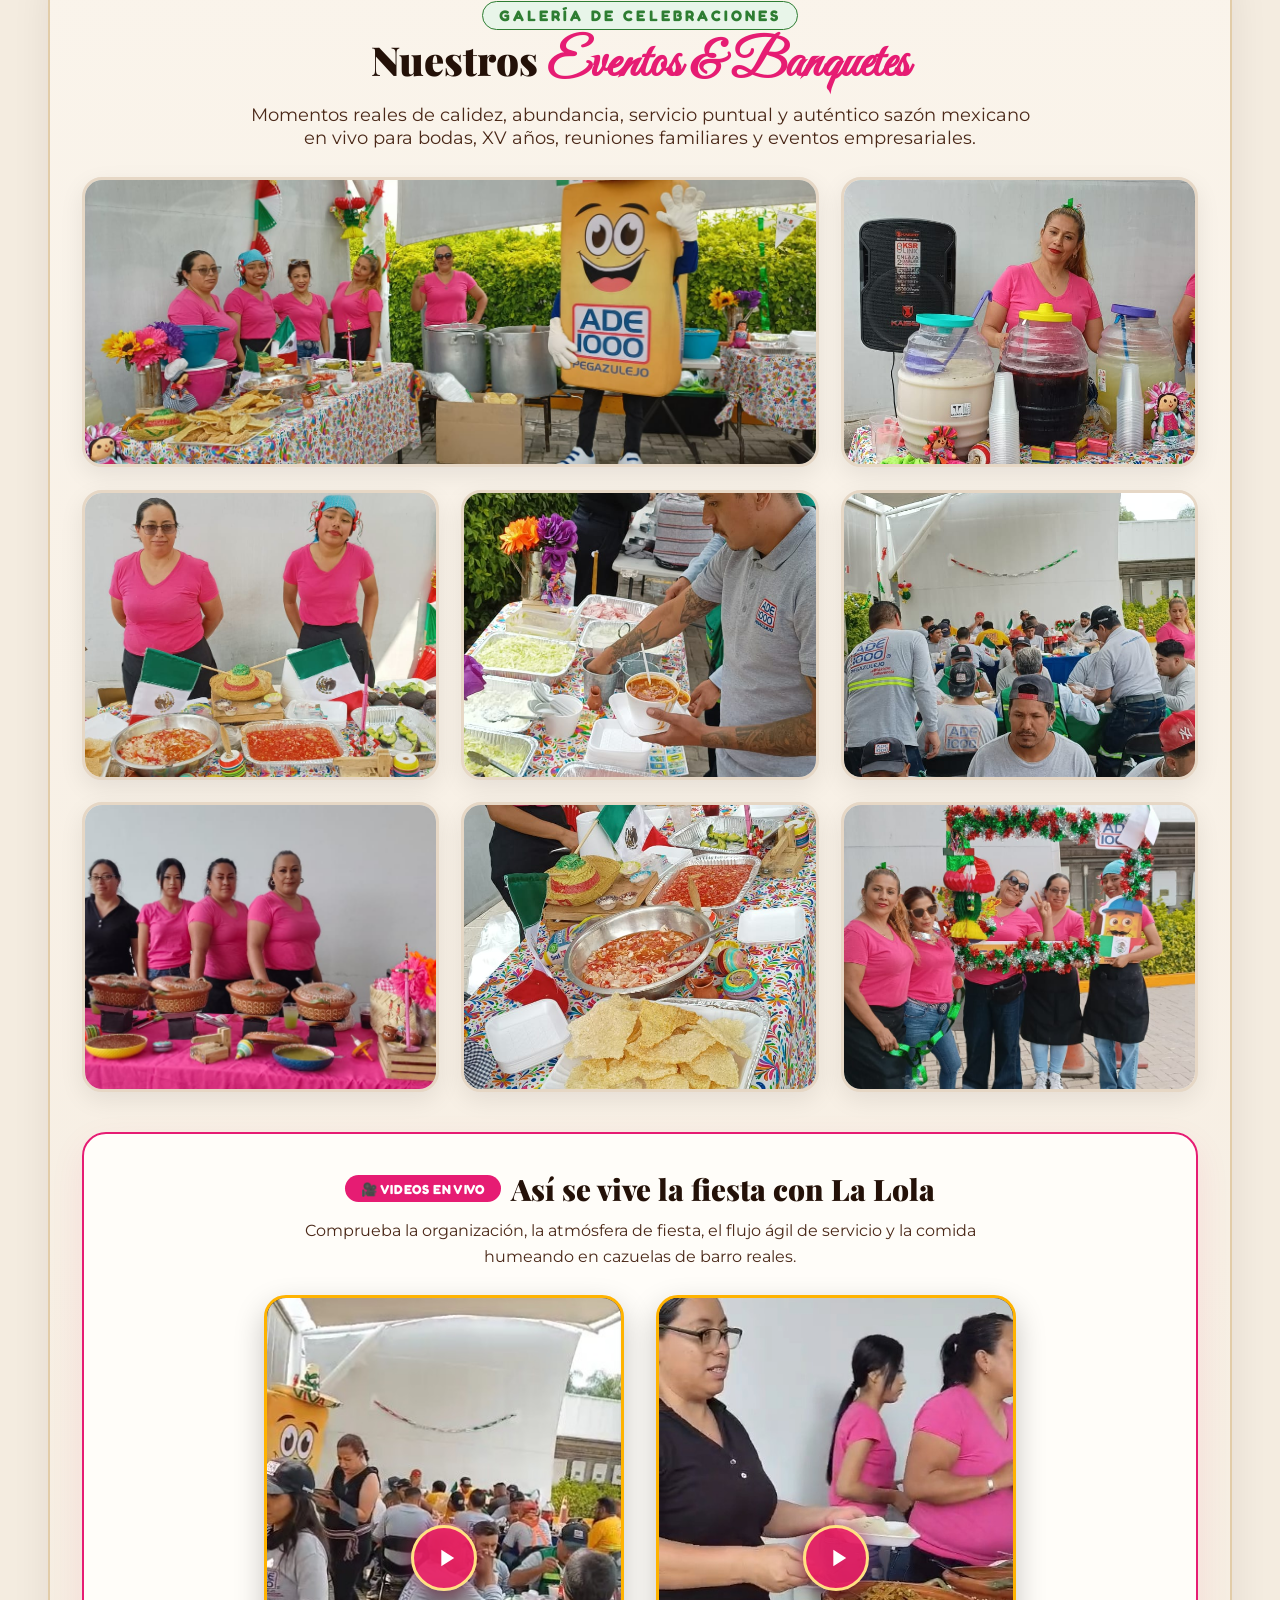
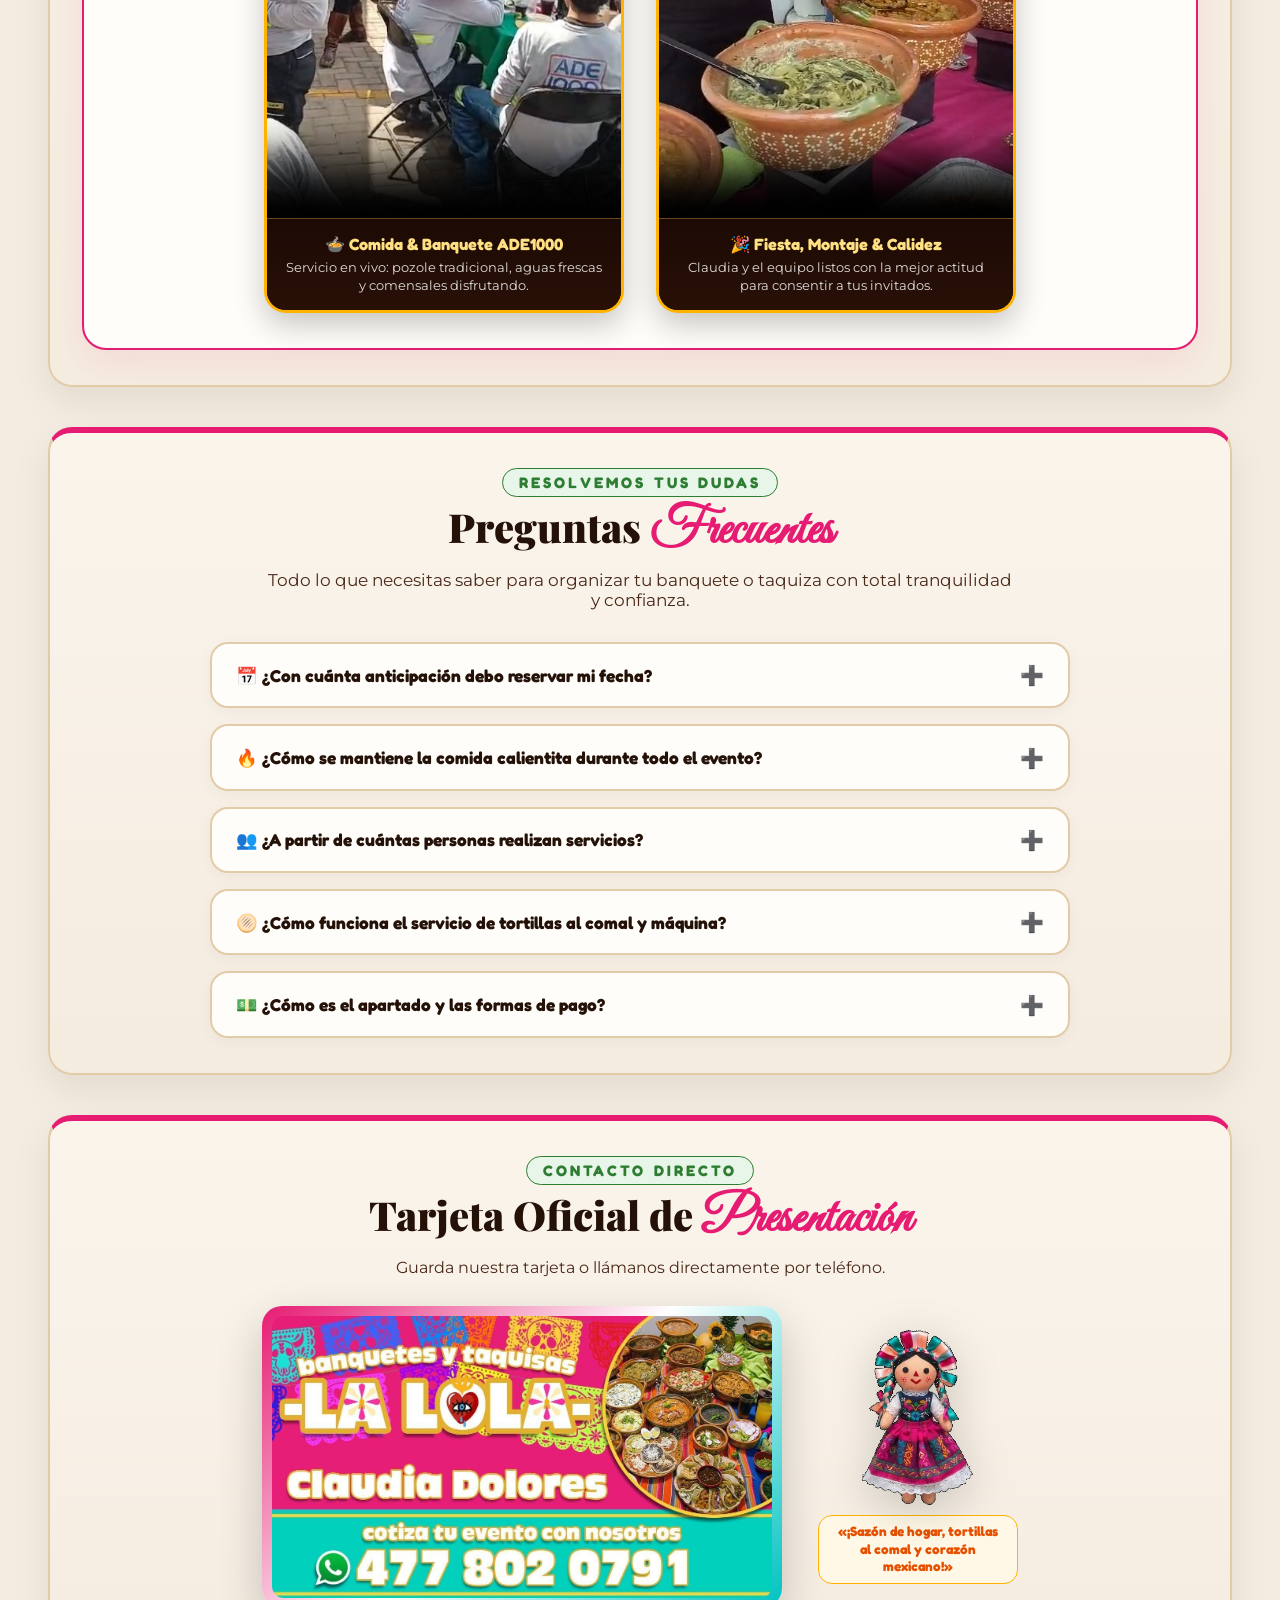
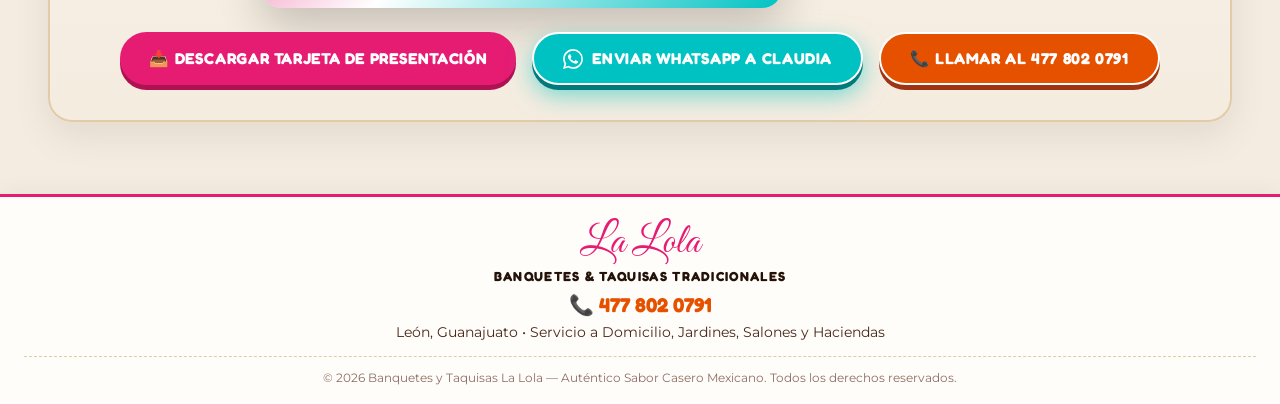
==== commit 6088588f: "Redisenar pie de pagina: altura compacta y paleta calida marfil en armonia con el diseno general" ====
--- a/index.html
+++ b/index.html
@@ -744,41 +744,65 @@
             display: block;
         }
 
-        /* ===== FOOTER RÚSTICO Y TRADICIONAL (HACIENDA & TALAVERA) ===== */
+        /* ===== FOOTER ELEGANTE Y COMPACTO TRADICIONAL ===== */
         footer {
-            background: linear-gradient(180deg, #240E05 0%, #160702 100%);
-            border-top: 6px solid var(--rosa-mexicano);
-            padding: 5rem 2rem 2.8rem;
+            background: #FFFDF9;
+            border-top: 3.5px solid var(--rosa-mexicano);
+            padding: 1.6rem 1.5rem 1.2rem;
             text-align: center;
-            color: #FFFFFF;
+            color: var(--chocolate-texto);
             position: relative;
-            box-shadow: 0 -10px 40px rgba(0,0,0,0.35);
+            box-shadow: 0 -4px 20px rgba(0,0,0,0.04);
         }
 
         .footer-logo {
             font-family: var(--font-cursive);
-            font-size: 5rem;
-            color: #FFFFFF;
+            font-size: 2.6rem;
+            color: var(--rosa-mexicano);
             line-height: 1;
+            margin-bottom: 0.2rem;
+        }
+
+        .footer-tagline {
+            font-family: var(--font-folk);
+            font-size: 0.82rem;
+            font-weight: 800;
+            text-transform: uppercase;
+            letter-spacing: 0.1em;
+            color: var(--chocolate-texto);
             margin-bottom: 0.3rem;
-            text-shadow: 0 3px 12px rgba(230, 28, 115, 0.4);
         }
 
         .footer-phone {
             font-family: var(--font-folk);
-            font-size: 2.7rem;
-            font-weight: 900;
-            color: var(--talavera-amarillo);
+            font-size: 1.25rem;
+            font-weight: 800;
+            color: var(--cempasuchil-fuego);
             text-decoration: none;
-            display: inline-block;
-            margin: 1rem 0;
-            text-shadow: 0 2px 10px rgba(0,0,0,0.5);
+            display: inline-flex;
+            align-items: center;
+            gap: 0.4rem;
+            margin: 0.3rem 0;
             transition: transform 0.2s ease, color 0.2s ease;
         }
 
         .footer-phone:hover { 
-            color: #FFFFFF;
-            transform: scale(1.05);
+            color: var(--rosa-mexicano);
+            transform: scale(1.04);
+        }
+
+        .footer-location {
+            font-size: 0.85rem;
+            color: var(--chocolate-suave);
+            margin-top: 0.15rem;
+        }
+
+        .footer-copyright {
+            margin-top: 1rem;
+            padding-top: 0.8rem;
+            border-top: 1px dashed #E2CCA8;
+            font-size: 0.78rem;
+            color: #8D6E63;
         }
 
         /* ===== CARRETE FOTOGRÁFICO DE BANQUETE EN MOVIMIENTO (INFINITE MARQUEE) ===== */
@@ -2134,19 +2158,19 @@
 
             /* Footer */
             footer {
-                padding: 3.2rem 1rem 2rem;
+                padding: 1.4rem 1rem 1rem;
             }
 
             .footer-logo {
-                font-size: 3.4rem;
+                font-size: 2.2rem;
             }
 
             .footer-phone {
-                font-size: 1.85rem;
+                font-size: 1.15rem;
             }
 
             footer p {
-                font-size: 0.9rem !important;
+                font-size: 0.8rem !important;
             }
         }
 
@@ -4157,14 +4181,16 @@
 
     </div>
 
-    <!-- FOOTER FESTIVO -->
+    <!-- FOOTER ELEGANTE & COMPACTO -->
     <footer>
         <div class="footer-logo">La Lola</div>
-        <p style="font-family: var(--font-folk); font-size: 1.15rem; text-transform: uppercase; letter-spacing: 0.15em; color: var(--talavera-amarillo); margin-bottom: 0.5rem;">Banquetes & Taquisas Tradicionales en Cazuela de Barro</p>
-        <a href="tel:+524778020791" class="footer-phone">477 802 0791</a>
-        <p style="color: rgba(255,255,255,0.85); font-size: 1.05rem;">León, Guanajuato • Servicio a Domicilio, Jardines, Salones y Haciendas</p>
+        <div class="footer-tagline">Banquetes & Taquisas Tradicionales</div>
+        <div>
+            <a href="tel:+524778020791" class="footer-phone">📞 477 802 0791</a>
+        </div>
+        <p class="footer-location">León, Guanajuato • Servicio a Domicilio, Jardines, Salones y Haciendas</p>
         
-        <div style="margin-top: 2.5rem; padding-top: 2rem; border-top: 1px solid rgba(255,255,255,0.15); font-size: 0.88rem; color: rgba(255,255,255,0.7);">
+        <div class="footer-copyright">
             <p>© 2026 Banquetes y Taquisas La Lola — Auténtico Sabor Casero Mexicano. Todos los derechos reservados.</p>
         </div>
     </footer>
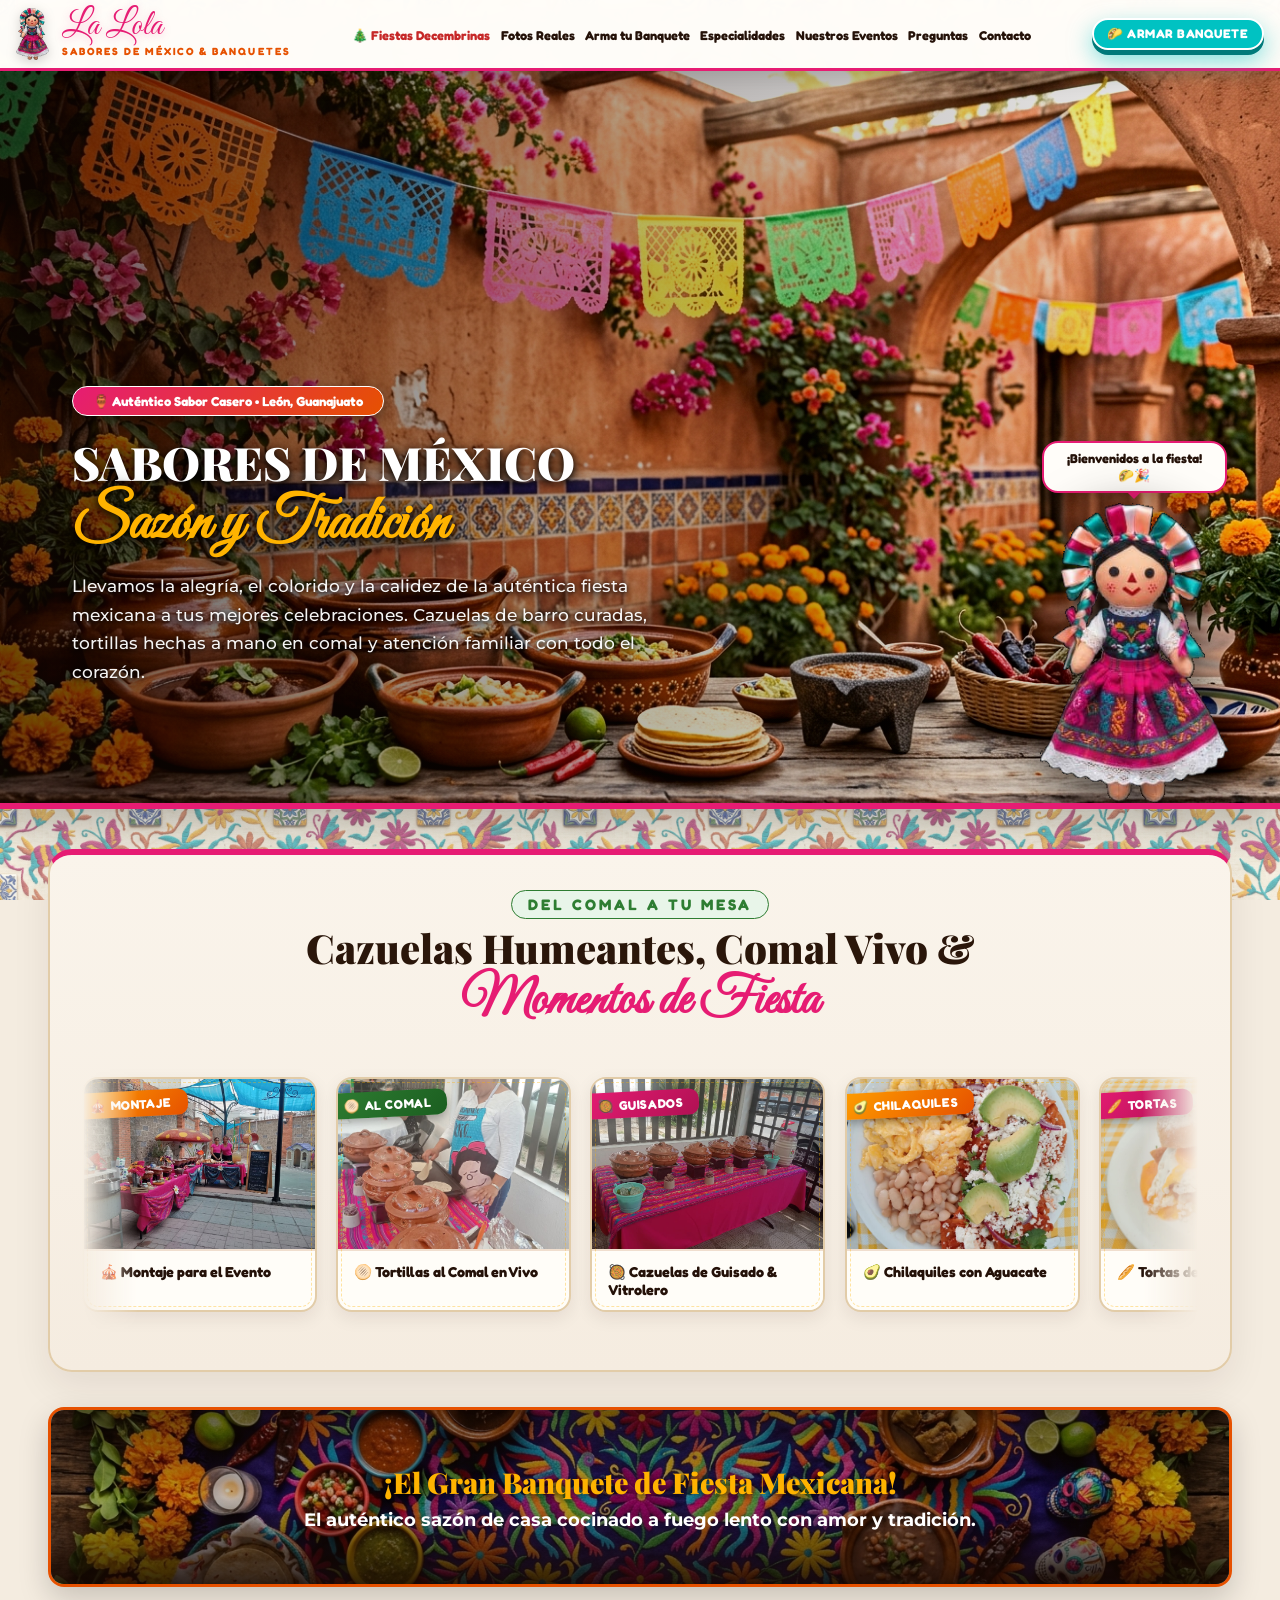
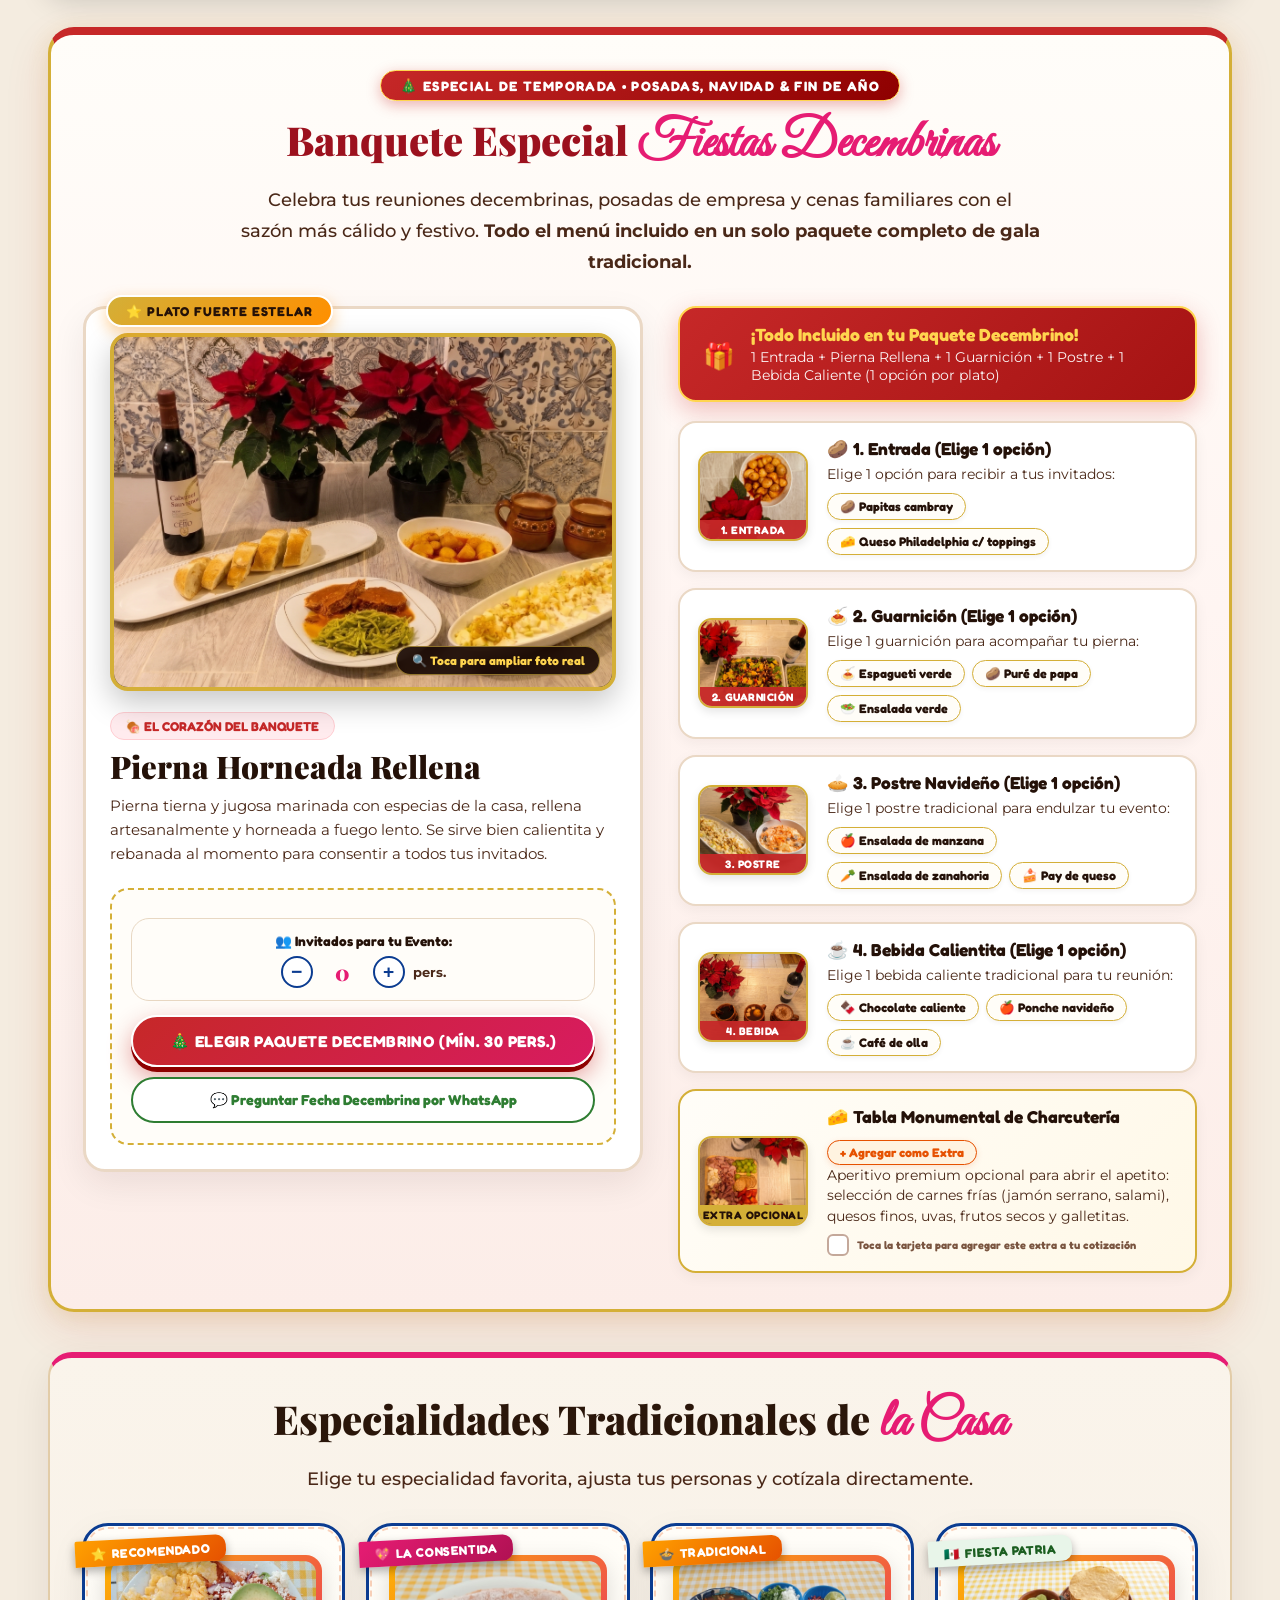
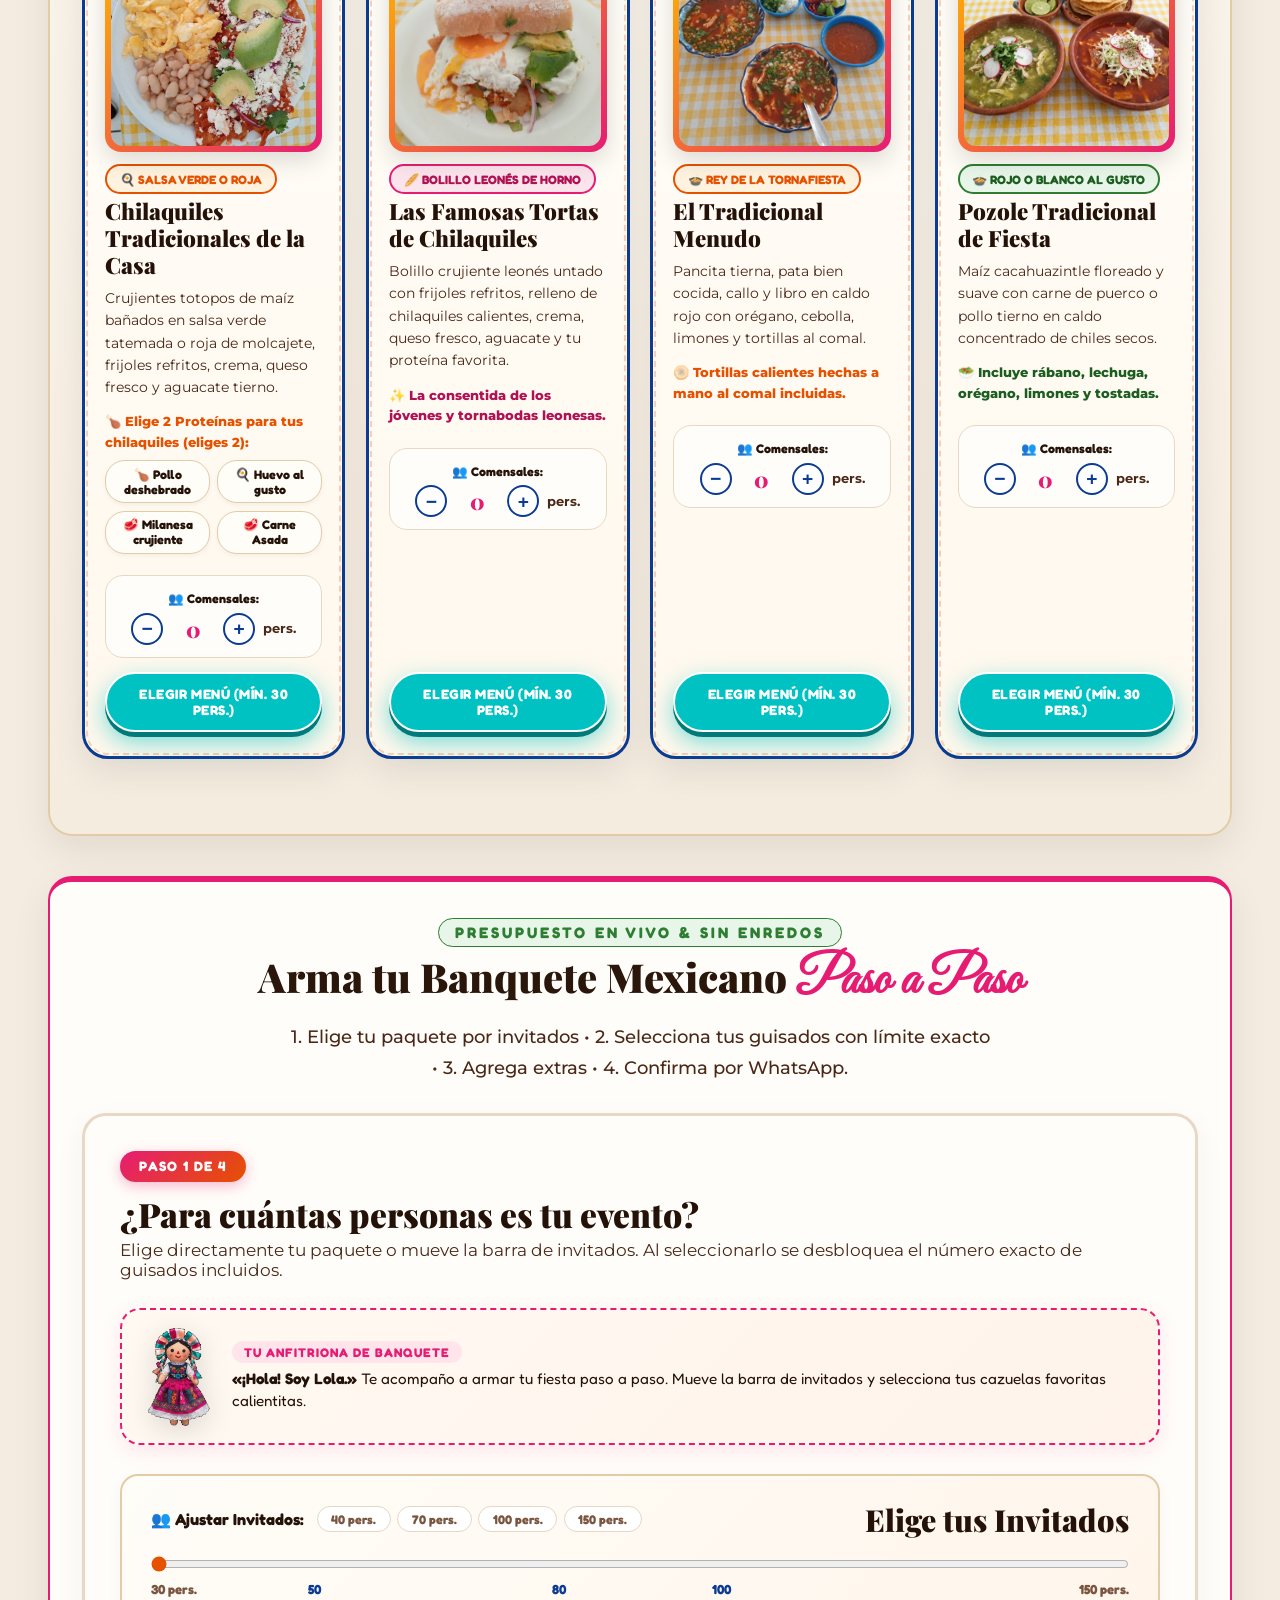
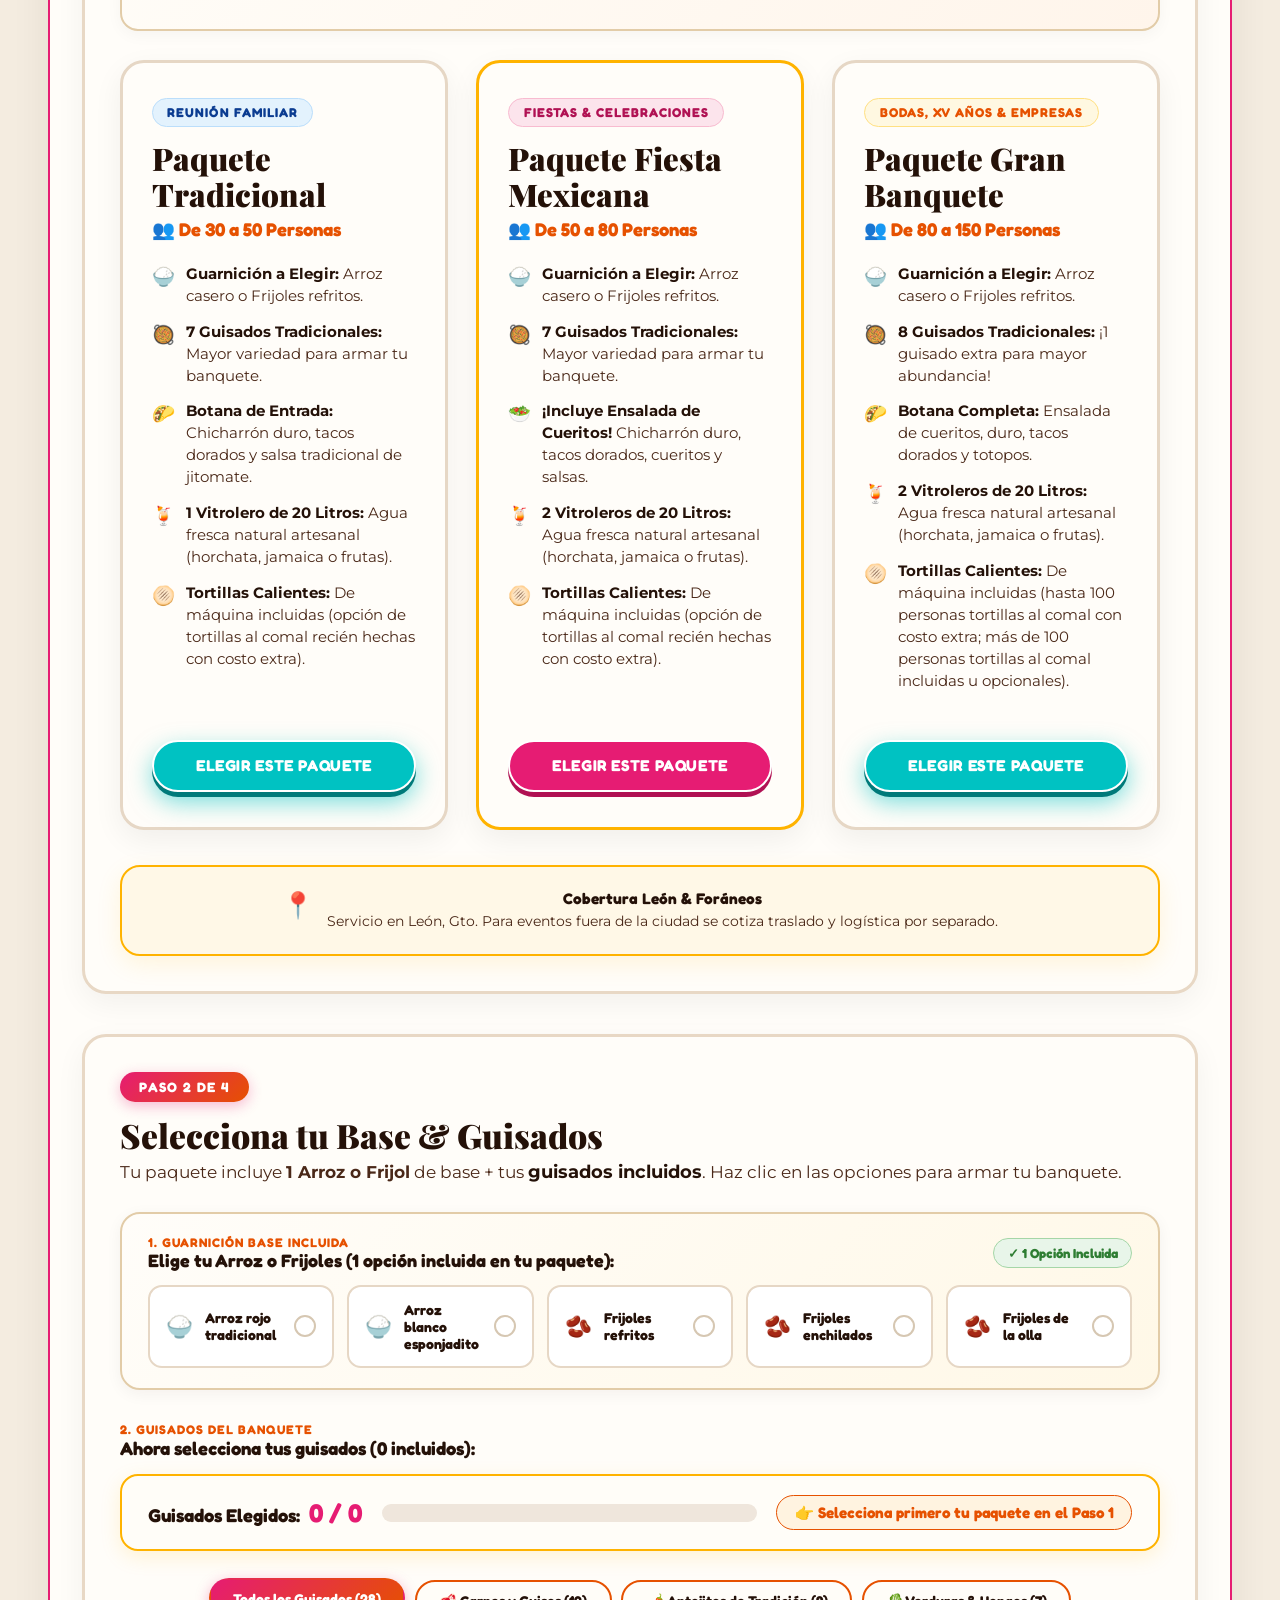
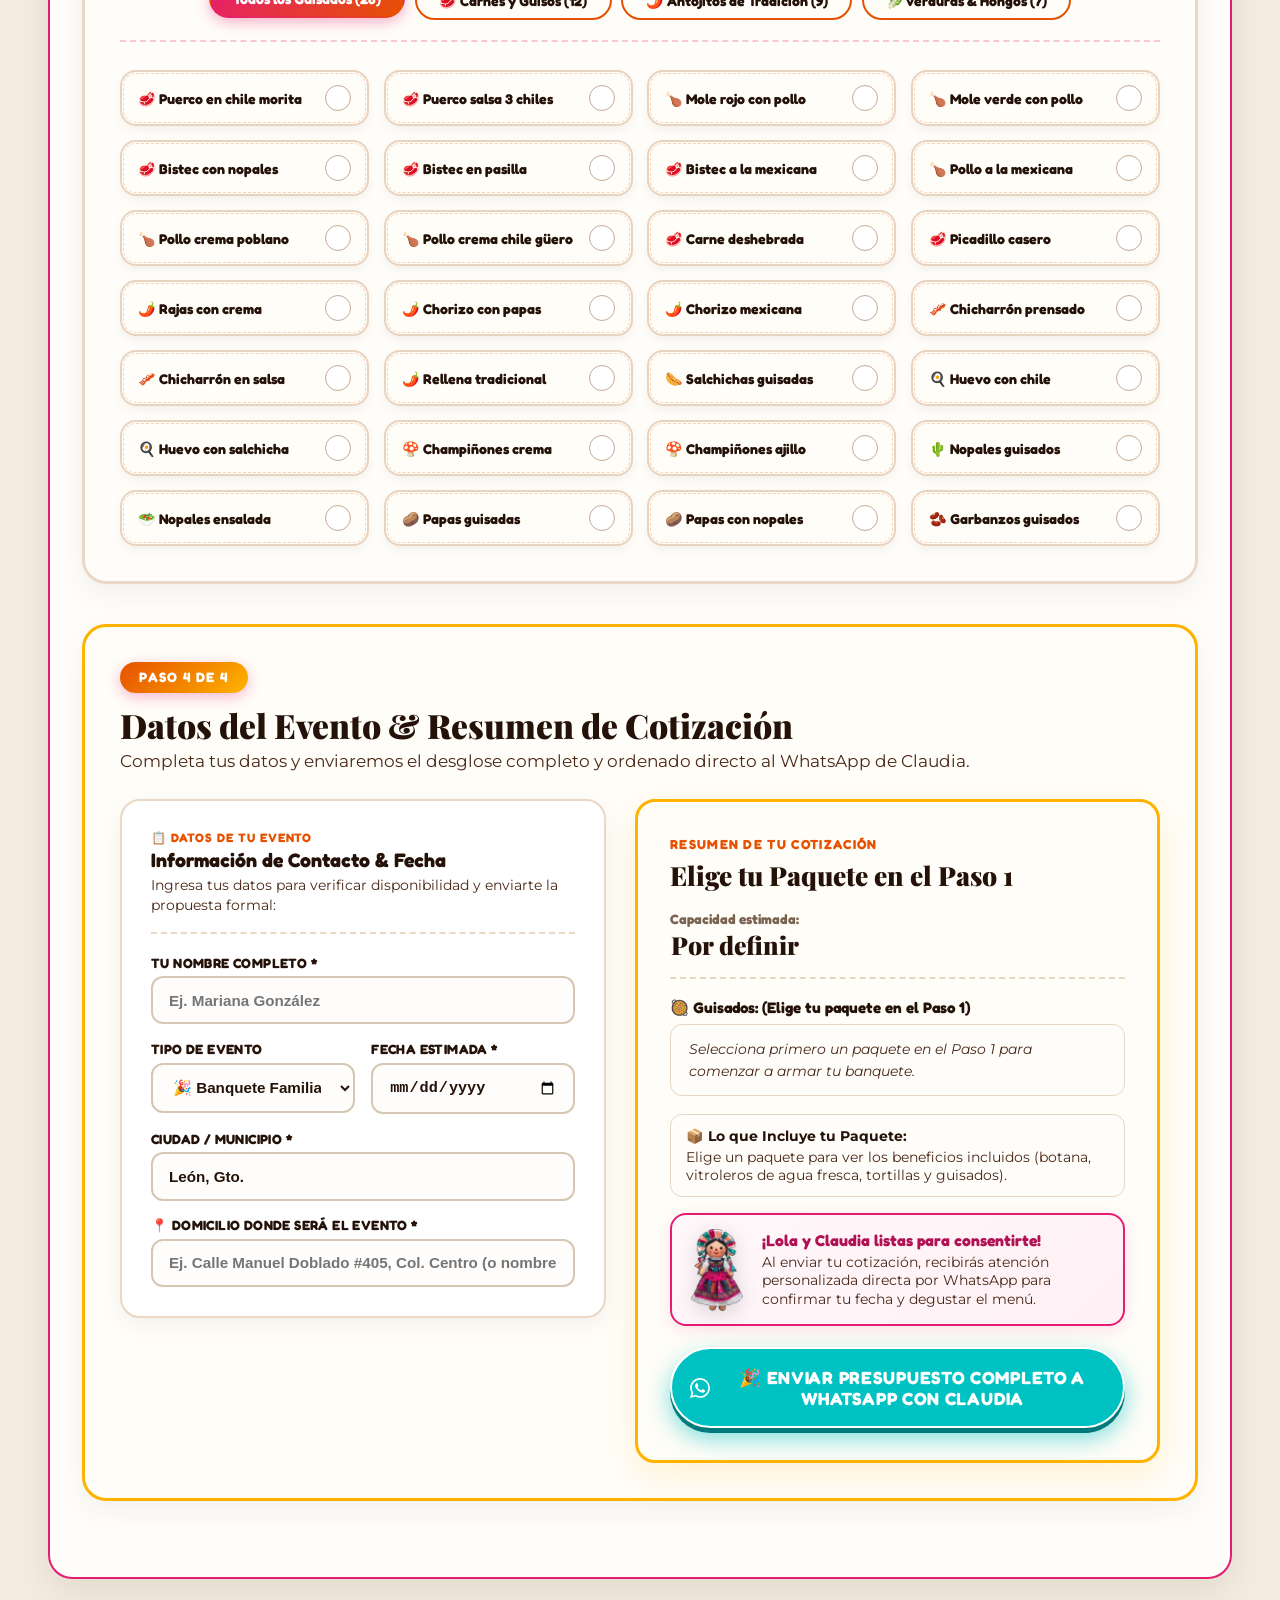
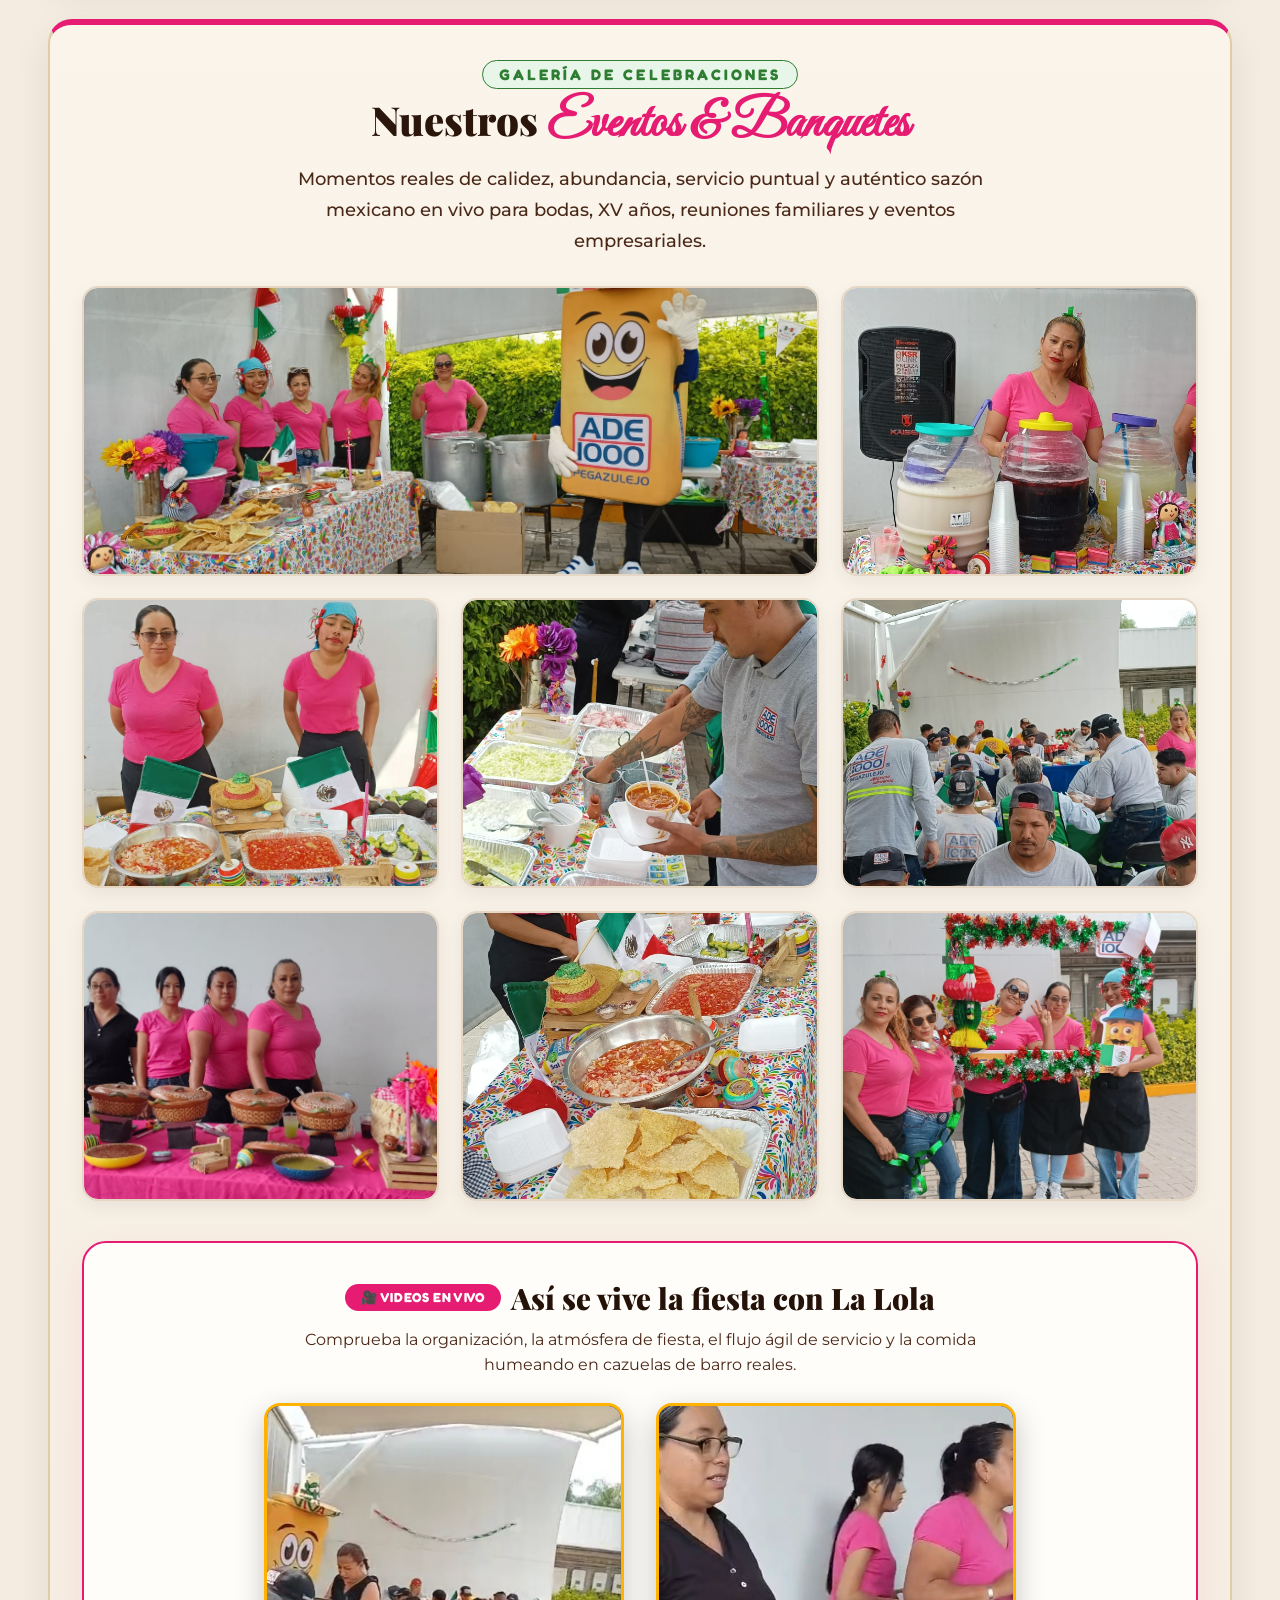
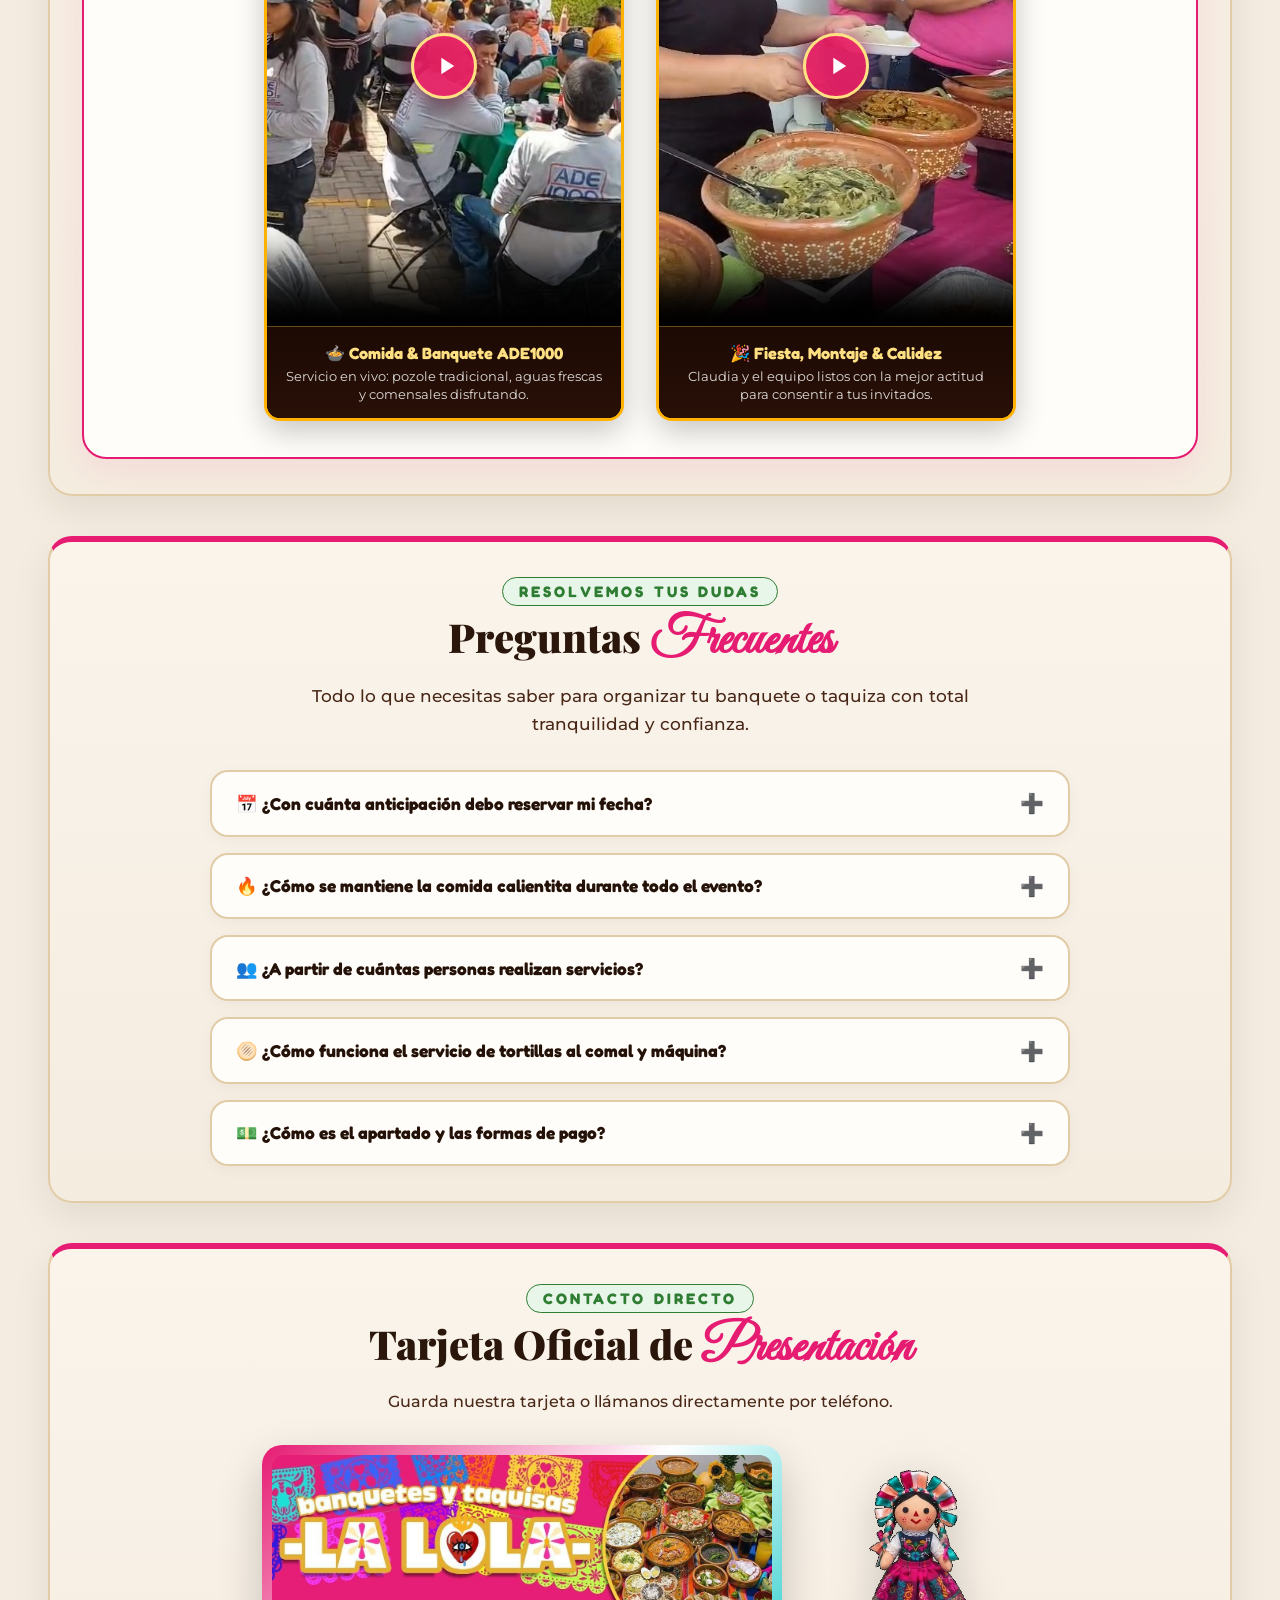
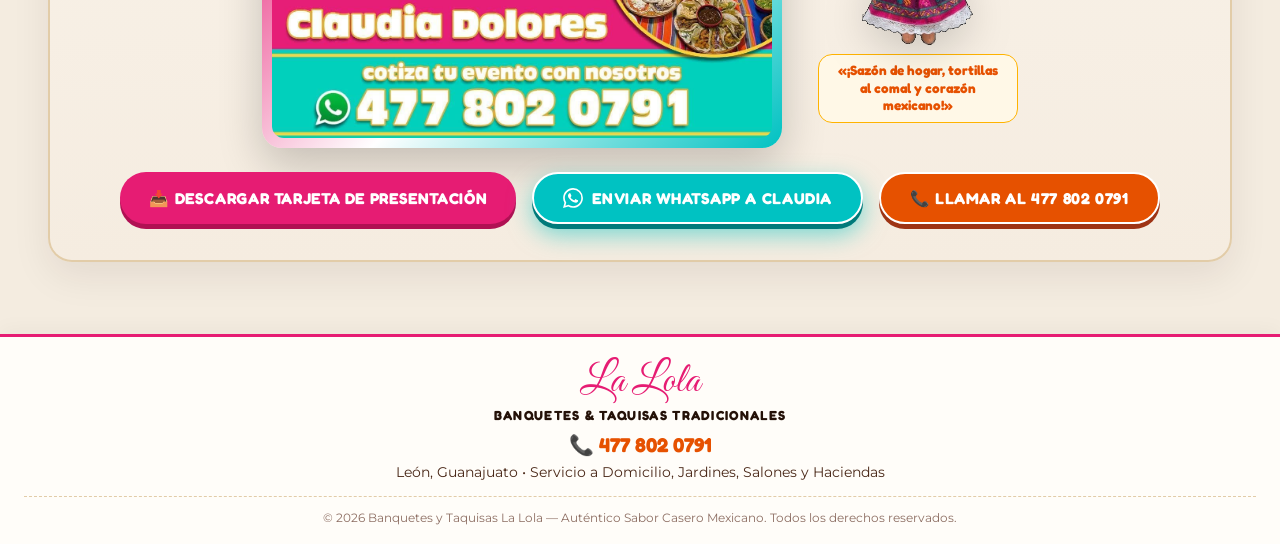
==== commit 87c42b53: "Estandarizar estetica visual: aire en Hero, consistencia de 16px en imagenes y jerarquia tipografica" ====
--- a/index.html
+++ b/index.html
@@ -287,8 +287,8 @@
         .hero-scenic-content {
             position: relative;
             z-index: 10;
-            max-width: 780px;
-            padding: 3.5rem 2rem;
+            max-width: 720px;
+            padding: 4.5rem 2.5rem 3.8rem;
             margin-left: max(2rem, calc((100vw - 1440px) / 2));
             color: #FFFFFF;
         }
@@ -300,40 +300,42 @@
             background: linear-gradient(135deg, var(--rosa-mexicano), var(--cempasuchil-fuego));
             border: 1.5px solid #FFFFFF;
             color: #FFFFFF;
-            padding: 0.35rem 1.2rem;
+            padding: 0.38rem 1.25rem;
             border-radius: 50px;
             font-family: var(--font-folk);
             font-size: 0.82rem;
             font-weight: 800;
-            margin-bottom: 0.8rem;
-            box-shadow: 0 4px 12px rgba(0,0,0,0.5);
+            margin-bottom: 1.25rem;
+            box-shadow: 0 4px 12px rgba(0,0,0,0.4);
         }
 
         .hero-scenic-title {
             font-family: var(--font-title);
-            font-size: clamp(1.8rem, 3.4vw, 2.7rem);
+            font-size: clamp(2rem, 3.6vw, 2.9rem);
             font-weight: 900;
-            line-height: 1.1;
+            line-height: 1.15;
             color: #FFFFFF;
             text-shadow: 0 4px 16px rgba(0,0,0,0.95), 0 2px 6px rgba(0,0,0,0.9);
-            margin-bottom: 0.8rem;
+            margin-bottom: 1.1rem;
         }
 
         .hero-scenic-title .cursive-highlight {
             color: var(--talavera-amarillo);
             font-family: var(--font-cursive);
-            font-size: 1.35em;
+            font-size: 1.3em;
             display: block;
-            line-height: 0.95;
+            line-height: 1;
+            margin-top: 0.35rem;
             text-shadow: 0 4px 20px rgba(0,0,0,0.95), 0 2px 8px rgba(0,0,0,0.9);
         }
 
         .hero-scenic-desc {
-            font-size: 1.02rem;
-            line-height: 1.6;
-            color: #FFFFFF;
-            margin-bottom: 1.4rem;
-            font-weight: 600;
+            max-width: 620px;
+            font-size: 1.05rem;
+            line-height: 1.7;
+            color: rgba(255, 255, 255, 0.95);
+            margin-bottom: 0;
+            font-weight: 500;
             text-shadow: 0 3px 12px rgba(0,0,0,0.95), 0 1px 4px rgba(0,0,0,0.9);
         }
 
@@ -390,9 +392,9 @@
             font-family: var(--font-title);
             font-size: clamp(1.7rem, 3.2vw, 2.5rem);
             font-weight: 900;
-            color: var(--chocolate-texto);
-            line-height: 1.15;
-            margin-bottom: 0.5rem;
+            color: #2A160A;
+            line-height: 1.18;
+            margin-bottom: 0.6rem;
         }
 
         .section-folk-heading h2 span {
@@ -400,6 +402,15 @@
             font-family: var(--font-cursive);
             font-size: 1.3em;
             display: inline-block;
+        }
+
+        .section-folk-heading p {
+            font-size: 1.02rem;
+            color: #5D4037;
+            line-height: 1.68;
+            max-width: 700px;
+            margin: 0.4rem auto 0;
+            font-weight: 500;
         }
 
         /* ===== ETIQUETAS COLOQUIALES TIPO CINTA DE MERCADO ===== */
@@ -426,10 +437,10 @@
 
         /* ===== BANNER BODEGÓN FESTIVO INTERMEDIO ===== */
         .festive-flatlay-banner {
-            border-radius: 22px;
+            border-radius: 16px;
             overflow: hidden;
-            border: 3.5px solid var(--cempasuchil-fuego);
-            box-shadow: 0 15px 35px rgba(0,0,0,0.25);
+            border: 3px solid var(--cempasuchil-fuego);
+            box-shadow: 0 12px 30px rgba(0,0,0,0.18);
             margin: 2.2rem 0;
             position: relative;
             height: 180px;
@@ -627,7 +638,7 @@
             height: 185px;
             width: 100%;
             object-fit: cover;
-            border-radius: 14px;
+            border-radius: 12px;
             display: block;
         }
 
@@ -724,10 +735,10 @@
 
         .dish-photo-talavera-frame {
             position: relative;
-            border-radius: 20px;
-            padding: 8px;
+            border-radius: 16px;
+            padding: 6px;
             background: linear-gradient(135deg, var(--talavera-amarillo), var(--rosa-mexicano));
-            box-shadow: 0 12px 30px rgba(0,0,0,0.18);
+            box-shadow: 0 8px 24px rgba(0,0,0,0.14);
             cursor: pointer;
             transition: transform 0.3s ease;
         }
@@ -740,7 +751,7 @@
             width: 100%;
             height: 270px;
             object-fit: cover;
-            border-radius: 14px;
+            border-radius: 12px;
             display: block;
         }
 
@@ -835,10 +846,10 @@
             width: 235px;
             flex-shrink: 0;
             background: #FFFDF8;
-            border: 3px solid var(--talavera-azul);
-            border-radius: 20px;
+            border: 2.5px solid #E2CCA8;
+            border-radius: 16px;
             overflow: hidden;
-            box-shadow: 0 8px 22px rgba(36, 17, 8, 0.12);
+            box-shadow: 0 6px 18px rgba(36, 17, 8, 0.08);
             position: relative;
             cursor: pointer;
             transition: all 0.35s ease;
@@ -849,12 +860,13 @@
         .marquee-photo-card:hover {
             transform: translateY(-5px) scale(1.02) rotate(-0.5deg);
             border-color: var(--rosa-mexicano);
-            box-shadow: 0 14px 35px rgba(230, 28, 115, 0.3);
+            box-shadow: 0 14px 35px rgba(230, 28, 115, 0.25);
         }
 
         .marquee-photo-img {
             width: 100%;
-            height: 165px;
+            height: 170px;
+            aspect-ratio: 4/3;
             object-fit: cover;
             display: block;
             transition: transform 0.5s ease;
@@ -1532,11 +1544,11 @@
         }
 
         .ade-photo-card {
-            border-radius: 20px;
+            border-radius: 16px;
             overflow: hidden;
             background: #FFFDF9;
-            border: 3.5px solid #E6D7C5;
-            box-shadow: 0 8px 25px rgba(0,0,0,0.08);
+            border: 2.5px solid #E6D7C5;
+            box-shadow: 0 6px 18px rgba(0,0,0,0.06);
             cursor: pointer;
             position: relative;
             transition: all 0.35s ease;
@@ -1558,6 +1570,7 @@
             height: 100%;
             object-fit: cover;
             display: block;
+            border-radius: 13.5px;
             transition: transform 0.5s ease;
         }
 
@@ -1629,10 +1642,10 @@
             flex: 1 1 300px;
             max-width: 360px;
             background: #140502;
-            border-radius: 22px;
+            border-radius: 16px;
             overflow: hidden;
-            border: 3.5px solid var(--talavera-amarillo);
-            box-shadow: 0 12px 30px rgba(0,0,0,0.22);
+            border: 3px solid var(--talavera-amarillo);
+            box-shadow: 0 10px 30px rgba(0,0,0,0.22);
             display: flex;
             flex-direction: column;
             transition: all 0.3s ease;
@@ -2284,15 +2297,15 @@
             background: #FFFDF9;
             color: var(--chocolate-texto);
             font-family: var(--font-folk);
-            font-size: 0.88rem;
+            font-size: 0.8rem;
             font-weight: 800;
-            padding: 0.65rem 1.15rem;
-            border-radius: 20px;
-            border: 2.5px solid var(--rosa-mexicano);
-            box-shadow: 0 8px 24px rgba(0,0,0,0.4);
+            padding: 0.45rem 0.95rem;
+            border-radius: 16px;
+            border: 2px solid var(--rosa-mexicano);
+            box-shadow: 0 6px 18px rgba(0,0,0,0.35);
             margin-bottom: 0.6rem;
             position: relative;
-            max-width: 230px;
+            max-width: 185px;
             text-align: center;
             line-height: 1.35;
             animation: floatBubble 3.5s ease-in-out infinite alternate;
@@ -3020,7 +3033,7 @@
 
             <!-- 2. LOLA EN EL ESCENARIO HERO -->
             <div class="lola-doll-hero-corner">
-                <div class="lola-doll-hero-bubble">¡Bienvenidos a la fiesta del auténtico sazón mexicano! 🌮🎉</div>
+                <div class="lola-doll-hero-bubble">¡Bienvenidos a la fiesta! 🌮🎉</div>
                 <img src="img/muneca_lola.png" alt="Lola Anfitriona" class="lola-doll-hero-img">
             </div>
         </div>
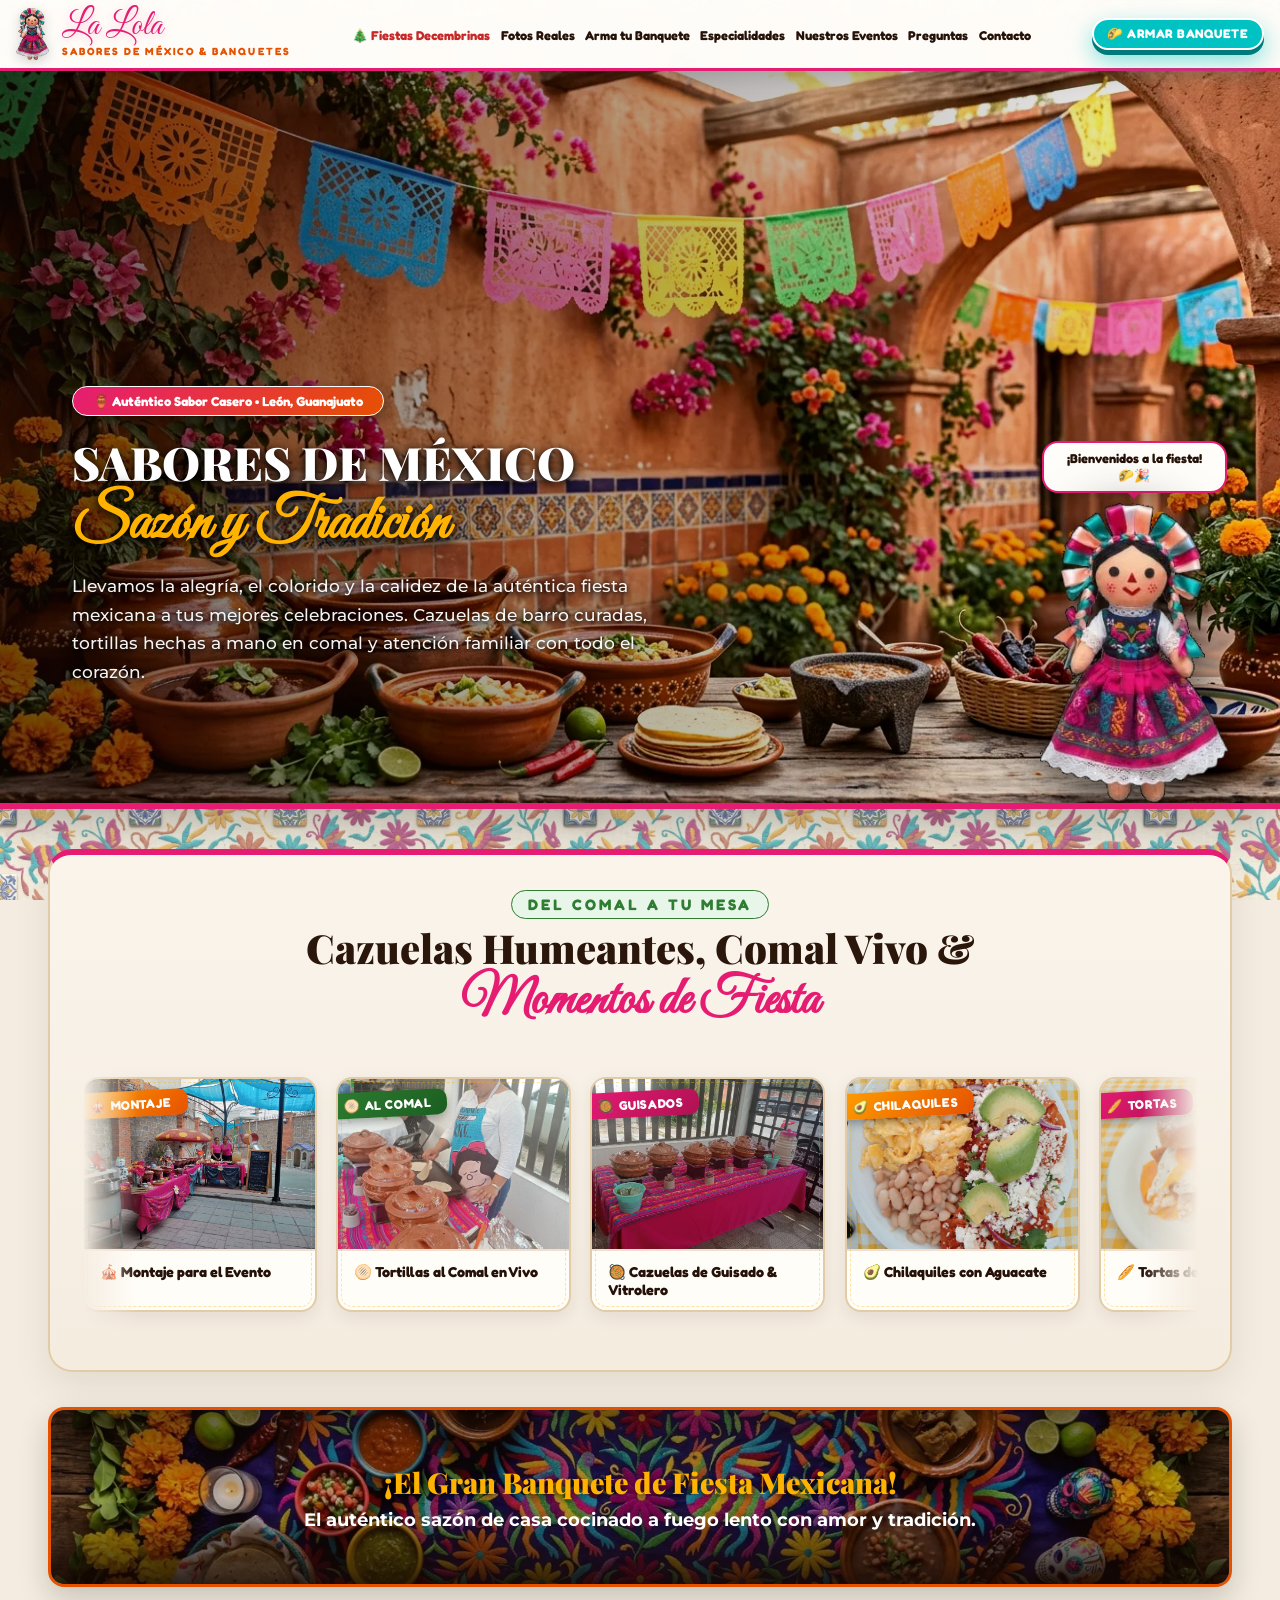
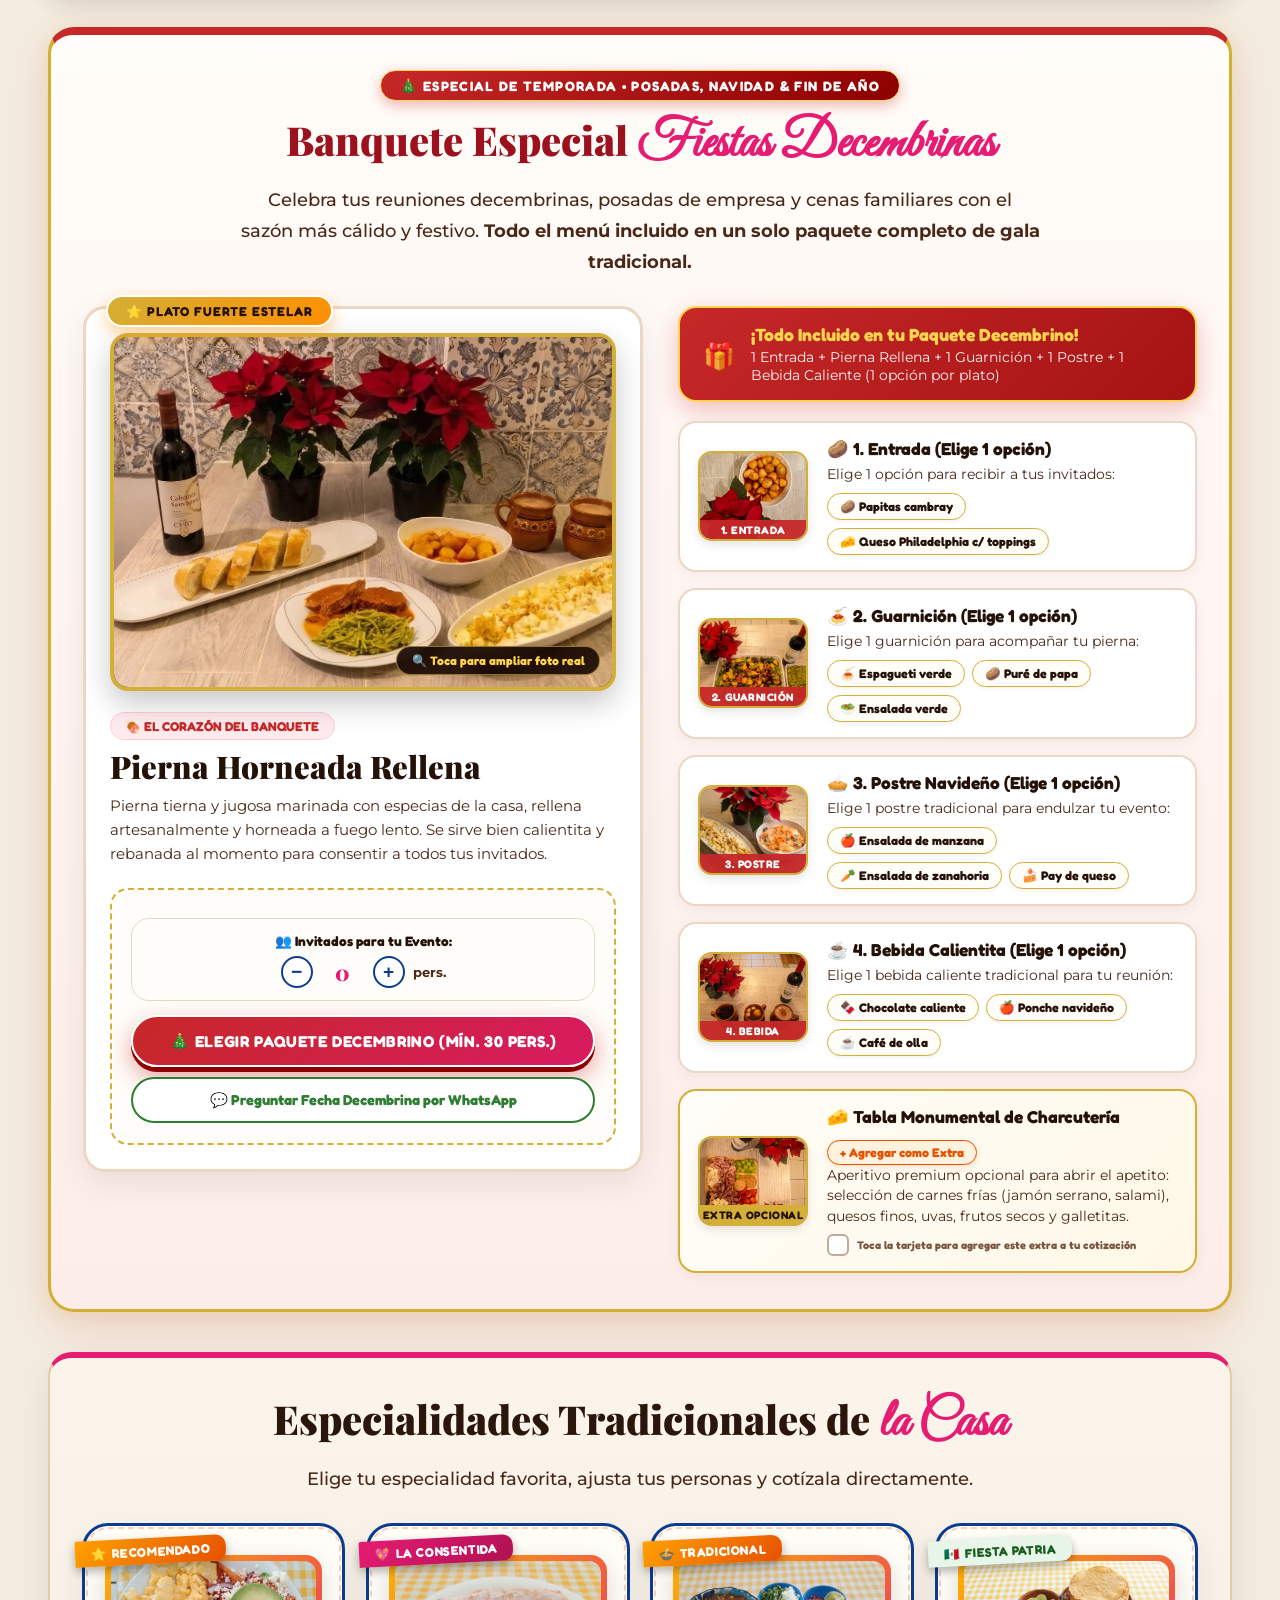
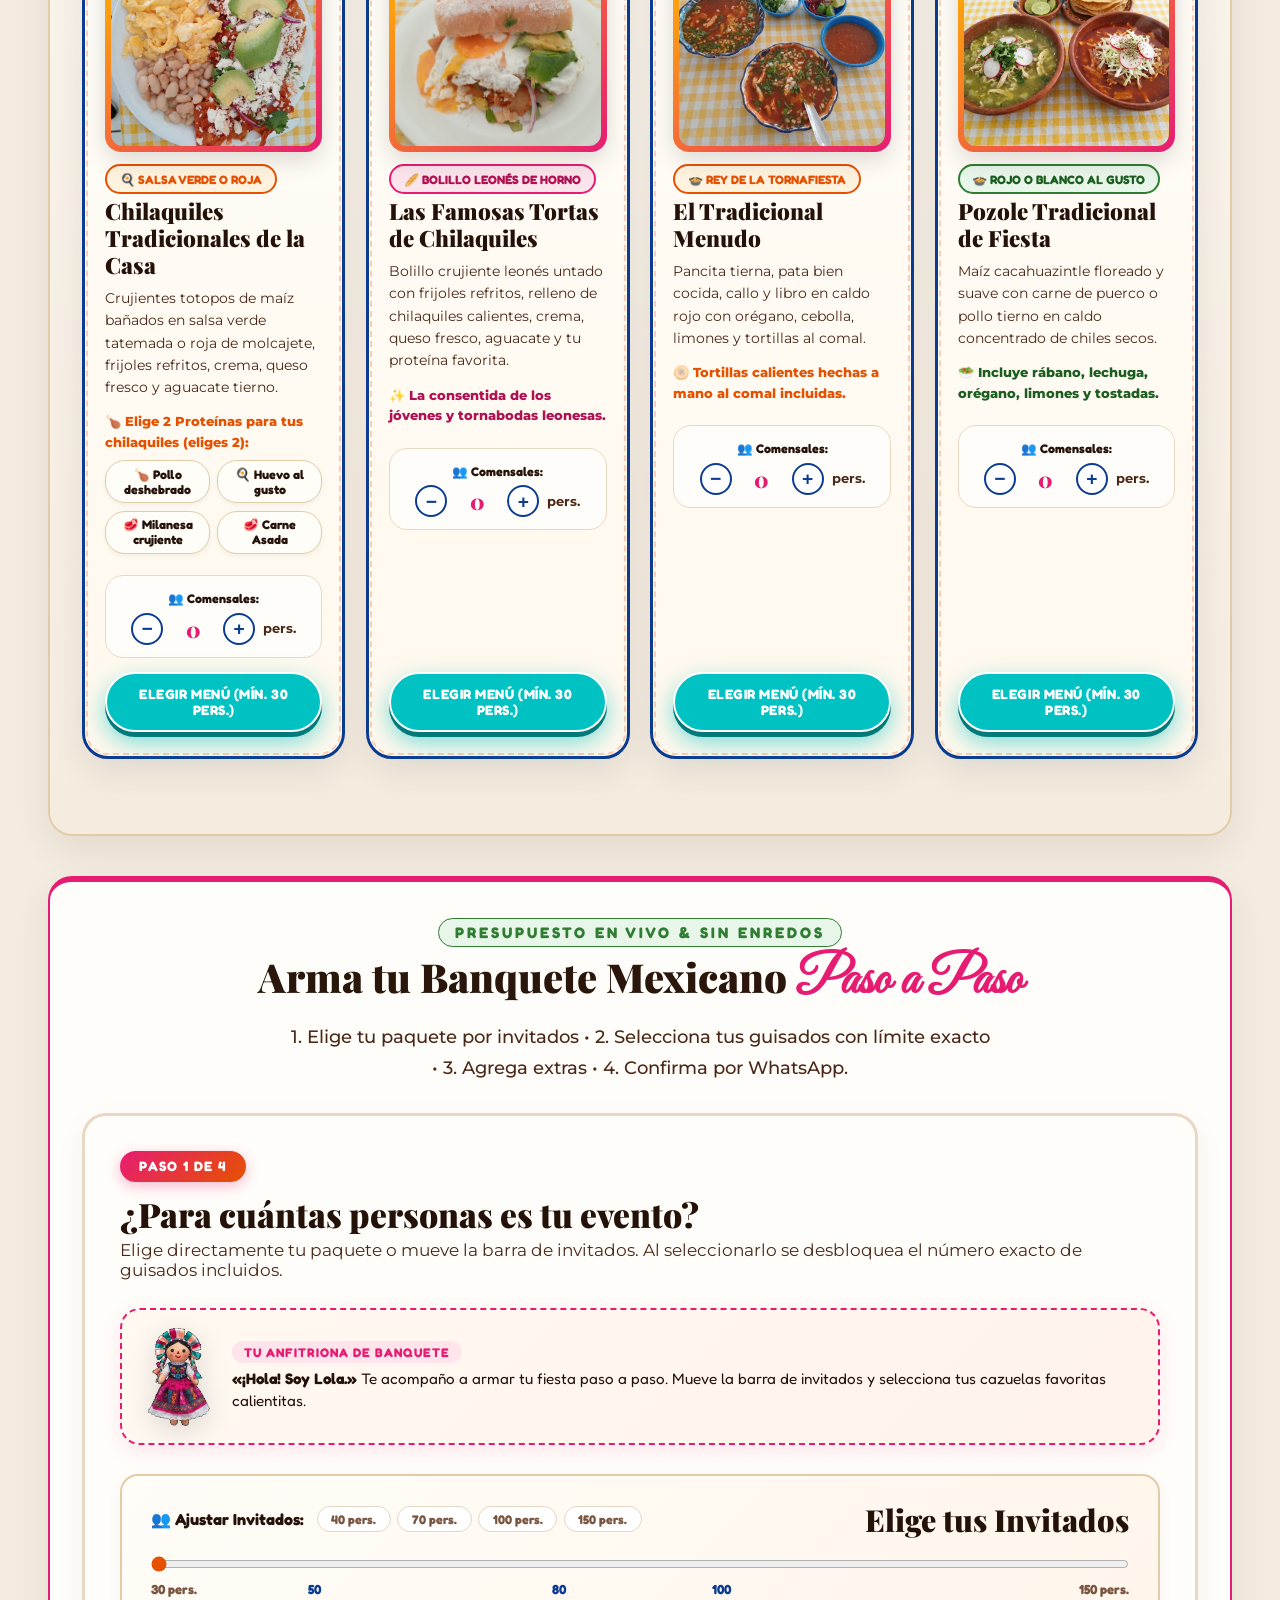
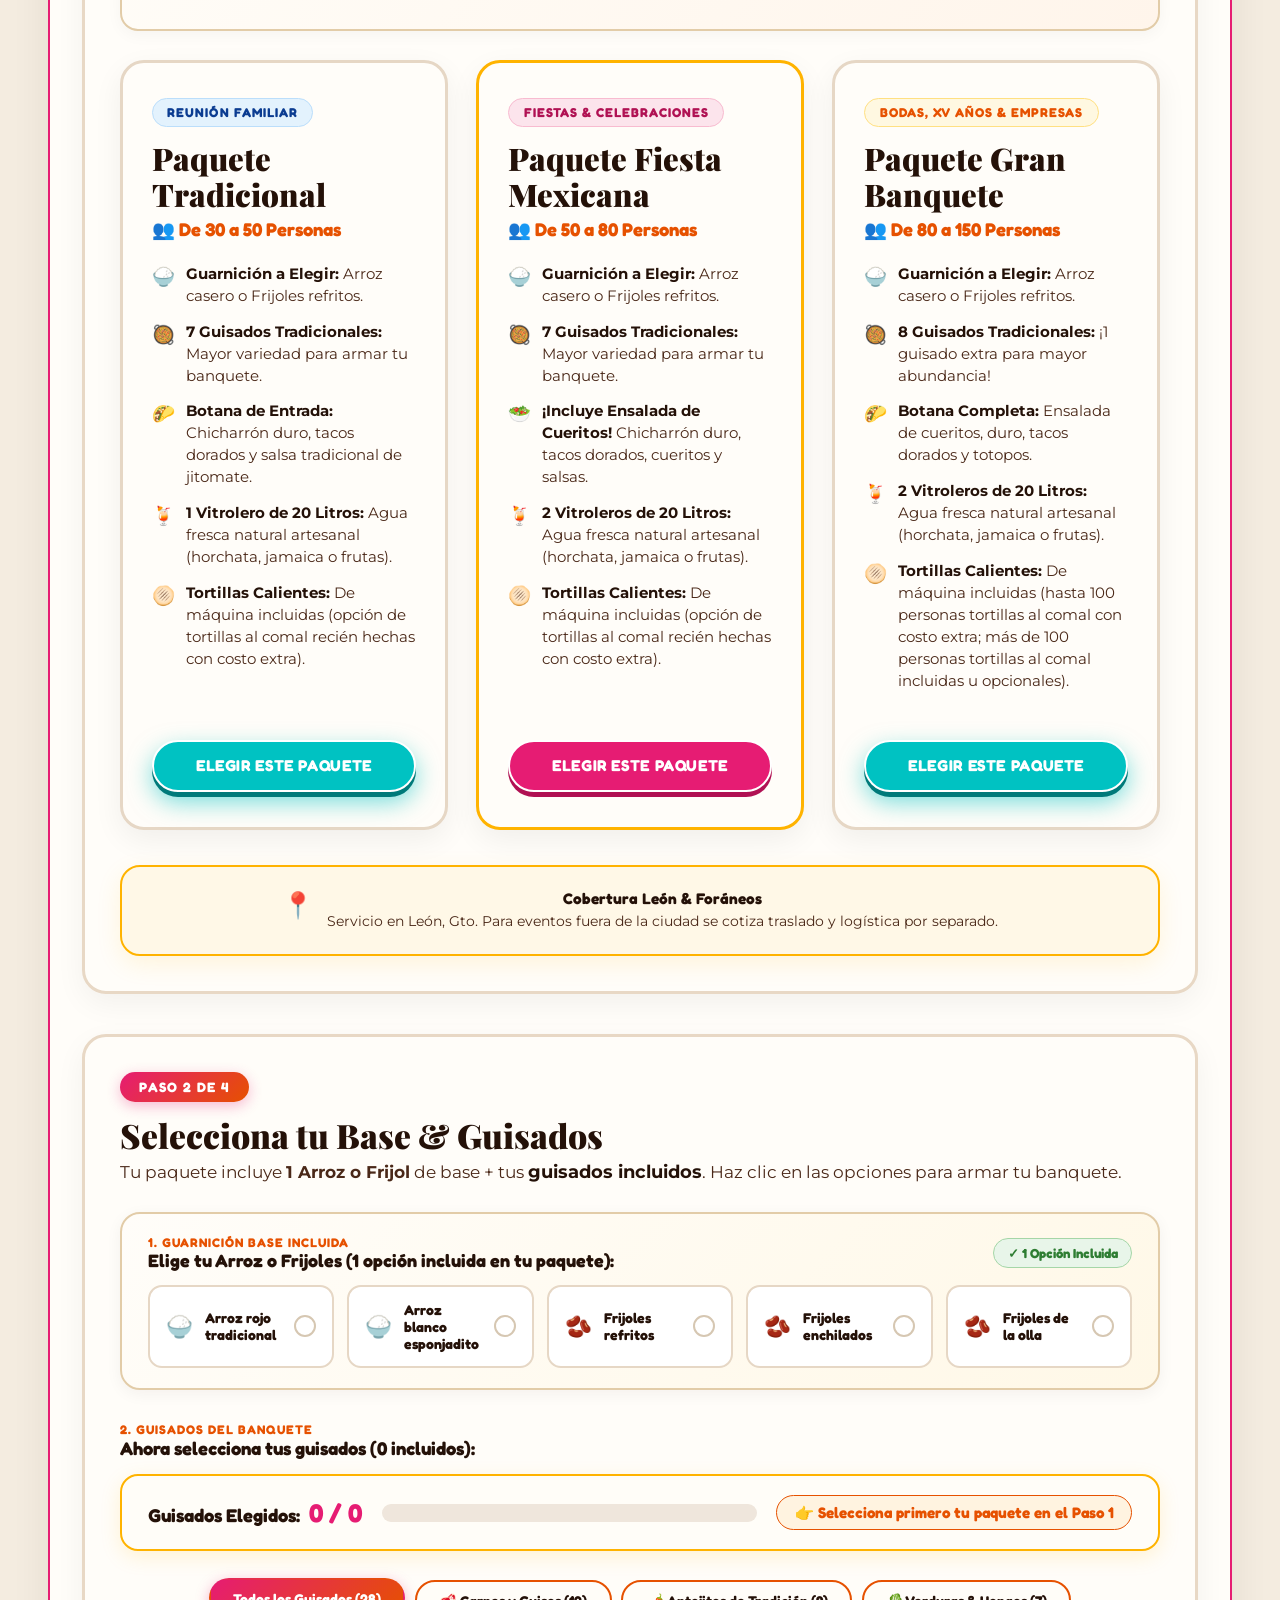
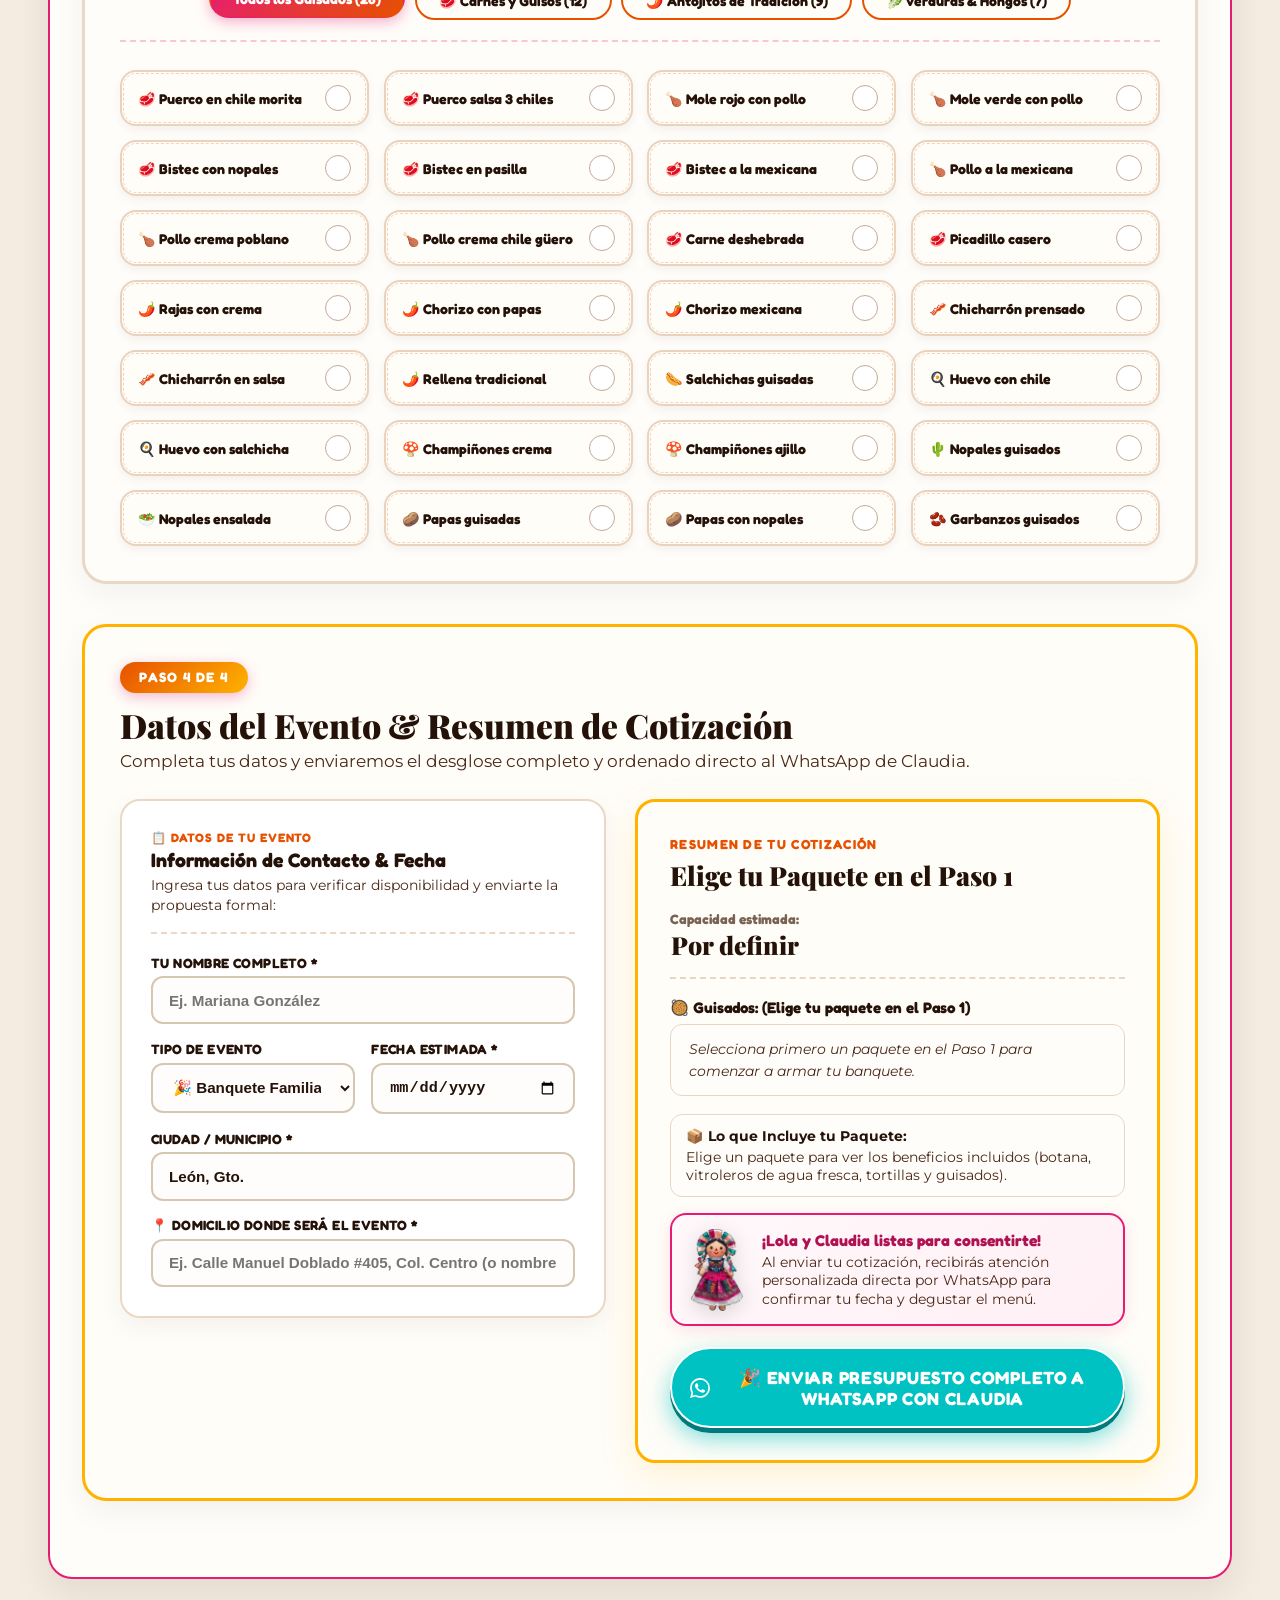
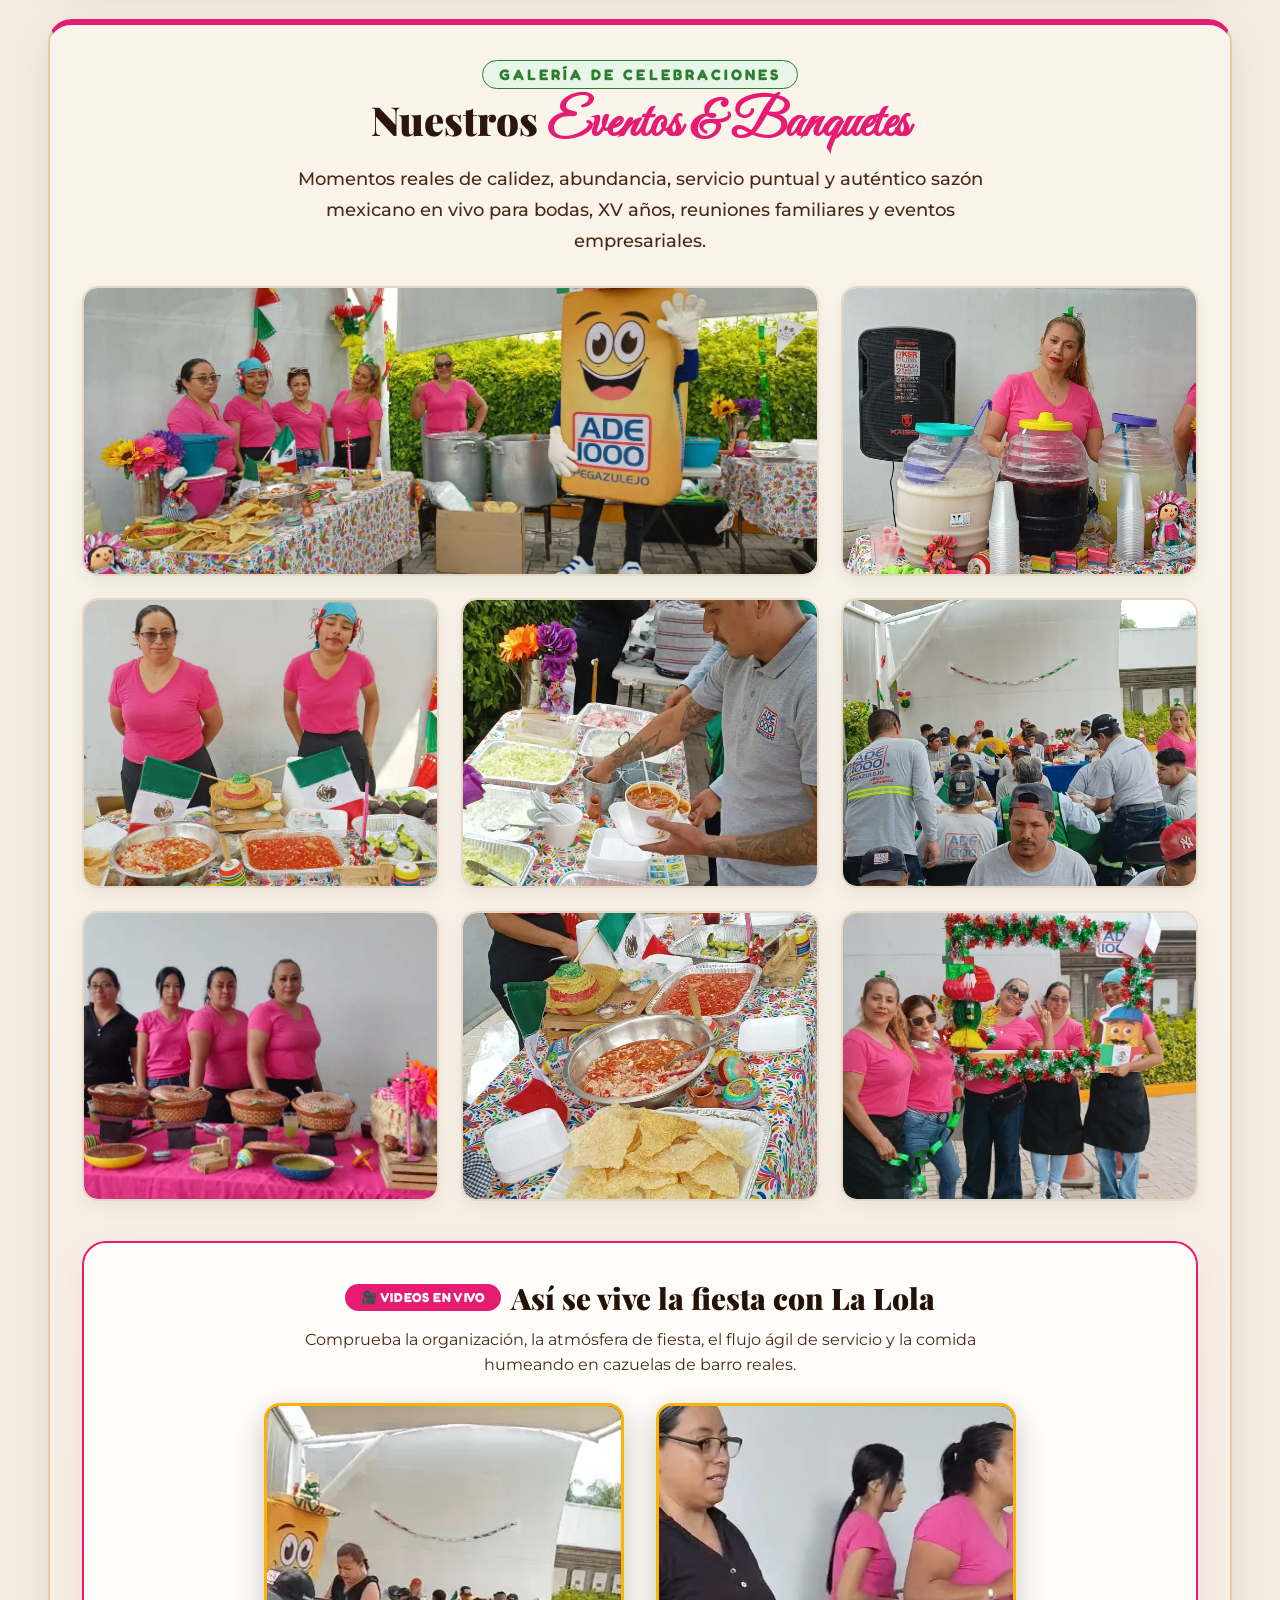
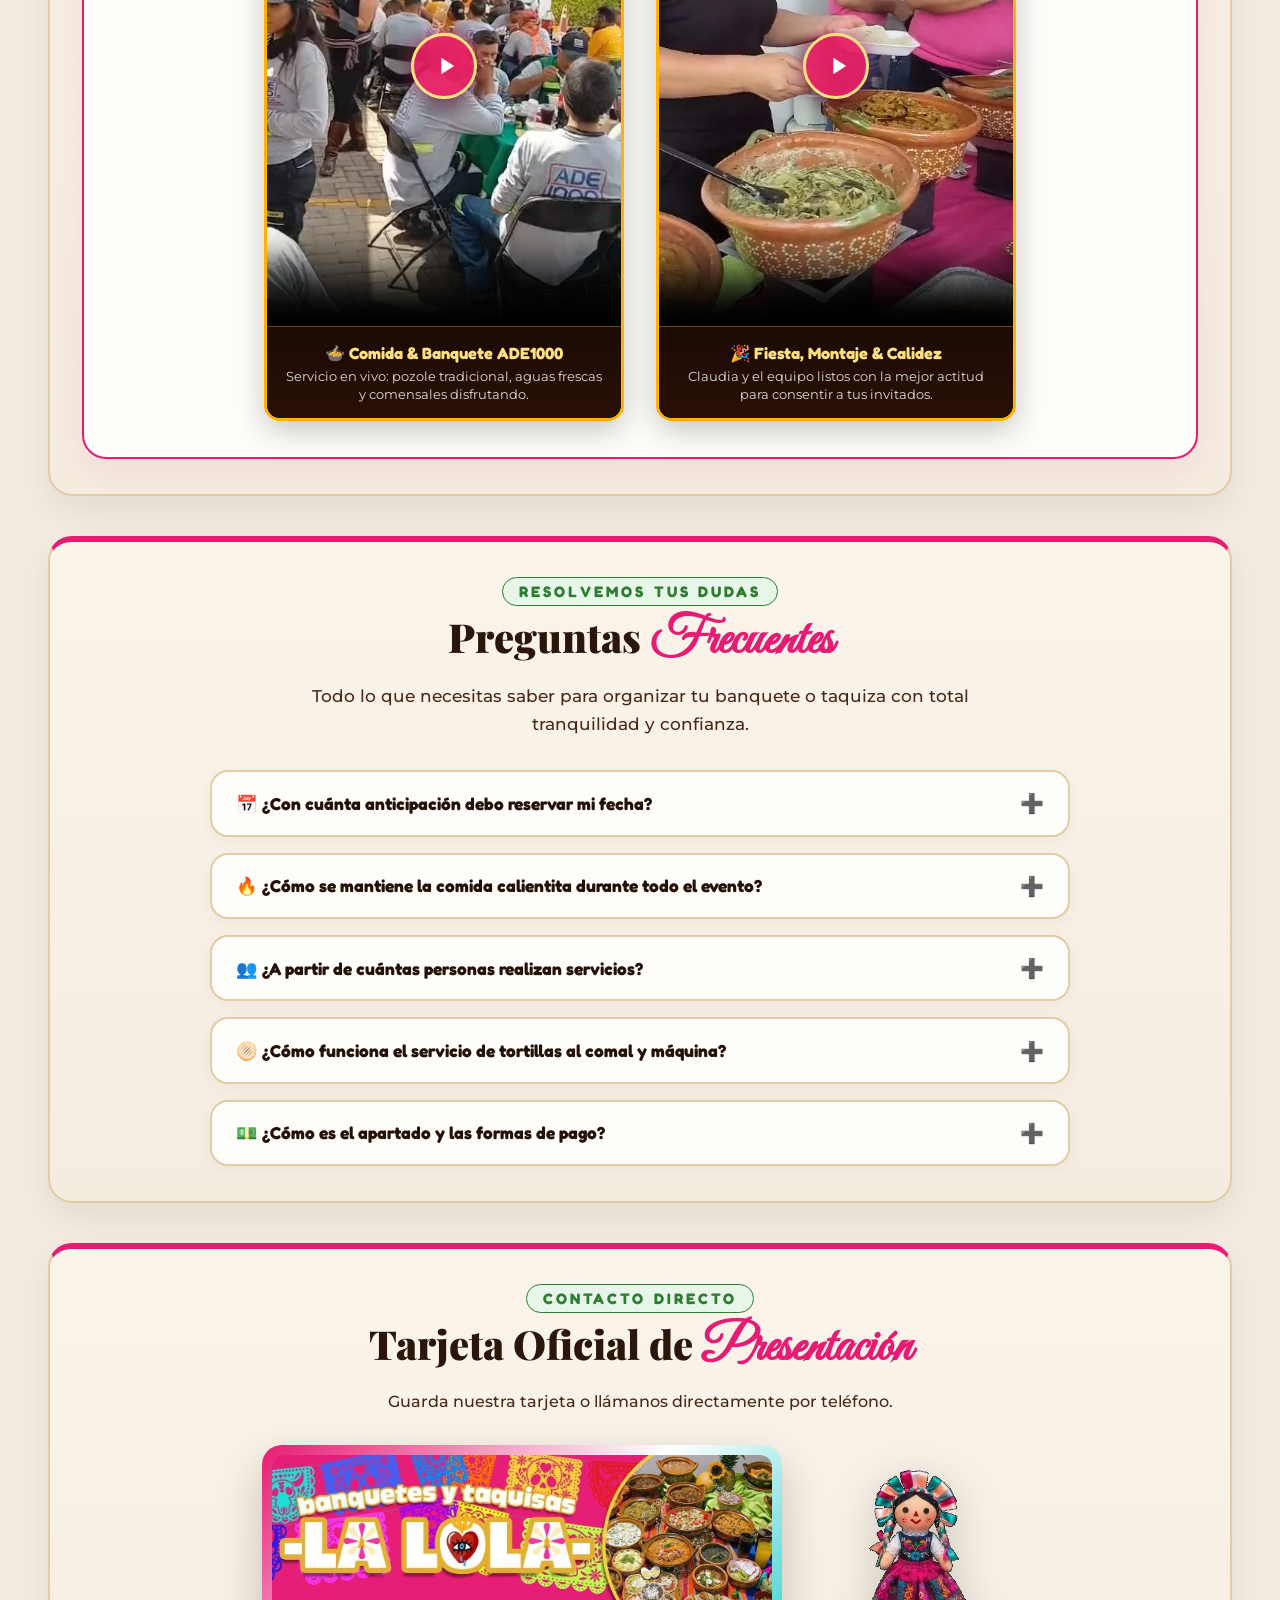
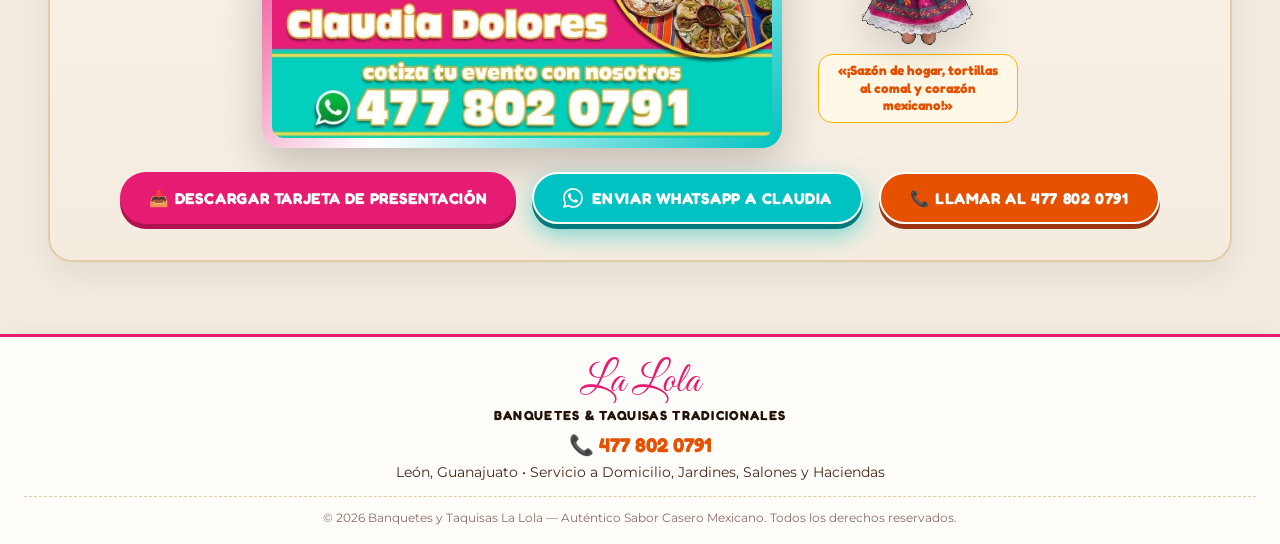
==== commit 44ef5c31: "UX y Rendimiento: Boton flotante movil y optimizacion de imagenes a WebP (ahorro 24.5MB / 86%)" ====
--- a/index.html
+++ b/index.html
@@ -13,7 +13,7 @@
     <meta name="apple-mobile-web-app-status-bar-style" content="black-translucent">
     <meta name="apple-mobile-web-app-title" content="La Lola">
     <link rel="manifest" href="manifest.json">
-    <link rel="apple-touch-icon" href="img/mexican_folk_hero_banner.jpg">
+    <link rel="apple-touch-icon" href="img/mexican_folk_hero_banner.webp">
     
     <!-- Fuentes Google: Festivas y de Rótulo Tradicional Mexicano -->
     <link rel="preconnect" href="https://fonts.googleapis.com">
@@ -68,6 +68,108 @@
         }
         html.wf-loading body { opacity: 0 !important; visibility: hidden !important; }
         html.wf-active body { opacity: 1 !important; visibility: visible !important; transition: opacity 0.25s ease-in; }
+
+        /* ===== BOTÓN FLOTANTE MÓVIL (QUICK CTA BAR) ===== */
+        .mobile-float-cta-bar {
+            position: fixed;
+            bottom: 20px;
+            right: 18px;
+            z-index: 999;
+            display: flex;
+            align-items: center;
+            gap: 10px;
+            opacity: 0;
+            visibility: hidden;
+            transform: translateY(20px);
+            transition: opacity 0.35s ease, transform 0.35s ease, visibility 0.35s;
+            pointer-events: none;
+        }
+
+        .mobile-float-cta-bar.is-visible {
+            opacity: 1;
+            visibility: visible;
+            transform: translateY(0);
+            pointer-events: auto;
+        }
+
+        .mobile-float-btn-quote {
+            display: inline-flex;
+            align-items: center;
+            gap: 0.55rem;
+            padding: 0.75rem 1.35rem;
+            background: linear-gradient(135deg, var(--azul-turquesa), #009E9E);
+            color: #FFFFFF !important;
+            font-family: var(--font-folk);
+            font-size: 0.95rem;
+            font-weight: 800;
+            letter-spacing: 0.03em;
+            text-transform: uppercase;
+            text-decoration: none;
+            border-radius: 50px;
+            border: 2px solid #FFFFFF;
+            box-shadow: 0 4px 0 var(--azul-turquesa-bevel), 0 8px 24px rgba(0, 194, 194, 0.45);
+            transition: all 0.2s ease;
+            white-space: nowrap;
+        }
+
+        .mobile-float-btn-quote:hover,
+        .mobile-float-btn-quote:active {
+            transform: translateY(2px);
+            box-shadow: 0 2px 0 var(--azul-turquesa-bevel), 0 5px 15px rgba(0, 194, 194, 0.5);
+        }
+
+        .mobile-float-btn-quote .float-btn-icon {
+            font-size: 1.15rem;
+            display: inline-block;
+        }
+
+        .mobile-float-btn-wa {
+            display: inline-flex;
+            align-items: center;
+            justify-content: center;
+            width: 48px;
+            height: 48px;
+            background: #25D366;
+            color: #FFFFFF;
+            border-radius: 50%;
+            border: 2px solid #FFFFFF;
+            box-shadow: 0 4px 0 #1B9E4B, 0 8px 24px rgba(37, 211, 102, 0.45);
+            transition: all 0.2s ease;
+            text-decoration: none;
+        }
+
+        .mobile-float-btn-wa:hover,
+        .mobile-float-btn-wa:active {
+            transform: translateY(2px) scale(1.05);
+            box-shadow: 0 2px 0 #1B9E4B, 0 5px 15px rgba(37, 211, 102, 0.5);
+        }
+
+        .mobile-float-btn-wa svg {
+            width: 25px;
+            height: 25px;
+            fill: currentColor;
+        }
+
+        @media (max-width: 480px) {
+            .mobile-float-cta-bar {
+                bottom: 14px;
+                right: 12px;
+                gap: 8px;
+            }
+            .mobile-float-btn-quote {
+                padding: 0.65rem 1.05rem;
+                font-size: 0.86rem;
+            }
+            .mobile-float-btn-wa {
+                width: 42px;
+                height: 42px;
+            }
+            .mobile-float-btn-wa svg {
+                width: 21px;
+                height: 21px;
+            }
+        }
+
     </style>
     <script>
         document.documentElement.classList.add('wf-loading');
@@ -135,7 +237,7 @@
             background-color: #F4ECE0;
             background-image: 
                 linear-gradient(rgba(255, 253, 248, 0.38), rgba(255, 253, 248, 0.38)),
-                url('img/mexican_folk_pattern_bg.jpg');
+                url('img/mexican_folk_pattern_bg.webp');
             background-size: auto, 580px auto;
             background-attachment: fixed;
             -webkit-font-smoothing: antialiased;
@@ -2990,7 +3092,7 @@
     <header id="mainHeader">
         <a href="#" class="brand-logo" style="flex-direction: row; align-items: center; gap: 0.8rem;">
             <!-- 1. LOLA EN EL LOGO / ENCABEZADO -->
-            <img src="img/muneca_lola.png" alt="Muñequita La Lola" class="lola-doll-header">
+            <img src="img/muneca_lola.webp" alt="Muñequita La Lola" class="lola-doll-header">
             <div style="display: flex; flex-direction: column;">
                 <span class="brand-name">La Lola</span>
                 <span class="brand-tag">Sabores de México & Banquetes</span>
@@ -3013,7 +3115,7 @@
     <!-- HERO: ESCENARIO VISUAL TRADICIONAL DE HACIENDA Y PAPEL PICADO -->
     <div class="hero-scenic-banner-container" id="inicio">
         <div class="hero-scenic-card">
-            <img src="img/mexican_folk_hero_banner.jpg" alt="Escenario tradicional mexicano con papel picado y cazuelas" class="hero-scenic-bg-img">
+            <img src="img/mexican_folk_hero_banner.webp" alt="Escenario tradicional mexicano con papel picado y cazuelas" class="hero-scenic-bg-img">
             <div class="hero-scenic-overlay-gradient"></div>
             
             <div class="hero-scenic-content">
@@ -3034,7 +3136,7 @@
             <!-- 2. LOLA EN EL ESCENARIO HERO -->
             <div class="lola-doll-hero-corner">
                 <div class="lola-doll-hero-bubble">¡Bienvenidos a la fiesta! 🌮🎉</div>
-                <img src="img/muneca_lola.png" alt="Lola Anfitriona" class="lola-doll-hero-img">
+                <img src="img/muneca_lola.webp" alt="Lola Anfitriona" class="lola-doll-hero-img">
             </div>
         </div>
     </div>
@@ -3059,15 +3161,15 @@
                         <div class="marquee-photo-caption">🎪 Montaje para el Evento</div>
                     </div>
                     <!-- FOTO 2 -->
-                    <div class="marquee-photo-card" onclick="openLightbox('FOTOS/WhatsApp Image 2026-08-19 at 11.18.05.jpeg')">
+                    <div class="marquee-photo-card" onclick="openLightbox('FOTOS/WhatsApp Image 2026-08-19 at 11.18.05.webp')">
                         <span class="ribbon-market-tag verde">🫓 AL COMAL</span>
-                        <img src="FOTOS/WhatsApp Image 2026-08-19 at 11.18.05.jpeg" alt="Tortillas hechas a mano en comal en vivo" class="marquee-photo-img">
+                        <img src="FOTOS/WhatsApp Image 2026-08-19 at 11.18.05.webp" alt="Tortillas hechas a mano en comal en vivo" class="marquee-photo-img">
                         <div class="marquee-photo-caption">🫓 Tortillas al Comal en Vivo</div>
                     </div>
                     <!-- FOTO 3 -->
-                    <div class="marquee-photo-card" onclick="openLightbox('FOTOS/WhatsApp Image 2026-08-19 at 11.18.04.jpeg')">
+                    <div class="marquee-photo-card" onclick="openLightbox('FOTOS/WhatsApp Image 2026-08-19 at 11.18.04.webp')">
                         <span class="ribbon-market-tag rosa">🥘 GUISADOS</span>
-                        <img src="FOTOS/WhatsApp Image 2026-08-19 at 11.18.04.jpeg" alt="Cazuelas con guisados calientes y vitrolero" class="marquee-photo-img">
+                        <img src="FOTOS/WhatsApp Image 2026-08-19 at 11.18.04.webp" alt="Cazuelas con guisados calientes y vitrolero" class="marquee-photo-img">
                         <div class="marquee-photo-caption">🥘 Cazuelas de Guisado & Vitrolero</div>
                     </div>
                     <!-- FOTO 4 -->
@@ -3083,33 +3185,33 @@
                         <div class="marquee-photo-caption">🥖 Tortas de Chilaquiles</div>
                     </div>
                     <!-- FOTO 6: MENUDO -->
-                    <div class="marquee-photo-card" onclick="openLightbox('FOTOS/7.jpg')">
+                    <div class="marquee-photo-card" onclick="openLightbox('FOTOS/7.webp')">
                         <span class="ribbon-market-tag amarillo">🍲 MENUDO</span>
-                        <img src="FOTOS/7.jpg" alt="El Tradicional Menudo" class="marquee-photo-img">
+                        <img src="FOTOS/7.webp" alt="El Tradicional Menudo" class="marquee-photo-img">
                         <div class="marquee-photo-caption">🍲 El Tradicional Menudo</div>
                     </div>
                     <!-- FOTO 7: POZOLE -->
-                    <div class="marquee-photo-card" onclick="openLightbox('FOTOS/10.jpg')">
+                    <div class="marquee-photo-card" onclick="openLightbox('FOTOS/10.webp')">
                         <span class="ribbon-market-tag verde">🥣 POZOLE</span>
-                        <img src="FOTOS/10.jpg" alt="Pozole Tradicional de Fiesta" class="marquee-photo-img">
+                        <img src="FOTOS/10.webp" alt="Pozole Tradicional de Fiesta" class="marquee-photo-img">
                         <div class="marquee-photo-caption">🥣 Pozole Tradicional</div>
                     </div>
                     <!-- FOTO 8 -->
-                    <div class="marquee-photo-card" onclick="openLightbox('FOTOS/WhatsApp Image 2026-08-19 at 11.28.12.jpeg')">
+                    <div class="marquee-photo-card" onclick="openLightbox('FOTOS/WhatsApp Image 2026-08-19 at 11.28.12.webp')">
                         <span class="ribbon-market-tag verde">👨‍👩‍👧‍👦 FAMILIAS</span>
-                        <img src="FOTOS/WhatsApp Image 2026-08-19 at 11.28.12.jpeg" alt="Invitados disfrutando del banquete" class="marquee-photo-img">
+                        <img src="FOTOS/WhatsApp Image 2026-08-19 at 11.28.12.webp" alt="Invitados disfrutando del banquete" class="marquee-photo-img">
                         <div class="marquee-photo-caption">👨‍👩‍👧‍👦 Familias Felices & Satisfechas</div>
                     </div>
                     <!-- FOTO 9: GRAN BANQUETE Y BOTARGA -->
-                    <div class="marquee-photo-card" onclick="openLightbox('FOTOS/ADE1000/ade1000_equipo_botarga.jpg')">
+                    <div class="marquee-photo-card" onclick="openLightbox('FOTOS/ADE1000/ade1000_equipo_botarga.webp')">
                         <span class="ribbon-market-tag azul" style="background: var(--talavera-azul); color: #FFF;">🎉 EVENTOS</span>
-                        <img src="FOTOS/ADE1000/ade1000_equipo_botarga.jpg" alt="Celebración y banquete en vivo" class="marquee-photo-img">
+                        <img src="FOTOS/ADE1000/ade1000_equipo_botarga.webp" alt="Celebración y banquete en vivo" class="marquee-photo-img">
                         <div class="marquee-photo-caption">🎉 Fiesta & Banquete en Vivo</div>
                     </div>
                     <!-- FOTO 10: ADE 1000 BOTANA Y CUERITOS -->
-                    <div class="marquee-photo-card" onclick="openLightbox('FOTOS/ADE1000/ade1000_botana_cueritos_duros.jpg')">
+                    <div class="marquee-photo-card" onclick="openLightbox('FOTOS/ADE1000/ade1000_botana_cueritos_duros.webp')">
                         <span class="ribbon-market-tag rosa">🌮 BOTANA</span>
-                        <img src="FOTOS/ADE1000/ade1000_botana_cueritos_duros.jpg" alt="Ensalada de cueritos y botana tradicional" class="marquee-photo-img">
+                        <img src="FOTOS/ADE1000/ade1000_botana_cueritos_duros.webp" alt="Ensalada de cueritos y botana tradicional" class="marquee-photo-img">
                         <div class="marquee-photo-caption">🥗 Ensalada de Cueritos & Duros</div>
                     </div>
 
@@ -3119,14 +3221,14 @@
                         <img src="FOTOS/WhatsApp Image 2026-08-19 at 11.18.10 (1).jpeg" alt="Montaje para el evento con cazuelas tradicionales" class="marquee-photo-img">
                         <div class="marquee-photo-caption">🎪 Montaje para el Evento</div>
                     </div>
-                    <div class="marquee-photo-card" onclick="openLightbox('FOTOS/WhatsApp Image 2026-08-19 at 11.18.05.jpeg')">
+                    <div class="marquee-photo-card" onclick="openLightbox('FOTOS/WhatsApp Image 2026-08-19 at 11.18.05.webp')">
                         <span class="ribbon-market-tag verde">🫓 AL COMAL</span>
-                        <img src="FOTOS/WhatsApp Image 2026-08-19 at 11.18.05.jpeg" alt="Tortillas hechas a mano en comal en vivo" class="marquee-photo-img">
+                        <img src="FOTOS/WhatsApp Image 2026-08-19 at 11.18.05.webp" alt="Tortillas hechas a mano en comal en vivo" class="marquee-photo-img">
                         <div class="marquee-photo-caption">🫓 Tortillas al Comal en Vivo</div>
                     </div>
-                    <div class="marquee-photo-card" onclick="openLightbox('FOTOS/WhatsApp Image 2026-08-19 at 11.18.04.jpeg')">
+                    <div class="marquee-photo-card" onclick="openLightbox('FOTOS/WhatsApp Image 2026-08-19 at 11.18.04.webp')">
                         <span class="ribbon-market-tag rosa">🥘 GUISADOS</span>
-                        <img src="FOTOS/WhatsApp Image 2026-08-19 at 11.18.04.jpeg" alt="Cazuelas con guisados calientes y vitrolero" class="marquee-photo-img">
+                        <img src="FOTOS/WhatsApp Image 2026-08-19 at 11.18.04.webp" alt="Cazuelas con guisados calientes y vitrolero" class="marquee-photo-img">
                         <div class="marquee-photo-caption">🥘 Cazuelas de Guisado & Vitrolero</div>
                     </div>
                     <div class="marquee-photo-card" onclick="openLightbox('FOTOS/WhatsApp Image 2026-08-19 at 11.18.05 (2).jpeg')">
@@ -3139,29 +3241,29 @@
                         <img src="FOTOS/WhatsApp Image 2026-08-19 at 11.18.06 (1).jpeg" alt="Tortas de chilaquiles con huevo" class="marquee-photo-img">
                         <div class="marquee-photo-caption">🥖 Tortas de Chilaquiles</div>
                     </div>
-                    <div class="marquee-photo-card" onclick="openLightbox('FOTOS/7.jpg')">
+                    <div class="marquee-photo-card" onclick="openLightbox('FOTOS/7.webp')">
                         <span class="ribbon-market-tag amarillo">🍲 MENUDO</span>
-                        <img src="FOTOS/7.jpg" alt="El Tradicional Menudo" class="marquee-photo-img">
+                        <img src="FOTOS/7.webp" alt="El Tradicional Menudo" class="marquee-photo-img">
                         <div class="marquee-photo-caption">🍲 El Tradicional Menudo</div>
                     </div>
-                    <div class="marquee-photo-card" onclick="openLightbox('FOTOS/10.jpg')">
+                    <div class="marquee-photo-card" onclick="openLightbox('FOTOS/10.webp')">
                         <span class="ribbon-market-tag verde">🥣 POZOLE</span>
-                        <img src="FOTOS/10.jpg" alt="Pozole Tradicional de Fiesta" class="marquee-photo-img">
+                        <img src="FOTOS/10.webp" alt="Pozole Tradicional de Fiesta" class="marquee-photo-img">
                         <div class="marquee-photo-caption">🥣 Pozole Tradicional</div>
                     </div>
-                    <div class="marquee-photo-card" onclick="openLightbox('FOTOS/WhatsApp Image 2026-08-19 at 11.28.12.jpeg')">
+                    <div class="marquee-photo-card" onclick="openLightbox('FOTOS/WhatsApp Image 2026-08-19 at 11.28.12.webp')">
                         <span class="ribbon-market-tag verde">👨‍👩‍👧‍👦 FAMILIAS</span>
-                        <img src="FOTOS/WhatsApp Image 2026-08-19 at 11.28.12.jpeg" alt="Invitados disfrutando del banquete" class="marquee-photo-img">
+                        <img src="FOTOS/WhatsApp Image 2026-08-19 at 11.28.12.webp" alt="Invitados disfrutando del banquete" class="marquee-photo-img">
                         <div class="marquee-photo-caption">👨‍👩‍👧‍👦 Familias Felices & Satisfechas</div>
                     </div>
-                    <div class="marquee-photo-card" onclick="openLightbox('FOTOS/ADE1000/ade1000_equipo_botarga.jpg')">
+                    <div class="marquee-photo-card" onclick="openLightbox('FOTOS/ADE1000/ade1000_equipo_botarga.webp')">
                         <span class="ribbon-market-tag azul" style="background: var(--talavera-azul); color: #FFF;">🎉 EVENTOS</span>
-                        <img src="FOTOS/ADE1000/ade1000_equipo_botarga.jpg" alt="Celebración y banquete en vivo" class="marquee-photo-img">
+                        <img src="FOTOS/ADE1000/ade1000_equipo_botarga.webp" alt="Celebración y banquete en vivo" class="marquee-photo-img">
                         <div class="marquee-photo-caption">🎉 Fiesta & Banquete en Vivo</div>
                     </div>
-                    <div class="marquee-photo-card" onclick="openLightbox('FOTOS/ADE1000/ade1000_botana_cueritos_duros.jpg')">
+                    <div class="marquee-photo-card" onclick="openLightbox('FOTOS/ADE1000/ade1000_botana_cueritos_duros.webp')">
                         <span class="ribbon-market-tag rosa">🌮 BOTANA</span>
-                        <img src="FOTOS/ADE1000/ade1000_botana_cueritos_duros.jpg" alt="Ensalada de cueritos y botana tradicional" class="marquee-photo-img">
+                        <img src="FOTOS/ADE1000/ade1000_botana_cueritos_duros.webp" alt="Ensalada de cueritos y botana tradicional" class="marquee-photo-img">
                         <div class="marquee-photo-caption">🥗 Ensalada de Cueritos & Duros</div>
                     </div>
                 </div>
@@ -3171,7 +3273,7 @@
 
         <!-- BANNER BODEGÓN FESTIVO TRADICIONAL -->
         <div class="festive-flatlay-banner">
-            <img src="img/mexican_folk_festive_footer.jpg" alt="Mesa de banquete tradicional mexicano con cempasuchil y cazuelas">
+            <img src="img/mexican_folk_festive_footer.webp" alt="Mesa de banquete tradicional mexicano con cempasuchil y cazuelas">
             <div class="festive-flatlay-banner-text">
                 <h3>¡El Gran Banquete de Fiesta Mexicana!</h3>
                 <p style="font-size: 1.15rem; font-weight: 700; margin-top: 0.4rem; color: #FFFFFF;">El auténtico sazón de casa cocinado a fuego lento con amor y tradición.</p>
@@ -3197,8 +3299,8 @@
                 <div class="holiday-hero-col">
                     <div class="holiday-main-card">
                         <span class="ribbon-holiday-star">⭐ PLATO FUERTE ESTELAR</span>
-                        <div class="holiday-hero-photo-frame" onclick="openLightbox('FOTOS/1.jpg')">
-                            <img src="FOTOS/1.jpg" alt="Pierna Rellena Horneada Tradicional de Fiestas Decembrinas" class="holiday-hero-photo">
+                        <div class="holiday-hero-photo-frame" onclick="openLightbox('FOTOS/1.webp')">
+                            <img src="FOTOS/1.webp" alt="Pierna Rellena Horneada Tradicional de Fiestas Decembrinas" class="holiday-hero-photo">
                             <div class="holiday-photo-badge-zoom">🔍 Toca para ampliar foto real</div>
                         </div>
                         <div class="holiday-main-info">
@@ -3245,9 +3347,9 @@
 
                     <div class="holiday-courses-grid">
                         <!-- 1. Entrada (Foto 3) - 1 a elegir -->
-                        <div class="holiday-course-card" onclick="openLightbox('FOTOS/3.jpg')">
+                        <div class="holiday-course-card" onclick="openLightbox('FOTOS/3.webp')">
                             <div class="holiday-course-thumb">
-                                <img src="FOTOS/3.jpg" alt="Entrada festiva: Papitas cambray o queso Philadelphia">
+                                <img src="FOTOS/3.webp" alt="Entrada festiva: Papitas cambray o queso Philadelphia">
                                 <span class="course-mini-tag">1. Entrada</span>
                             </div>
                             <div class="holiday-course-content">
@@ -3261,9 +3363,9 @@
                         </div>
 
                         <!-- 2. Guarnición (Foto 4) - 1 a elegir -->
-                        <div class="holiday-course-card" onclick="openLightbox('FOTOS/4.jpg')">
+                        <div class="holiday-course-card" onclick="openLightbox('FOTOS/4.webp')">
                             <div class="holiday-course-thumb">
-                                <img src="FOTOS/4.jpg" alt="Guarniciones festivas: Espagueti verde, puré o ensalada verde">
+                                <img src="FOTOS/4.webp" alt="Guarniciones festivas: Espagueti verde, puré o ensalada verde">
                                 <span class="course-mini-tag">2. Guarnición</span>
                             </div>
                             <div class="holiday-course-content">
@@ -3278,9 +3380,9 @@
                         </div>
 
                         <!-- 3. Postre (Foto 5) - 1 a elegir -->
-                        <div class="holiday-course-card" onclick="openLightbox('FOTOS/5.jpg')">
+                        <div class="holiday-course-card" onclick="openLightbox('FOTOS/5.webp')">
                             <div class="holiday-course-thumb">
-                                <img src="FOTOS/5.jpg" alt="Postre navideño: Ensalada de manzana, zanahoria o pay de queso">
+                                <img src="FOTOS/5.webp" alt="Postre navideño: Ensalada de manzana, zanahoria o pay de queso">
                                 <span class="course-mini-tag">3. Postre</span>
                             </div>
                             <div class="holiday-course-content">
@@ -3295,9 +3397,9 @@
                         </div>
 
                         <!-- 4. Bebida Tradicional Caliente (Foto 9) - 1 a elegir -->
-                        <div class="holiday-course-card" onclick="openLightbox('FOTOS/9.jpg')">
+                        <div class="holiday-course-card" onclick="openLightbox('FOTOS/9.webp')">
                             <div class="holiday-course-thumb">
-                                <img src="FOTOS/9.jpg" alt="Bebidas calientitas: Chocolate caliente, ponche o café de olla">
+                                <img src="FOTOS/9.webp" alt="Bebidas calientitas: Chocolate caliente, ponche o café de olla">
                                 <span class="course-mini-tag">4. Bebida</span>
                             </div>
                             <div class="holiday-course-content">
@@ -3313,8 +3415,8 @@
 
                         <!-- 5. Extras: Charcutería Opcional (Foto 6 - Click para agregar como extra) -->
                         <div class="holiday-course-card highlight-extra" id="card-extra-charcuteria" onclick="toggleHolidayCharcuterie(event)">
-                            <div class="holiday-course-thumb" onclick="event.stopPropagation(); openLightbox('FOTOS/6.jpg');" title="Toca para ampliar foto">
-                                <img src="FOTOS/6.jpg" alt="Tabla Monumental de Charcutería Fina">
+                            <div class="holiday-course-thumb" onclick="event.stopPropagation(); openLightbox('FOTOS/6.webp');" title="Toca para ampliar foto">
+                                <img src="FOTOS/6.webp" alt="Tabla Monumental de Charcutería Fina">
                                 <span class="course-mini-tag gold">Extra Opcional</span>
                             </div>
                             <div class="holiday-course-content">
@@ -3421,8 +3523,8 @@
                 <!-- 3. Menudo -->
                 <div class="dish-folk-card-col">
                     <span class="ribbon-market-tag amarillo">🍲 TRADICIONAL</span>
-                    <div class="dish-photo-talavera-frame" onclick="openLightbox('FOTOS/7.jpg')">
-                        <img src="FOTOS/7.jpg" alt="Menudo tradicional calientito">
+                    <div class="dish-photo-talavera-frame" onclick="openLightbox('FOTOS/7.webp')">
+                        <img src="FOTOS/7.webp" alt="Menudo tradicional calientito">
                     </div>
                     <div>
                         <span style="background: #FFF3E0; border: 2px solid var(--cempasuchil-fuego); color: var(--cempasuchil-fuego); padding: 0.35rem 0.8rem; border-radius: 30px; font-family: var(--font-folk); font-size: 0.76rem; font-weight: 800; text-transform: uppercase;">🍲 Rey de la Tornafiesta</span>
@@ -3453,8 +3555,8 @@
                 <!-- 4. Pozole Tradicional -->
                 <div class="dish-folk-card-col">
                     <span class="ribbon-market-tag verde" style="background: #E8F5E9; border-color: #2E7D32; color: #1B5E20;">🇲🇽 FIESTA PATRIA</span>
-                    <div class="dish-photo-talavera-frame" onclick="openLightbox('FOTOS/10.jpg')">
-                        <img src="FOTOS/10.jpg" alt="Pozole tradicional bien servido con guarniciones">
+                    <div class="dish-photo-talavera-frame" onclick="openLightbox('FOTOS/10.webp')">
+                        <img src="FOTOS/10.webp" alt="Pozole tradicional bien servido con guarniciones">
                     </div>
                     <div>
                         <span style="background: #E8F5E9; border: 2px solid #2E7D32; color: #1B5E20; padding: 0.35rem 0.8rem; border-radius: 30px; font-family: var(--font-folk); font-size: 0.76rem; font-weight: 800; text-transform: uppercase;">🍲 Rojo o Blanco al Gusto</span>
@@ -3505,7 +3607,7 @@
 
                 <!-- 3. LOLA GUÍA ANFITRIONA EN EL ARMADOR DE BANQUETE -->
                 <div class="lola-doll-guide-card">
-                    <img src="img/muneca_lola.png" alt="Lola Anfitriona" class="lola-doll-guide-avatar">
+                    <img src="img/muneca_lola.webp" alt="Lola Anfitriona" class="lola-doll-guide-avatar">
                     <div class="lola-doll-guide-bubble">
                         <span class="lola-guide-tag">Tu Anfitriona de Banquete</span>
                         <p><strong>«¡Hola! Soy Lola.»</strong> Te acompaño a armar tu fiesta paso a paso. Mueve la barra de invitados y selecciona tus cazuelas favoritas calientitas.</p>
@@ -3959,7 +4061,7 @@
 
                             <!-- 4A. LOLA EN EL RESUMEN FINAL DE COTIZACIÓN -->
                             <div class="lola-doll-summary-badge" style="margin-top: 1rem;">
-                                <img src="img/muneca_lola.png" alt="Lola y Claudia listas para tu banquete" class="lola-doll-summary-img">
+                                <img src="img/muneca_lola.webp" alt="Lola y Claudia listas para tu banquete" class="lola-doll-summary-img">
                                 <div class="lola-doll-summary-text">
                                     <strong>¡Lola y Claudia listas para consentirte!</strong>
                                     <span>Al enviar tu cotización, recibirás atención personalizada directa por WhatsApp para confirmar tu fecha y degustar el menú.</span>
@@ -3993,43 +4095,43 @@
             <!-- Galería Visual Limpia (Sin textos publicitarios, ampliable con un clic) -->
             <div class="ade-grid-gallery" style="margin-bottom: 2.5rem;">
                 <!-- Foto 1: Montaje principal y equipo -->
-                <div class="ade-photo-card span-8" onclick="openLightbox('FOTOS/ADE1000/ade1000_equipo_botarga.jpg')">
-                    <img src="FOTOS/ADE1000/ade1000_equipo_botarga.jpg" alt="Equipo de servicio y cocina de La Lola en banquete">
+                <div class="ade-photo-card span-8" onclick="openLightbox('FOTOS/ADE1000/ade1000_equipo_botarga.webp')">
+                    <img src="FOTOS/ADE1000/ade1000_equipo_botarga.webp" alt="Equipo de servicio y cocina de La Lola en banquete">
                 </div>
 
                 <!-- Foto 2: Vitroleros de 20L y Aguas Frescas -->
-                <div class="ade-photo-card span-4" onclick="openLightbox('FOTOS/ADE1000/ade1000_vitroleros_aguas.jpg')">
-                    <img src="FOTOS/ADE1000/ade1000_vitroleros_aguas.jpg" alt="Estación de vitroleros de aguas frescas con mantel tradicional">
+                <div class="ade-photo-card span-4" onclick="openLightbox('FOTOS/ADE1000/ade1000_vitroleros_aguas.webp')">
+                    <img src="FOTOS/ADE1000/ade1000_vitroleros_aguas.webp" alt="Estación de vitroleros de aguas frescas con mantel tradicional">
                 </div>
 
                 <!-- Foto 3: Estación de Botana y Ensalada de Cueritos -->
-                <div class="ade-photo-card span-4" onclick="openLightbox('FOTOS/ADE1000/ade1000_botana_cueritos_duros.jpg')">
-                    <img src="FOTOS/ADE1000/ade1000_botana_cueritos_duros.jpg" alt="Botana tradicional: ensalada de cueritos y chicharrón duro">
+                <div class="ade-photo-card span-4" onclick="openLightbox('FOTOS/ADE1000/ade1000_botana_cueritos_duros.webp')">
+                    <img src="FOTOS/ADE1000/ade1000_botana_cueritos_duros.webp" alt="Botana tradicional: ensalada de cueritos y chicharrón duro">
                 </div>
 
                 <!-- Foto 4: Servicio de Comida Caliente -->
-                <div class="ade-photo-card span-4" onclick="openLightbox('FOTOS/ADE1000/ade1000_servicio_pozole.jpg')">
-                    <img src="FOTOS/ADE1000/ade1000_servicio_pozole.jpg" alt="Servicio de banquete caliente con guarniciones frescas">
+                <div class="ade-photo-card span-4" onclick="openLightbox('FOTOS/ADE1000/ade1000_servicio_pozole.webp')">
+                    <img src="FOTOS/ADE1000/ade1000_servicio_pozole.webp" alt="Servicio de banquete caliente con guarniciones frescas">
                 </div>
 
                 <!-- Foto 5: Invitados Disfrutando del Banquete -->
-                <div class="ade-photo-card span-4" onclick="openLightbox('FOTOS/ADE1000/ade1000_comedor_colaboradores.jpg')">
-                    <img src="FOTOS/ADE1000/ade1000_comedor_colaboradores.jpg" alt="Invitados disfrutando del banquete mexicano">
+                <div class="ade-photo-card span-4" onclick="openLightbox('FOTOS/ADE1000/ade1000_comedor_colaboradores.webp')">
+                    <img src="FOTOS/ADE1000/ade1000_comedor_colaboradores.webp" alt="Invitados disfrutando del banquete mexicano">
                 </div>
 
                 <!-- Foto 6: Cocineras con Cazuelas de Barro -->
-                <div class="ade-photo-card span-4" onclick="openLightbox('FOTOS/ADE1000/ade1000_equipo_cazuelas.jpg')">
-                    <img src="FOTOS/ADE1000/ade1000_equipo_cazuelas.jpg" alt="Cocineras tradicionales con cazuelas de barro y comal">
+                <div class="ade-photo-card span-4" onclick="openLightbox('FOTOS/ADE1000/ade1000_equipo_cazuelas.webp')">
+                    <img src="FOTOS/ADE1000/ade1000_equipo_cazuelas.webp" alt="Cocineras tradicionales con cazuelas de barro y comal">
                 </div>
 
                 <!-- Foto 7: Mesa de Botanas y Decoración Mexicana -->
-                <div class="ade-photo-card span-4" onclick="openLightbox('FOTOS/ADE1000/ade1000_mesa_botana_detalle.jpg')">
-                    <img src="FOTOS/ADE1000/ade1000_mesa_botana_detalle.jpg" alt="Montaje de botanas con chicharrón, tacos dorados y salsas">
+                <div class="ade-photo-card span-4" onclick="openLightbox('FOTOS/ADE1000/ade1000_mesa_botana_detalle.webp')">
+                    <img src="FOTOS/ADE1000/ade1000_mesa_botana_detalle.webp" alt="Montaje de botanas con chicharrón, tacos dorados y salsas">
                 </div>
 
                 <!-- Foto 8: Ambiente Festivo y Sonrisas -->
-                <div class="ade-photo-card span-4" onclick="openLightbox('FOTOS/ADE1000/ade1000_marco_fotografico.jpg')">
-                    <img src="FOTOS/ADE1000/ade1000_marco_fotografico.jpg" alt="Ambiente festivo y sonrisas en celebración">
+                <div class="ade-photo-card span-4" onclick="openLightbox('FOTOS/ADE1000/ade1000_marco_fotografico.webp')">
+                    <img src="FOTOS/ADE1000/ade1000_marco_fotografico.webp" alt="Ambiente festivo y sonrisas en celebración">
                 </div>
             </div>
 
@@ -4052,7 +4154,7 @@
                     <!-- Video 1: Comida y Banquete ADE1000 -->
                     <div class="video-vertical-card">
                         <div class="video-media-wrapper">
-                            <video loop muted playsinline controls preload="none" poster="FOTOS/ADE1000/ade1000_video_poster.jpg">
+                            <video loop muted playsinline controls preload="none" poster="FOTOS/ADE1000/ade1000_video_poster.webp">
                                 <source src="FOTOS/ADE1000/ade1000_video_resumen.mp4" type="video/mp4">
                                 Tu navegador no soporta la reproducción de video.
                             </video>
@@ -4070,7 +4172,7 @@
                     <!-- Video 2: video 1.mp4 (Atención y Fiesta) -->
                     <div class="video-vertical-card">
                         <div class="video-media-wrapper">
-                            <video loop muted playsinline controls preload="none" poster="FOTOS/video_1_poster.jpg">
+                            <video loop muted playsinline controls preload="none" poster="FOTOS/video_1_poster.webp">
                                 <source src="FOTOS/video%201.mp4" type="video/mp4">
                                 <source src="FOTOS/video 1.mp4" type="video/mp4">
                                 Tu navegador no soporta la reproducción de video.
@@ -4165,13 +4267,13 @@
             </div>
 
             <div style="display: flex; justify-content: center; align-items: center; gap: 2.2rem; flex-wrap: wrap; max-width: 820px; margin: 1.5rem auto;">
-                <div style="max-width: 520px; flex: 1 1 300px; border-radius: 20px; padding: 10px; background: linear-gradient(135deg, var(--rosa-mexicano), #FFFFFF 50%, var(--azul-turquesa)); box-shadow: 0 18px 45px rgba(0,0,0,0.2); cursor: pointer;" onclick="openLightbox('FOTOS/WhatsApp Image 2026-07-25 at 20.02.30 (1).jpeg')">
-                    <img src="FOTOS/WhatsApp Image 2026-07-25 at 20.02.30 (1).jpeg" alt="Tarjeta Oficial Banquetes y Taquisas La Lola" style="width: 100%; border-radius: 12px; display: block;">
+                <div style="max-width: 520px; flex: 1 1 300px; border-radius: 20px; padding: 10px; background: linear-gradient(135deg, var(--rosa-mexicano), #FFFFFF 50%, var(--azul-turquesa)); box-shadow: 0 18px 45px rgba(0,0,0,0.2); cursor: pointer;" onclick="openLightbox('FOTOS/tarjeta_presentacion_la_lola.webp')">
+                    <img src="FOTOS/tarjeta_presentacion_la_lola.webp" alt="Tarjeta Oficial Banquetes y Taquisas La Lola" style="width: 100%; border-radius: 12px; display: block;">
                 </div>
 
                 <!-- 4B. LOLA JUNTO A LA TARJETA OFICIAL -->
                 <div class="lola-doll-contact-companion">
-                    <img src="img/muneca_lola.png" alt="Lola y Claudia" class="lola-doll-contact-img">
+                    <img src="img/muneca_lola.webp" alt="Lola y Claudia" class="lola-doll-contact-img">
                     <div class="lola-doll-contact-speech">
                         <span>«¡Sazón de hogar, tortillas al comal y corazón mexicano!»</span>
                     </div>
@@ -4207,6 +4309,18 @@
             <p>© 2026 Banquetes y Taquisas La Lola — Auténtico Sabor Casero Mexicano. Todos los derechos reservados.</p>
         </div>
     </footer>
+
+
+    <!-- BOTÓN FLOTANTE MÓVIL: COTIZAR BANQUETE & WHATSAPP DIRECTO -->
+    <div class="mobile-float-cta-bar" id="mobileFloatCta" aria-label="Acceso rápido a cotización">
+        <a href="#armar-banquete" class="mobile-float-btn-quote" id="btnFloatQuote">
+            <span class="float-btn-icon">🌮</span>
+            <span class="float-btn-text">Cotizar Banquete</span>
+        </a>
+        <a href="https://wa.me/524778020791?text=Hola%20Claudia%2C%20quisiera%20cotizar%20un%20banquete%20para%20un%20evento%20🎉" target="_blank" class="mobile-float-btn-wa" title="WhatsApp directo con Claudia" aria-label="Contactar por WhatsApp">
+            <svg viewBox="0 0 24 24"><path d="M17.472 14.382c-.297-.149-1.758-.867-2.03-.967-.273-.099-.471-.148-.67.15-.197.297-.767.966-.94 1.164-.173.199-.347.223-.644.075-.297-.15-1.255-.463-2.39-1.475-.883-.788-1.48-1.761-1.653-2.059-.173-.297-.018-.458.13-.606.134-.133.298-.347.446-.52.149-.174.198-.298.298-.497.099-.198.05-.371-.025-.52-.075-.149-.669-1.612-.916-2.207-.242-.579-.487-.5-.669-.51-.173-.008-.371-.01-.57-.01-.198 0-.52.074-.792.372-.272.297-1.04 1.016-1.04 2.479 0 1.462 1.065 2.875 1.213 3.074.149.198 2.096 3.2 5.077 4.487.709.306 1.262.489 1.694.625.712.227 1.36.195 1.871.118.571-.085 1.758-.719 2.006-1.413.248-.694.248-1.289.173-1.413-.074-.124-.272-.198-.57-.347m-5.421 7.403h-.004a9.87 9.87 0 01-5.031-1.378l-.361-.214-3.741.982.998-3.648-.235-.374a9.86 9.86 0 01-1.51-5.26c.001-5.45 4.436-9.884 9.888-9.884 2.64 0 5.122 1.03 6.988 2.898a9.825 9.825 0 012.893 6.994c-.003 5.45-4.437 9.884-9.885 9.884m8.413-18.297A11.815 11.815 0 0012.05 0C5.495 0 .16 5.335.157 11.892c0 2.096.547 4.142 1.588 5.945L.057 24l6.305-1.654a11.882 11.882 0 005.683 1.448h.005c6.554 0 11.89-5.335 11.893-11.893a11.821 11.821 0 00-3.48-8.413z"/></svg>
+        </a>
+    </div>
 
     <!-- LIGHTBOX -->
     <div class="lightbox-modal" id="lightboxModal" onclick="closeLightbox()">
@@ -4341,7 +4455,27 @@
                     card.classList.add('selected');
                     if (limitAlert) limitAlert.style.display = 'none';
                 }
-                updateGuisadosTracker();
+        
+        // CONTROL DE VISIBILIDAD DEL BOTÓN FLOTANTE MÓVIL AL HACER SCROLL
+        const floatCta = document.getElementById('mobileFloatCta');
+        if (floatCta) {
+            let ticking = false;
+            window.addEventListener('scroll', function() {
+                if (!ticking) {
+                    window.requestAnimationFrame(function() {
+                        if (window.scrollY > 350) {
+                            floatCta.classList.add('is-visible');
+                        } else {
+                            floatCta.classList.remove('is-visible');
+                        }
+                        ticking = false;
+                    });
+                    ticking = true;
+                }
+            }, { passive: true });
+        }
+
+        updateGuisadosTracker();
                 updateLiveSummary();
             });
         });
